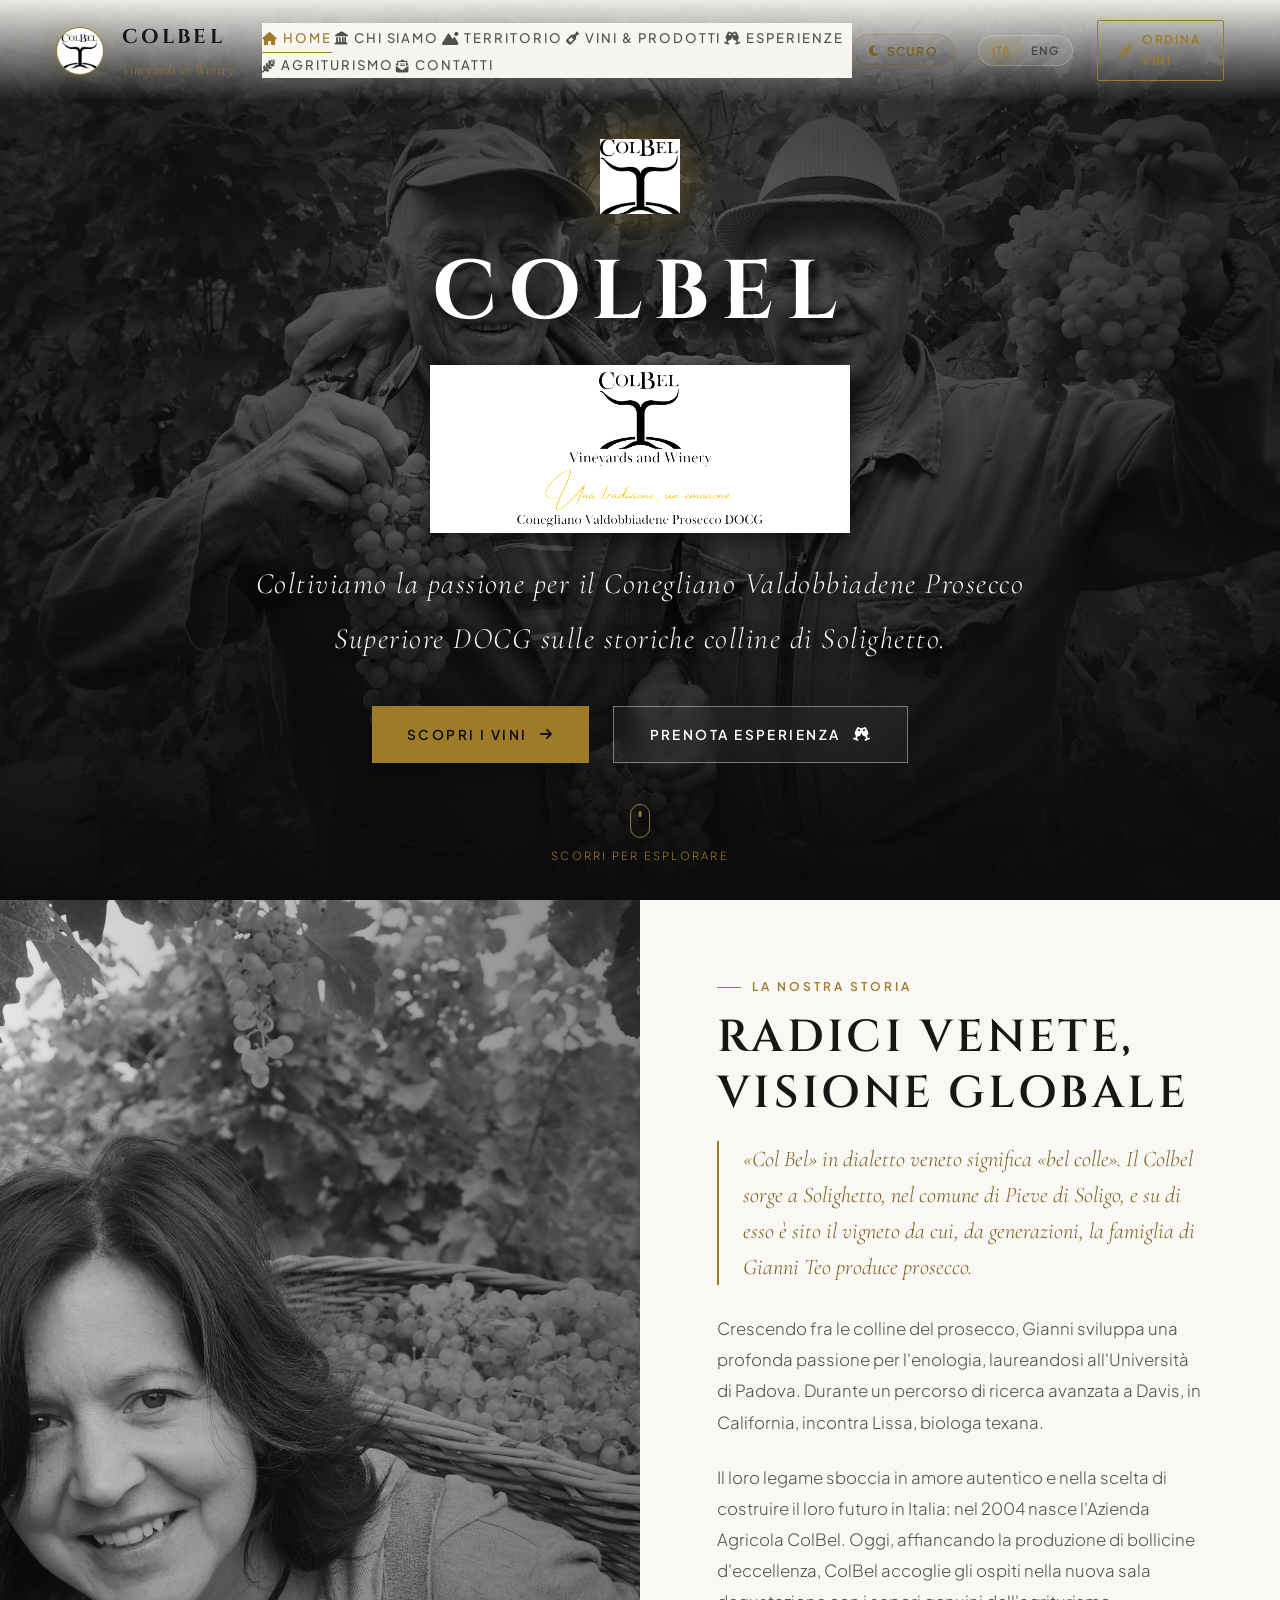
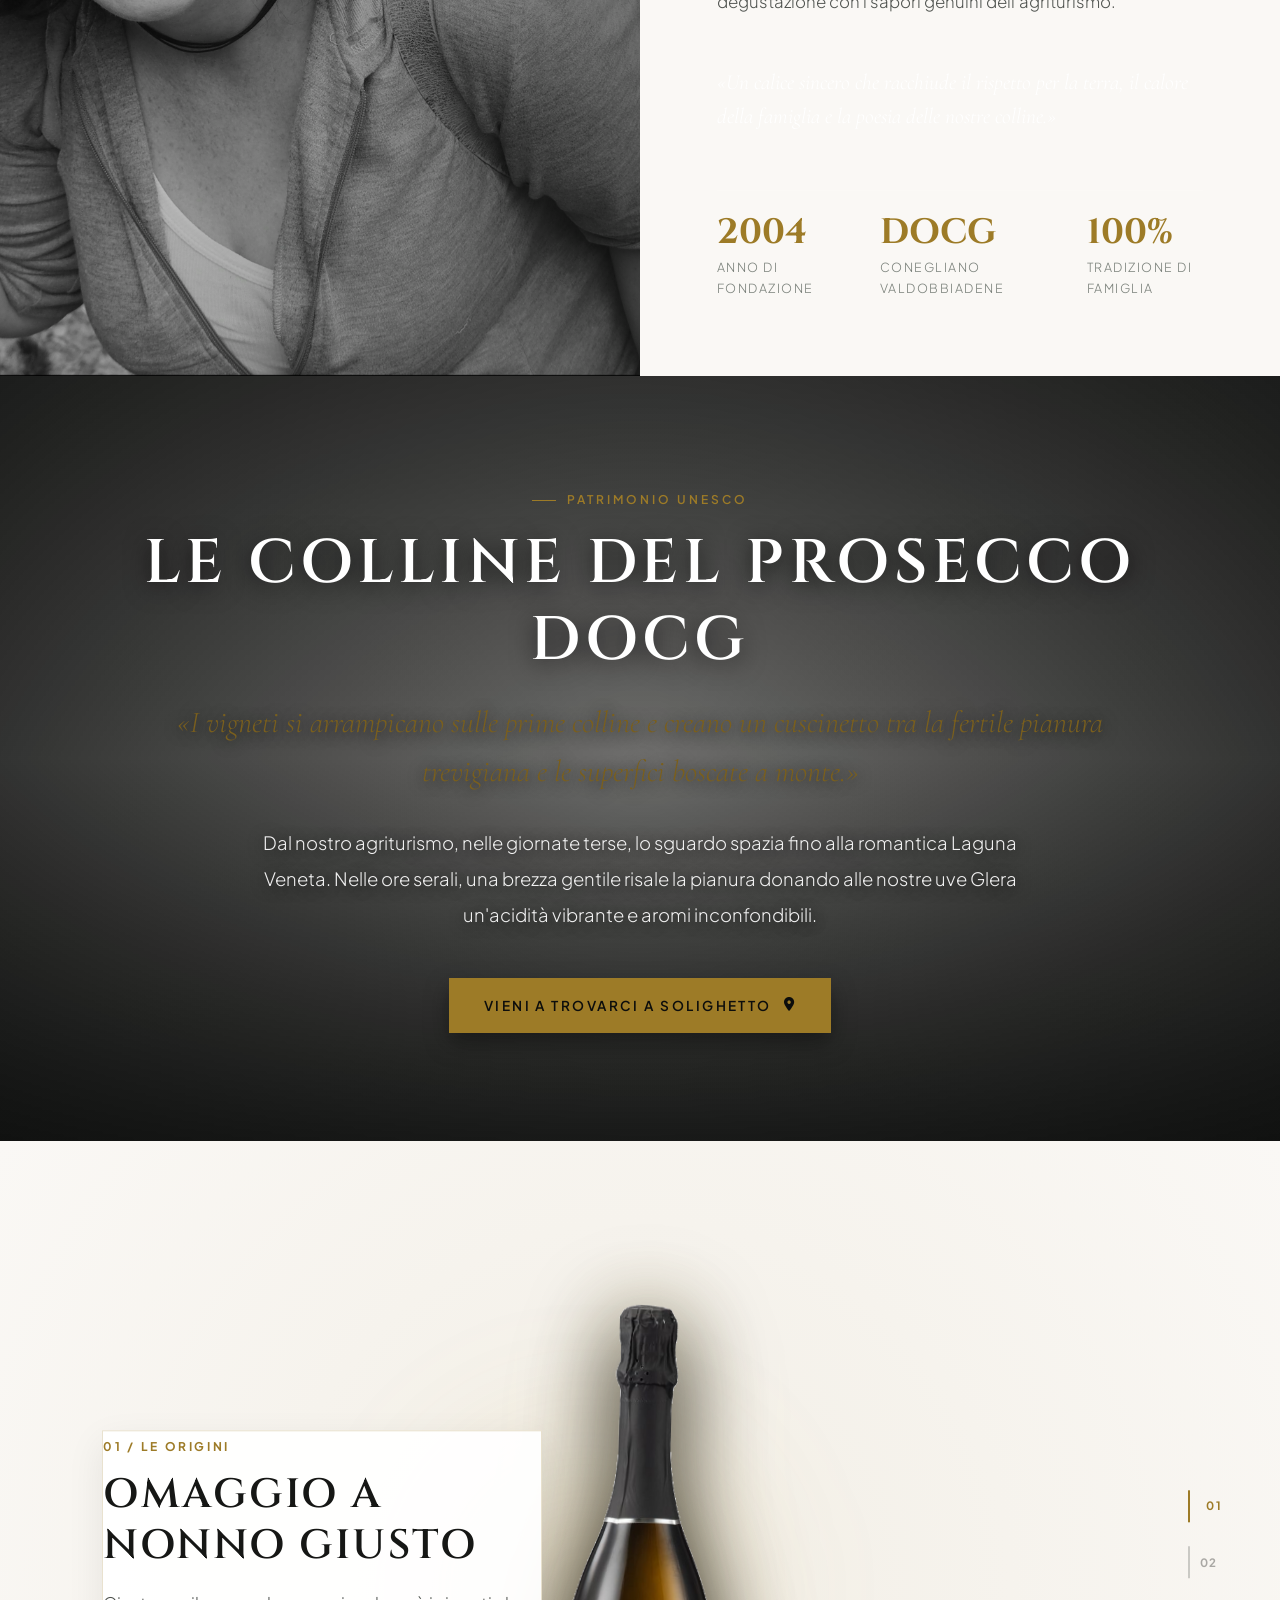
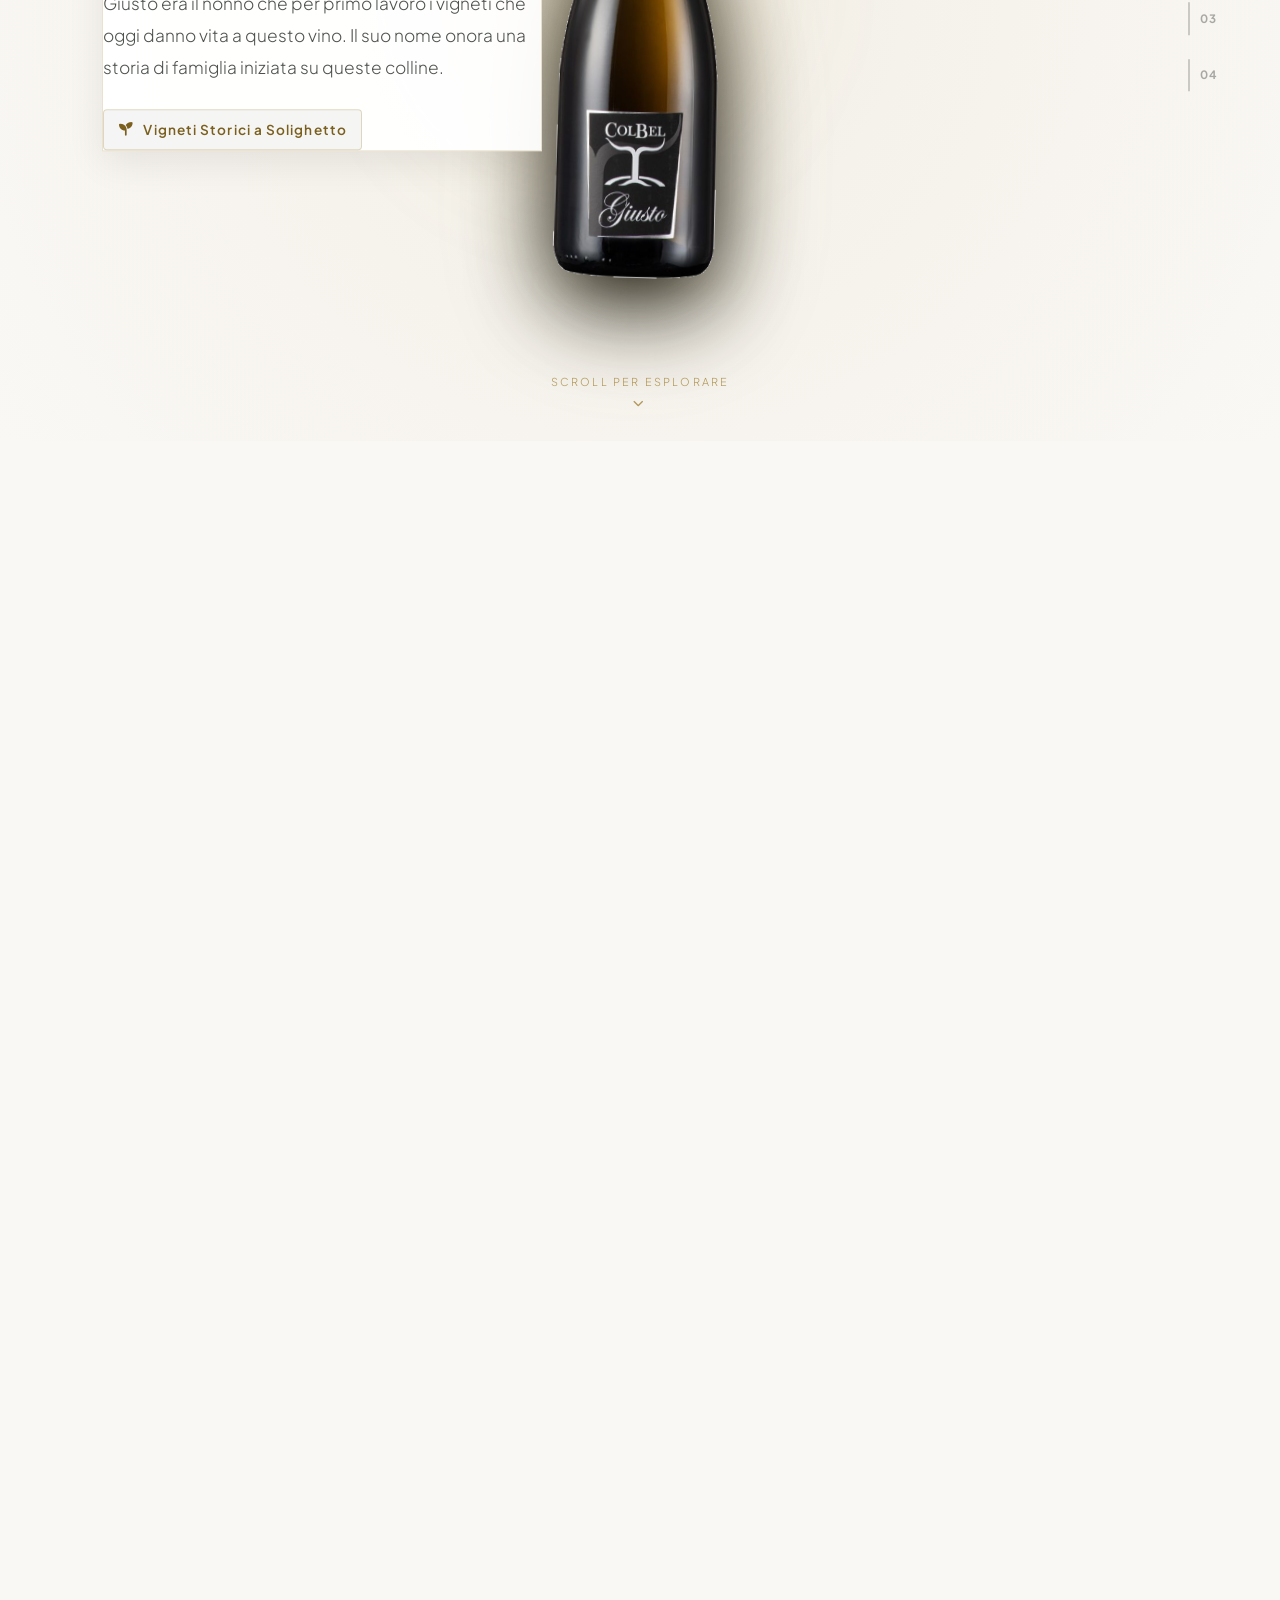
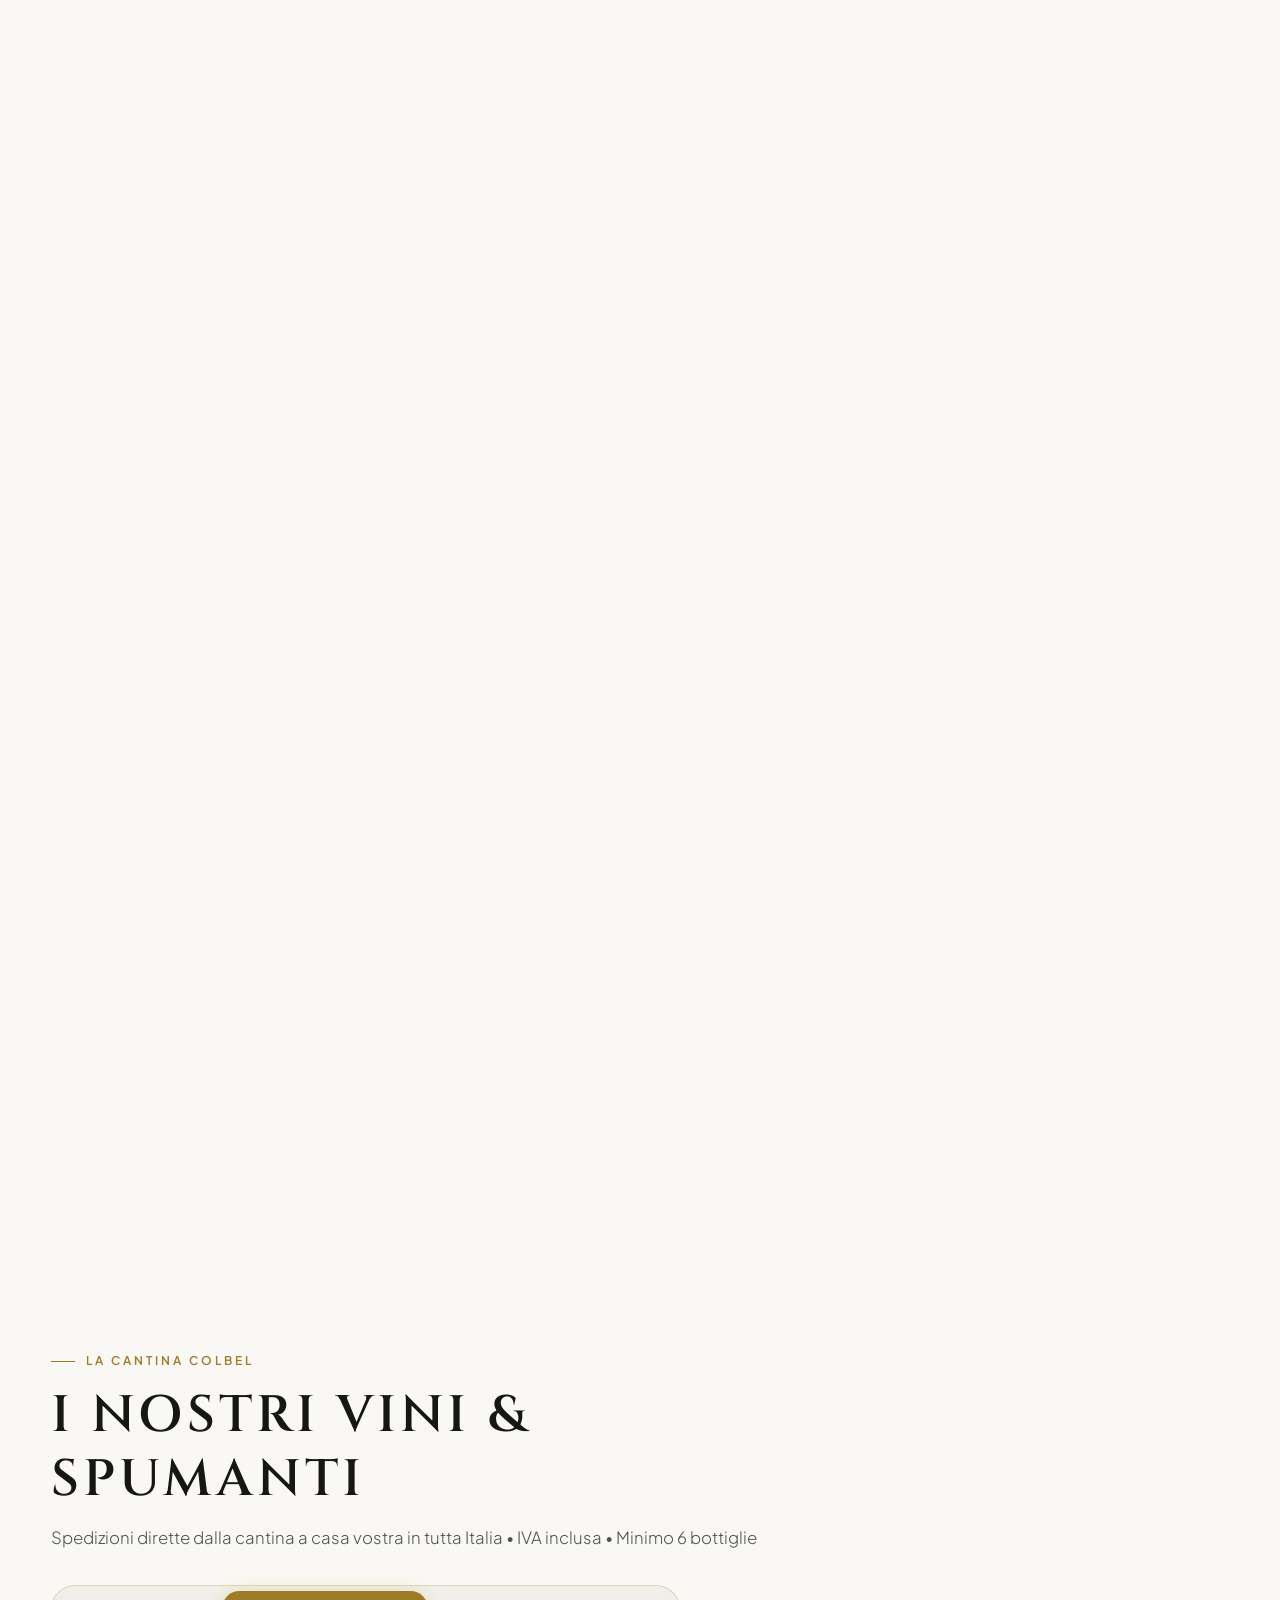
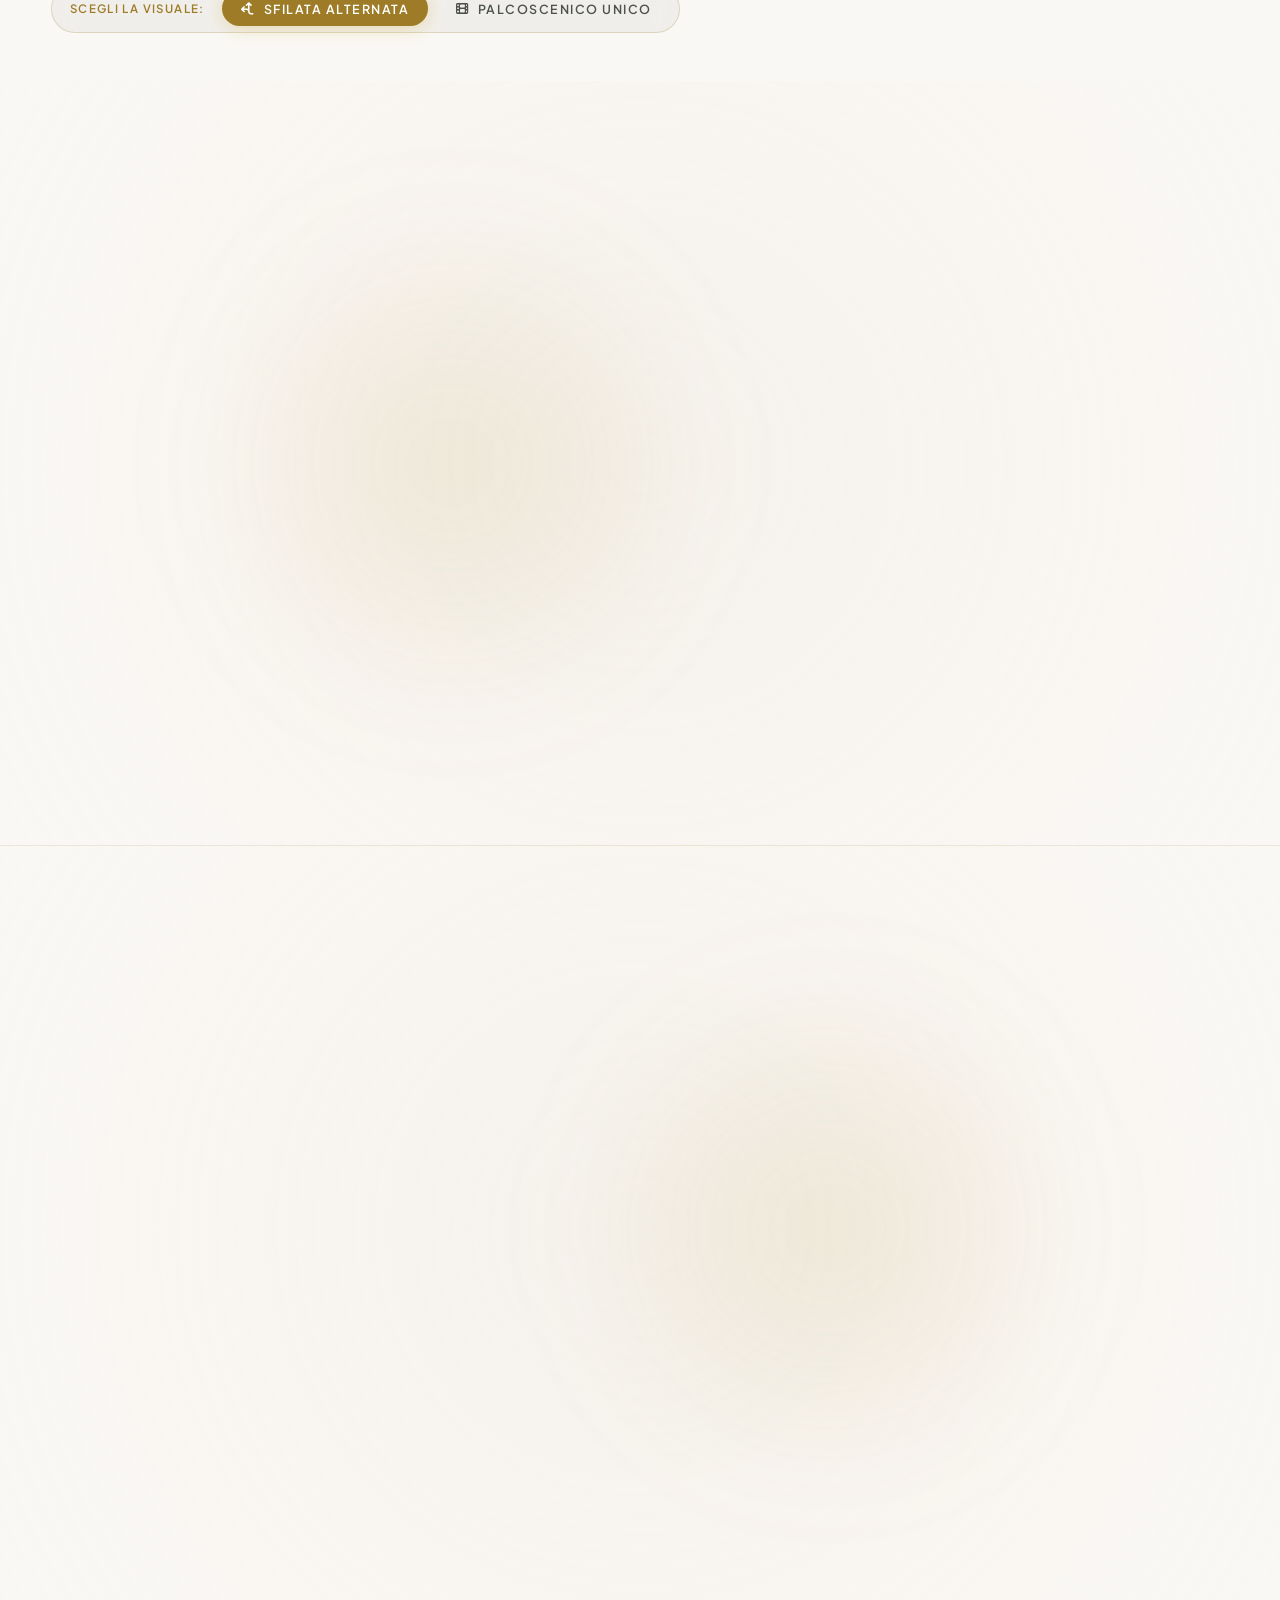
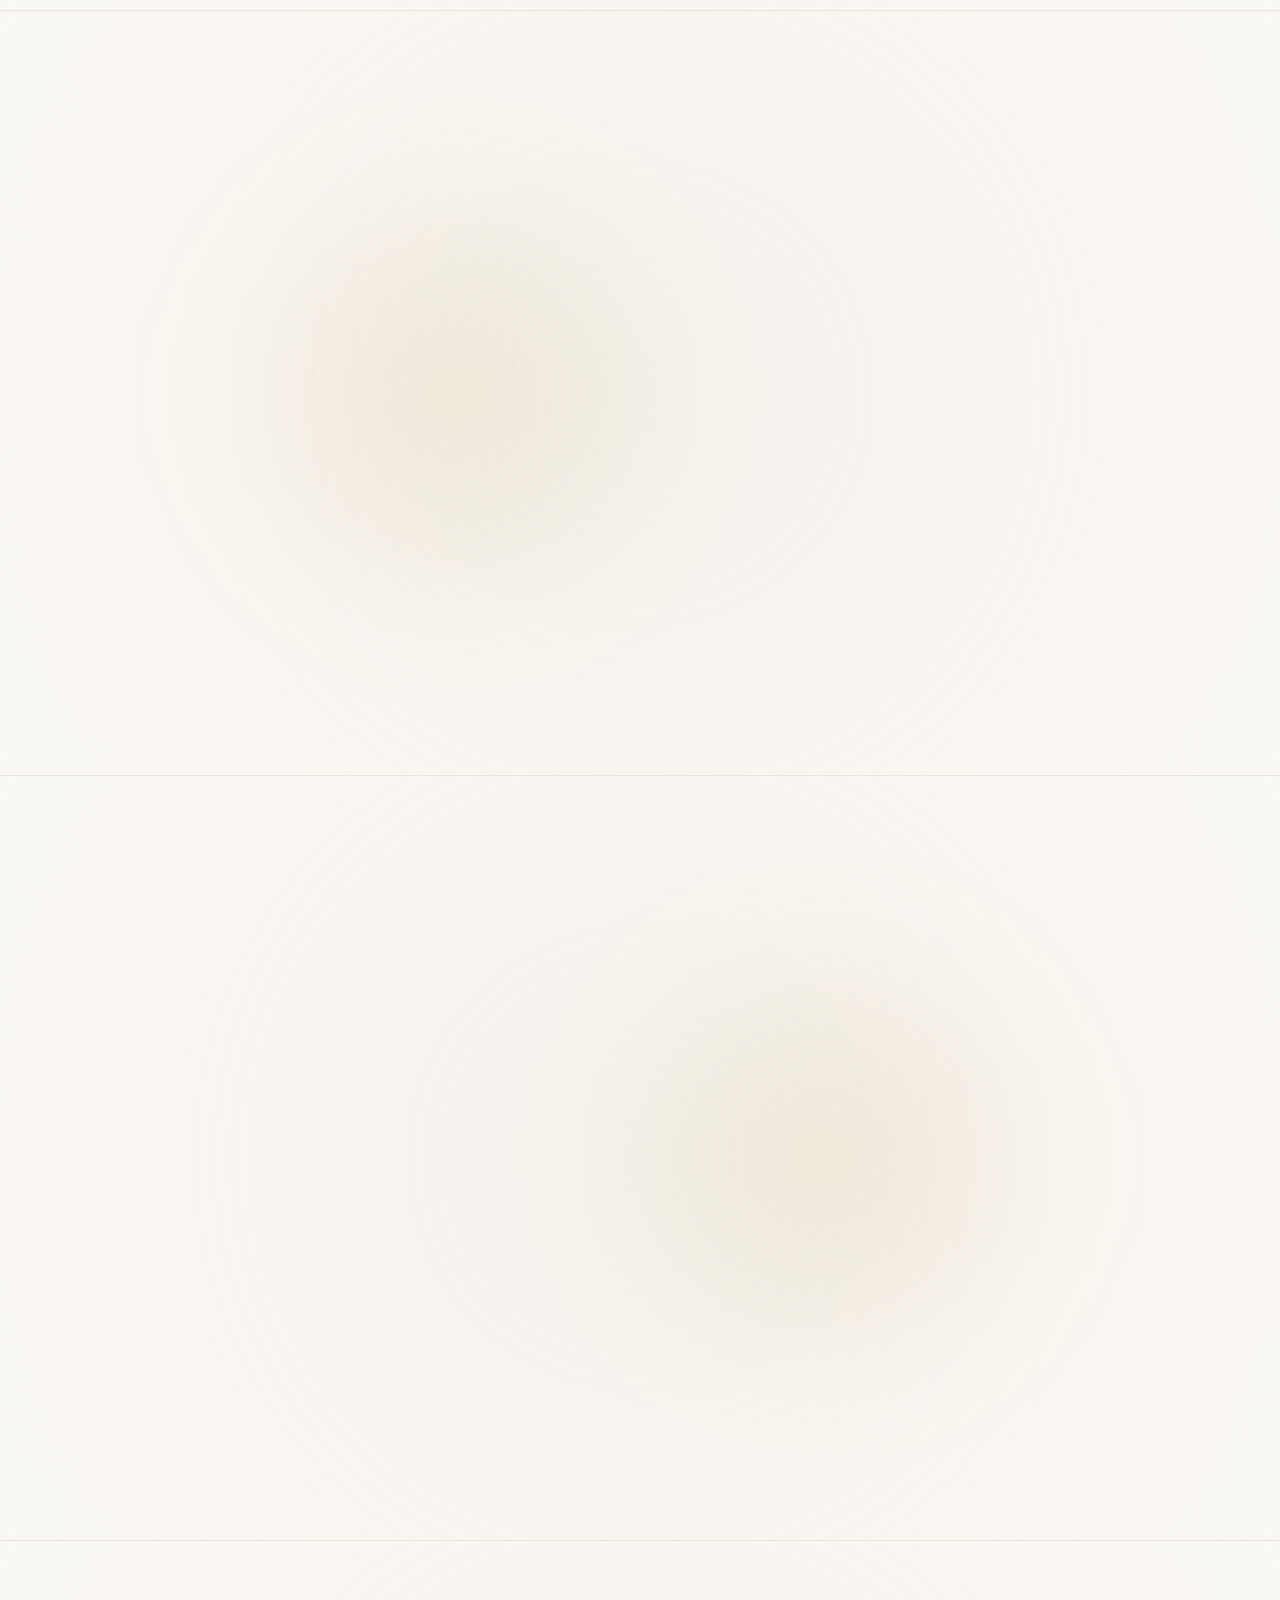
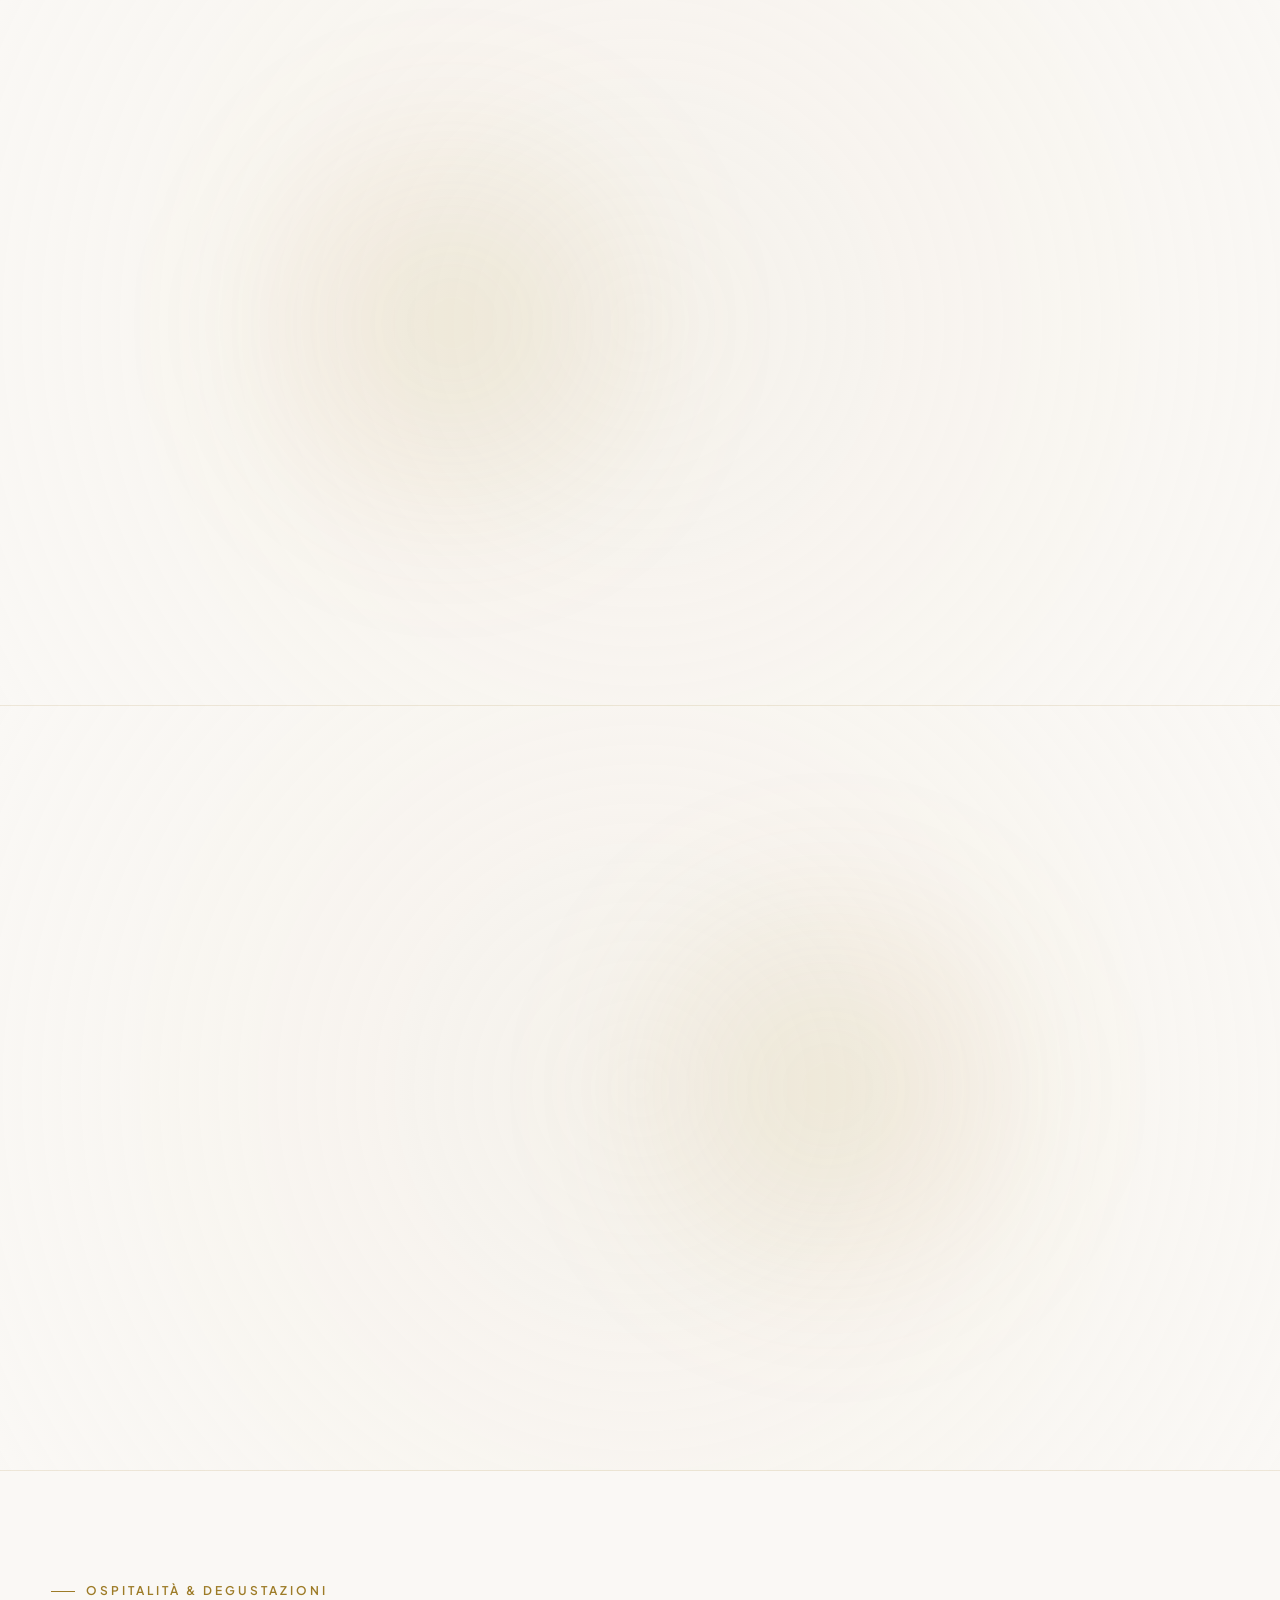
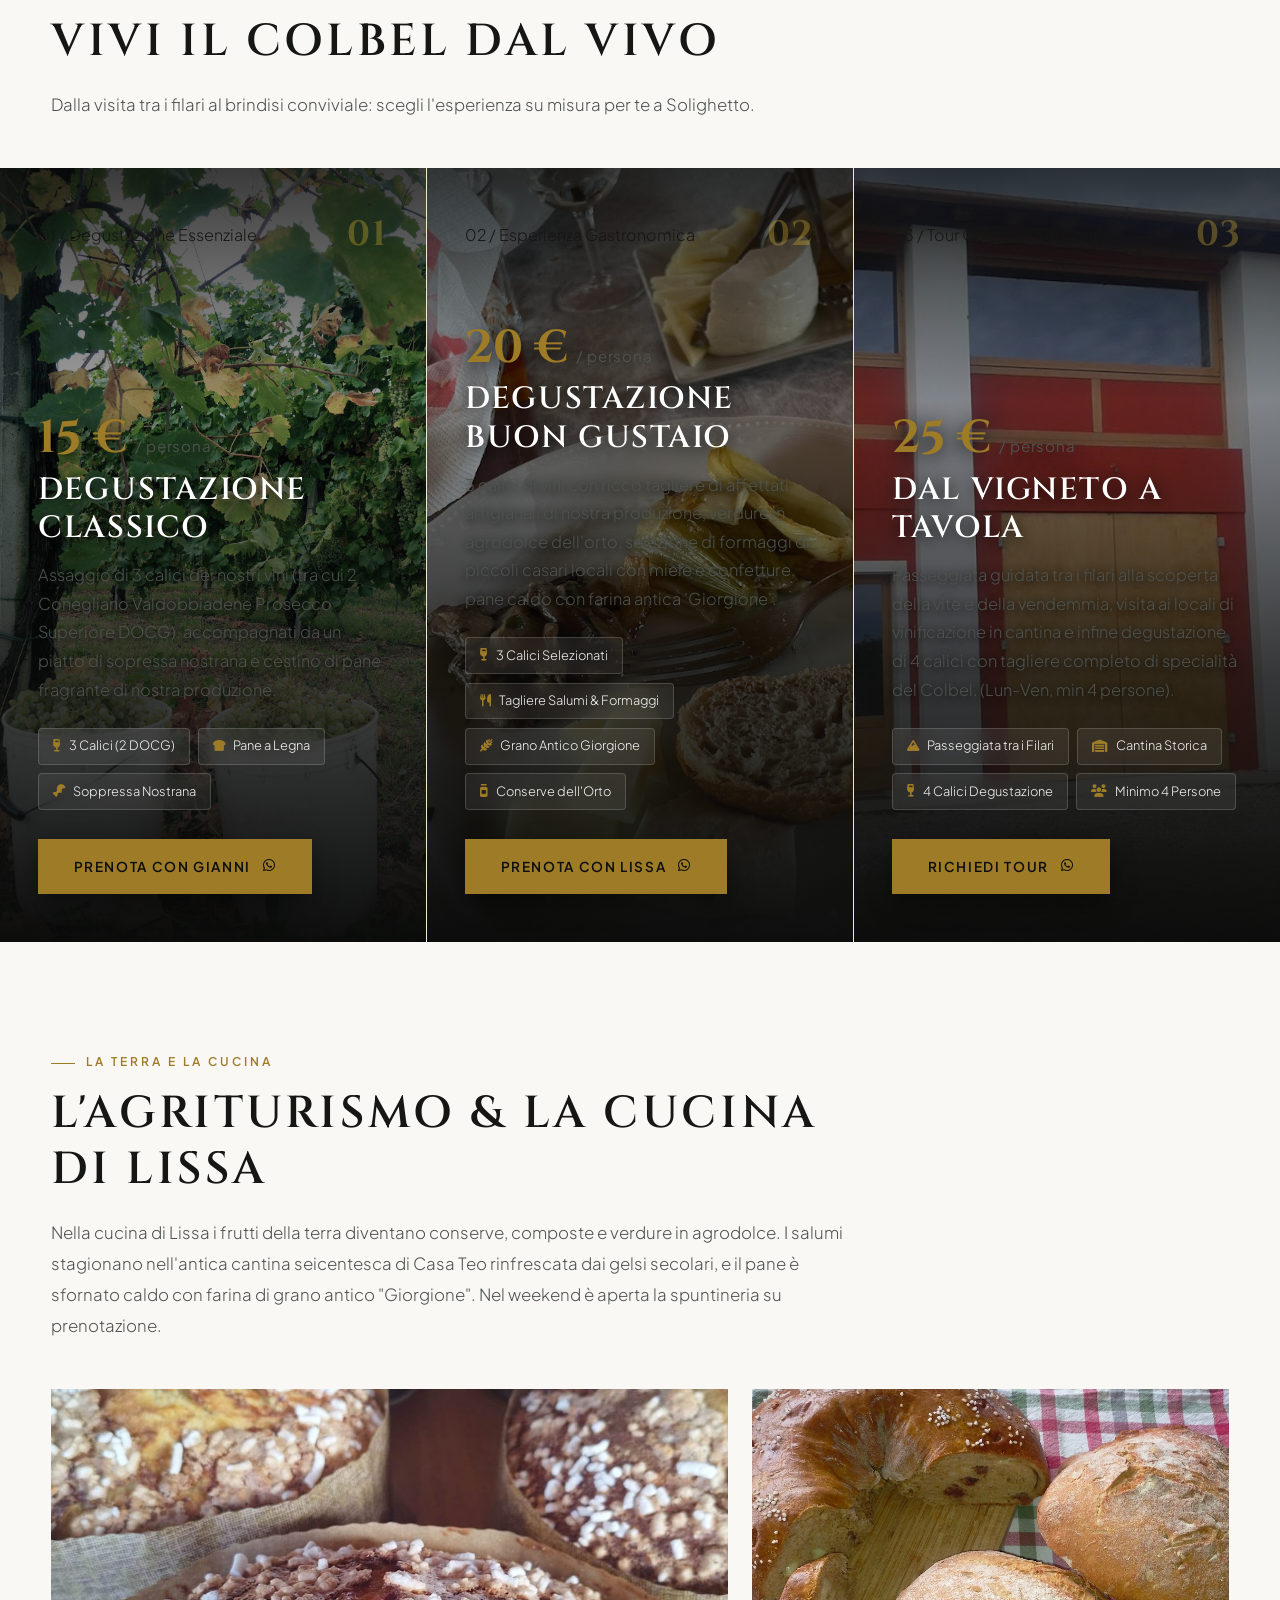
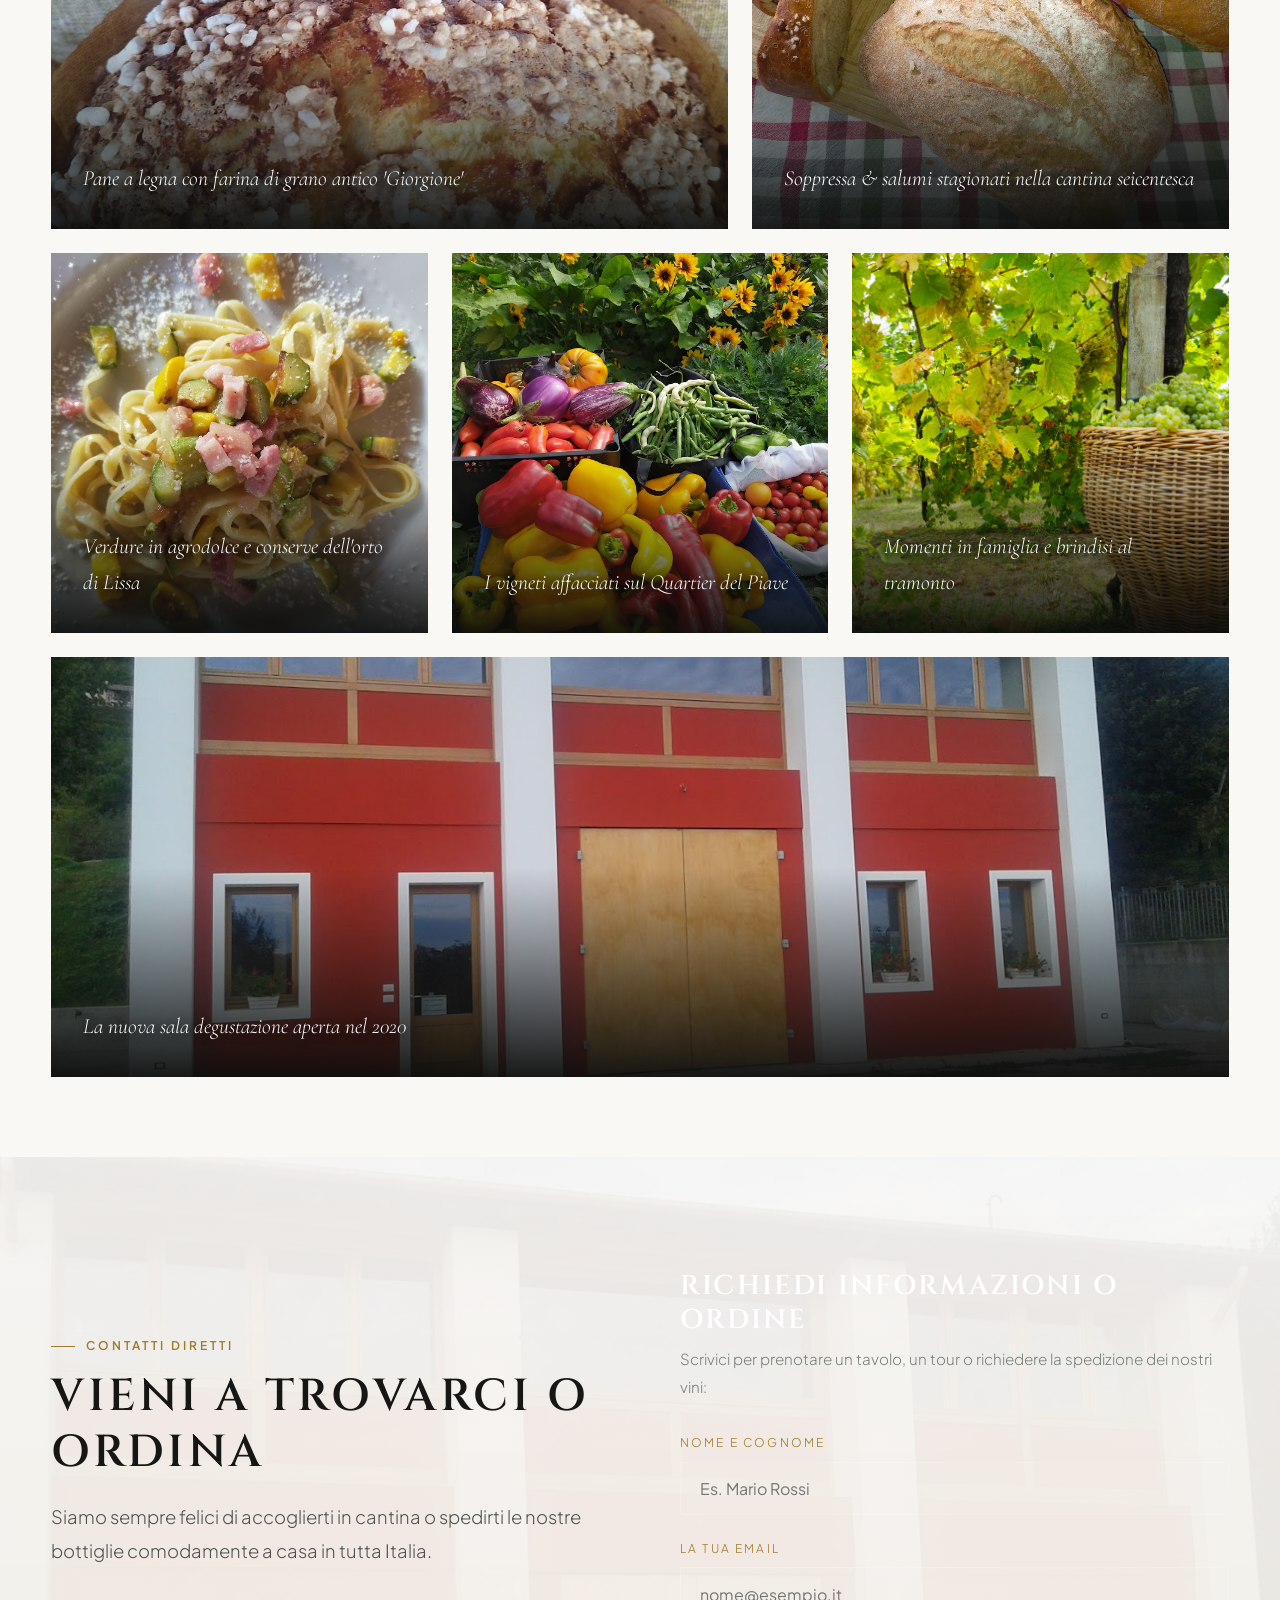
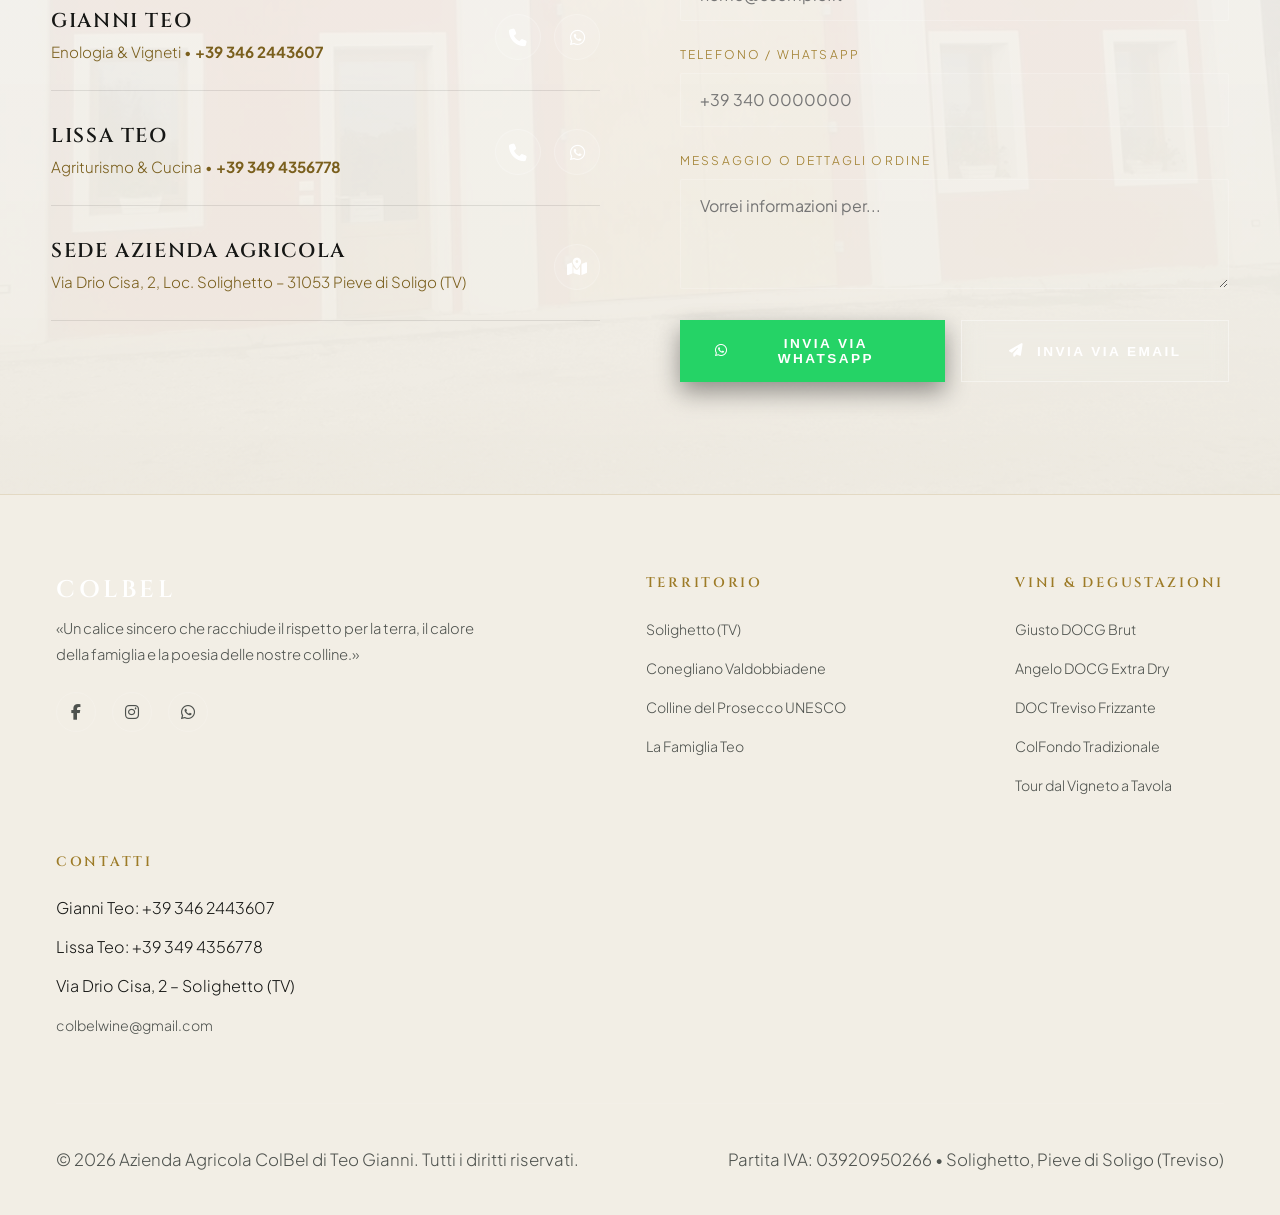
==== index.html @ 0c327b35 "feat: complete luxury redesign of ColBel Wine with scrollytelling, dual wine showcase, 3-pillar expe" ====
<!DOCTYPE html>
<html lang="it" data-theme="light">
<head>
  <meta charset="UTF-8" />
  <meta name="viewport" content="width=device-width, initial-scale=1.0" />
  <title>ColBel Vineyards and Winery – Una tradizione, un'emozione | Solighetto Conegliano Valdobbiadene</title>
  <meta name="description" content="Azienda Agricola e Agriturismo ColBel a Solighetto, Pieve di Soligo. Produzione artigianale di Conegliano Valdobbiadene Prosecco Superiore DOCG, ColFondo, degustazioni ed esperienze nei vigneti." />

  <!-- Favicon -->
  <link rel="icon" type="image/jpeg" href="assets/images/cropped-colbel_logo_smr_button_2021.jpg" />

  <!-- Stylesheet -->
  <link rel="stylesheet" href="assets/css/style.css" />

  <!-- Icons (FontAwesome CDN) -->
  <link rel="stylesheet" href="https://cdnjs.cloudflare.com/ajax/libs/font-awesome/6.5.1/css/all.min.css" />
</head>
<body>

  <!-- ==================== HEADER & TOP NAVIGATION ==================== -->
  <header class="site-header">
    <a href="#home" class="brand-wrapper">
      <img src="assets/images/cropped-colbel_logo_smr_button_2021.jpg" alt="Logo ColBel" class="brand-logo-img" />
      <div class="brand-title">
        <span class="brand-name">COLBEL</span>
        <span class="brand-tagline">Vineyards & Winery</span>
      </div>
    </a>

    <!-- Overlay backdrop for mobile drawer -->
    <div class="nav-overlay" id="navOverlay"></div>

    <nav class="main-nav" id="mainNav">
      <!-- Mobile Drawer Header -->
      <div class="mobile-drawer-header">
        <div class="brand-wrapper">
          <img src="assets/images/cropped-colbel_logo_smr_button_2021.jpg" alt="Logo ColBel" class="brand-logo-img" />
          <div class="brand-title">
            <span class="brand-name">COLBEL</span>
            <span class="brand-tagline">Vineyards & Winery</span>
          </div>
        </div>
        <button class="drawer-close-btn" id="drawerCloseBtn" aria-label="Chiudi menu">&times;</button>
      </div>

      <div class="nav-links-list">
        <a href="#home" class="nav-link active" data-i18n="nav_home"><i class="fa-solid fa-house nav-icon"></i> Home</a>
        <a href="#chi-siamo" class="nav-link" data-i18n="nav_about"><i class="fa-solid fa-landmark nav-icon"></i> Chi Siamo</a>
        <a href="#territorio" class="nav-link" data-i18n="nav_territory"><i class="fa-solid fa-mountain-sun nav-icon"></i> Territorio</a>
        <a href="#prodotti" class="nav-link" data-i18n="nav_wines"><i class="fa-solid fa-wine-bottle nav-icon"></i> Vini & Prodotti</a>
        <a href="#esperienze" class="nav-link" data-i18n="nav_experiences"><i class="fa-solid fa-glass-cheers nav-icon"></i> Esperienze</a>
        <a href="#agriturismo" class="nav-link" data-i18n="nav_agriturismo"><i class="fa-solid fa-wheat-awn nav-icon"></i> Agriturismo</a>
        <a href="#contatti" class="nav-link" data-i18n="nav_contacts"><i class="fa-solid fa-envelope-open-text nav-icon"></i> Contatti</a>
      </div>

      <!-- Mobile Drawer Footer with Quick Contacts & Language -->
      <div class="mobile-drawer-footer">
        <div class="drawer-toggles-row">
          <div class="drawer-lang-toggle">
            <span style="font-size: 0.72rem; letter-spacing: 0.15em; color: var(--color-gold); text-transform: uppercase;">Lingua:</span>
            <div class="lang-toggle">
              <button class="lang-btn active" data-lang="ita">ITA</button>
              <button class="lang-btn" data-lang="eng">ENG</button>
            </div>
          </div>
          <button class="theme-toggle-btn mobile-theme-btn" id="mobileThemeToggleBtn" aria-label="Cambia tema">
            <i class="fa-solid fa-moon"></i>
            <span class="theme-label">Tema Scuro</span>
          </button>
        </div>

        <div class="drawer-quick-actions">
          <a href="tel:+393462443607" class="drawer-action-btn">
            <i class="fa-solid fa-phone"></i> Chiama Gianni
          </a>
          <a href="https://wa.me/393462443607" target="_blank" class="drawer-action-btn wa">
            <i class="fa-brands fa-whatsapp"></i> WhatsApp Gianni
          </a>
          <a href="https://wa.me/393494356778" target="_blank" class="drawer-action-btn wa">
            <i class="fa-brands fa-whatsapp"></i> WhatsApp Lissa
          </a>
        </div>
      </div>
    </nav>

    <div class="nav-actions">
      <!-- Theme Switcher (Chiaro / Scuro) -->
      <button class="theme-toggle-btn desktop-only" id="themeToggleBtn" aria-label="Cambia tema chiaro/scuro" title="Passa tra Tema Chiaro e Scuro">
        <i class="fa-solid fa-moon"></i>
        <span class="theme-label">Scuro</span>
      </button>

      <!-- Language Switcher (Desktop) -->
      <div class="lang-toggle desktop-only" title="Seleziona lingua / Select language">
        <button class="lang-btn active" data-lang="ita">ITA</button>
        <button class="lang-btn" data-lang="eng">ENG</button>
      </div>

      <a href="#prodotti" class="btn-header-cta" data-i18n="nav_order_now">
        <i class="fa-solid fa-wine-bottle"></i> Ordina Vini
      </a>

      <!-- Mobile Hamburger Button -->
      <button class="mobile-nav-toggle" id="mobileNavToggle" aria-label="Toggle navigation">
        <span></span>
        <span></span>
        <span></span>
      </button>
    </div>
  </header>

  <main>
    <!-- ==================== 1. HERO SECTION (FULL SCREEN) ==================== -->
    <section id="home" class="hero-section">
      <div class="hero-bg-container">
        <img src="assets/images/p9201811-2.jpg" alt="Vigneti Colbel a Solighetto" class="hero-bg-image" />
      </div>
      <div class="hero-overlay"></div>

      <div class="hero-content">
        <img src="assets/images/logo.jpg" alt="Colbel Stemma" class="hero-crest" />
        <h1 class="hero-title">COLBEL</h1>
        <img src="assets/images/Una-tradizione-unemozione.png" alt="Una tradizione, un'emozione" class="hero-tagline-img" />
        <p class="hero-subtitle" data-i18n="hero_sub">
          Coltiviamo la passione per il Conegliano Valdobbiadene Prosecco Superiore DOCG sulle storiche colline di Solighetto.
        </p>

        <div class="hero-buttons">
          <a href="#prodotti" class="btn-primary">
            <span data-i18n="hero_btn_wines">Scopri i Vini</span>
            <i class="fa-solid fa-arrow-right"></i>
          </a>
          <a href="#esperienze" class="btn-outline">
            <span data-i18n="hero_btn_exp">Prenota Esperienza</span>
            <i class="fa-solid fa-glass-cheers"></i>
          </a>
        </div>
      </div>

      <div class="hero-scroll-indicator">
        <div class="mouse-scroll">
          <div class="mouse-wheel"></div>
        </div>
        <span data-i18n="hero_scroll">Scorri per esplorare</span>
      </div>
    </section>


    <!-- ==================== 2. CHI SIAMO (BORDERLESS EDITORIAL) ==================== -->
    <section id="chi-siamo" class="editorial-fullwidth">
      <div class="editorial-visual">
        <img src="assets/images/p9201869_2-e1655489963356.jpg" alt="Gianni e Lissa Teo nella sala degustazione" />
        <div class="editorial-visual-overlay"></div>
      </div>

      <div class="editorial-text">
        <span class="section-label" data-i18n="about_label">La Nostra Storia</span>
        <h2 class="editorial-heading" data-i18n="about_title">Radici Venete, Visione Globale</h2>
        
        <p class="editorial-lead" data-i18n="about_lead">
          «Col Bel» in dialetto veneto significa «bel colle». Il Colbel sorge a Solighetto, nel comune di Pieve di Soligo, e su di esso è sito il vigneto da cui, da generazioni, la famiglia di Gianni Teo produce prosecco.
        </p>

        <p class="editorial-body" data-i18n="about_p1">
          Crescendo fra le colline del prosecco, Gianni sviluppa una profonda passione per l'enologia, laureandosi all'Università di Padova. Durante un percorso di ricerca avanzata a Davis, in California, incontra Lissa, biologa texana.
        </p>

        <p class="editorial-body" data-i18n="about_p2">
          Il loro legame sboccia in amore autentico e nella scelta di costruire il loro futuro in Italia: nel 2004 nasce l'Azienda Agricola ColBel. Oggi, affiancando la produzione di bollicine d'eccellenza, ColBel accoglie gli ospiti nella nuova sala degustazione con i sapori genuini dell'agriturismo.
        </p>

        <div class="editorial-quote-freestyle" data-i18n="about_quote">
          «Un calice sincero che racchiude il rispetto per la terra, il calore della famiglia e la poesia delle nostre colline.»
        </div>

        <div class="editorial-stats">
          <div class="stat-item">
            <span class="stat-num">2004</span>
            <span class="stat-desc" data-i18n="stat_founded">Anno di fondazione</span>
          </div>
          <div class="stat-item">
            <span class="stat-num">DOCG</span>
            <span class="stat-desc" data-i18n="stat_altitude">Conegliano Valdobbiadene</span>
          </div>
          <div class="stat-item">
            <span class="stat-num">100%</span>
            <span class="stat-desc" data-i18n="stat_heritage">Tradizione di famiglia</span>
          </div>
        </div>
      </div>
    </section>


    <!-- ==================== 3. TERRITORIO (100% FULL-BLEED PANORAMIC, NO BOXES) ==================== -->
    <section id="territorio" class="panorama-banner" style="background-image: url('assets/images/IMG-20180409-WA0003.jpg');">
      <div class="panorama-banner-overlay"></div>
      
      <div class="panorama-content">
        <span class="section-label" style="margin-bottom: 1rem;" data-i18n="panorama_label">Patrimonio Unesco</span>
        <h2 class="panorama-title" data-i18n="panorama_title">Le Colline del Prosecco DOCG</h2>
        <div class="panorama-quote" data-i18n="panorama_quote">
          «I vigneti si arrampicano sulle prime colline e creano un cuscinetto tra la fertile pianura trevigiana e le superfici boscate a monte.»
        </div>
        <p class="panorama-desc" data-i18n="panorama_desc">
          Dal nostro agriturismo, nelle giornate terse, lo sguardo spazia fino alla romantica Laguna Veneta. Nelle ore serali, una brezza gentile risale la pianura donando alle nostre uve Glera un'acidità vibrante e aromi inconfondibili.
        </p>
        <a href="#contatti" class="btn-primary">
          <span>Vieni a Trovarci a Solighetto</span>
          <i class="fa-solid fa-location-dot"></i>
        </a>
      </div>
    </section>


    <!-- ==================== SCROLLYTELLING: ANATOMIA DI UN MILLESIMATO ==================== -->
    <section id="scrollytelling-showcase" class="scrolly-container">
      <div class="scrolly-sticky-stage">
        <!-- Background Ambient Lighting -->
        <div class="scrolly-ambient-bg">
          <div class="scrolly-glow-orb"></div>
        </div>

        <!-- Center Bottle Stage -->
        <div class="scrolly-bottle-core">
          <div class="scrolly-bottle-halo"></div>
          <img src="assets/images/ColBel_Giusto_transparent.png" alt="Bottiglia Giusto Millesimato ColBel" class="scrolly-bottle-img" id="scrollyBottle" />
          <div class="scrolly-bottle-reflection"></div>
        </div>

        <!-- Progress Indicator -->
        <div class="scrolly-indicators">
          <div class="scrolly-dot active" data-step="1"><span>01</span></div>
          <div class="scrolly-dot" data-step="2"><span>02</span></div>
          <div class="scrolly-dot" data-step="3"><span>03</span></div>
          <div class="scrolly-dot" data-step="4"><span>04</span></div>
        </div>

        <!-- Scroll Prompt Hint -->
        <div class="scrolly-scroll-hint">
          <span>Scroll per esplorare</span>
          <i class="fa-solid fa-chevron-down"></i>
        </div>

        <!-- Story Chapter Cards (Overlaying around the bottle) -->
        <div class="scrolly-chapters-layer">
          <!-- Step 1: Origini -->
          <article class="scrolly-chapter step-1 active" id="scrollyStep1">
            <span class="scrolly-badge" data-i18n="scrolly_step1_badge">01 / Le Origini</span>
            <h3 class="scrolly-title" data-i18n="scrolly_step1_title">Omaggio a Nonno Giusto</h3>
            <p class="scrolly-text" data-i18n="scrolly_step1_text">
              Giusto era il nonno che per primo lavorò i vigneti che oggi danno vita a questo vino. Il suo nome onora una storia di famiglia iniziata su queste colline.
            </p>
            <div class="scrolly-meta-tag">
              <i class="fa-solid fa-seedling"></i>
              <span>Vigneti Storici a Solighetto</span>
            </div>
          </article>

          <!-- Step 2: Terroir -->
          <article class="scrolly-chapter step-2" id="scrollyStep2">
            <span class="scrolly-badge" data-i18n="scrolly_step2_badge">02 / Il Terroir</span>
            <h3 class="scrolly-title" data-i18n="scrolly_step2_title">Colline Eroiche di Solighetto</h3>
            <p class="scrolly-text" data-i18n="scrolly_step2_text">
              Pendenze scoscese baciate dal sole e rinfrescate dalla brezza serale che sale dalla Laguna Veneta, donando alle uve Glera acidità e sapidità uniche.
            </p>
            <div class="scrolly-meta-tag">
              <i class="fa-solid fa-mountain"></i>
              <span>Conegliano Valdobbiadene DOCG</span>
            </div>
          </article>

          <!-- Step 3: Sentori & Perlage -->
          <article class="scrolly-chapter step-3" id="scrollyStep3">
            <span class="scrolly-badge" data-i18n="scrolly_step3_badge">03 / I Sentori</span>
            <h3 class="scrolly-title" data-i18n="scrolly_step3_title">Perlage Fine & Minerale</h3>
            <p class="scrolly-text" data-i18n="scrolly_step3_text">
              Bollicina sottile e persistente. Al naso profuma di mela cotogna, pera croccante e fiori di glicine. Asciutto, elegante e straordinariamente armonioso.
            </p>
            <div class="scrolly-meta-tag">
              <i class="fa-solid fa-wine-glass"></i>
              <span>Brut • Struttura Minerale</span>
            </div>
          </article>

          <!-- Step 4: Nel Bicchiere & Ordine -->
          <article class="scrolly-chapter step-4" id="scrollyStep4">
            <span class="scrolly-badge" data-i18n="scrolly_step4_badge">04 / Nel Bicchiere</span>
            <h3 class="scrolly-title" data-i18n="scrolly_step4_title">11,90 € / Bottiglia</h3>
            <p class="scrolly-text" data-i18n="scrolly_step4_text">
              Perfetto dall'aperitivo a tutto pasto, accompagnato dal nostro pane cotto a legna e dalla soppressa della cantina seicentesca.
            </p>
            <button class="btn-primary" onclick="openOrderModal('Giusto Prosecco Superiore DOCG Brut', 11.90)">
              <span data-i18n="scrolly_btn_order">Ordina questa Bottiglia</span>
              <i class="fa-brands fa-whatsapp"></i>
            </button>
          </article>
        </div>
      </div>
    </section>


    <!-- ==================== 4. PRODOTTI & VINI (SFILATA ALTERNATA & PALCOSCENICO) ==================== -->
    <section id="prodotti" class="wines-showcase-section">
      <div class="section-header-wide">
        <div class="header-text-group">
          <span class="section-label" data-i18n="wines_label">La Cantina ColBel</span>
          <h2 class="wines-title" data-i18n="wines_title">I Nostri Vini & Spumanti</h2>
          <p data-i18n="wines_sub">
            Spedizioni dirette dalla cantina a casa vostra in tutta Italia • IVA inclusa • Minimo 6 bottiglie
          </p>
        </div>

        <!-- VIEW SWITCHER: Permette di provare e scegliere tra le due modalità -->
        <div class="wines-view-switcher" role="radiogroup" aria-label="Modalità di visualizzazione vini">
          <span class="switcher-hint">Scegli la visuale:</span>
          <button class="view-switch-btn active" data-view="runway" id="viewRunwayBtn">
            <i class="fa-solid fa-arrows-split-up-and-left"></i>
            <span>Sfilata Alternata</span>
          </button>
          <button class="view-switch-btn" data-view="stage" id="viewStageBtn">
            <i class="fa-solid fa-film"></i>
            <span>Palcoscenico Unico</span>
          </button>
        </div>
      </div>

      <!-- ==========================================================================
           MODALITÀ 1: SFILATA MONOGRAFICA ALTERNATA A TUTTA LARGHEZZA (RUNWAY)
           Zero Schede, 100% Full-Bleed, Bottiglie entrano da Sinistra e Destra allo Scroll
           ========================================================================== -->
      <div class="wines-runway-container" id="winesRunwayView">

        <!-- VINO 1: GIUSTO DOCG BRUT (BOTTIGLIA DA SINISTRA) -->
        <article class="wine-runway-strip align-left" data-category="docg">
          <div class="runway-ambient-halo"></div>
          <div class="runway-inner">
            <div class="runway-bottle-stage">
              <div class="runway-bottle-aura"></div>
              <img src="assets/images/ColBel_Giusto_transparent.png" alt="Prosecco Superiore DOCG Millesimato Giusto Brut" class="runway-bottle-img" />
              <div class="runway-bottle-shadow"></div>
            </div>
            <div class="runway-info-col">
              <span class="runway-tag-pill">01 / Millesimato Brut</span>
              <span class="runway-appellation">Conegliano Valdobbiadene Prosecco Superiore DOCG</span>
              <h3 class="runway-wine-title">Giusto Millesimato</h3>
              <div class="runway-wine-type">Vino Spumante Brut</div>
              <p class="runway-wine-desc">
                Giusto era il nonno che per primo lavorò questi vigneti con passione instancabile. Riporta nel calice le tipicità più pure del vitigno e dell’annata: straordinariamente equilibrato ed elegante, con profumi delicati di mela cotogna, fiori di campo e crosta di pane.
              </p>
              <div class="runway-pricing-row">
                <div class="runway-price-group">
                  <span class="runway-price">11,90 €</span>
                  <span class="runway-price-note">IVA incl. (min. 6 bott.)</span>
                </div>
                <button class="btn-primary" onclick="openOrderModal('Giusto Prosecco Superiore DOCG Brut', 11.90)">
                  <span data-i18n="btn_order">Ordina Bottiglia</span>
                  <i class="fa-brands fa-whatsapp"></i>
                </button>
              </div>
            </div>
          </div>
        </article>

        <!-- VINO 2: ANGELO DOCG EXTRA DRY (BOTTIGLIA DA DESTRA) -->
        <article class="wine-runway-strip align-right" data-category="docg">
          <div class="runway-ambient-halo"></div>
          <div class="runway-inner">
            <div class="runway-info-col">
              <span class="runway-tag-pill">02 / Millesimato Extra Dry</span>
              <span class="runway-appellation">Conegliano Valdobbiadene Prosecco Superiore DOCG</span>
              <h3 class="runway-wine-title">Angelo Millesimato</h3>
              <div class="runway-wine-type">Vino Spumante Extra Dry</div>
              <p class="runway-wine-desc">
                Dedicato ad Angelo, custode delle tradizioni di famiglia. Combina l’aroma caratteristico della varietà Glera con una sapidità vellutata e un perlage finissimo. Al palato è fresco, morbido ed equilibrato, con profumi avvolgenti di pera Williams, mela Golden e fiori di glicine.
              </p>
              <div class="runway-pricing-row">
                <div class="runway-price-group">
                  <span class="runway-price">11,90 €</span>
                  <span class="runway-price-note">IVA incl. (min. 6 bott.)</span>
                </div>
                <button class="btn-primary" onclick="openOrderModal('Angelo Prosecco Superiore DOCG Extra Dry', 11.90)">
                  <span data-i18n="btn_order">Ordina Bottiglia</span>
                  <i class="fa-brands fa-whatsapp"></i>
                </button>
              </div>
            </div>
            <div class="runway-bottle-stage">
              <div class="runway-bottle-aura"></div>
              <img src="assets/images/ColBel_Angelo_transparent.png" alt="Prosecco Superiore DOCG Millesimato Angelo Extra Dry" class="runway-bottle-img" />
              <div class="runway-bottle-shadow"></div>
            </div>
          </div>
        </article>

        <!-- VINO 3: PROSECCO DOC TREVISO FRIZZANTE (BOTTIGLIA DA SINISTRA) -->
        <article class="wine-runway-strip align-left" data-category="frizzante">
          <div class="runway-ambient-halo"></div>
          <div class="runway-inner">
            <div class="runway-bottle-stage">
              <div class="runway-bottle-aura"></div>
              <img src="assets/images/doc-frizz_transparent.png" alt="Prosecco DOC Treviso Frizzante" class="runway-bottle-img" />
              <div class="runway-bottle-shadow"></div>
            </div>
            <div class="runway-info-col">
              <span class="runway-tag-pill">03 / Tradizione Veneta</span>
              <span class="runway-appellation">Prosecco DOC Treviso</span>
              <h3 class="runway-wine-title">DOC Treviso Frizzante</h3>
              <div class="runway-wine-type">Vino Frizzante Tradizionale</div>
              <p class="runway-wine-desc">
                Gradevole freschezza e vivacità immediata. Profumi fragranti di pera fresca e mela renetta accompagnati da sfumature floreali di acacia. Secco, beverino ma morbido grazie alla sua acidità bilanciata: il compagno ideale per aperitivi informali e convivialità.
              </p>
              <div class="runway-pricing-row">
                <div class="runway-price-group">
                  <span class="runway-price">8,90 €</span>
                  <span class="runway-price-note">IVA incl. (min. 6 bott.)</span>
                </div>
                <button class="btn-primary" onclick="openOrderModal('Prosecco DOC Treviso Frizzante', 8.90)">
                  <span data-i18n="btn_order">Ordina Bottiglia</span>
                  <i class="fa-brands fa-whatsapp"></i>
                </button>
              </div>
            </div>
          </div>
        </article>

        <!-- VINO 4: CASA NOVA BRUT (BOTTIGLIA DA DESTRA) -->
        <article class="wine-runway-strip align-right" data-category="frizzante">
          <div class="runway-ambient-halo"></div>
          <div class="runway-inner">
            <div class="runway-info-col">
              <span class="runway-tag-pill">04 / Casa Nova Spumante</span>
              <span class="runway-appellation">Vino Spumante di Qualità</span>
              <h3 class="runway-wine-title">Casa Nova Brut</h3>
              <div class="runway-wine-type">Vino Spumante Brut</div>
              <p class="runway-wine-desc">
                La versione spumantizzata dell'iconico Casa Nova. Fresco, vivace e contemporaneo: profumo floreale fragrante con accenti di mela verde e scorza di cedro. Ottimo sia per aperitivi di carattere sia per accompagnare risotti di terra, crostacei e piatti di mare.
              </p>
              <div class="runway-pricing-row">
                <div class="runway-price-group">
                  <span class="runway-price">8,40 €</span>
                  <span class="runway-price-note">IVA incl. (min. 6 bott.)</span>
                </div>
                <button class="btn-primary" onclick="openOrderModal('Casa Nova Spumante Brut', 8.40)">
                  <span data-i18n="btn_order">Ordina Bottiglia</span>
                  <i class="fa-brands fa-whatsapp"></i>
                </button>
              </div>
            </div>
            <div class="runway-bottle-stage">
              <div class="runway-bottle-aura"></div>
              <img src="assets/images/colbel-casanova_transparent.png" alt="Casa Nova Spumante Brut" class="runway-bottle-img" />
              <div class="runway-bottle-shadow"></div>
            </div>
          </div>
        </article>

        <!-- VINO 5: CASA NOVA BIANCO FRIZZANTE (BOTTIGLIA DA SINISTRA) -->
        <article class="wine-runway-strip align-left" data-category="frizzante">
          <div class="runway-ambient-halo"></div>
          <div class="runway-inner">
            <div class="runway-bottle-stage">
              <div class="runway-bottle-aura"></div>
              <img src="assets/images/colbel-casanova-corona_transparent.png" alt="Casa Nova Vino Bianco Frizzante" class="runway-bottle-img" />
              <div class="runway-bottle-shadow"></div>
            </div>
            <div class="runway-info-col">
              <span class="runway-tag-pill">05 / Spritz & Convivio</span>
              <span class="runway-appellation">Vino Bianco Frizzante (Tappo Corona)</span>
              <h3 class="runway-wine-title">Casa Nova Frizzante</h3>
              <div class="runway-wine-type">Chiusura Tradizionale con Tappo Corona</div>
              <p class="runway-wine-desc">
                Il più immediato, sincero e conviviale dei nostri vini. Rifermentato in autoclave per esaltare i profumi varietali dell'uva fresca. Base d'elezione per l'autentico spritz veneto o servito ben fresco in abbinamento ad antipasti rustici e focacce calde.
              </p>
              <div class="runway-pricing-row">
                <div class="runway-price-group">
                  <span class="runway-price">7,90 €</span>
                  <span class="runway-price-note">IVA incl. (min. 6 bott.)</span>
                </div>
                <button class="btn-primary" onclick="openOrderModal('Casa Nova Bianco Frizzante', 7.90)">
                  <span data-i18n="btn_order">Ordina Bottiglia</span>
                  <i class="fa-brands fa-whatsapp"></i>
                </button>
              </div>
            </div>
          </div>
        </article>

        <!-- VINO 6: COLBEL COLFONDO (BOTTIGLIA DA DESTRA) -->
        <article class="wine-runway-strip align-right" data-category="frizzante">
          <div class="runway-ambient-halo"></div>
          <div class="runway-inner">
            <div class="runway-info-col">
              <span class="runway-tag-pill">06 / Metodo Ancestrale</span>
              <span class="runway-appellation">Metodo Ancestrale Rifermentato sui Lieviti</span>
              <h3 class="runway-wine-title">ColBel ColFondo</h3>
              <div class="runway-wine-type">Rifermentato con Lieviti Naturali in Bottiglia</div>
              <p class="runway-wine-desc">
                L’autentico ambasciatore dei vecchi vignaioli trevigiani. Il vino riposa e matura sui propri lieviti indigeni direttamente in bottiglia, creando un profilo minerale, secco e straordinariamente gastronomico. Tradizionalmente scaraffato o servito velato con pane caldo e soppressa.
              </p>
              <div class="runway-pricing-row">
                <div class="runway-price-group">
                  <span class="runway-price">7,90 €</span>
                  <span class="runway-price-note">IVA incl. (min. 6 bott.)</span>
                </div>
                <button class="btn-primary" onclick="openOrderModal('ColBel ColFondo Metodo Ancestrale', 7.90)">
                  <span data-i18n="btn_order">Ordina Bottiglia</span>
                  <i class="fa-brands fa-whatsapp"></i>
                </button>
              </div>
            </div>
            <div class="runway-bottle-stage">
              <div class="runway-bottle-aura"></div>
              <img src="assets/images/colbel-colfondo_transparent.png" alt="ColBel ColFondo Metodo Ancestrale" class="runway-bottle-img" />
              <div class="runway-bottle-shadow"></div>
            </div>
          </div>
        </article>

      </div>


      <!-- ==========================================================================
           MODALITÀ 2: PALCOSCENICO UNICO INTERATTIVO A SCHERMO INTERO (STAGE)
           Zero Schede, 100% Full-Bleed, Selettore Vini, Cambio Dinamico con Bottiglie
           ========================================================================== -->
      <div class="wines-stage-container" id="winesStageView">
        
        <!-- Tab di selezione rapida del vino -->
        <nav class="stage-tabs-nav" aria-label="Seleziona vino sul palcoscenico">
          <button class="stage-tab-btn active" data-index="0">01 Giusto DOCG</button>
          <button class="stage-tab-btn" data-index="1">02 Angelo DOCG</button>
          <button class="stage-tab-btn" data-index="2">03 Treviso DOC</button>
          <button class="stage-tab-btn" data-index="3">04 Casa Nova Brut</button>
          <button class="stage-tab-btn" data-index="4">05 Casa Nova Frizz.</button>
          <button class="stage-tab-btn" data-index="5">06 ColFondo</button>
        </nav>

        <!-- Arena centrale del vino attivo -->
        <div class="stage-showcase-arena">
          <!-- Freccia precedente -->
          <button class="stage-nav-arrow prev" id="stagePrevBtn" aria-label="Vino precedente">
            <i class="fa-solid fa-chevron-left"></i>
          </button>

          <!-- Slide 1: Giusto -->
          <div class="stage-wine-slide active" data-index="0">
            <div class="stage-bottle-stage">
              <div class="stage-bottle-halo"></div>
              <img src="assets/images/ColBel_Giusto_transparent.png" alt="Giusto DOCG Brut" class="stage-bottle-img" />
            </div>
            <div class="stage-info-col">
              <span class="stage-badge">01 / Millesimato Brut DOCG</span>
              <h3 class="stage-title">Giusto Millesimato</h3>
              <div class="stage-appellation">Conegliano Valdobbiadene Prosecco Superiore DOCG</div>
              <p class="stage-desc">
                Omaggio a nonno Giusto. Esprime la quintessenza del terroir di Solighetto con perlage fine e persistente, profumi di mela cotogna e una sapidità fresca e asciutta.
              </p>
              <div class="stage-action-row">
                <span class="stage-price">11,90 € <small>IVA incl.</small></span>
                <button class="btn-primary" onclick="openOrderModal('Giusto Prosecco Superiore DOCG Brut', 11.90)">
                  <span>Ordina con WhatsApp</span>
                  <i class="fa-brands fa-whatsapp"></i>
                </button>
              </div>
            </div>
          </div>

          <!-- Slide 2: Angelo -->
          <div class="stage-wine-slide" data-index="1">
            <div class="stage-bottle-stage">
              <div class="stage-bottle-halo"></div>
              <img src="assets/images/ColBel_Angelo_transparent.png" alt="Angelo DOCG Extra Dry" class="stage-bottle-img" />
            </div>
            <div class="stage-info-col">
              <span class="stage-badge">02 / Millesimato Extra Dry DOCG</span>
              <h3 class="stage-title">Angelo Millesimato</h3>
              <div class="stage-appellation">Conegliano Valdobbiadene Prosecco Superiore DOCG</div>
              <p class="stage-desc">
                Dedicato ad Angelo. Morbido, aromatico ed elegante: profuma di pera matura, pesca bianca e fiori di glicine. Freschezza equilibrata dalla tipica nota morbida dell'Extra Dry.
              </p>
              <div class="stage-action-row">
                <span class="stage-price">11,90 € <small>IVA incl.</small></span>
                <button class="btn-primary" onclick="openOrderModal('Angelo Prosecco Superiore DOCG Extra Dry', 11.90)">
                  <span>Ordina con WhatsApp</span>
                  <i class="fa-brands fa-whatsapp"></i>
                </button>
              </div>
            </div>
          </div>

          <!-- Slide 3: DOC Treviso -->
          <div class="stage-wine-slide" data-index="2">
            <div class="stage-bottle-stage">
              <div class="stage-bottle-halo"></div>
              <img src="assets/images/doc-frizz_transparent.png" alt="DOC Treviso Frizzante" class="stage-bottle-img" />
            </div>
            <div class="stage-info-col">
              <span class="stage-badge">03 / Tradizione Veneta</span>
              <h3 class="stage-title">DOC Treviso Frizzante</h3>
              <div class="stage-appellation">Prosecco DOC Treviso Frizzante Tradizionale</div>
              <p class="stage-desc">
                Gradevole freschezza e beva disinvolta. Profumi di pera croccante e mela con tocchi di acacia. Secco ma morbido, l'anima autentica delle colline trevigiane.
              </p>
              <div class="stage-action-row">
                <span class="stage-price">8,90 € <small>IVA incl.</small></span>
                <button class="btn-primary" onclick="openOrderModal('Prosecco DOC Treviso Frizzante', 8.90)">
                  <span>Ordina con WhatsApp</span>
                  <i class="fa-brands fa-whatsapp"></i>
                </button>
              </div>
            </div>
          </div>

          <!-- Slide 4: Casa Nova Brut -->
          <div class="stage-wine-slide" data-index="3">
            <div class="stage-bottle-stage">
              <div class="stage-bottle-halo"></div>
              <img src="assets/images/colbel-casanova_transparent.png" alt="Casa Nova Spumante Brut" class="stage-bottle-img" />
            </div>
            <div class="stage-info-col">
              <span class="stage-badge">04 / Casa Nova Spumante</span>
              <h3 class="stage-title">Casa Nova Brut</h3>
              <div class="stage-appellation">Vino Spumante di Qualità Brut</div>
              <p class="stage-desc">
                Spumante vivace, moderno e profumato: note floreali di campo, mela verde e scorzetta di limone. Perfetto dall'aperitivo a risotti e secondi di mare.
              </p>
              <div class="stage-action-row">
                <span class="stage-price">8,40 € <small>IVA incl.</small></span>
                <button class="btn-primary" onclick="openOrderModal('Casa Nova Spumante Brut', 8.40)">
                  <span>Ordina con WhatsApp</span>
                  <i class="fa-brands fa-whatsapp"></i>
                </button>
              </div>
            </div>
          </div>

          <!-- Slide 5: Casa Nova Frizzante -->
          <div class="stage-wine-slide" data-index="4">
            <div class="stage-bottle-stage">
              <div class="stage-bottle-halo"></div>
              <img src="assets/images/colbel-casanova-corona_transparent.png" alt="Casa Nova Frizzante" class="stage-bottle-img" />
            </div>
            <div class="stage-info-col">
              <span class="stage-badge">05 / Tappo Corona Conviviale</span>
              <h3 class="stage-title">Casa Nova Frizzante</h3>
              <div class="stage-appellation">Vino Bianco Frizzante Tradizionale</div>
              <p class="stage-desc">
                Immediato, profumato ed esuberante. Rifermentato per preservare tutti gli aromi dell'uva. Ideale per lo spritz veneto o servito freddo con pane cotto a legna e soppressa.
              </p>
              <div class="stage-action-row">
                <span class="stage-price">7,90 € <small>IVA incl.</small></span>
                <button class="btn-primary" onclick="openOrderModal('Casa Nova Bianco Frizzante', 7.90)">
                  <span>Ordina con WhatsApp</span>
                  <i class="fa-brands fa-whatsapp"></i>
                </button>
              </div>
            </div>
          </div>

          <!-- Slide 6: ColBel ColFondo -->
          <div class="stage-wine-slide" data-index="5">
            <div class="stage-bottle-stage">
              <div class="stage-bottle-halo"></div>
              <img src="assets/images/colbel-colfondo_transparent.png" alt="ColBel ColFondo Metodo Ancestrale" class="stage-bottle-img" />
            </div>
            <div class="stage-info-col">
              <span class="stage-badge">06 / Metodo Ancestrale</span>
              <h3 class="stage-title">ColBel ColFondo</h3>
              <div class="stage-appellation">Rifermentato con Lieviti Naturali in Bottiglia</div>
              <p class="stage-desc">
                L’anima antica dei vignaioli trevigiani. Rifermentato sui propri lieviti in bottiglia: asciutto, minerale, autentico. Perfetto compagno del pane antico "Giorgione".
              </p>
              <div class="stage-action-row">
                <span class="stage-price">7,90 € <small>IVA incl.</small></span>
                <button class="btn-primary" onclick="openOrderModal('ColBel ColFondo Metodo Ancestrale', 7.90)">
                  <span>Ordina con WhatsApp</span>
                  <i class="fa-brands fa-whatsapp"></i>
                </button>
              </div>
            </div>
          </div>

          <!-- Freccia successiva -->
          <button class="stage-nav-arrow next" id="stageNextBtn" aria-label="Vino successivo">
            <i class="fa-solid fa-chevron-right"></i>
          </button>
        </div>
      </div>
    </section>
    </section>


    <!-- ==================== 5. ESPERIENZE (FULL-WIDTH CINEMATIC SLIDER) ==================== -->
    <!-- ==================== 5. ESPERIENZE & DEGUSTAZIONI (SEAMLESS 100% FULL-WIDTH MURAL) ==================== -->
    <section id="esperienze" class="experiences-mural-section">
      <div class="section-header-wide">
        <div class="header-text-group">
          <span class="section-label" data-i18n="exp_label">Ospitalità & Degustazioni</span>
          <h2 class="editorial-heading" data-i18n="exp_title">Vivi il ColBel dal Vivo</h2>
          <p data-i18n="exp_intro">
            Dalla visita tra i filari al brindisi conviviale: scegli l'esperienza su misura per te a Solighetto.
          </p>
        </div>

        <div class="slider-nav-arrows">
          <button class="slider-arrow-btn" id="expSliderPrev" aria-label="Esperienza precedente">
            <i class="fa-solid fa-chevron-left"></i>
          </button>
          <button class="slider-arrow-btn" id="expSliderNext" aria-label="Esperienza successiva">
            <i class="fa-solid fa-chevron-right"></i>
          </button>
        </div>
      </div>

      <!-- SEAMLESS 100% FULL-WIDTH ARCHITECTURAL MURAL (ZERO CARDS, EDGE-TO-EDGE) -->
      <div class="experiences-mural-stage" id="expViewport">
        <div class="experiences-mural-track" id="expTrack">
          <!-- PILASTRO 1: CLASSICO -->
          <article class="exp-mural-pillar" data-exp="1">
            <div class="exp-mural-bg" style="background-image: url('assets/images/p9201773.jpg');"></div>
            <div class="exp-mural-overlay"></div>
            
            <div class="exp-mural-top">
              <span class="exp-pill-badge" data-i18n="exp1_badge">01 / Degustazione Essenziale</span>
              <span class="exp-card-number">01</span>
            </div>

            <div class="exp-mural-content">
              <div class="exp-price-hero">
                15 €<span class="exp-price-unit" data-i18n="per_person">/ persona</span>
              </div>
              <h3 class="exp-slide-title" data-i18n="exp1_title">Degustazione Classico</h3>
              <p class="exp-slide-desc" data-i18n="exp1_desc">
                Assaggio di 3 calici dei nostri vini (tra cui 2 Conegliano Valdobbiadene Prosecco Superiore DOCG), accompagnati da un piatto di sopressa nostrana e cestino di pane fragrante di nostra produzione.
              </p>
              
              <div class="exp-features-tags">
                <span><i class="fa-solid fa-wine-glass"></i> 3 Calici (2 DOCG)</span>
                <span><i class="fa-solid fa-bread-slice"></i> Pane a Legna</span>
                <span><i class="fa-solid fa-drumstick-bite"></i> Soppressa Nostrana</span>
              </div>

              <div class="exp-mural-action">
                <a href="https://wa.me/393462443607?text=Buongiorno,%20vorrei%20prenotare%20la%20Degustazione%20Classico" class="btn-primary exp-btn" target="_blank" rel="noopener">
                  <span data-i18n="btn_book_gianni">Prenota con Gianni</span>
                  <i class="fa-brands fa-whatsapp"></i>
                </a>
              </div>
            </div>
          </article>

          <!-- PILASTRO 2: BUON GUSTAIO -->
          <article class="exp-mural-pillar" data-exp="2">
            <div class="exp-mural-bg" style="background-image: url('assets/images/2022-11-016.jpeg');"></div>
            <div class="exp-mural-overlay"></div>
            
            <div class="exp-mural-top">
              <span class="exp-pill-badge" data-i18n="exp2_badge">02 / Esperienza Gastronomica</span>
              <span class="exp-card-number">02</span>
            </div>

            <div class="exp-mural-content">
              <div class="exp-price-hero">
                20 €<span class="exp-price-unit" data-i18n="per_person">/ persona</span>
              </div>
              <h3 class="exp-slide-title" data-i18n="exp2_title">Degustazione Buon Gustaio</h3>
              <p class="exp-slide-desc" data-i18n="exp2_desc">
                3 calici di vini con ricco tagliere di affettati artigianali di nostra produzione, verdure in agrodolce dell'orto, selezione di formaggi di piccoli casari locali con miele e confetture, pane caldo con farina antica 'Giorgione'.
              </p>
              
              <div class="exp-features-tags">
                <span><i class="fa-solid fa-wine-glass"></i> 3 Calici Selezionati</span>
                <span><i class="fa-solid fa-utensils"></i> Tagliere Salumi & Formaggi</span>
                <span><i class="fa-solid fa-wheat-awn"></i> Grano Antico Giorgione</span>
                <span><i class="fa-solid fa-jar"></i> Conserve dell'Orto</span>
              </div>

              <div class="exp-mural-action">
                <a href="https://wa.me/393494356778?text=Buongiorno,%20vorrei%20prenotare%20la%20Degustazione%20Buon%20Gustaio" class="btn-primary exp-btn" target="_blank" rel="noopener">
                  <span data-i18n="btn_book_lissa">Prenota con Lissa</span>
                  <i class="fa-brands fa-whatsapp"></i>
                </a>
              </div>
            </div>
          </article>

          <!-- PILASTRO 3: DAL VIGNETO A TAVOLA -->
          <article class="exp-mural-pillar" data-exp="3">
            <div class="exp-mural-bg" style="background-image: url('assets/images/cantina-2.jpeg');"></div>
            <div class="exp-mural-overlay"></div>
            
            <div class="exp-mural-top">
              <span class="exp-pill-badge" data-i18n="exp3_badge">03 / Tour Completo in Cantina</span>
              <span class="exp-card-number">03</span>
            </div>

            <div class="exp-mural-content">
              <div class="exp-price-hero">
                25 €<span class="exp-price-unit" data-i18n="per_person">/ persona</span>
              </div>
              <h3 class="exp-slide-title" data-i18n="exp3_title">Dal Vigneto a Tavola</h3>
              <p class="exp-slide-desc" data-i18n="exp3_desc">
                Passeggiata guidata tra i filari alla scoperta della vite e della vendemmia, visita ai locali di vinificazione in cantina e infine degustazione di 4 calici con tagliere completo di specialità del Colbel. (Lun-Ven, min 4 persone).
              </p>
              
              <div class="exp-features-tags">
                <span><i class="fa-solid fa-mountain"></i> Passeggiata tra i Filari</span>
                <span><i class="fa-solid fa-warehouse"></i> Cantina Storica</span>
                <span><i class="fa-solid fa-wine-glass"></i> 4 Calici Degustazione</span>
                <span><i class="fa-solid fa-users"></i> Minimo 4 Persone</span>
              </div>

              <div class="exp-mural-action">
                <a href="https://wa.me/393462443607?text=Buongiorno,%20vorrei%20informazioni%20sul%20Tour%20Dal%20Vigneto%20a%20Tavola" class="btn-primary exp-btn" target="_blank" rel="noopener">
                  <span data-i18n="btn_book_tour">Richiedi Tour</span>
                  <i class="fa-brands fa-whatsapp"></i>
                </a>
              </div>
            </div>
          </article>
        </div>
      </div>
    </section>


    <!-- ==================== 6. AGRITURISMO (FULL-WIDTH PHOTO FILMSTRIP SLIDER) ==================== -->
    <section id="agriturismo" class="agriturismo-filmstrip-section">
      <div class="section-header-wide">
        <div class="header-text-group">
          <span class="section-label" data-i18n="agri_label">La Terra e la Cucina</span>
          <h2 class="editorial-heading" data-i18n="agri_title">L'Agriturismo & La Cucina di Lissa</h2>
          <p data-i18n="agri_desc" style="max-width: 900px;">
            Nella cucina di Lissa i frutti della terra diventano conserve, composte e verdure in agrodolce. I salumi stagionano nell'antica cantina seicentesca di Casa Teo rinfrescata dai gelsi secolari, e il pane è sfornato caldo con farina di grano antico "Giorgione". Nel weekend è aperta la spuntineria su prenotazione.
          </p>
        </div>

        <div class="slider-nav-arrows">
          <button class="slider-arrow-btn" id="gallerySliderPrev" aria-label="Foto precedente">
            <i class="fa-solid fa-chevron-left"></i>
          </button>
          <button class="slider-arrow-btn" id="gallerySliderNext" aria-label="Foto successiva">
            <i class="fa-solid fa-chevron-right"></i>
          </button>
        </div>
      </div>

      <!-- FULL-WIDTH PANORAMIC PHOTO FILMSTRIP -->
      <div class="filmstrip-viewport" id="galleryViewport">
        <div class="filmstrip-track" id="galleryTrack">
          <div class="filmstrip-item">
            <img src="assets/images/foccacce-e1785184768894.jpeg" alt="Focacce e pane cotto a legna" />
            <div class="filmstrip-overlay">
              <span class="filmstrip-caption" data-i18n="mosaic_1">Pane a legna con farina di grano antico 'Giorgione'</span>
            </div>
          </div>

          <div class="filmstrip-item">
            <img src="assets/images/IMG20220127145122.jpg" alt="Soppressa e salumi artigianali" />
            <div class="filmstrip-overlay">
              <span class="filmstrip-caption" data-i18n="mosaic_2">Soppressa & salumi stagionati nella cantina seicentesca</span>
            </div>
          </div>

          <div class="filmstrip-item">
            <img src="assets/images/IMG20200731193140.jpg" alt="Verdure in agrodolce e conserve" />
            <div class="filmstrip-overlay">
              <span class="filmstrip-caption" data-i18n="mosaic_3">Verdure in agrodolce e conserve dell'orto di Lissa</span>
            </div>
          </div>

          <div class="filmstrip-item">
            <img src="assets/images/IMG20200921114903.jpg" alt="Vendemmia sui colli" />
            <div class="filmstrip-overlay">
              <span class="filmstrip-caption" data-i18n="mosaic_4">I vigneti affacciati sul Quartier del Piave</span>
            </div>
          </div>

          <div class="filmstrip-item">
            <img src="assets/images/p9201850-2.jpg" alt="Brindisi in famiglia" />
            <div class="filmstrip-overlay">
              <span class="filmstrip-caption" data-i18n="mosaic_5">Momenti in famiglia e brindisi al tramonto</span>
            </div>
          </div>

          <div class="filmstrip-item">
            <img src="assets/images/cantina-2.jpeg" alt="Cantina ColBel" />
            <div class="filmstrip-overlay">
              <span class="filmstrip-caption">La nuova sala degustazione aperta nel 2020</span>
            </div>
          </div>
        </div>
      </div>
    </section>


    <!-- ==================== 7. CONTATTI & PRENOTAZIONI (BORDERLESS MINIMAL) ==================== -->
    <section id="contatti" class="contact-section">
      <div class="contact-container">
        <!-- Left: Direct contacts -->
        <div class="contact-info-col">
          <span class="section-label" data-i18n="contact_label">Contatti Diretti</span>
          <h2 class="editorial-heading" data-i18n="contact_title">Vieni a Trovarci o Ordina</h2>
          <p class="contact-lead-sub" data-i18n="contact_sub">
            Siamo sempre felici di accoglierti in cantina o spedirti le nostre bottiglie comodamente a casa in tutta Italia.
          </p>

          <div class="contact-freestyle-list">
            <!-- Gianni -->
            <div class="contact-freestyle-item">
              <div class="contact-freestyle-meta">
                <h4>Gianni Teo</h4>
                <p>Enologia & Vigneti • <strong>+39 346 2443607</strong></p>
              </div>
              <div class="contact-actions-pair">
                <a href="tel:+393462443607" class="btn-icon-action" title="Chiama Gianni">
                  <i class="fa-solid fa-phone"></i>
                </a>
                <a href="https://wa.me/393462443607" target="_blank" class="btn-icon-action wa" title="WhatsApp Gianni">
                  <i class="fa-brands fa-whatsapp"></i>
                </a>
              </div>
            </div>

            <!-- Lissa -->
            <div class="contact-freestyle-item">
              <div class="contact-freestyle-meta">
                <h4>Lissa Teo</h4>
                <p>Agriturismo & Cucina • <strong>+39 349 4356778</strong></p>
              </div>
              <div class="contact-actions-pair">
                <a href="tel:+393494356778" class="btn-icon-action" title="Chiama Lissa">
                  <i class="fa-solid fa-phone"></i>
                </a>
                <a href="https://wa.me/393494356778" target="_blank" class="btn-icon-action wa" title="WhatsApp Lissa">
                  <i class="fa-brands fa-whatsapp"></i>
                </a>
              </div>
            </div>

            <!-- Address -->
            <div class="contact-freestyle-item">
              <div class="contact-freestyle-meta">
                <h4 data-i18n="contact_address_label">Sede Azienda Agricola</h4>
                <p data-i18n="contact_address_val">Via Drio Cisa, 2, Loc. Solighetto – 31053 Pieve di Soligo (TV)</p>
              </div>
              <div class="contact-actions-pair">
                <a href="https://maps.google.com/?q=Via+Drio+Cisa+2+Pieve+di+Soligo" target="_blank" class="btn-icon-action" title="Google Maps">
                  <i class="fa-solid fa-map-location-dot"></i>
                </a>
              </div>
            </div>
          </div>
        </div>

        <!-- Right: Borderless Minimal Form -->
        <div class="contact-form-col">
          <h3 class="form-title" data-i18n="form_title">Richiedi Informazioni o Ordine</h3>
          <p class="form-subtitle" data-i18n="form_desc">
            Scrivici per prenotare un tavolo, un tour o richiedere la spedizione dei nostri vini:
          </p>

          <form id="quickContactForm">
            <div class="form-group">
              <label class="form-label" data-i18n="form_name">Nome e Cognome</label>
              <input type="text" id="c_name" class="form-control" placeholder="Es. Mario Rossi" required />
            </div>

            <div class="form-group">
              <label class="form-label" data-i18n="form_email">La tua Email</label>
              <input type="email" id="c_email" class="form-control" placeholder="nome@esempio.it" required />
            </div>

            <div class="form-group">
              <label class="form-label" data-i18n="form_phone">Telefono / WhatsApp</label>
              <input type="tel" id="c_phone" class="form-control" placeholder="+39 340 0000000" />
            </div>

            <div class="form-group">
              <label class="form-label" data-i18n="form_msg">Messaggio o Dettagli Ordine</label>
              <textarea id="c_msg" class="form-control" rows="3" placeholder="Vorrei informazioni per..."></textarea>
            </div>

            <div style="display: flex; gap: 1rem; flex-wrap: wrap; margin-top: 1.5rem;">
              <button type="button" id="sendFormWa" class="btn-primary btn-whatsapp" style="flex: 1;">
                <i class="fa-brands fa-whatsapp"></i>
                <span data-i18n="form_send_wa">Invia via WhatsApp</span>
              </button>
              <button type="button" id="sendFormMail" class="btn-outline" style="flex: 1;">
                <i class="fa-solid fa-paper-plane"></i>
                <span data-i18n="form_send_mail">Invia via Email</span>
              </button>
            </div>
          </form>
        </div>
      </div>
    </section>
  </main>


  <!-- ==================== FOOTER ==================== -->
  <footer class="site-footer">
    <div class="footer-top">
      <div class="footer-brand">
        <h3 class="footer-logo-title">COLBEL</h3>
        <p class="footer-desc" data-i18n="about_quote">
          «Un calice sincero che racchiude il rispetto per la terra, il calore della famiglia e la poesia delle nostre colline.»
        </p>
        <div class="footer-socials">
          <a href="https://www.facebook.com" target="_blank" class="social-link" title="Facebook">
            <i class="fa-brands fa-facebook-f"></i>
          </a>
          <a href="https://www.instagram.com" target="_blank" class="social-link" title="Instagram">
            <i class="fa-brands fa-instagram"></i>
          </a>
          <a href="https://wa.me/393462443607" target="_blank" class="social-link" title="WhatsApp Gianni">
            <i class="fa-brands fa-whatsapp"></i>
          </a>
        </div>
      </div>

      <div class="footer-links-col">
        <h4 data-i18n="nav_territory">TERRITORIO</h4>
        <ul class="footer-nav-list">
          <li><a href="#territorio">Solighetto (TV)</a></li>
          <li><a href="#territorio">Conegliano Valdobbiadene</a></li>
          <li><a href="#territorio">Colline del Prosecco UNESCO</a></li>
          <li><a href="#chi-siamo">La Famiglia Teo</a></li>
        </ul>
      </div>

      <div class="footer-links-col">
        <h4 data-i18n="nav_wines">VINI & DEGUSTAZIONI</h4>
        <ul class="footer-nav-list">
          <li><a href="#prodotti">Giusto DOCG Brut</a></li>
          <li><a href="#prodotti">Angelo DOCG Extra Dry</a></li>
          <li><a href="#prodotti">DOC Treviso Frizzante</a></li>
          <li><a href="#prodotti">ColFondo Tradizionale</a></li>
          <li><a href="#esperienze">Tour dal Vigneto a Tavola</a></li>
        </ul>
      </div>

      <div class="footer-links-col">
        <h4 data-i18n="nav_contacts">CONTATTI</h4>
        <ul class="footer-nav-list">
          <li><span>Gianni Teo: +39 346 2443607</span></li>
          <li><span>Lissa Teo: +39 349 4356778</span></li>
          <li><span>Via Drio Cisa, 2 – Solighetto (TV)</span></li>
          <li><a href="mailto:colbelwine@gmail.com">colbelwine@gmail.com</a></li>
        </ul>
      </div>
    </div>

    <div class="footer-bottom">
      <p data-i18n="footer_rights">© 2026 Azienda Agricola ColBel di Teo Gianni. Tutti i diritti riservati.</p>
      <p>Partita IVA: 03920950266 • Solighetto, Pieve di Soligo (Treviso)</p>
    </div>
  </footer>


  <!-- ==================== WINE ORDER MODAL (POPUP) ==================== -->
  <div id="orderModal" class="modal-backdrop">
    <div class="modal-content">
      <button class="modal-close-btn" aria-label="Chiudi finestra">&times;</button>
      <span class="section-label">Ordine Diretto Cantina</span>
      <h3 id="modalWineTitle" style="font-size: 1.6rem; color: #ffffff; margin-bottom: 0.3rem;">Prosecco Superiore</h3>
      <p id="modalWinePrice" style="color: var(--color-gold); font-size: 1.2rem; font-weight: 600; margin-bottom: 1.5rem;">11,90 € / bottiglia</p>

      <div class="form-group">
        <label class="form-label" style="color: #ffffff;">Quantità Bottiglie (minimo 6):</label>
        <div class="qty-stepper-wrap">
          <button type="button" class="qty-step-btn" id="qtyMinus" aria-label="Diminuisci 6 bottiglie">
            <i class="fa-solid fa-minus"></i>
          </button>
          <input type="number" id="bottleQty" class="form-control qty-input-field" value="6" min="6" step="6" readonly />
          <button type="button" class="qty-step-btn" id="qtyPlus" aria-label="Aumenta 6 bottiglie">
            <i class="fa-solid fa-plus"></i>
          </button>
        </div>
        <!-- Quick Preset Pills -->
        <div class="qty-presets">
          <button type="button" class="preset-pill active" data-qty="6">6 (1 Cassa)</button>
          <button type="button" class="preset-pill" data-qty="12">12 (2 Casse)</button>
          <button type="button" class="preset-pill" data-qty="24">24 (4 Casse)</button>
        </div>
      </div>

      <p id="modalTotalCalc" style="font-size: 1.1rem; color: #ffffff; margin: 1rem 0 1.5rem; padding: 0.8rem; background: rgba(255,255,255,0.06); border-left: 3px solid var(--color-gold);">
        Totale indicativo: 71,40 € (IVA incl.)
      </p>

      <p style="font-size: 0.85rem; color: var(--color-text-subtle); margin-bottom: 1.5rem;">
        Scegli come inviare la tua richiesta: ti risponderemo subito con le istruzioni di pagamento e spedizione!
      </p>

      <div style="display: flex; flex-direction: column; gap: 0.8rem;">
        <a id="btnWaGianni" href="#" target="_blank" class="btn-primary btn-whatsapp" style="width: 100%;">
          <i class="fa-brands fa-whatsapp"></i> Invia Ordine a Gianni (WhatsApp)
        </a>
        <a id="btnWaLissa" href="#" target="_blank" class="btn-primary btn-whatsapp" style="width: 100%; background: #128C7E;">
          <i class="fa-brands fa-whatsapp"></i> Invia Ordine a Lissa (WhatsApp)
        </a>
        <a id="btnEmailOrder" href="#" class="btn-outline" style="width: 100%;">
          <i class="fa-solid fa-envelope"></i> Invia Richiesta via Email
        </a>
      </div>
    </div>
  </div>

  <!-- ==================== MOBILE FLOATING BOTTOM DOCK ==================== -->
  <aside class="mobile-bottom-bar" aria-label="Azioni rapide mobile">
    <a href="tel:+393462443607" class="bottom-bar-action" title="Chiama la Cantina">
      <i class="fa-solid fa-phone"></i>
      <span data-i18n="mob_call">Chiama</span>
    </a>
    <a href="https://wa.me/393462443607?text=Buongiorno%20ColBel,%20vorrei%20informazioni" target="_blank" class="bottom-bar-action wa" title="Scrivi su WhatsApp">
      <i class="fa-brands fa-whatsapp"></i>
      <span>WhatsApp</span>
    </a>
    <button type="button" class="bottom-bar-action cta" onclick="openOrderModal('Giusto Prosecco Superiore DOCG Brut', 11.90)" title="Ordina subito">
      <i class="fa-solid fa-wine-bottle"></i>
      <span data-i18n="mob_order">Ordina Vini</span>
    </button>
  </aside>

  <!-- ==================== FLOATING BACK TO TOP BUTTON ==================== -->
  <button id="backToTop" class="back-to-top" aria-label="Torna all'inizio">
    <i class="fa-solid fa-arrow-up"></i>
  </button>

  <!-- GSAP & ScrollTrigger (Local vendor for instant offline/local file loading) -->
  <script src="assets/js/vendor/gsap.min.js"></script>
  <script src="assets/js/vendor/ScrollTrigger.min.js"></script>
  <!-- Scripts -->
  <script src="assets/js/main.js"></script>
</body>
</html>
---- assets/css/style.css ----
/* ==========================================================================
   COLBEL VINEYARDS & WINERY - MASTER RESPONSIVE STYLESHEET
   DESKTOP: Majestic full-width multi-column grid, editorial story strips, 
            and 12-column visual mosaic.
   MOBILE:  Borderless full-bleed horizontal sliders (Wines, Experiences, 
            Filmstrip), bottom thumb dock, full drawer menu.
   ========================================================================== */

@import url('https://fonts.googleapis.com/css2?family=Cinzel:wght@400;600;700;800&family=Cormorant+Garamond:ital,wght@0,300;0,400;0,600;1,400;1,600&family=Plus+Jakarta+Sans:wght@300;400;500;600;700&display=swap');

:root {
  --font-serif-title: 'Cinzel', serif;
  --font-serif-body: 'Cormorant Garamond', Georgia, serif;
  --font-sans: 'Plus Jakarta Sans', -apple-system, BlinkMacSystemFont, sans-serif;

  --color-bg-dark: #0a0b0a;
  --color-bg-warm: #111211;
  --color-text-light: #ffffff;
  --color-text-muted: rgba(255, 255, 255, 0.78);
  --color-text-subtle: rgba(255, 255, 255, 0.52);

  --color-gold: #d4af37;
  --color-gold-light: #e8c96c;
  --color-gold-glow: rgba(212, 175, 55, 0.25);

  --transition-smooth: all 0.5s cubic-bezier(0.16, 1, 0.3, 1);
  --transition-fast: all 0.25s ease;
}

/* ==========================================================================
   TEMA CHIARO LUXURY (Alabastro, Travertino & Oro Brunito)
   ========================================================================== */
html[data-theme="light"],
body.theme-light {
  --color-bg-dark: #faf8f5;             /* Ivory / alabastro caldo */
  --color-bg-warm: #f2eee5;             /* Travertino chiaro e roccia calcarea */
  --color-text-light: #161715;          /* Nero ebano profondo per i titoli */
  --color-text-muted: #4e524e;          /* Grafite per i testi editoriali */
  --color-text-subtle: #7a807a;         /* Grigio pietra per didascalie */

  --color-gold: #9d7b27;                /* Oro antico veneto / brunito ad alto contrasto */
  --color-gold-light: #7a5f1d;          /* Oro scuro per sottotitoli in corsivo */
  --color-gold-glow: rgba(157, 123, 39, 0.2);
}

*, *::before, *::after {
  box-sizing: border-box;
  margin: 0;
  padding: 0;
}

html {
  scroll-behavior: smooth;
  font-size: 16px;
  background-color: var(--color-bg-dark);
  color: var(--color-text-light);
  overflow-x: clip;
}

body {
  font-family: var(--font-sans);
  font-weight: 300;
  line-height: 1.7;
  color: var(--color-text-light);
  background-color: var(--color-bg-dark);
  overflow-x: clip;
  -webkit-font-smoothing: antialiased;
  -moz-osx-font-smoothing: grayscale;
  transition: background-color 0.4s ease, color 0.4s ease;
}

/* Typography */
h1, h2, h3, h4, .serif-title {
  font-family: var(--font-serif-title);
  letter-spacing: 0.08em;
  text-transform: uppercase;
  font-weight: 600;
  line-height: 1.25;
}

p {
  color: var(--color-text-muted);
  font-size: 1.05rem;
  font-weight: 300;
  line-height: 1.85;
}

a {
  color: inherit;
  text-decoration: none;
  transition: var(--transition-fast);
}

img {
  max-width: 100%;
  height: auto;
  display: block;
}

/* ==========================================================================
   NAVIGATION BAR
   ========================================================================== */
.site-header {
  position: fixed;
  top: 0;
  left: 0;
  width: 100%;
  z-index: 1000;
  padding: 1.25rem 3.5rem;
  display: flex;
  align-items: center;
  justify-content: space-between;
  transition: var(--transition-smooth);
  background: linear-gradient(180deg, rgba(10, 11, 10, 0.85) 0%, rgba(10, 11, 10, 0) 100%);
}

.site-header.scrolled {
  background: rgba(10, 11, 10, 0.95);
  backdrop-filter: blur(20px);
  -webkit-backdrop-filter: blur(20px);
  padding: 0.85rem 3.5rem;
  border-bottom: 1px solid rgba(212, 175, 55, 0.12);
  box-shadow: 0 10px 30px rgba(0, 0, 0, 0.6);
}

.brand-wrapper {
  display: flex;
  align-items: center;
  gap: 1.1rem;
}

.brand-logo-img {
  width: 48px;
  height: 48px;
  border-radius: 50%;
  object-fit: cover;
  border: 1px solid var(--color-gold);
  box-shadow: 0 0 15px var(--color-gold-glow);
}

.brand-name {
  font-family: var(--font-serif-title);
  font-size: 1.25rem;
  font-weight: 700;
  letter-spacing: 0.16em;
  color: #ffffff;
}

.brand-tagline {
  font-family: var(--font-serif-body);
  font-style: italic;
  font-size: 0.85rem;
  letter-spacing: 0.05em;
  color: var(--color-gold);
}

.main-nav {
  display: flex;
  align-items: center;
  gap: 2.2rem;
}

.nav-link {
  font-family: var(--font-sans);
  font-size: 0.82rem;
  font-weight: 500;
  letter-spacing: 0.15em;
  text-transform: uppercase;
  color: var(--color-text-muted);
  position: relative;
  padding: 0.4rem 0;
  transition: color 0.3s ease;
}

.nav-link::after {
  content: '';
  position: absolute;
  bottom: 0;
  left: 0;
  width: 0%;
  height: 1px;
  background-color: var(--color-gold);
  transition: width 0.35s ease;
}

.nav-link:hover, .nav-link.active {
  color: #ffffff;
}

.nav-link:hover::after, .nav-link.active::after {
  width: 100%;
}

.nav-actions {
  display: flex;
  align-items: center;
  gap: 1.5rem;
}

.lang-toggle {
  display: flex;
  align-items: center;
  background: rgba(255, 255, 255, 0.08);
  border: 1px solid rgba(255, 255, 255, 0.2);
  border-radius: 30px;
  padding: 3px;
}

.lang-btn {
  background: transparent;
  border: none;
  color: var(--color-text-subtle);
  font-family: var(--font-sans);
  font-size: 0.72rem;
  font-weight: 600;
  letter-spacing: 0.08em;
  padding: 4px 10px;
  border-radius: 20px;
  cursor: pointer;
  transition: all 0.3s ease;
}

.lang-btn.active {
  background: var(--color-gold);
  color: #111;
  box-shadow: 0 2px 8px var(--color-gold-glow);
}

.btn-header-cta {
  background: transparent;
  color: var(--color-gold);
  border: 1px solid var(--color-gold);
  padding: 0.55rem 1.4rem;
  font-size: 0.75rem;
  letter-spacing: 0.15em;
  text-transform: uppercase;
  font-weight: 600;
  border-radius: 2px;
  transition: all 0.35s ease;
  display: inline-flex;
  align-items: center;
  gap: 0.5rem;
}

.btn-header-cta:hover {
  background: var(--color-gold);
  color: #0e0f0e;
  box-shadow: 0 0 20px var(--color-gold-glow);
}

.mobile-nav-toggle {
  display: none;
  background: none;
  border: none;
  cursor: pointer;
  width: 32px;
  height: 24px;
  position: relative;
  z-index: 1001;
}

.mobile-nav-toggle span {
  display: block;
  width: 100%;
  height: 2px;
  background: #ffffff;
  position: absolute;
  left: 0;
  transition: all 0.3s ease;
}

.mobile-nav-toggle span:nth-child(1) { top: 2px; }
.mobile-nav-toggle span:nth-child(2) { top: 11px; }
.mobile-nav-toggle span:nth-child(3) { top: 20px; }

.mobile-nav-toggle.open span:nth-child(1) {
  top: 11px;
  transform: rotate(45deg);
}
.mobile-nav-toggle.open span:nth-child(2) {
  opacity: 0;
}
.mobile-nav-toggle.open span:nth-child(3) {
  top: 11px;
  transform: rotate(-45deg);
}

/* Buttons */
.btn-primary {
  display: inline-flex;
  align-items: center;
  justify-content: center;
  gap: 0.75rem;
  background: var(--color-gold);
  color: #0c0d0c;
  padding: 1rem 2.2rem;
  font-size: 0.85rem;
  font-weight: 600;
  letter-spacing: 0.18em;
  text-transform: uppercase;
  border: none;
  cursor: pointer;
  transition: all 0.4s ease;
  box-shadow: 0 10px 25px rgba(0,0,0,0.4);
}

.btn-primary:hover {
  background: var(--color-gold-light);
  transform: translateY(-2px);
  box-shadow: 0 15px 35px var(--color-gold-glow);
}

.btn-outline {
  display: inline-flex;
  align-items: center;
  justify-content: center;
  gap: 0.75rem;
  background: rgba(255, 255, 255, 0.05);
  color: #ffffff;
  border: 1px solid rgba(255, 255, 255, 0.4);
  padding: 1rem 2.2rem;
  font-size: 0.85rem;
  font-weight: 600;
  letter-spacing: 0.18em;
  text-transform: uppercase;
  backdrop-filter: blur(10px);
  -webkit-backdrop-filter: blur(10px);
  cursor: pointer;
  transition: all 0.4s ease;
}

.btn-outline:hover {
  background: rgba(255, 255, 255, 0.2);
  border-color: #ffffff;
  color: #ffffff;
  transform: translateY(-2px);
}

.section-label {
  display: inline-block;
  font-family: var(--font-sans);
  font-size: 0.75rem;
  letter-spacing: 0.25em;
  text-transform: uppercase;
  color: var(--color-gold);
  margin-bottom: 0.8rem;
  font-weight: 600;
  position: relative;
  padding-left: 2.2rem;
}

.section-label::before {
  content: '';
  position: absolute;
  left: 0;
  top: 50%;
  width: 1.5rem;
  height: 1px;
  background-color: var(--color-gold);
}

/* ==========================================================================
   1. HERO SECTION
   ========================================================================== */
.hero-section {
  position: relative;
  width: 100vw;
  height: 100vh;
  height: 100dvh;
  min-height: 700px;
  overflow: hidden;
  display: flex;
  align-items: center;
  justify-content: center;
}

.hero-bg-container {
  position: absolute;
  top: 0;
  left: 0;
  width: 100%;
  height: 100%;
  z-index: 1;
}

.hero-bg-image {
  width: 100%;
  height: 100%;
  object-fit: cover;
  object-position: center;
  transform: scale(1.05);
  animation: slowZoom 25s infinite alternate ease-in-out;
}

@keyframes slowZoom {
  0% { transform: scale(1.02); }
  100% { transform: scale(1.12); }
}

.hero-overlay {
  position: absolute;
  inset: 0;
  background: radial-gradient(circle at center, rgba(10, 11, 10, 0.35) 0%, rgba(10, 11, 10, 0.8) 100%),
              linear-gradient(180deg, rgba(0,0,0,0.5) 0%, rgba(0,0,0,0.2) 50%, rgba(10, 11, 10, 0.95) 100%);
  z-index: 2;
}

.hero-content {
  position: relative;
  z-index: 3;
  width: 100%;
  max-width: 1200px;
  padding: 0 2rem;
  text-align: center;
  display: flex;
  flex-direction: column;
  align-items: center;
}

.hero-crest {
  width: 80px;
  height: 80px;
  object-fit: contain;
  margin-bottom: 1.5rem;
  filter: drop-shadow(0 0 20px rgba(212, 175, 55, 0.4));
}

.hero-title {
  font-size: clamp(2.5rem, 6.5vw, 5.2rem);
  font-weight: 700;
  letter-spacing: 0.14em;
  color: #ffffff;
  text-shadow: 0 4px 30px rgba(0, 0, 0, 0.8);
  margin-bottom: 0.8rem;
}

.hero-tagline-img {
  max-width: 420px;
  width: 85%;
  height: auto;
  filter: brightness(1.2) drop-shadow(0 4px 15px rgba(0,0,0,0.8));
  margin: 0.5rem auto 1.5rem;
}

.hero-subtitle {
  font-family: var(--font-serif-body);
  font-size: clamp(1.25rem, 2.5vw, 1.85rem);
  font-style: italic;
  color: #f5f5f5;
  letter-spacing: 0.05em;
  max-width: 780px;
  margin-bottom: 2.5rem;
  text-shadow: 0 2px 15px rgba(0, 0, 0, 0.9);
}

.hero-buttons {
  display: flex;
  gap: 1.5rem;
  flex-wrap: wrap;
  justify-content: center;
}

.hero-scroll-indicator {
  position: absolute;
  bottom: 2.2rem;
  left: 50%;
  transform: translateX(-50%);
  z-index: 4;
  display: flex;
  flex-direction: column;
  align-items: center;
  gap: 0.5rem;
  color: var(--color-gold);
  font-size: 0.7rem;
  letter-spacing: 0.2em;
  text-transform: uppercase;
}

.mouse-scroll {
  width: 20px;
  height: 34px;
  border: 1.5px solid var(--color-gold);
  border-radius: 12px;
  position: relative;
}

.mouse-wheel {
  width: 3px;
  height: 6px;
  background-color: var(--color-gold);
  border-radius: 2px;
  position: absolute;
  top: 6px;
  left: 50%;
  transform: translateX(-50%);
  animation: wheelBounce 2s infinite;
}

@keyframes wheelBounce {
  0% { transform: translate(-50%, 0); opacity: 1; }
  100% { transform: translate(-50%, 12px); opacity: 0; }
}

/* ==========================================================================
   2. CHI SIAMO (BORDERLESS EDITORIAL)
   ========================================================================== */
.editorial-fullwidth {
  width: 100vw;
  min-height: 90vh;
  display: flex;
  position: relative;
  background-color: var(--color-bg-dark);
}

.editorial-visual {
  flex: 1 1 50%;
  position: relative;
  min-height: 550px;
  overflow: hidden;
}

.editorial-visual img {
  width: 100%;
  height: 100%;
  object-fit: cover;
  transition: transform 1.2s cubic-bezier(0.16, 1, 0.3, 1);
}

.editorial-fullwidth:hover .editorial-visual img {
  transform: scale(1.04);
}

.editorial-visual-overlay {
  position: absolute;
  inset: 0;
  background: linear-gradient(90deg, rgba(10,11,10,0.1) 0%, rgba(10,11,10,0.5) 100%);
}

.editorial-text {
  flex: 1 1 50%;
  padding: clamp(3rem, 6vw, 6rem) clamp(2.5rem, 6vw, 7rem);
  display: flex;
  flex-direction: column;
  justify-content: center;
  background: transparent;
}

.editorial-heading {
  font-size: clamp(2rem, 3.5vw, 3.2rem);
  color: #ffffff;
  margin-bottom: 1.2rem;
  letter-spacing: 0.08em;
}

.editorial-lead {
  font-family: var(--font-serif-body);
  font-size: 1.4rem;
  font-style: italic;
  color: var(--color-gold-light);
  line-height: 1.6;
  margin-bottom: 1.8rem;
  border-left: 2px solid var(--color-gold);
  padding-left: 1.5rem;
}

.editorial-body {
  font-size: 1.05rem;
  color: var(--color-text-muted);
  line-height: 1.85;
  margin-bottom: 1.5rem;
}

.editorial-quote-freestyle {
  font-family: var(--font-serif-body);
  font-size: 1.35rem;
  color: #ffffff;
  font-style: italic;
  margin: 1.5rem 0 2rem;
  line-height: 1.6;
}

.editorial-stats {
  display: flex;
  gap: 3.5rem;
  margin-top: 1.5rem;
  padding-top: 1.5rem;
  border-top: 1px solid rgba(255, 255, 255, 0.1);
}

.stat-item {
  display: flex;
  flex-direction: column;
}

.stat-num {
  font-family: var(--font-serif-title);
  font-size: 2.2rem;
  font-weight: 700;
  color: var(--color-gold);
  line-height: 1;
}

.stat-desc {
  font-size: 0.78rem;
  letter-spacing: 0.12em;
  text-transform: uppercase;
  color: var(--color-text-subtle);
  margin-top: 0.4rem;
}

/* ==========================================================================
   3. TERRITORIO (FULL-BLEED PANORAMIC)
   ========================================================================== */
.panorama-banner {
  position: relative;
  width: 100vw;
  min-height: 85vh;
  display: flex;
  align-items: center;
  justify-content: center;
  background-attachment: fixed;
  background-position: center;
  background-repeat: no-repeat;
  background-size: cover;
  overflow: hidden;
}

.panorama-banner-overlay {
  position: absolute;
  inset: 0;
  background: radial-gradient(circle at center, rgba(10, 11, 10, 0.4) 0%, rgba(10, 11, 10, 0.82) 100%),
              linear-gradient(180deg, rgba(10,11,10,0.6) 0%, rgba(10,11,10,0.3) 50%, rgba(10,11,10,0.85) 100%);
  z-index: 1;
}

.panorama-content {
  position: relative;
  z-index: 2;
  max-width: 1050px;
  width: 90%;
  text-align: center;
  padding: 5rem 1rem;
}

.panorama-title {
  font-size: clamp(2.4rem, 4.8vw, 4rem);
  color: #ffffff;
  margin-bottom: 1.2rem;
  text-shadow: 0 4px 25px rgba(0,0,0,0.8);
}

.panorama-quote {
  font-family: var(--font-serif-body);
  font-style: italic;
  font-size: clamp(1.25rem, 2.4vw, 1.9rem);
  color: var(--color-gold-light);
  line-height: 1.6;
  margin-bottom: 1.8rem;
  text-shadow: 0 2px 15px rgba(0,0,0,0.9);
}

.panorama-desc {
  max-width: 820px;
  margin: 0 auto 2.8rem;
  font-size: 1.15rem;
  color: #f0f0f0;
  line-height: 1.95;
  text-shadow: 0 2px 15px rgba(0,0,0,0.9);
}

/* ==========================================================================
   SCROLLYTELLING: ANATOMIA DI UN MILLESIMATO (Interactive Bottle Experience)
   ========================================================================== */
.scrolly-container {
  position: relative;
  width: 100%;
  background-color: var(--color-bg-dark);
}

.scrolly-sticky-stage {
  position: relative;
  width: 100%;
  height: 100vh;
  height: 100dvh;
  overflow: hidden;
  display: flex;
  align-items: center;
  justify-content: center;
  perspective: 1200px;
}

.scrolly-ambient-bg {
  position: absolute;
  inset: 0;
  background: radial-gradient(circle at center, rgba(20, 22, 20, 0.9) 0%, rgba(10, 11, 10, 1) 100%);
  z-index: 1;
}

.scrolly-glow-orb {
  position: absolute;
  top: 50%;
  left: 50%;
  transform: translate(-50%, -50%);
  width: 480px;
  height: 480px;
  background: radial-gradient(circle, rgba(212, 175, 55, 0.16) 0%, rgba(212, 175, 55, 0) 70%);
  filter: blur(50px);
  pointer-events: none;
  transition: transform 0.6s ease;
}

/* Center Bottle Stage */
.scrolly-bottle-core {
  position: relative;
  z-index: 10;
  height: clamp(380px, 68vh, 660px);
  display: flex;
  align-items: center;
  justify-content: center;
  will-change: transform;
  transform-origin: center center;
}

.scrolly-bottle-img {
  height: 100%;
  width: auto;
  object-fit: contain;
  filter: drop-shadow(0 25px 45px rgba(0, 0, 0, 0.95)) drop-shadow(0 0 35px rgba(212, 175, 55, 0.2));
  transition: transform 0.3s ease-out;
}

.scrolly-bottle-halo {
  position: absolute;
  bottom: 0;
  left: 50%;
  transform: translateX(-50%);
  width: 220px;
  height: 30px;
  background: radial-gradient(ellipse at center, rgba(212, 175, 55, 0.35) 0%, transparent 70%);
  filter: blur(10px);
  z-index: -1;
}

/* Indicators */
.scrolly-indicators {
  position: absolute;
  right: 3rem;
  top: 50%;
  transform: translateY(-50%);
  z-index: 25;
  display: flex;
  flex-direction: column;
  gap: 1.5rem;
}

.scrolly-dot {
  font-family: var(--font-sans);
  font-size: 0.72rem;
  font-weight: 700;
  letter-spacing: 0.15em;
  color: rgba(255, 255, 255, 0.3);
  padding: 0.4rem 0.6rem;
  border-left: 2px solid rgba(255, 255, 255, 0.15);
  transition: all 0.4s ease;
  cursor: pointer;
}

.scrolly-dot.active {
  color: var(--color-gold);
  border-left-color: var(--color-gold);
  padding-left: 1rem;
}

.scrolly-scroll-hint {
  position: absolute;
  bottom: 2rem;
  left: 50%;
  transform: translateX(-50%);
  z-index: 20;
  display: flex;
  flex-direction: column;
  align-items: center;
  gap: 0.4rem;
  color: var(--color-gold);
  font-size: 0.68rem;
  letter-spacing: 0.2em;
  text-transform: uppercase;
  opacity: 0.75;
  animation: pulseHint 2.5s infinite;
}

@keyframes pulseHint {
  0%, 100% { opacity: 0.4; transform: translate(-50%, 0); }
  50% { opacity: 0.9; transform: translate(-50%, 6px); }
}

/* Chapters Layer */
.scrolly-chapters-layer {
  position: absolute;
  inset: 0;
  z-index: 20;
  pointer-events: none;
  max-width: 1600px;
  margin: 0 auto;
  padding: 0 clamp(1.5rem, 5vw, 4rem);
  display: flex;
  align-items: center;
}

.scrolly-chapter {
  position: absolute;
  max-width: 440px;
  opacity: 0;
  visibility: hidden;
  transform: translateY(35px);
  transition: opacity 0.6s cubic-bezier(0.16, 1, 0.3, 1), transform 0.6s cubic-bezier(0.16, 1, 0.3, 1), visibility 0.6s;
  pointer-events: none;
}

.scrolly-chapter.active {
  opacity: 1;
  visibility: visible;
  transform: translateY(0);
  pointer-events: auto;
}

/* Positioning steps around bottle */
.scrolly-chapter.step-1 {
  left: clamp(2rem, 8vw, 8rem);
  top: 50%;
  transform: translateY(-50%) translateY(35px);
}
.scrolly-chapter.step-1.active {
  transform: translateY(-50%) translateY(0);
}

.scrolly-chapter.step-2 {
  right: clamp(2rem, 8vw, 8rem);
  top: 50%;
  transform: translateY(-50%) translateY(35px);
}
.scrolly-chapter.step-2.active {
  transform: translateY(-50%) translateY(0);
}

.scrolly-chapter.step-3 {
  left: clamp(2rem, 8vw, 8rem);
  top: 50%;
  transform: translateY(-50%) translateY(35px);
}
.scrolly-chapter.step-3.active {
  transform: translateY(-50%) translateY(0);
}

.scrolly-chapter.step-4 {
  right: clamp(2rem, 8vw, 8rem);
  top: 50%;
  transform: translateY(-50%) translateY(35px);
}
.scrolly-chapter.step-4.active {
  transform: translateY(-50%) translateY(0);
}

.scrolly-badge {
  display: inline-block;
  font-family: var(--font-sans);
  font-size: 0.75rem;
  letter-spacing: 0.22em;
  text-transform: uppercase;
  color: var(--color-gold);
  font-weight: 700;
  margin-bottom: 0.75rem;
}

.scrolly-title {
  font-size: clamp(2rem, 3.2vw, 2.8rem);
  color: #ffffff;
  margin-bottom: 1rem;
  letter-spacing: 0.06em;
  text-shadow: 0 4px 20px rgba(0,0,0,0.8);
}

.scrolly-text {
  font-size: 1.08rem;
  color: var(--color-text-muted);
  line-height: 1.85;
  margin-bottom: 1.6rem;
}

.scrolly-meta-tag {
  display: inline-flex;
  align-items: center;
  gap: 0.6rem;
  color: var(--color-gold-light);
  font-size: 0.85rem;
  font-weight: 600;
  letter-spacing: 0.08em;
  padding: 0.5rem 0.9rem;
  background: rgba(255, 255, 255, 0.05);
  border: 1px solid rgba(212, 175, 55, 0.25);
  border-radius: 4px;
}

/* ==========================================================================
   4. VINI & PRODOTTI (DESKTOP GRID / MOBILE SLIDER)
   ========================================================================== */
/* ==========================================================================
   4. VINI & PRODOTTI (SFILATA ALTERNATA & PALCOSCENICO - NO CARDS)
   ========================================================================== */
.wines-showcase-section {
  width: 100%;
  padding: 6.5rem 0 0 0;
  background-color: var(--color-bg-dark);
  position: relative;
  overflow: hidden;
}

.section-header-wide {
  width: 100%;
  max-width: 1700px;
  margin: 0 auto 3rem;
  padding: 0 clamp(1.5rem, 4vw, 4rem);
  display: flex;
  justify-content: space-between;
  align-items: flex-end;
  flex-wrap: wrap;
  gap: 2rem;
}

.header-text-group {
  max-width: 800px;
}

.wines-title {
  font-size: clamp(2.2rem, 4vw, 3.4rem);
  color: #ffffff;
  margin-bottom: 0.6rem;
}

/* Luxury View Switcher */
.wines-view-switcher {
  display: inline-flex;
  align-items: center;
  gap: 0.5rem;
  background: rgba(255, 255, 255, 0.04);
  border: 1px solid rgba(212, 175, 55, 0.28);
  padding: 0.35rem 0.5rem;
  border-radius: 40px;
  backdrop-filter: blur(12px);
  -webkit-backdrop-filter: blur(12px);
}

.switcher-hint {
  font-size: 0.72rem;
  letter-spacing: 0.12em;
  text-transform: uppercase;
  color: var(--color-gold);
  padding: 0 0.6rem;
  font-weight: 600;
}

.view-switch-btn {
  background: transparent;
  border: none;
  color: rgba(255, 255, 255, 0.65);
  font-family: var(--font-sans);
  font-size: 0.78rem;
  font-weight: 600;
  letter-spacing: 0.12em;
  text-transform: uppercase;
  padding: 0.6rem 1.2rem;
  border-radius: 30px;
  cursor: pointer;
  display: inline-flex;
  align-items: center;
  gap: 0.55rem;
  transition: all 0.35s cubic-bezier(0.16, 1, 0.3, 1);
}

.view-switch-btn:hover {
  color: #ffffff;
}

.view-switch-btn.active {
  background: var(--color-gold);
  color: #0a0b0a;
  box-shadow: 0 2px 18px rgba(212, 175, 55, 0.35);
}

/* --------------------------------------------------------------------------
   MODALITÀ 1: SFILATA MONOGRAFICA ALTERNATA (RUNWAY 100% FULL-WIDTH)
   -------------------------------------------------------------------------- */
.wines-runway-container {
  width: 100%;
  display: flex;
  flex-direction: column;
}

.wine-runway-strip {
  width: 100%;
  min-height: clamp(620px, 80vh, 850px);
  position: relative;
  overflow: hidden;
  display: flex;
  align-items: center;
  border-bottom: 1px solid rgba(212, 175, 55, 0.12);
  background: radial-gradient(circle at center, rgba(20, 22, 20, 0.8) 0%, rgba(10, 11, 10, 1) 100%);
}

.runway-ambient-halo {
  position: absolute;
  width: 520px;
  height: 520px;
  background: radial-gradient(circle, rgba(212, 175, 55, 0.14) 0%, transparent 70%);
  filter: blur(60px);
  pointer-events: none;
  z-index: 1;
}

.wine-runway-strip.align-left .runway-ambient-halo {
  left: 15%;
  top: 50%;
  transform: translateY(-50%);
}

.wine-runway-strip.align-right .runway-ambient-halo {
  right: 15%;
  top: 50%;
  transform: translateY(-50%);
}

.runway-inner {
  width: 100%;
  max-width: 1650px;
  margin: 0 auto;
  padding: 0 clamp(1.5rem, 5vw, 5rem);
  display: flex;
  align-items: center;
  justify-content: space-between;
  position: relative;
  z-index: 2;
  gap: 3.5rem;
}

.runway-bottle-stage {
  flex: 1;
  height: clamp(480px, 70vh, 680px);
  position: relative;
  display: flex;
  align-items: center;
  justify-content: center;
  will-change: transform, opacity;
}

.runway-bottle-img {
  height: 100%;
  width: auto;
  object-fit: contain;
  filter: drop-shadow(0 25px 45px rgba(0, 0, 0, 0.95)) drop-shadow(0 0 35px rgba(212, 175, 55, 0.22));
  transition: transform 0.5s ease;
}

.runway-bottle-stage:hover .runway-bottle-img {
  transform: scale(1.04) rotateY(6deg);
}

.runway-info-col {
  flex: 1;
  max-width: 620px;
  display: flex;
  flex-direction: column;
  will-change: transform, opacity;
}

.runway-tag-pill {
  display: inline-block;
  font-family: var(--font-sans);
  font-size: 0.72rem;
  letter-spacing: 0.22em;
  text-transform: uppercase;
  color: var(--color-gold);
  font-weight: 700;
  margin-bottom: 0.75rem;
}

.runway-appellation {
  font-size: 0.8rem;
  letter-spacing: 0.16em;
  text-transform: uppercase;
  color: rgba(255, 255, 255, 0.6);
  margin-bottom: 0.4rem;
}

.runway-wine-title {
  font-size: clamp(2.2rem, 3.5vw, 3.4rem);
  color: #ffffff;
  letter-spacing: 0.06em;
  line-height: 1.15;
  margin-bottom: 0.4rem;
  text-shadow: 0 4px 20px rgba(0, 0, 0, 0.9);
}

.runway-wine-type {
  font-family: var(--font-serif-body);
  font-style: italic;
  font-size: 1.25rem;
  color: var(--color-gold-light);
  margin-bottom: 1.2rem;
}

.runway-wine-desc {
  font-size: 1.05rem;
  color: var(--color-text-muted);
  line-height: 1.85;
  margin-bottom: 2rem;
}

.runway-pricing-row {
  display: flex;
  align-items: center;
  gap: 2.5rem;
}

.runway-price-group {
  display: flex;
  flex-direction: column;
}

.runway-price {
  font-family: var(--font-serif-title);
  font-size: 2.2rem;
  font-weight: 700;
  color: var(--color-gold);
  line-height: 1;
}

.runway-price-note {
  font-size: 0.75rem;
  color: var(--color-text-subtle);
  margin-top: 0.25rem;
}

/* --------------------------------------------------------------------------
   MODALITÀ 2: PALCOSCENICO UNICO INTERATTIVO (STAGE)
   -------------------------------------------------------------------------- */
.wines-stage-container {
  width: 100%;
  height: clamp(680px, 85vh, 880px);
  position: relative;
  overflow: hidden;
  display: none;
  flex-direction: column;
  justify-content: space-between;
  background: radial-gradient(circle at center, rgba(22, 24, 22, 0.9) 0%, rgba(10, 11, 10, 1) 100%);
  border-bottom: 1px solid rgba(212, 175, 55, 0.15);
}

.stage-tabs-nav {
  display: flex;
  justify-content: center;
  gap: 0.75rem;
  padding: 2rem 1.5rem 0;
  flex-wrap: wrap;
  z-index: 10;
  position: relative;
}

.stage-tab-btn {
  background: rgba(255, 255, 255, 0.05);
  border: 1px solid rgba(212, 175, 55, 0.2);
  color: rgba(255, 255, 255, 0.65);
  padding: 0.55rem 1.15rem;
  border-radius: 30px;
  font-family: var(--font-sans);
  font-size: 0.76rem;
  letter-spacing: 0.1em;
  text-transform: uppercase;
  font-weight: 600;
  cursor: pointer;
  transition: all 0.3s ease;
}

.stage-tab-btn:hover {
  color: #ffffff;
  border-color: rgba(212, 175, 55, 0.5);
}

.stage-tab-btn.active {
  background: var(--color-gold);
  color: #0a0b0a;
  border-color: var(--color-gold);
  box-shadow: 0 0 15px var(--color-gold-glow);
}

.stage-showcase-arena {
  flex: 1;
  width: 100%;
  max-width: 1650px;
  margin: 0 auto;
  padding: 0 clamp(1.5rem, 5vw, 5rem);
  display: flex;
  align-items: center;
  justify-content: space-between;
  position: relative;
}

.stage-nav-arrow {
  position: absolute;
  top: 50%;
  transform: translateY(-50%);
  z-index: 20;
  width: 52px;
  height: 52px;
  border-radius: 50%;
  background: rgba(10, 11, 10, 0.6);
  border: 1px solid rgba(212, 175, 55, 0.3);
  color: var(--color-gold);
  display: flex;
  align-items: center;
  justify-content: center;
  font-size: 1.2rem;
  cursor: pointer;
  transition: all 0.3s ease;
}

.stage-nav-arrow.prev { left: 1.5rem; }
.stage-nav-arrow.next { right: 1.5rem; }

.stage-nav-arrow:hover {
  background: var(--color-gold);
  color: #0a0b0a;
  box-shadow: 0 0 20px var(--color-gold-glow);
}

.stage-wine-slide {
  width: 100%;
  display: none;
  align-items: center;
  justify-content: space-between;
  gap: 3.5rem;
}

.stage-wine-slide.active {
  display: flex;
}

.stage-bottle-stage {
  flex: 1;
  height: clamp(450px, 64vh, 640px);
  display: flex;
  align-items: center;
  justify-content: center;
  position: relative;
  will-change: transform, opacity;
}

.stage-bottle-img {
  height: 100%;
  width: auto;
  object-fit: contain;
  filter: drop-shadow(0 25px 45px rgba(0, 0, 0, 0.95)) drop-shadow(0 0 35px rgba(212, 175, 55, 0.25));
}

.stage-info-col {
  flex: 1;
  max-width: 600px;
  display: flex;
  flex-direction: column;
}

.stage-badge {
  font-size: 0.72rem;
  letter-spacing: 0.2em;
  text-transform: uppercase;
  color: var(--color-gold);
  font-weight: 700;
  margin-bottom: 0.6rem;
}

.stage-title {
  font-size: clamp(2rem, 3.2vw, 3rem);
  color: #ffffff;
  margin-bottom: 0.4rem;
  line-height: 1.2;
}

.stage-appellation {
  font-family: var(--font-serif-body);
  font-style: italic;
  font-size: 1.2rem;
  color: var(--color-gold-light);
  margin-bottom: 1.2rem;
}

.stage-desc {
  font-size: 1.02rem;
  color: var(--color-text-muted);
  line-height: 1.8;
  margin-bottom: 1.8rem;
}

.stage-action-row {
  display: flex;
  align-items: center;
  gap: 2rem;
}

.stage-price {
  font-family: var(--font-serif-title);
  font-size: 2rem;
  font-weight: 700;
  color: var(--color-gold);
}

.stage-price small {
  font-size: 0.8rem;
  font-family: var(--font-sans);
  font-weight: 400;
  color: var(--color-text-subtle);
}

/* ==========================================================================
   5. ESPERIENZE & DEGUSTAZIONI (SEAMLESS 100% FULL-WIDTH MURAL - NO CARDS)
   ========================================================================== */
.experiences-mural-section {
  width: 100%;
  padding: 6.5rem 0 0 0;
  background-color: var(--color-bg-dark);
  position: relative;
  overflow: hidden;
}

.experiences-mural-stage {
  width: 100%;
  padding: 0;
  margin: 0;
  overflow: hidden;
}

.experiences-mural-track {
  display: flex;
  width: 100%;
  height: clamp(720px, 86vh, 920px);
  margin: 0;
  padding: 0;
  gap: 0;
}

/* 3 Pillars Architectural Split Screen: ZERO Cards, ZERO rounded corners, ZERO gaps */
.exp-mural-pillar {
  position: relative;
  flex: 1;
  min-width: 0;
  height: 100%;
  border-radius: 0 !important;
  border: none !important;
  border-right: 1px solid rgba(212, 175, 55, 0.22) !important;
  overflow: hidden;
  display: flex;
  flex-direction: column;
  justify-content: space-between;
  padding: clamp(2.4rem, 3.8vw, 4.2rem) clamp(2rem, 3vw, 3.6rem);
  box-shadow: none !important;
  cursor: pointer;
  transition: flex 0.75s cubic-bezier(0.16, 1, 0.3, 1);
}

.exp-mural-pillar:last-child {
  border-right: none !important;
}

/* Hover: The selected pillar expands across the screen */
.exp-mural-pillar:hover {
  flex: 2.2;
}

/* Full-bleed background photo */
.exp-mural-bg {
  position: absolute;
  inset: 0;
  width: 100%;
  height: 100%;
  background-size: cover;
  background-position: center;
  transition: transform 1s cubic-bezier(0.16, 1, 0.3, 1), filter 0.8s ease;
  filter: brightness(0.78) saturate(1.05);
  z-index: 1;
}

.exp-mural-pillar:hover .exp-mural-bg {
  transform: scale(1.06);
  filter: brightness(0.92) saturate(1.15);
}

/* Atmospheric vignette: text protection directly on photo */
.exp-mural-overlay {
  position: absolute;
  inset: 0;
  background: linear-gradient(
    180deg, 
    rgba(10, 11, 10, 0.75) 0%, 
    rgba(10, 11, 10, 0.2) 30%, 
    rgba(10, 11, 10, 0.7) 65%, 
    rgba(10, 11, 10, 0.98) 100%
  );
  z-index: 2;
  transition: background 0.6s ease;
}

.exp-mural-pillar:hover .exp-mural-overlay {
  background: linear-gradient(
    180deg, 
    rgba(10, 11, 10, 0.55) 0%, 
    rgba(10, 11, 10, 0.1) 30%, 
    rgba(10, 11, 10, 0.62) 60%, 
    rgba(10, 11, 10, 0.96) 100%
  );
}

/* Top bar: pill badge & subtle numeral */
.exp-mural-top {
  position: relative;
  z-index: 3;
  display: flex;
  justify-content: space-between;
  align-items: center;
}

.exp-card-number {
  font-family: var(--font-serif-title);
  font-size: 2.2rem;
  font-weight: 700;
  color: rgba(212, 175, 55, 0.35);
  letter-spacing: 0.05em;
  line-height: 1;
}

/* Content floating at bottom */
.exp-mural-content {
  position: relative;
  z-index: 3;
  display: flex;
  flex-direction: column;
}

.exp-price-hero {
  font-family: var(--font-serif-title);
  font-size: clamp(2.4rem, 3.6vw, 3.4rem);
  font-weight: 700;
  color: var(--color-gold);
  line-height: 1;
  margin-bottom: 0.6rem;
  text-shadow: 0 4px 20px rgba(0, 0, 0, 0.95);
}

.exp-price-unit {
  font-family: var(--font-sans);
  font-size: 0.95rem;
  font-weight: 400;
  letter-spacing: 0.05em;
  color: var(--color-text-muted);
  margin-left: 0.45rem;
}

.exp-slide-title {
  font-size: clamp(1.8rem, 2.4vw, 2.4rem);
  color: #ffffff;
  margin-bottom: 0.85rem;
  letter-spacing: 0.05em;
  text-shadow: 0 3px 15px rgba(0, 0, 0, 0.9);
}

.exp-slide-desc {
  font-size: 1.02rem;
  color: var(--color-text-muted);
  line-height: 1.75;
  margin-bottom: 1.5rem;
  text-shadow: 0 2px 10px rgba(0, 0, 0, 0.95);
  max-width: 620px;
}

/* Features */
.exp-features-tags {
  display: flex;
  flex-wrap: wrap;
  gap: 0.55rem;
  margin-bottom: 1.8rem;
}

.exp-features-tags span {
  font-size: 0.8rem;
  color: rgba(255, 255, 255, 0.95);
  background: rgba(255, 255, 255, 0.07);
  backdrop-filter: blur(10px);
  -webkit-backdrop-filter: blur(10px);
  border: 1px solid rgba(255, 255, 255, 0.16);
  padding: 0.4rem 0.85rem;
  border-radius: 4px;
  display: inline-flex;
  align-items: center;
  gap: 0.5rem;
}

.exp-features-tags span i {
  color: var(--color-gold);
  font-size: 0.78rem;
}

.exp-mural-action {
  display: flex;
  align-items: center;
}

.exp-btn {
  padding: 1rem 2.2rem;
  letter-spacing: 0.12em;
}

/* ==========================================================================
   6. AGRITURISMO & CUCINA DI LISSA
   ========================================================================== */
.agriturismo-filmstrip-section {
  width: 100vw;
  padding: 6.5rem 0 5rem;
  background-color: var(--color-bg-dark);
  position: relative;
}

.filmstrip-item {
  position: relative;
  overflow: hidden;
}

.filmstrip-item img {
  width: 100%;
  height: 100%;
  object-fit: cover;
  transition: transform 0.8s ease;
}

.filmstrip-item:hover img {
  transform: scale(1.08);
}

.filmstrip-overlay {
  position: absolute;
  inset: 0;
  background: linear-gradient(180deg, rgba(0,0,0,0) 50%, rgba(10,11,10,0.92) 100%);
  display: flex;
  align-items: flex-end;
  padding: 2rem;
  z-index: 2;
}

.filmstrip-caption {
  font-family: var(--font-serif-body);
  font-size: 1.35rem;
  font-style: italic;
  color: #ffffff;
  text-shadow: 0 2px 10px rgba(0,0,0,0.9);
}

/* ==========================================================================
   7. CONTATTI & PRENOTAZIONI
   ========================================================================== */
.contact-section {
  position: relative;
  width: 100vw;
  min-height: 85vh;
  display: flex;
  align-items: center;
  background: linear-gradient(rgba(10, 11, 10, 0.88), rgba(10, 11, 10, 0.94)),
              url('../images/cantina-2.jpeg') center/cover no-repeat;
  padding: 7rem 0;
}

.contact-container {
  width: 100%;
  max-width: 1600px;
  margin: 0 auto;
  padding: 0 clamp(1.5rem, 4vw, 3.5rem);
  display: grid;
  grid-template-columns: 1fr 1fr;
  gap: 5rem;
  align-items: center;
}

.contact-lead-sub {
  font-size: 1.15rem;
  margin-top: 1rem;
  margin-bottom: 2.5rem;
}

.contact-freestyle-list {
  display: flex;
  flex-direction: column;
  gap: 2rem;
}

.contact-freestyle-item {
  display: flex;
  align-items: center;
  justify-content: space-between;
  padding-bottom: 1.5rem;
  border-bottom: 1px solid rgba(255, 255, 255, 0.1);
}

.contact-freestyle-meta h4 {
  font-size: 1.25rem;
  color: #ffffff;
  margin-bottom: 0.3rem;
}

.contact-freestyle-meta p {
  color: var(--color-gold-light);
  font-size: 0.95rem;
}

.contact-actions-pair {
  display: flex;
  gap: 0.8rem;
}

.btn-icon-action {
  width: 46px;
  height: 46px;
  border-radius: 50%;
  display: flex;
  align-items: center;
  justify-content: center;
  background: rgba(255, 255, 255, 0.08);
  border: 1px solid rgba(255, 255, 255, 0.2);
  color: #ffffff;
  font-size: 1.1rem;
  transition: all 0.3s ease;
}

.btn-icon-action:hover {
  background: var(--color-gold);
  color: #0a0b0a;
  border-color: var(--color-gold);
  transform: scale(1.08);
}

.btn-icon-action.wa:hover {
  background: #25D366;
  border-color: #25D366;
  color: #ffffff;
}

.contact-form-col {
  background: transparent;
  padding: 0;
}

.form-title {
  font-size: 1.7rem;
  color: #ffffff;
  margin-bottom: 0.5rem;
}

.form-subtitle {
  font-size: 0.95rem;
  color: var(--color-text-subtle);
  margin-bottom: 2rem;
}

.form-group {
  margin-bottom: 1.5rem;
}

.form-label {
  display: block;
  font-size: 0.75rem;
  letter-spacing: 0.18em;
  text-transform: uppercase;
  color: var(--color-gold);
  margin-bottom: 0.5rem;
}

.form-control {
  width: 100%;
  background: rgba(255, 255, 255, 0.06);
  border: 1px solid rgba(255, 255, 255, 0.18);
  padding: 0.95rem 1.2rem;
  color: #ffffff;
  font-family: var(--font-sans);
  font-size: 16px;
  border-radius: 2px;
  transition: all 0.3s ease;
}

.form-control:focus {
  outline: none;
  border-color: var(--color-gold);
  background: rgba(255, 255, 255, 0.1);
  box-shadow: 0 0 15px var(--color-gold-glow);
}

textarea.form-control {
  resize: vertical;
  min-height: 110px;
}

/* ==========================================================================
   8. FOOTER & MODAL
   ========================================================================== */
.site-footer {
  width: 100vw;
  background-color: #050605;
  border-top: 1px solid rgba(255, 255, 255, 0.08);
  padding: 5rem 3.5rem 2.5rem;
  position: relative;
}

.footer-top {
  display: flex;
  justify-content: space-between;
  align-items: flex-start;
  flex-wrap: wrap;
  gap: 3.5rem;
  padding-bottom: 4rem;
  border-bottom: 1px solid rgba(255, 255, 255, 0.08);
}

.footer-brand {
  max-width: 420px;
}

.footer-logo-title {
  font-family: var(--font-serif-title);
  font-size: 1.5rem;
  color: #ffffff;
  letter-spacing: 0.15em;
  margin-bottom: 0.6rem;
}

.footer-desc {
  font-size: 0.92rem;
  color: var(--color-text-subtle);
  line-height: 1.8;
  margin-bottom: 1.5rem;
}

.footer-socials {
  display: flex;
  gap: 1rem;
}

.social-link {
  width: 40px;
  height: 40px;
  border-radius: 50%;
  border: 1px solid rgba(255, 255, 255, 0.15);
  display: flex;
  align-items: center;
  justify-content: center;
  color: var(--color-text-muted);
  transition: all 0.3s ease;
}

.social-link:hover {
  border-color: var(--color-gold);
  color: var(--color-gold);
  transform: translateY(-3px);
}

.footer-links-col h4 {
  font-size: 0.85rem;
  letter-spacing: 0.2em;
  color: var(--color-gold);
  margin-bottom: 1.4rem;
}

.footer-nav-list {
  list-style: none;
  display: flex;
  flex-direction: column;
  gap: 0.75rem;
}

.footer-nav-list a {
  font-size: 0.88rem;
  color: var(--color-text-muted);
  transition: color 0.3s ease;
}

.footer-nav-list a:hover {
  color: #ffffff;
}

.footer-bottom {
  display: flex;
  justify-content: space-between;
  align-items: center;
  flex-wrap: wrap;
  gap: 1.5rem;
  padding-top: 2.5rem;
  font-size: 0.8rem;
  color: var(--color-text-subtle);
}

.modal-backdrop {
  position: fixed;
  inset: 0;
  background: rgba(0, 0, 0, 0.85);
  backdrop-filter: blur(12px);
  -webkit-backdrop-filter: blur(12px);
  z-index: 2000;
  display: flex;
  align-items: center;
  justify-content: center;
  padding: 1.5rem;
  opacity: 0;
  visibility: hidden;
  transition: all 0.4s ease;
}

.modal-backdrop.active {
  opacity: 1;
  visibility: visible;
}

.modal-content {
  background: #111210;
  border: 1px solid rgba(212, 175, 55, 0.35);
  width: 100%;
  max-width: 580px;
  padding: 2.5rem;
  position: relative;
  box-shadow: 0 30px 60px rgba(0,0,0,0.9);
  transform: translateY(20px);
  transition: transform 0.4s ease;
}

.modal-backdrop.active .modal-content {
  transform: translateY(0);
}

.modal-close-btn {
  position: absolute;
  top: 1.25rem;
  right: 1.25rem;
  background: transparent;
  border: none;
  color: rgba(255, 255, 255, 0.6);
  font-size: 1.8rem;
  cursor: pointer;
  transition: color 0.3s ease;
}

.modal-close-btn:hover {
  color: #ffffff;
}

.qty-stepper-wrap {
  display: flex;
  align-items: center;
  gap: 0.6rem;
  margin-top: 0.4rem;
}

.qty-step-btn {
  width: 44px;
  height: 44px;
  background: rgba(255, 255, 255, 0.1);
  border: 1px solid rgba(255, 255, 255, 0.2);
  color: #ffffff;
  border-radius: 4px;
  font-size: 1.1rem;
  cursor: pointer;
  display: flex;
  align-items: center;
  justify-content: center;
  transition: all 0.2s ease;
}

.qty-step-btn:hover {
  background: var(--color-gold);
  color: #0a0b0a;
}

.qty-input-field {
  width: 90px !important;
  text-align: center;
  font-size: 1.25rem !important;
  font-weight: 700 !important;
  color: var(--color-gold) !important;
}

.qty-presets {
  display: flex;
  gap: 0.5rem;
  margin-top: 0.8rem;
  flex-wrap: wrap;
}

.preset-pill {
  background: rgba(255, 255, 255, 0.05);
  border: 1px solid rgba(255, 255, 255, 0.15);
  color: var(--color-text-subtle);
  font-size: 0.75rem;
  font-weight: 600;
  padding: 0.4rem 0.8rem;
  border-radius: 20px;
  cursor: pointer;
  transition: all 0.25s ease;
}

.preset-pill:hover, .preset-pill.active {
  background: rgba(212, 175, 55, 0.2);
  border-color: var(--color-gold);
  color: var(--color-gold-light);
}

.btn-whatsapp {
  background: #25D366;
  color: #ffffff;
}
.btn-whatsapp:hover {
  background: #20bd5a;
  color: #ffffff;
}

.mobile-bottom-bar,
.nav-overlay,
.mobile-drawer-header,
.mobile-drawer-footer,
.back-to-top {
  display: none;
}


/* ==========================================================================
   DESKTOP VIEWPORT (min-width: 1025px)
   Multi-column luxury showcase, generous spacing, NO slider arrows.
   ========================================================================== */
@media (min-width: 1025px) {
  /* Hide slider arrows on desktop */
  .slider-nav-arrows {
    display: none !important;
  }

  /* 1. VINI & PRODOTTI (RUNWAY & STAGE) */
  .wines-runway-container {
    width: 100%;
  }

  .wine-runway-strip {
    min-height: 85vh;
  }

  /* 2. ESPERIENZE: Seamless 100% Full-Width Architectural Mural */
  .experiences-mural-stage {
    width: 100%;
    padding: 0;
    margin: 0;
  }

  .experiences-mural-track {
    display: flex;
    flex-direction: row;
    width: 100%;
    margin: 0;
    padding: 0;
    gap: 0;
  }

  /* 3. AGRITURISMO: Full 12-Column Visual Photo Mosaic */
  .filmstrip-viewport {
    overflow: visible;
    width: 100%;
    padding: 0;
    cursor: default;
  }

  .filmstrip-track {
    display: grid;
    grid-template-columns: repeat(12, 1fr);
    gap: 1.5rem;
    width: 100%;
    max-width: 1650px;
    margin: 0 auto;
    padding: 0 clamp(1.5rem, 4vw, 3.5rem);
  }

  .filmstrip-item:nth-child(1) { grid-column: span 7; height: 440px; width: 100%; }
  .filmstrip-item:nth-child(2) { grid-column: span 5; height: 440px; width: 100%; }
  .filmstrip-item:nth-child(3) { grid-column: span 4; height: 380px; width: 100%; }
  .filmstrip-item:nth-child(4) { grid-column: span 4; height: 380px; width: 100%; }
  .filmstrip-item:nth-child(5) { grid-column: span 4; height: 380px; width: 100%; }
  .filmstrip-item:nth-child(6) { grid-column: span 12; height: 420px; width: 100%; }
}


/* ==========================================================================
   MOBILE & TABLET VIEWPORT (max-width: 1024px)
   Full-Bleed Horizontal Sliders (Wines, Experiences, Photo Filmstrip),
   Mobile Bottom Dock, Full Drawer Menu, No Constricting Boxes!
   ========================================================================== */
@media (max-width: 1024px) {
  body {
    padding-bottom: 74px; /* Space for mobile floating dock */
  }

  .site-header {
    padding: 0.85rem 1.25rem;
  }
  .site-header.scrolled {
    padding: 0.7rem 1.25rem;
  }

  .desktop-only {
    display: none !important;
  }

  /* Full Screen Mobile Navigation Drawer */
  .main-nav {
    position: fixed;
    top: 0;
    right: -100%;
    width: 86%;
    max-width: 380px;
    height: 100vh;
    height: 100dvh;
    background: #0e0f0e;
    flex-direction: column;
    justify-content: flex-start;
    align-items: stretch;
    gap: 0;
    transition: right 0.4s cubic-bezier(0.16, 1, 0.3, 1);
    box-shadow: -15px 0 40px rgba(0,0,0,0.9);
    z-index: 1000;
    overflow-y: auto;
    -webkit-overflow-scrolling: touch;
  }

  .main-nav.open {
    right: 0;
  }

  .nav-overlay {
    position: fixed;
    inset: 0;
    background: rgba(0, 0, 0, 0.75);
    backdrop-filter: blur(6px);
    -webkit-backdrop-filter: blur(6px);
    z-index: 995;
    opacity: 0;
    transition: opacity 0.4s ease;
  }

  .nav-overlay.active {
    display: block;
    opacity: 1;
  }

  .mobile-drawer-header {
    display: flex;
    width: 100%;
    padding: 1.5rem 1.8rem;
    border-bottom: 1px solid rgba(255, 255, 255, 0.08);
    align-items: center;
    justify-content: space-between;
  }

  .drawer-close-btn {
    background: transparent;
    border: none;
    color: #ffffff;
    font-size: 2rem;
    line-height: 1;
    cursor: pointer;
  }

  .nav-links-list {
    display: flex;
    flex-direction: column;
    padding: 1rem 1.5rem;
    flex-grow: 1;
    gap: 0.4rem;
  }

  .nav-icon {
    margin-right: 0.6rem;
    width: 20px;
    text-align: center;
    color: var(--color-gold);
    font-size: 0.9rem;
  }

  .nav-link {
    font-size: 0.95rem;
    padding: 0.85rem 0.5rem;
    border-bottom: 1px solid rgba(255, 255, 255, 0.05);
    display: flex;
    align-items: center;
  }

  .mobile-drawer-footer {
    display: flex;
    width: 100%;
    padding: 1.5rem 1.8rem;
    border-top: 1px solid rgba(255, 255, 255, 0.08);
    flex-direction: column;
    gap: 1.2rem;
  }

  .drawer-lang-toggle {
    display: flex;
    align-items: center;
    justify-content: space-between;
  }

  .drawer-quick-actions {
    display: flex;
    flex-direction: column;
    gap: 0.6rem;
  }

  .drawer-action-btn {
    display: flex;
    align-items: center;
    gap: 0.6rem;
    background: rgba(255, 255, 255, 0.06);
    border: 1px solid rgba(255, 255, 255, 0.12);
    padding: 0.75rem 1rem;
    font-size: 0.82rem;
    font-weight: 600;
    color: #ffffff;
    border-radius: 4px;
  }

  .drawer-action-btn.wa {
    color: #25D366;
    border-color: rgba(37, 211, 102, 0.3);
  }

  .mobile-nav-toggle {
    display: block;
  }

  .btn-header-cta {
    display: none;
  }

  /* Mobile Floating Bottom Dock */
  .mobile-bottom-bar {
    display: flex;
    position: fixed;
    bottom: 0;
    left: 0;
    width: 100%;
    height: 64px;
    background: rgba(10, 11, 10, 0.95);
    backdrop-filter: blur(20px);
    -webkit-backdrop-filter: blur(20px);
    border-top: 1px solid rgba(212, 175, 55, 0.2);
    z-index: 990;
    padding: 0 1rem;
    align-items: center;
    justify-content: space-around;
    box-shadow: 0 -10px 25px rgba(0, 0, 0, 0.6);
    padding-bottom: env(safe-area-inset-bottom, 0px);
  }

  .bottom-bar-action {
    flex: 1;
    display: flex;
    flex-direction: column;
    align-items: center;
    justify-content: center;
    gap: 3px;
    color: var(--color-text-muted);
    font-size: 0.68rem;
    letter-spacing: 0.08em;
    text-transform: uppercase;
    font-weight: 600;
    padding: 0.4rem 0.2rem;
    background: transparent;
    border: none;
    cursor: pointer;
  }

  .bottom-bar-action i {
    font-size: 1.15rem;
  }
  .bottom-bar-action.wa {
    color: #25D366;
  }
  .bottom-bar-action.cta {
    background: var(--color-gold);
    color: #0a0b0a;
    border-radius: 6px;
    flex: 1.4;
    padding: 0.5rem 0.6rem;
    font-weight: 700;
  }

  .back-to-top {
    position: fixed;
    bottom: 78px;
    right: 1.25rem;
    width: 44px;
    height: 44px;
    border-radius: 50%;
    background: rgba(18, 19, 17, 0.9);
    border: 1px solid var(--color-gold);
    color: var(--color-gold);
    display: flex;
    align-items: center;
    justify-content: center;
    font-size: 1rem;
    cursor: pointer;
    z-index: 890;
    opacity: 0;
    visibility: hidden;
    transform: translateY(15px);
    transition: all 0.35s ease;
  }

  .back-to-top.visible {
    opacity: 1;
    visibility: visible;
    transform: translateY(0);
  }

  .hero-section {
    min-height: 100svh;
    height: 100dvh;
    padding-top: 60px;
  }

  .hero-crest {
    width: 60px;
    height: 60px;
    margin-bottom: 1rem;
  }

  .hero-title {
    font-size: 2.8rem;
  }

  .hero-subtitle {
    font-size: 1.15rem;
    margin-bottom: 2rem;
  }

  .hero-buttons {
    width: 100%;
    flex-direction: column;
    gap: 0.9rem;
  }

  .hero-buttons .btn-primary,
  .hero-buttons .btn-outline {
    width: 100%;
    padding: 0.9rem 1.5rem;
  }

  .hero-scroll-indicator {
    display: none;
  }

  .editorial-fullwidth {
    flex-direction: column !important;
  }

  .editorial-visual {
    min-height: 380px;
  }

  .editorial-text {
    padding: 3rem 1.25rem;
  }

  .panorama-banner {
    background-attachment: scroll !important;
    min-height: 70vh;
    padding: 3rem 1.25rem;
  }

  .panorama-title {
    font-size: 2rem;
  }

  .section-header-wide {
    padding: 0 1.25rem;
    margin-bottom: 2rem;
  }

  .slider-nav-arrows {
    display: flex !important;
  }

  /* SCROLLYTELLING ON MOBILE / TABLET */
  .scrolly-container {
    height: auto;
  }

  .scrolly-indicators {
    right: 0.75rem;
    gap: 0.75rem;
  }

  .scrolly-bottle-core {
    height: 42vh;
    transform: translateY(-8vh) !important;
  }

  .scrolly-chapter {
    left: 1.25rem !important;
    right: 1.25rem !important;
    top: auto !important;
    bottom: 5.2rem !important;
    transform: translateY(20px) !important;
    max-width: 100% !important;
    text-align: center;
    background: rgba(10, 11, 10, 0.72);
    backdrop-filter: blur(12px);
    -webkit-backdrop-filter: blur(12px);
    padding: 1.25rem 1.4rem;
    border-radius: 12px;
    border: 1px solid rgba(212, 175, 55, 0.22);
    box-shadow: 0 10px 30px rgba(0, 0, 0, 0.6);
  }

  .scrolly-chapter.active {
    transform: translateY(0) !important;
  }

  .scrolly-title {
    font-size: 1.6rem;
    margin-bottom: 0.5rem;
  }

  .scrolly-text {
    font-size: 0.95rem;
    line-height: 1.65;
    margin-bottom: 1.2rem;
  }

  .scrolly-scroll-hint {
    display: none;
  }

  /* 1. VINI & PRODOTTI: RUNWAY & STAGE RESPONSIVE ON MOBILE */
  .wine-runway-strip {
    min-height: auto;
    padding: 3.5rem 0 4rem;
  }

  .runway-inner {
    flex-direction: column !important;
    gap: 2rem;
    padding: 0 1.5rem;
    text-align: center;
  }

  /* In mobile runway, bottle always comes first, text below */
  .wine-runway-strip.align-right .runway-inner {
    flex-direction: column !important;
  }

  .runway-bottle-stage {
    height: 48vh;
    width: 100%;
  }

  .runway-info-col {
    max-width: 100%;
    align-items: center;
  }

  .runway-pricing-row {
    flex-direction: column;
    gap: 1.25rem;
    width: 100%;
  }

  .runway-pricing-row .btn-primary {
    width: 100%;
    justify-content: center;
  }

  /* Stage Mobile */
  .wines-stage-container {
    height: auto;
    min-height: 85vh;
    padding-bottom: 3rem;
  }

  .stage-wine-slide {
    flex-direction: column;
    gap: 2rem;
    text-align: center;
  }

  .stage-bottle-stage {
    height: 44vh;
    width: 100%;
  }

  .stage-info-col {
    max-width: 100%;
    align-items: center;
  }

  .stage-action-row {
    flex-direction: column;
    width: 100%;
    gap: 1rem;
  }

  .stage-action-row .btn-primary {
    width: 100%;
    justify-content: center;
  }

  .stage-nav-arrow.prev { left: 0.5rem; }
  .stage-nav-arrow.next { right: 0.5rem; }

  /* 2. HORIZONTAL EXPERIENCES FULL-BLEED SLIDER ON MOBILE (EDGE TO EDGE - NO CARDS) */
  .experiences-mural-stage {
    width: 100vw;
    overflow-x: auto;
    scroll-behavior: smooth;
    scroll-snap-type: x mandatory;
    -webkit-overflow-scrolling: touch;
    padding: 0;
    margin: 0;
    cursor: grab;
  }

  .experiences-mural-track {
    display: flex;
    flex-direction: row;
    gap: 0;
    padding: 0;
    margin: 0;
    width: max-content;
    height: 82vh;
  }

  .exp-mural-pillar {
    scroll-snap-align: start;
    width: 100vw;
    min-width: 100vw;
    height: 100%;
    flex: none !important;
    border-radius: 0 !important;
    border: none !important;
    border-right: none !important;
    padding: 2.2rem 1.4rem 3.5rem;
  }

  .exp-slide-title {
    font-size: 1.6rem;
    margin-bottom: 0.5rem;
  }

  .exp-price-hero {
    font-size: 2.3rem;
  }

  .exp-slide-desc {
    font-size: 0.92rem;
    line-height: 1.6;
    margin-bottom: 1rem;
    display: -webkit-box;
    -webkit-line-clamp: 4;
    -webkit-box-orient: vertical;
    overflow: hidden;
  }

  .exp-features-tags {
    margin-bottom: 1.2rem;
    gap: 0.4rem;
  }

  .exp-features-tags span {
    font-size: 0.72rem;
    padding: 0.25rem 0.6rem;
  }

  .exp-mural-action {
    width: 100%;
  }

  .exp-mural-action .btn-primary {
    width: 100%;
    padding: 0.85rem 1.2rem;
  }

  /* 3. HORIZONTAL PHOTO FILMSTRIP ON MOBILE */
  .filmstrip-viewport {
    width: 100vw;
    overflow-x: auto;
    scroll-behavior: smooth;
    scroll-snap-type: x mandatory;
    -webkit-overflow-scrolling: touch;
    padding: 1rem 0 2.5rem;
    cursor: grab;
  }

  .filmstrip-track {
    display: flex;
    gap: 1rem;
    padding: 0 1.25rem;
    width: max-content;
  }

  .filmstrip-item {
    scroll-snap-align: start;
    width: 82vw;
    max-width: 380px;
    height: 360px;
    flex-shrink: 0;
  }

  /* Contact section on mobile */
  .contact-section {
    padding: 4rem 0;
    background-attachment: scroll !important;
  }

  .contact-container {
    grid-template-columns: 1fr;
    padding: 0 1.25rem;
    gap: 3.5rem;
  }

  .modal-content {
    padding: 2rem 1.25rem;
    max-height: 90vh;
    overflow-y: auto;
  }

  .site-footer {
    padding: 3.5rem 1.25rem 2rem;
  }

  .footer-top {
    flex-direction: column;
    gap: 2.5rem;
  }
}

/* ==========================================================================
   LUXURY LIGHT THEME COMPREHENSIVE OVERRIDES
   ========================================================================== */
.theme-toggle-btn {
  background: rgba(255, 255, 255, 0.08);
  border: 1px solid rgba(212, 175, 55, 0.35);
  color: var(--color-gold);
  border-radius: 30px;
  padding: 0.45rem 0.95rem;
  font-family: var(--font-sans);
  font-size: 0.76rem;
  font-weight: 600;
  letter-spacing: 0.1em;
  text-transform: uppercase;
  cursor: pointer;
  display: inline-flex;
  align-items: center;
  gap: 0.5rem;
  transition: all 0.3s ease;
}

.theme-toggle-btn:hover {
  background: var(--color-gold);
  color: #0a0b0a;
  box-shadow: 0 0 15px var(--color-gold-glow);
}

.drawer-toggles-row {
  display: flex;
  align-items: center;
  justify-content: space-between;
  gap: 1rem;
  width: 100%;
}

.mobile-theme-btn {
  padding: 0.5rem 1rem;
}

/* Light Theme Styling */
html[data-theme="light"] .site-header {
  background: linear-gradient(180deg, rgba(250, 248, 245, 0.94) 0%, rgba(250, 248, 245, 0) 100%);
}

html[data-theme="light"] .site-header.scrolled {
  background: rgba(250, 248, 245, 0.97);
  border-bottom: 1px solid rgba(157, 123, 39, 0.18);
  box-shadow: 0 10px 30px rgba(0, 0, 0, 0.06);
}

html[data-theme="light"] .brand-name {
  color: #161715;
}

html[data-theme="light"] .nav-link {
  color: #4e524e;
}

html[data-theme="light"] .nav-link:hover,
html[data-theme="light"] .nav-link.active {
  color: var(--color-gold);
}

html[data-theme="light"] .theme-toggle-btn {
  background: rgba(0, 0, 0, 0.05);
  border: 1px solid rgba(157, 123, 39, 0.35);
  color: #7a5f1d;
}

html[data-theme="light"] .theme-toggle-btn:hover {
  background: var(--color-gold);
  color: #ffffff;
}

html[data-theme="light"] .lang-btn {
  color: rgba(22, 23, 21, 0.6);
}

html[data-theme="light"] .lang-btn.active {
  color: var(--color-gold);
  background: rgba(157, 123, 39, 0.12);
}

html[data-theme="light"] .mobile-nav-toggle span {
  background-color: #161715;
}

html[data-theme="light"] .main-nav {
  background: rgba(250, 248, 245, 0.98);
}

html[data-theme="light"] .mobile-drawer-header {
  border-bottom: 1px solid rgba(157, 123, 39, 0.18);
}

html[data-theme="light"] .drawer-close-btn {
  color: #161715;
}

/* Floating story panels */
html[data-theme="light"] .story-floating-panel {
  background: rgba(255, 255, 255, 0.92);
  border: 1px solid rgba(157, 123, 39, 0.22);
  box-shadow: 0 25px 50px rgba(0, 0, 0, 0.08);
}

html[data-theme="light"] .editorial-heading,
html[data-theme="light"] .panel-main-title,
html[data-theme="light"] .wines-title {
  color: #161715;
  text-shadow: none;
}

/* Scrollytelling Light */
html[data-theme="light"] .scrolly-ambient-bg {
  background: radial-gradient(circle at center, rgba(242, 238, 229, 0.95) 0%, rgba(250, 248, 245, 1) 100%);
}

html[data-theme="light"] .scrolly-glow-orb {
  background: radial-gradient(circle, rgba(180, 145, 50, 0.16) 0%, transparent 70%);
}

html[data-theme="light"] .scrolly-bottle-halo {
  background: radial-gradient(ellipse at center, rgba(180, 145, 50, 0.22) 0%, transparent 70%);
}

html[data-theme="light"] .scrolly-title {
  color: #161715;
  text-shadow: none;
}

html[data-theme="light"] .scrolly-text {
  color: #4e524e;
}

html[data-theme="light"] .scrolly-dot {
  color: rgba(22, 23, 21, 0.35);
  border-left-color: rgba(22, 23, 21, 0.2);
}

html[data-theme="light"] .scrolly-dot.active {
  color: var(--color-gold);
  border-left-color: var(--color-gold);
}

html[data-theme="light"] .scrolly-chapter {
  background: rgba(255, 255, 255, 0.94);
  border: 1px solid rgba(157, 123, 39, 0.22);
  box-shadow: 0 12px 35px rgba(0, 0, 0, 0.08);
}

html[data-theme="light"] .scrolly-meta-tag {
  background: rgba(0, 0, 0, 0.04);
  border-color: rgba(157, 123, 39, 0.25);
  color: #7a5f1d;
}

/* Wines Section Light */
html[data-theme="light"] .wine-runway-strip {
  background: radial-gradient(circle at center, rgba(245, 241, 234, 0.85) 0%, rgba(250, 248, 245, 1) 100%);
  border-bottom: 1px solid rgba(157, 123, 39, 0.14);
}

html[data-theme="light"] .runway-ambient-halo {
  background: radial-gradient(circle, rgba(180, 145, 50, 0.14) 0%, transparent 70%);
}

html[data-theme="light"] .runway-wine-title {
  color: #161715;
  text-shadow: none;
}

html[data-theme="light"] .runway-wine-desc {
  color: #4e524e;
}

html[data-theme="light"] .runway-appellation {
  color: #767a76;
}

html[data-theme="light"] .runway-price {
  color: #161715;
}

html[data-theme="light"] .wines-view-switcher {
  background: rgba(0, 0, 0, 0.04);
  border: 1px solid rgba(157, 123, 39, 0.22);
}

html[data-theme="light"] .view-switch-btn {
  color: #4e524e;
}

html[data-theme="light"] .view-switch-btn.active {
  background: var(--color-gold);
  color: #ffffff;
}

html[data-theme="light"] .wines-stage-container {
  background: radial-gradient(circle at center, rgba(245, 241, 234, 0.95) 0%, rgba(250, 248, 245, 1) 100%);
  border-bottom: 1px solid rgba(157, 123, 39, 0.16);
}

html[data-theme="light"] .stage-tab-btn {
  background: rgba(0, 0, 0, 0.04);
  border: 1px solid rgba(157, 123, 39, 0.22);
  color: #4e524e;
}

html[data-theme="light"] .stage-tab-btn.active {
  background: var(--color-gold);
  color: #ffffff;
}

html[data-theme="light"] .stage-title {
  color: #161715;
}

html[data-theme="light"] .stage-desc {
  color: #4e524e;
}

html[data-theme="light"] .stage-price {
  color: #161715;
}

html[data-theme="light"] .stage-nav-arrow {
  background: rgba(255, 255, 255, 0.92);
  border-color: rgba(157, 123, 39, 0.25);
  color: var(--color-gold);
  box-shadow: 0 4px 18px rgba(0, 0, 0, 0.08);
}

/* Contact Section Light */
html[data-theme="light"] .contact-section {
  background: linear-gradient(rgba(250, 248, 245, 0.93), rgba(242, 238, 229, 0.96)),
              url('../images/cantina-2.jpeg') center/cover no-repeat;
}

html[data-theme="light"] .contact-freestyle-meta h4 {
  color: #161715;
}

html[data-theme="light"] .contact-freestyle-meta p {
  color: #7a5f1d;
}

html[data-theme="light"] .contact-freestyle-item {
  border-bottom-color: rgba(22, 23, 21, 0.1);
}

/* Footer & Modale Light */
html[data-theme="light"] .site-footer {
  background-color: #f2eee5;
  border-top: 1px solid rgba(157, 123, 39, 0.18);
}

html[data-theme="light"] .footer-logo-name {
  color: #161715;
}

html[data-theme="light"] .footer-desc {
  color: #4e524e;
}

html[data-theme="light"] .footer-nav-list a {
  color: #4e524e;
}

html[data-theme="light"] .footer-nav-list a:hover {
  color: var(--color-gold);
}

html[data-theme="light"] .footer-bottom {
  color: #7a807a;
  border-top-color: rgba(22, 23, 21, 0.1);
}

html[data-theme="light"] .modal-content {
  background: #ffffff;
  border: 1px solid rgba(157, 123, 39, 0.3);
  box-shadow: 0 30px 70px rgba(0, 0, 0, 0.15);
}

html[data-theme="light"] .modal-close-btn {
  color: #7a807a;
}

html[data-theme="light"] .modal-close-btn:hover {
  color: #161715;
}

html[data-theme="light"] .form-input,
html[data-theme="light"] .form-textarea {
  background: #f7f5f0;
  border: 1px solid rgba(22, 23, 21, 0.15);
  color: #161715;
}

html[data-theme="light"] .qty-step-btn {
  background: #f2eee5;
  border-color: rgba(22, 23, 21, 0.15);
  color: #161715;
}

html[data-theme="light"] .mobile-bottom-bar {
  background: rgba(250, 248, 245, 0.98);
  border-top: 1px solid rgba(157, 123, 39, 0.2);
}

html[data-theme="light"] .bottom-bar-action {
  color: #4e524e;
}

html[data-theme="light"] .bottom-bar-action:hover,
html[data-theme="light"] .bottom-bar-action.active {
  color: var(--color-gold);
}
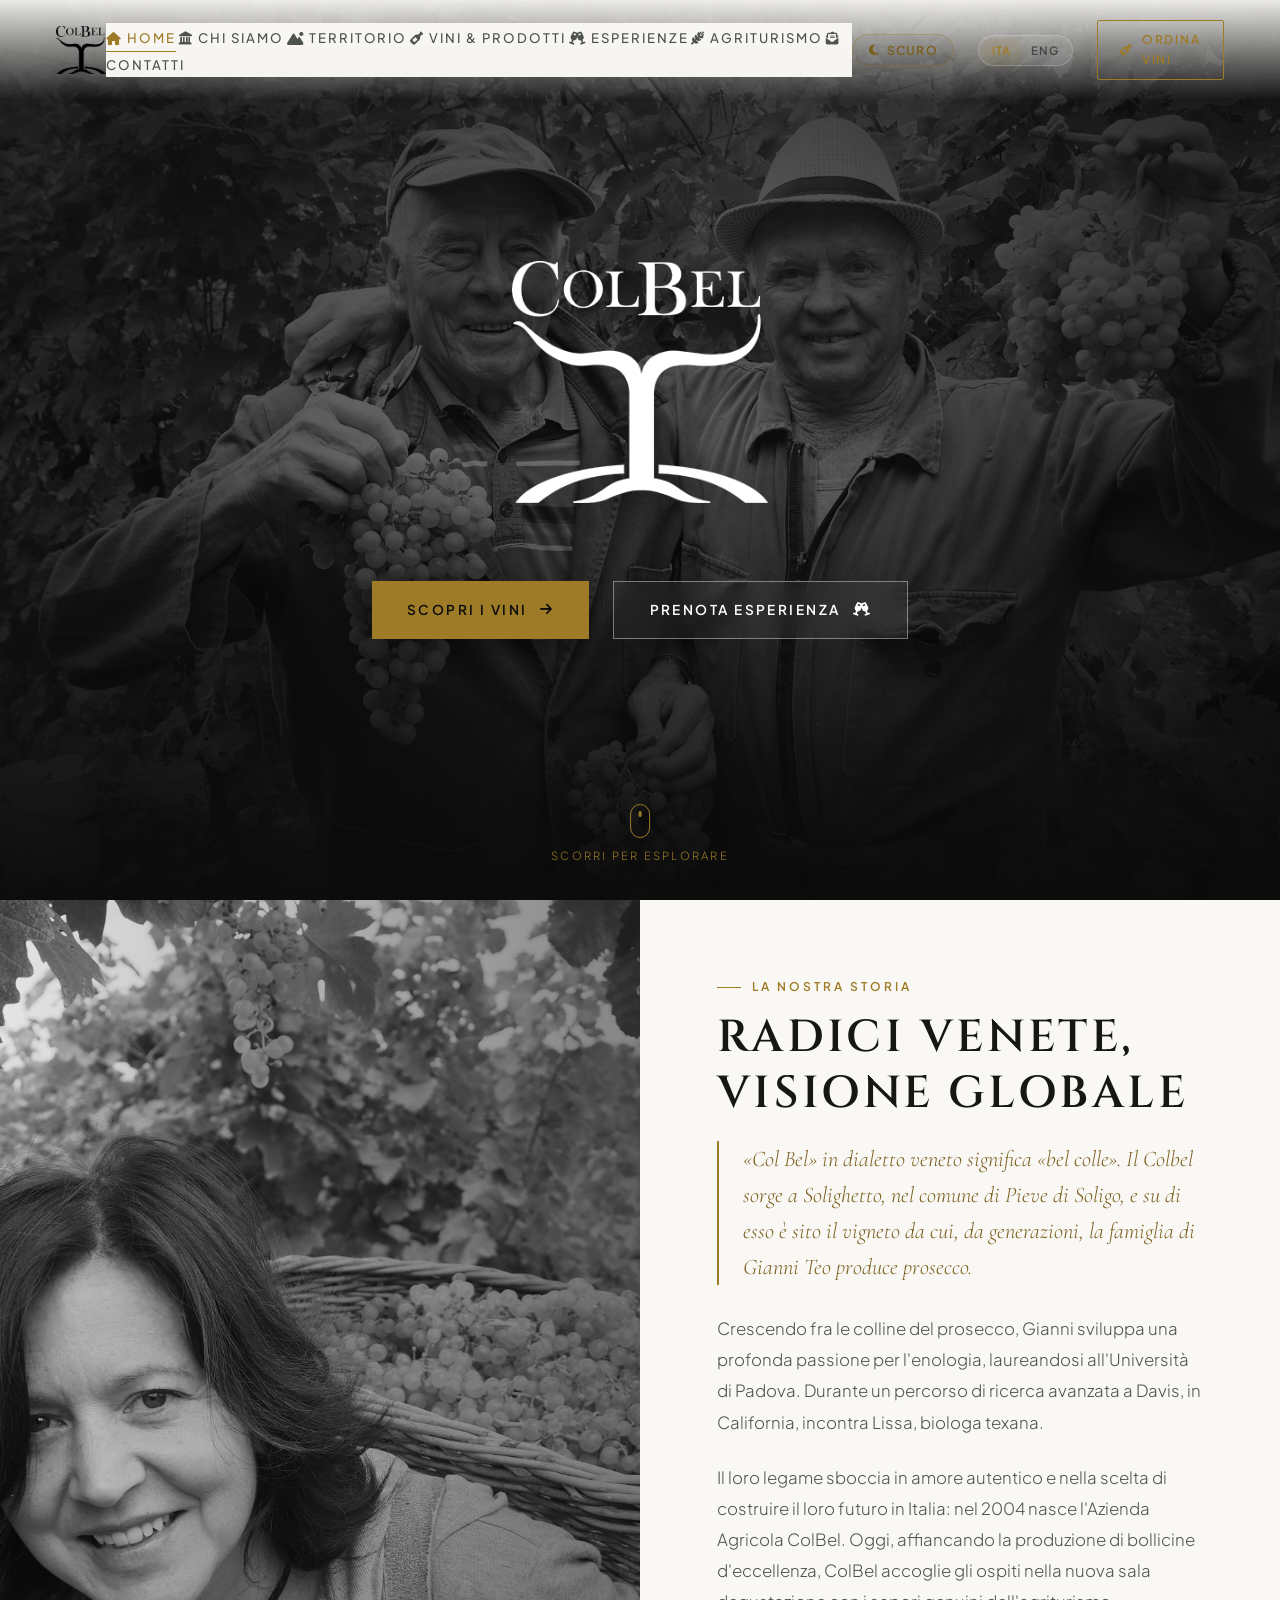
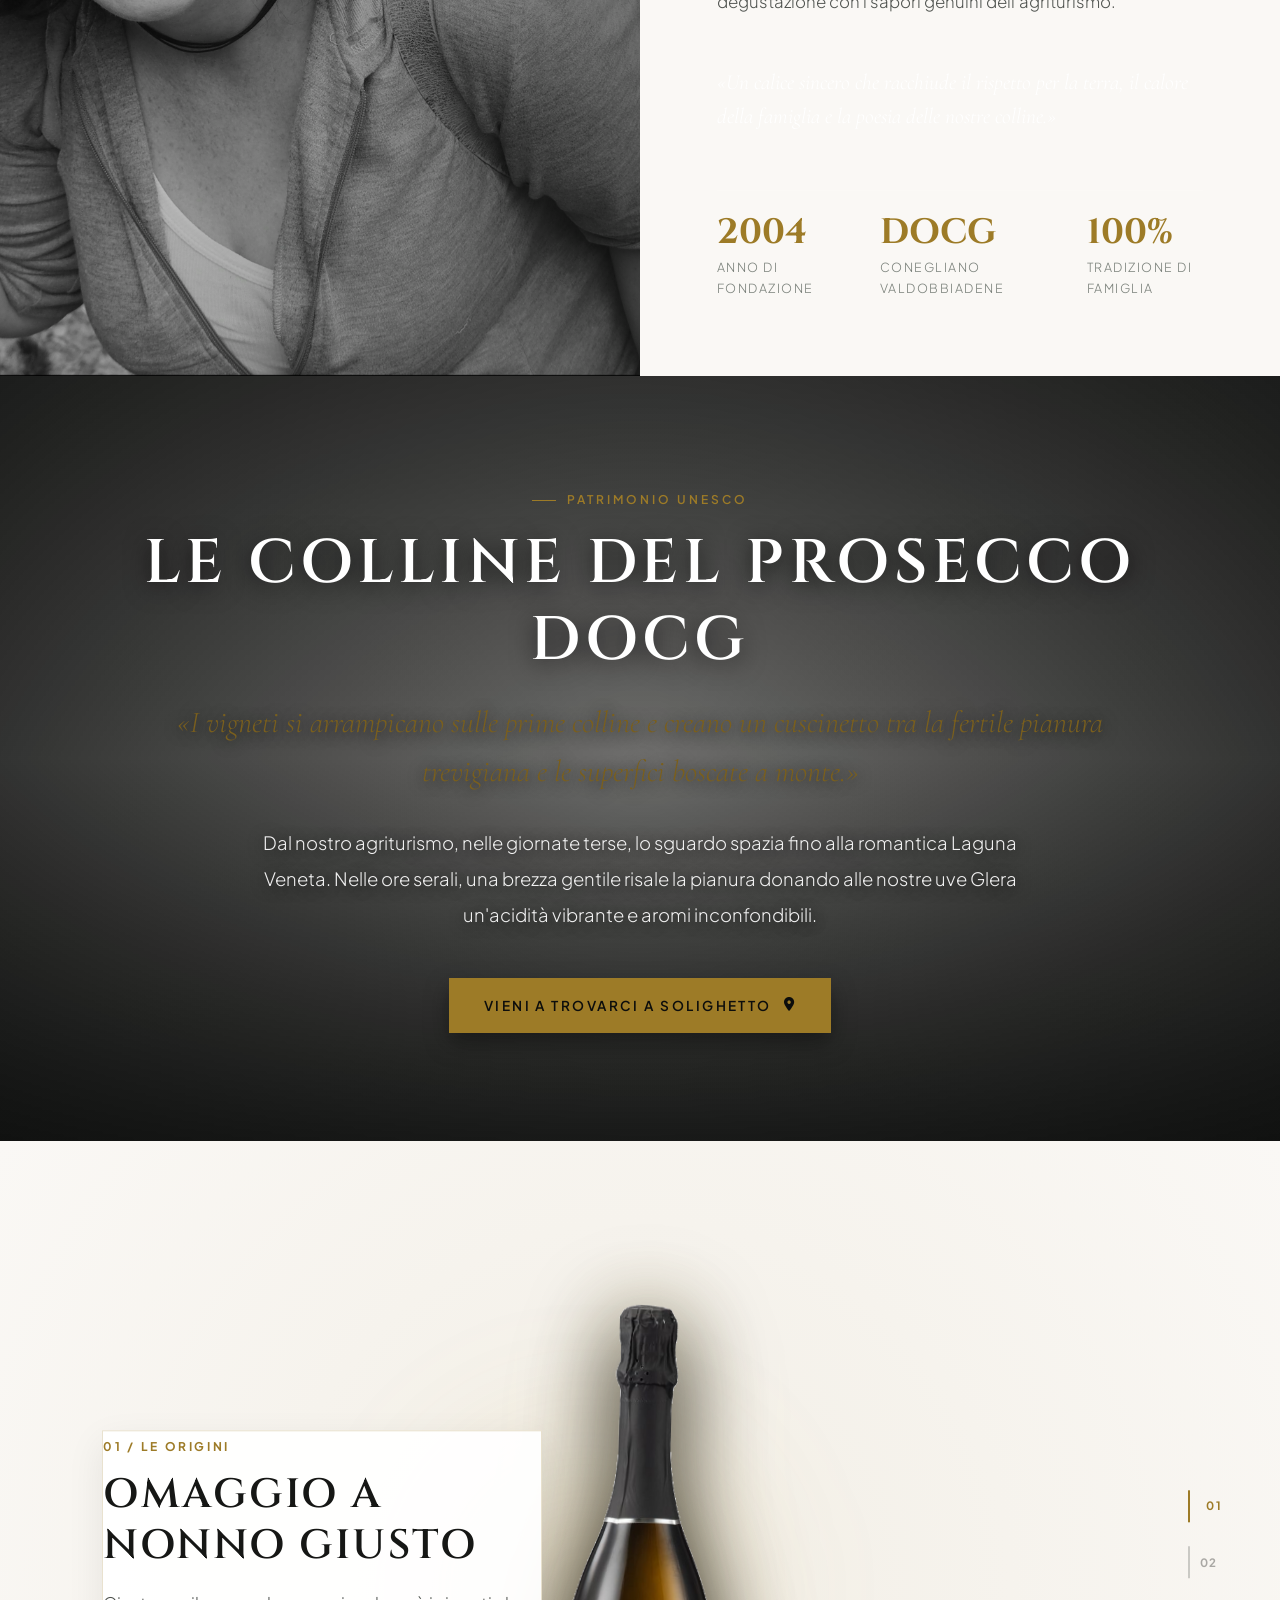
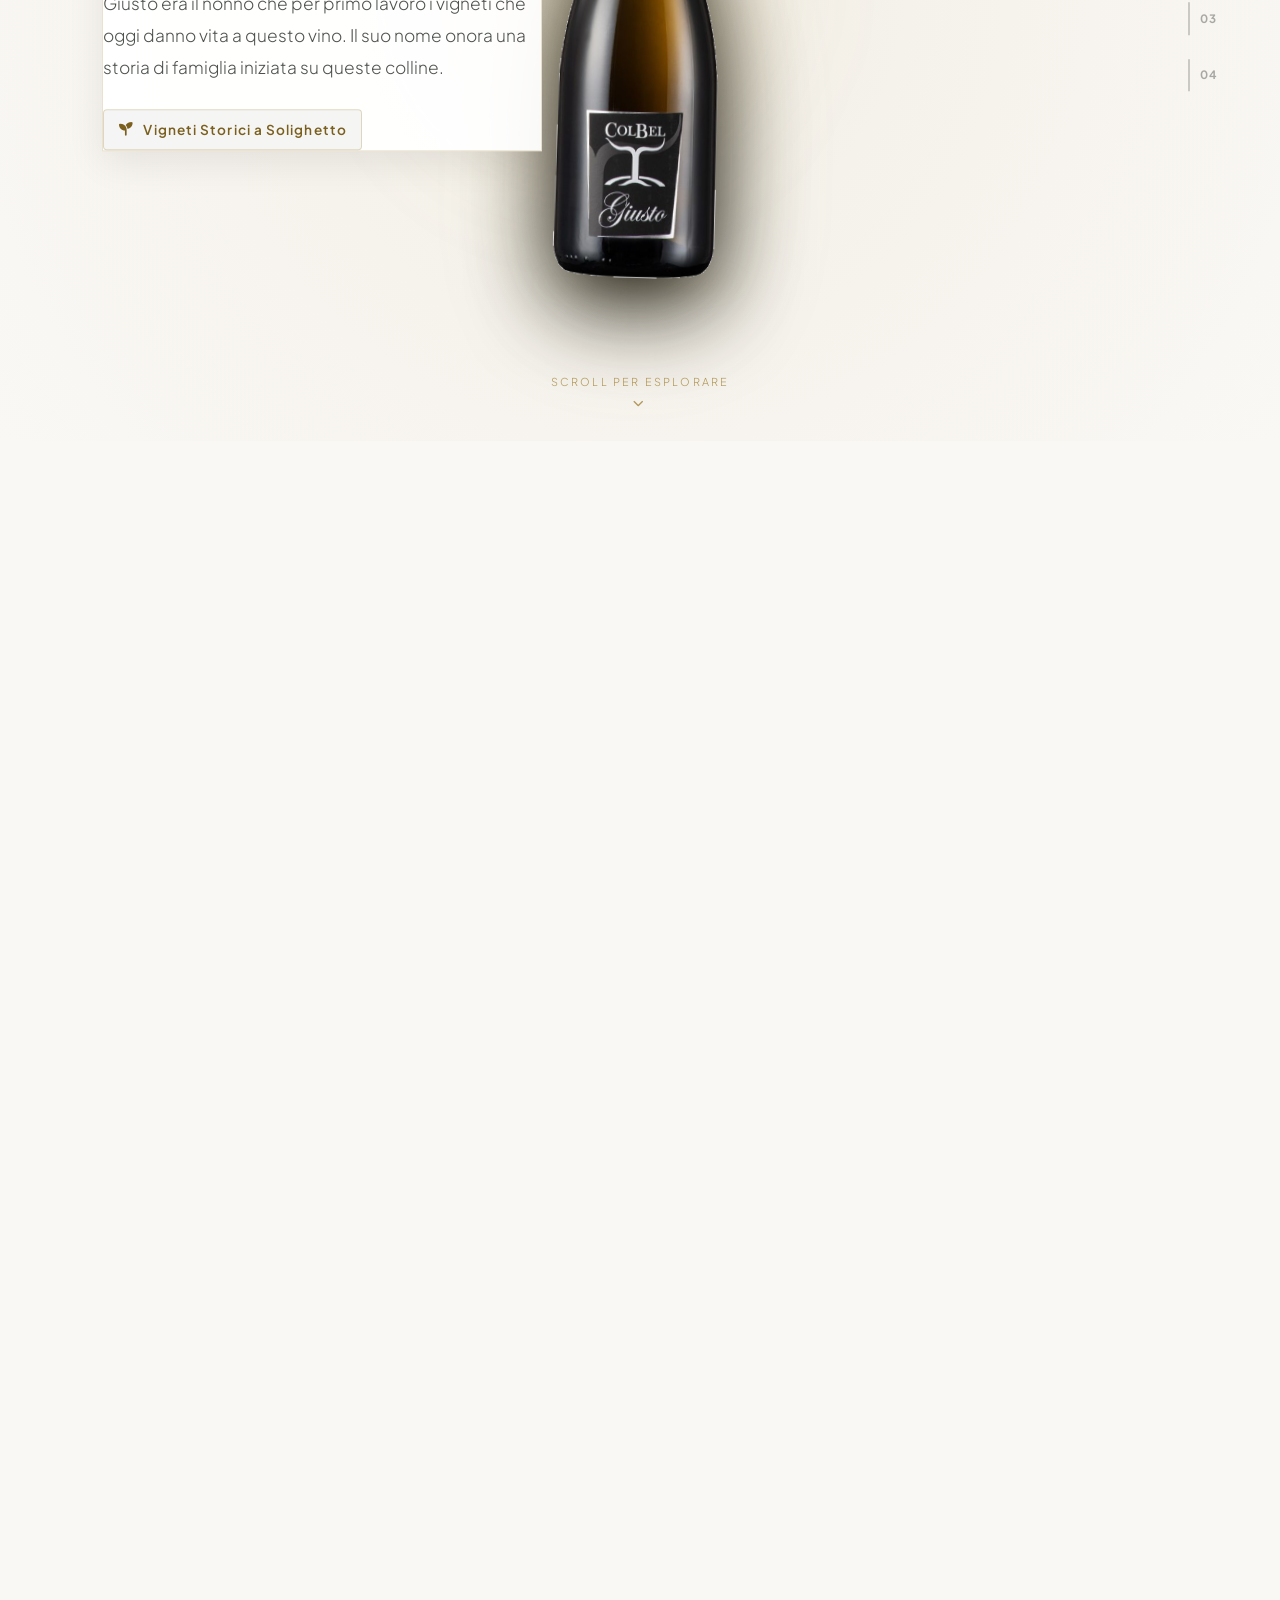
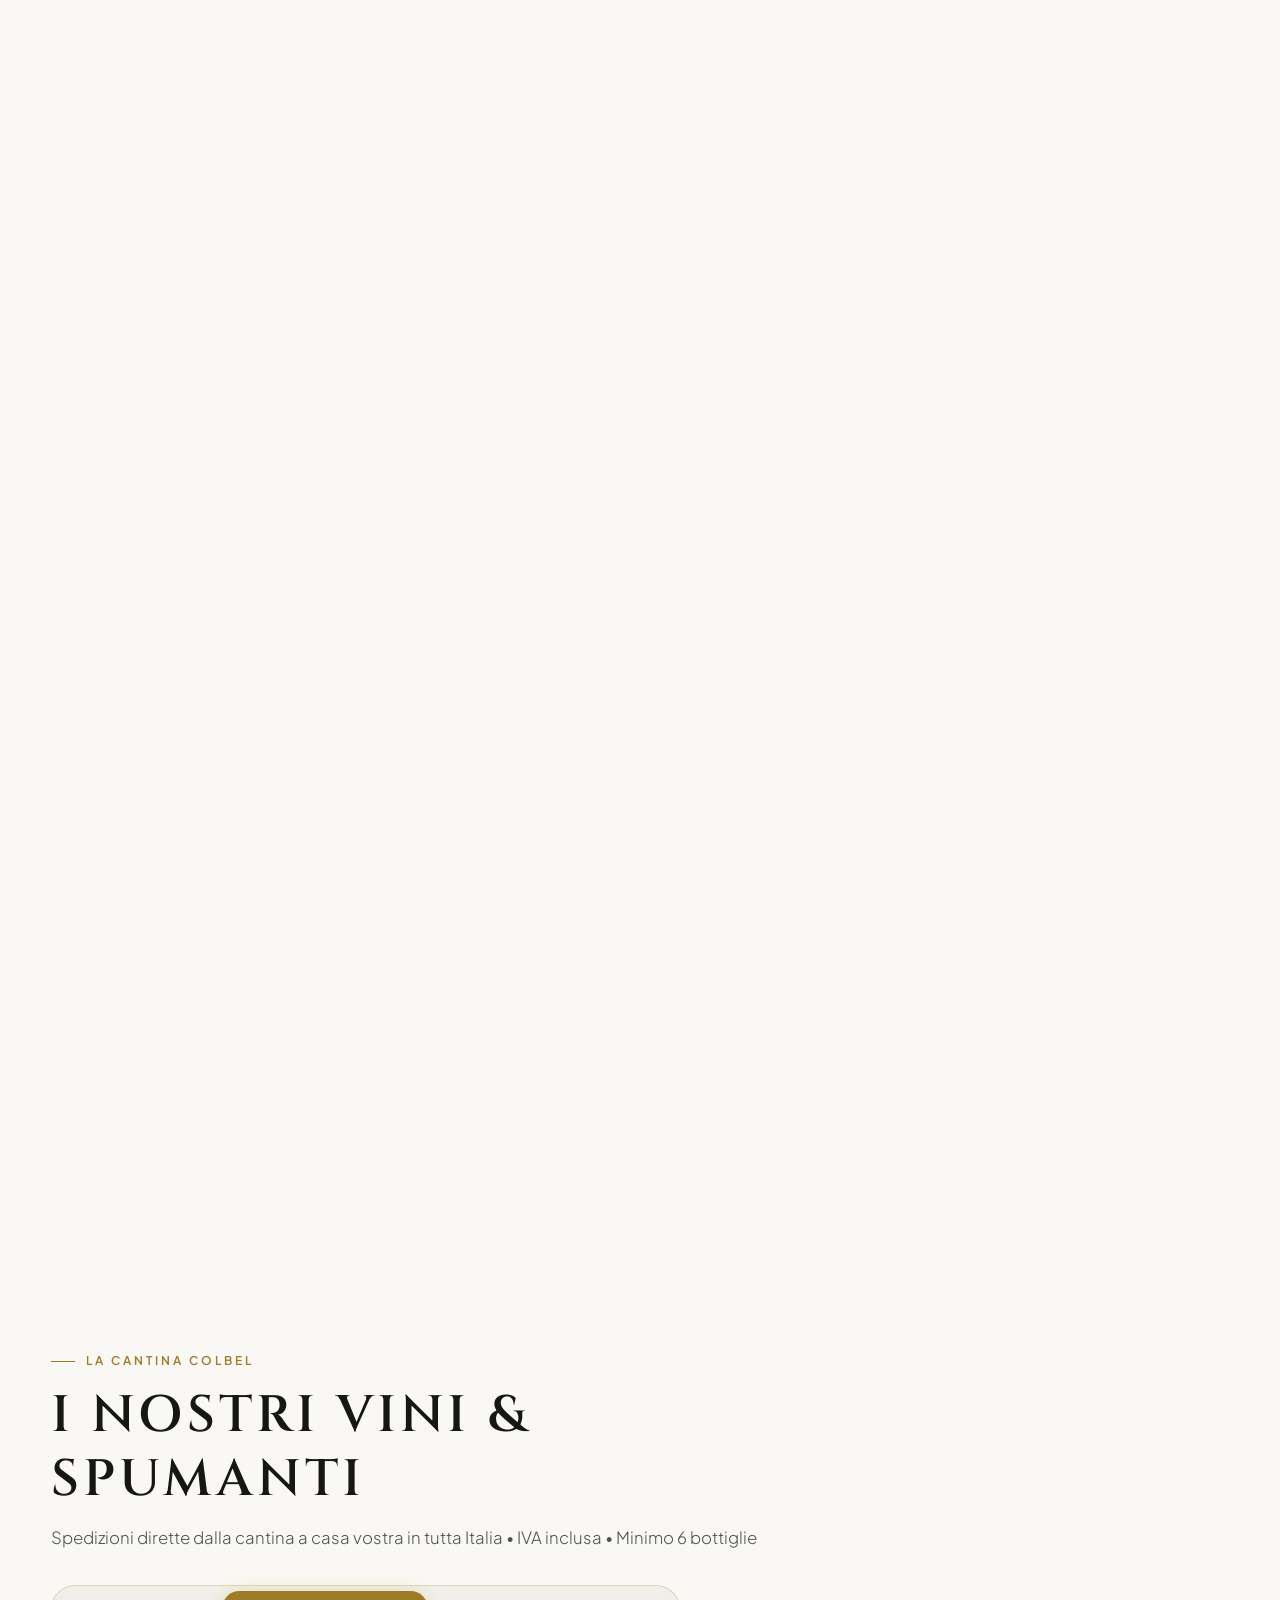
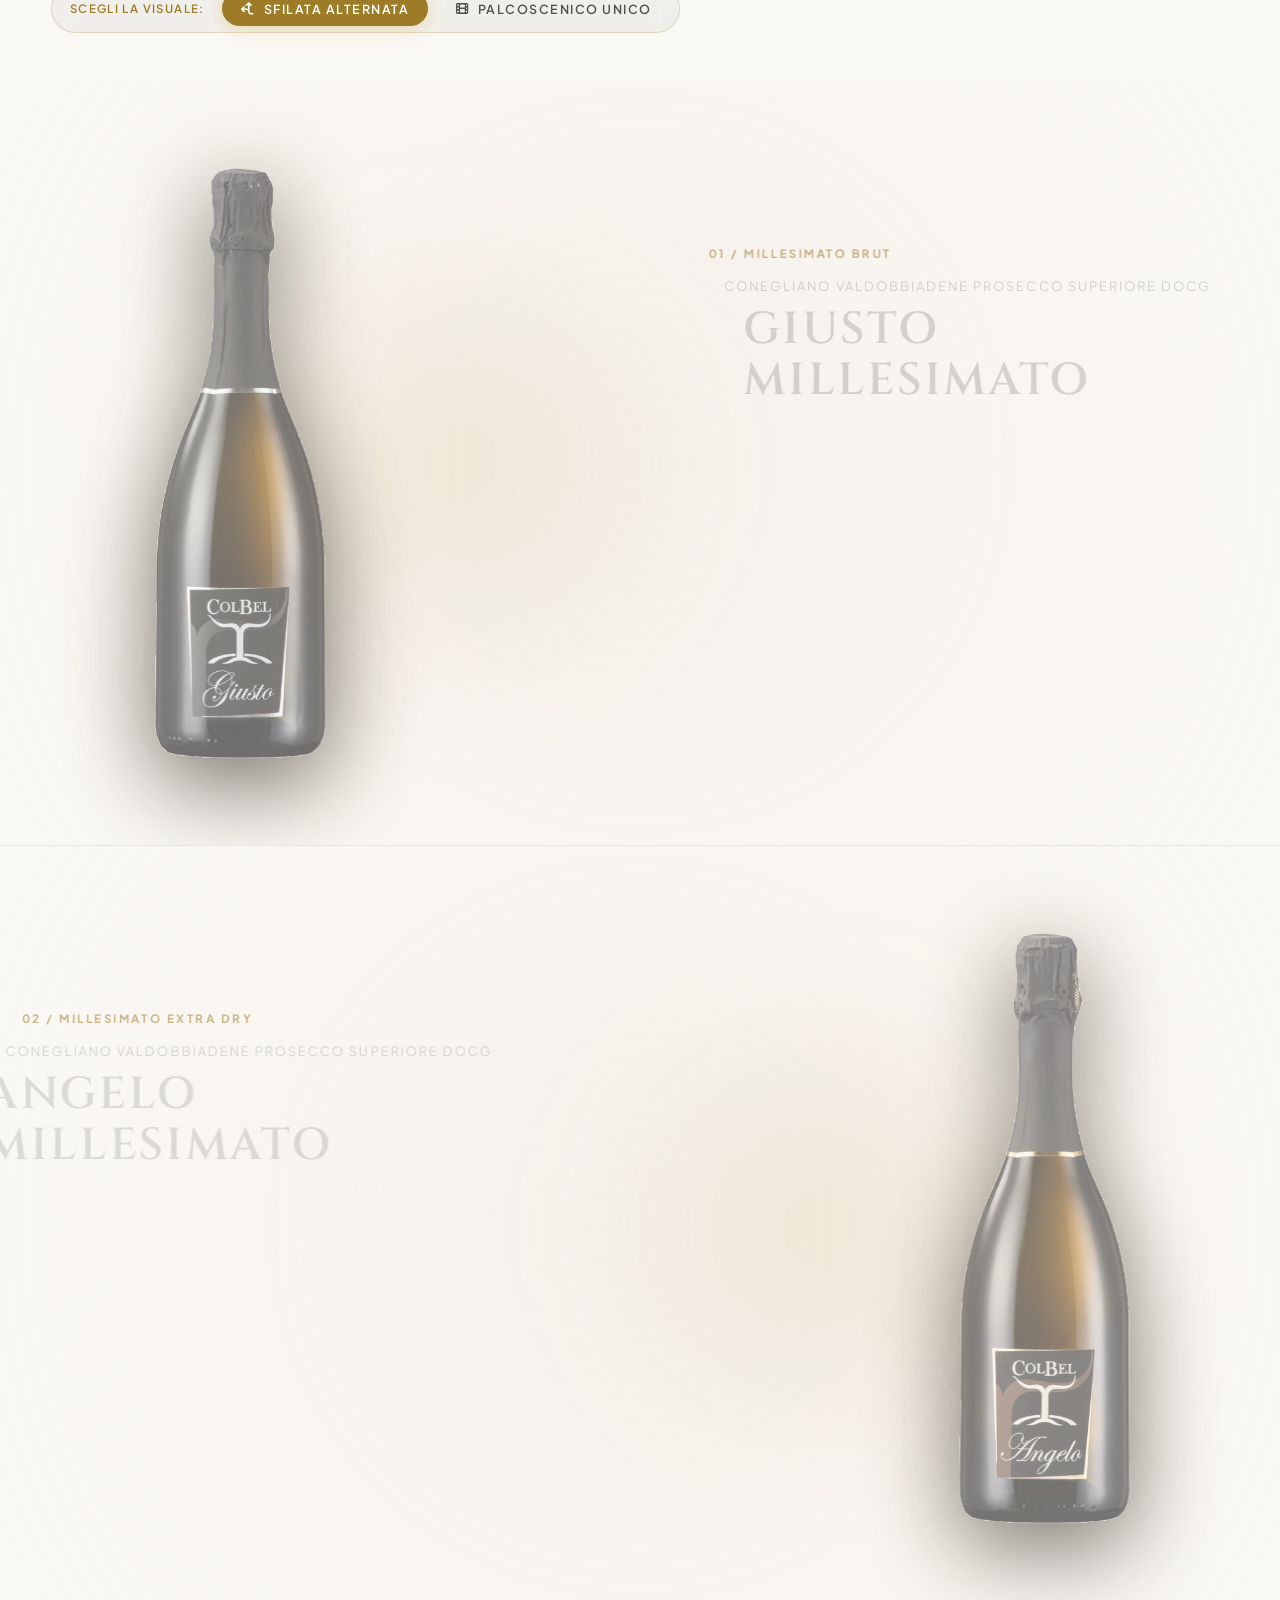
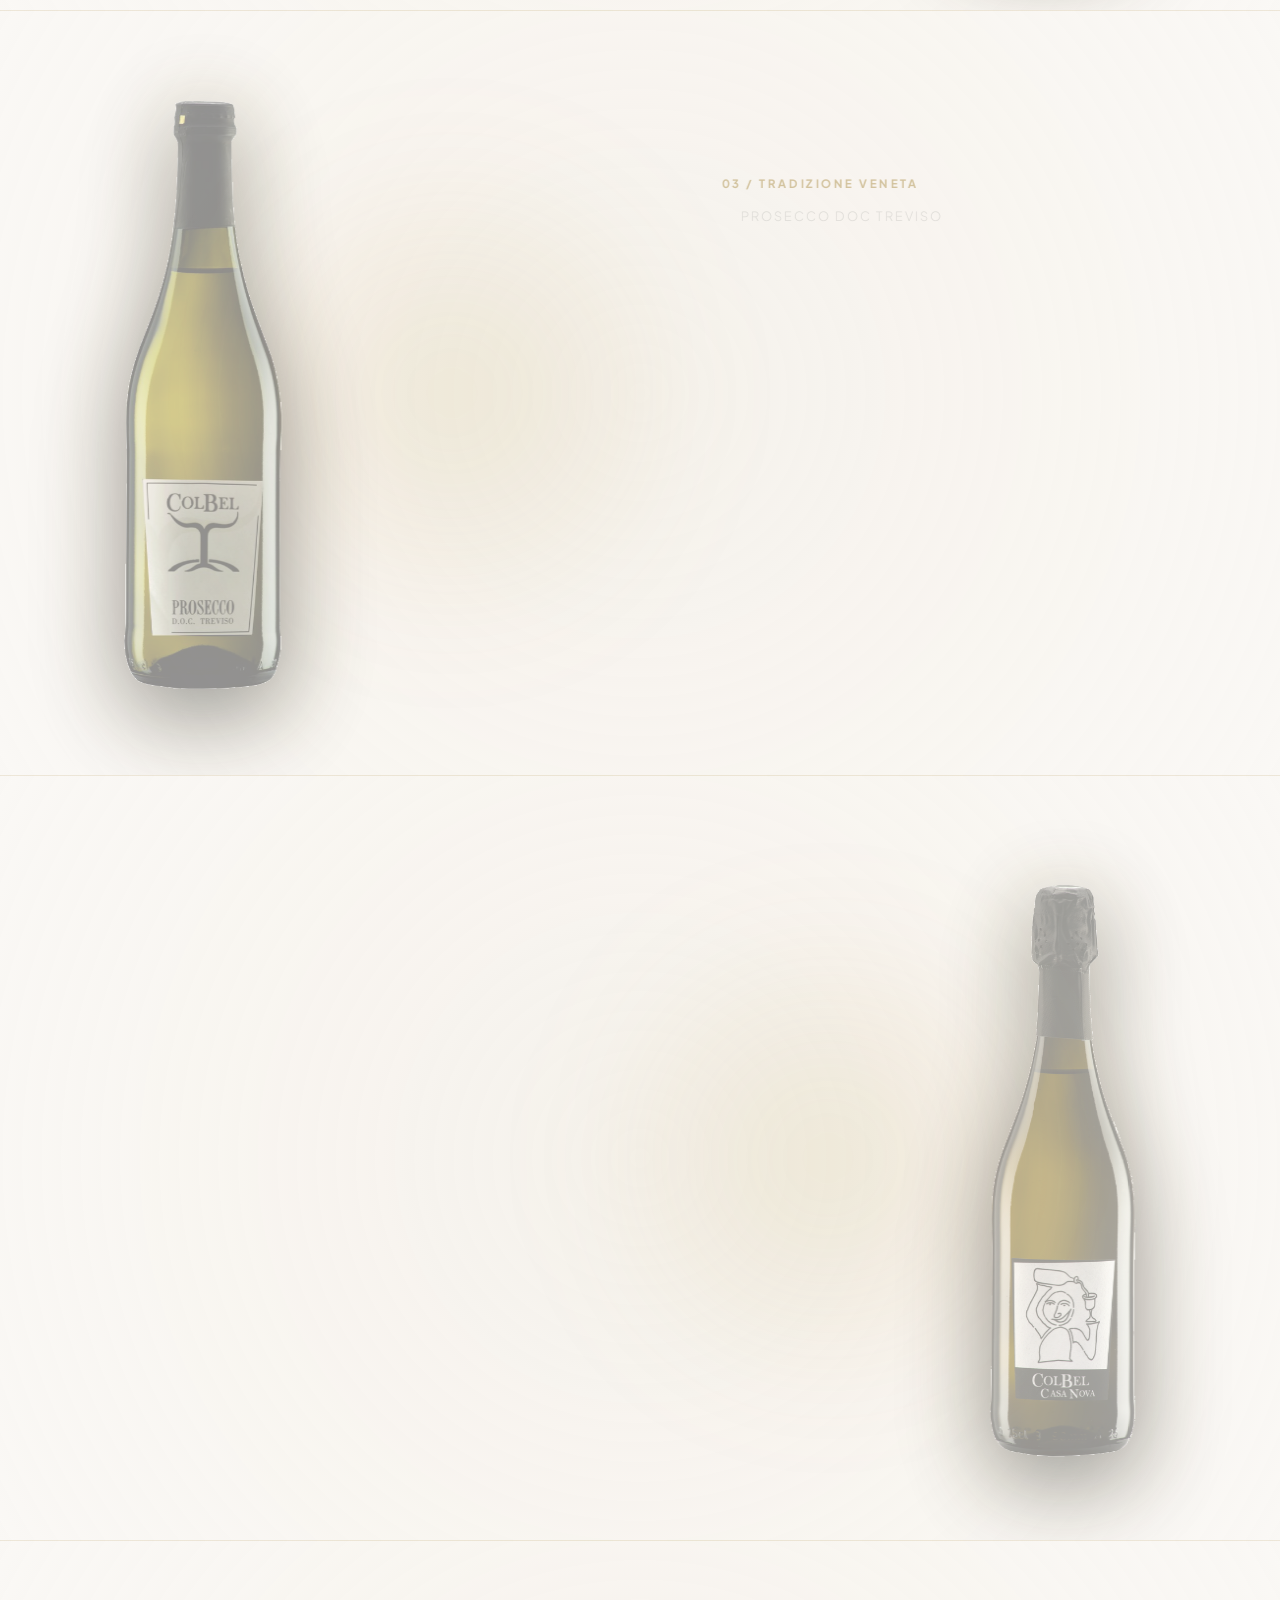
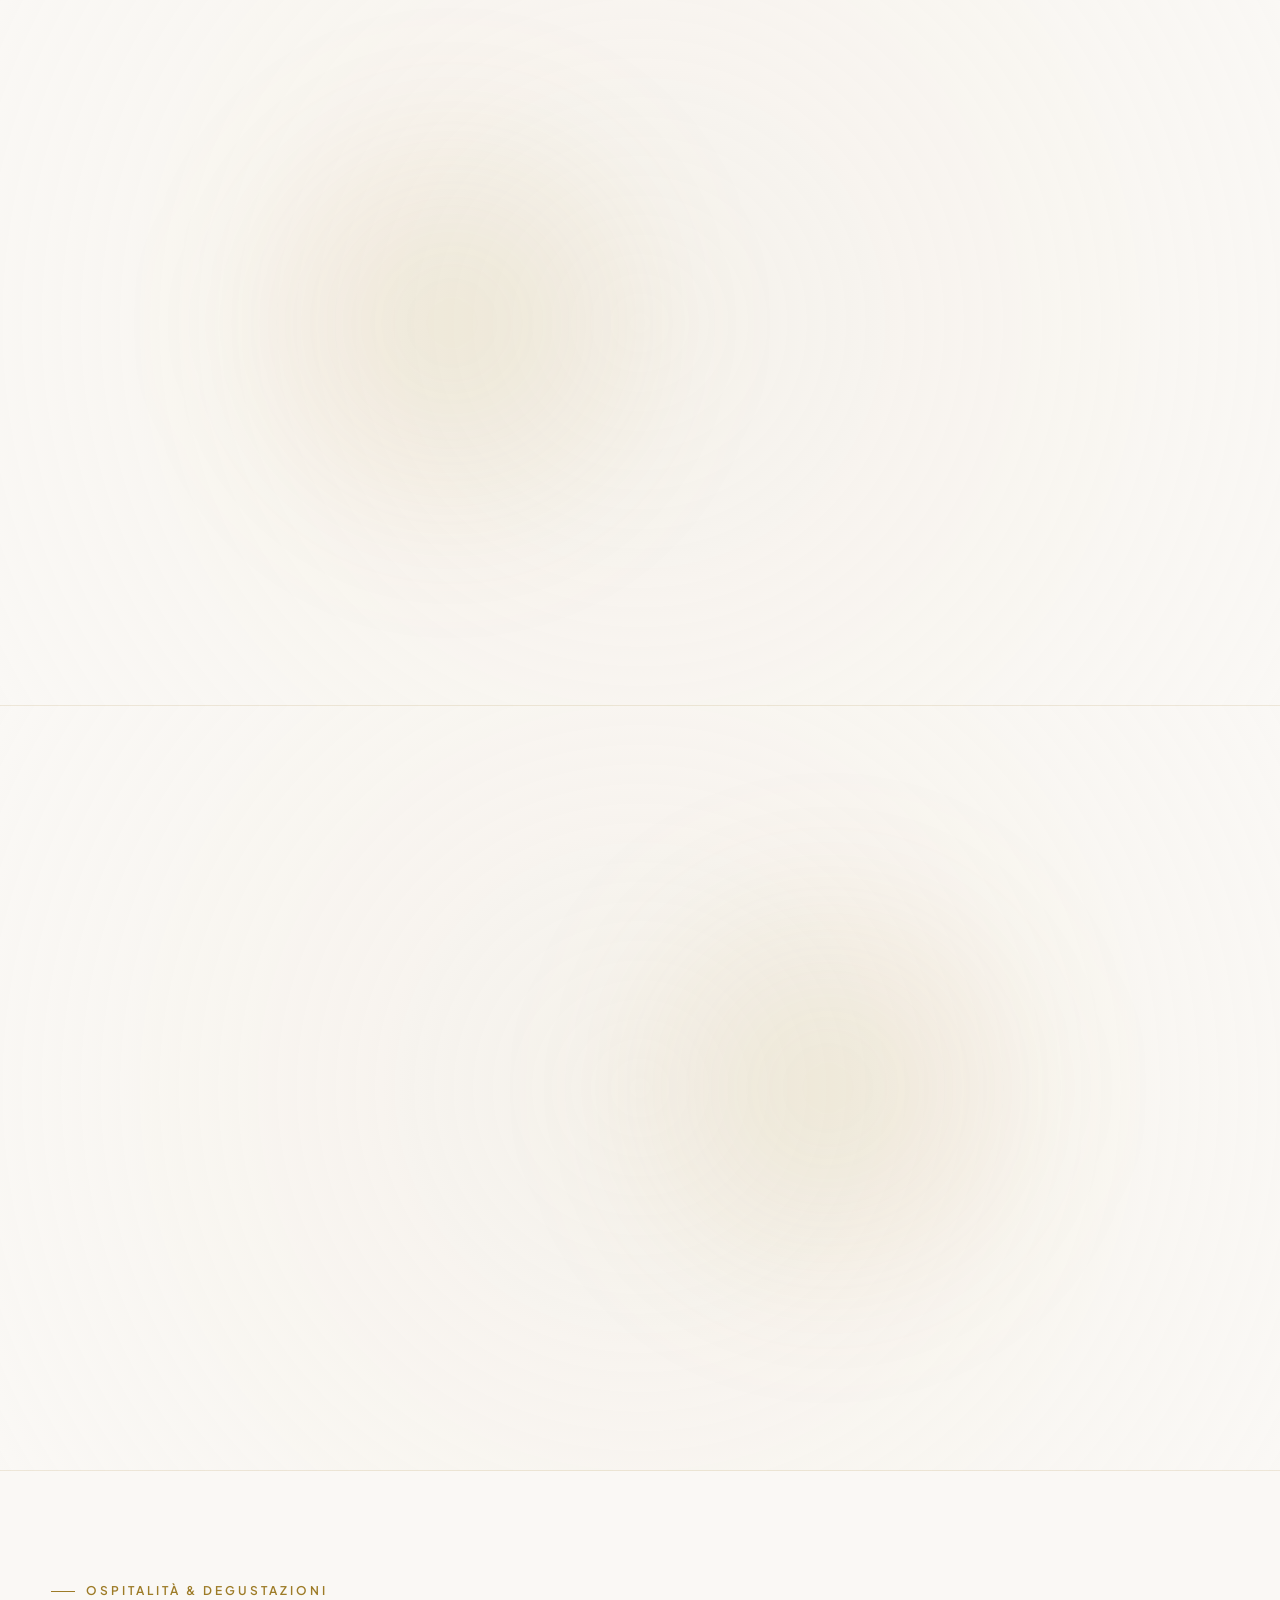
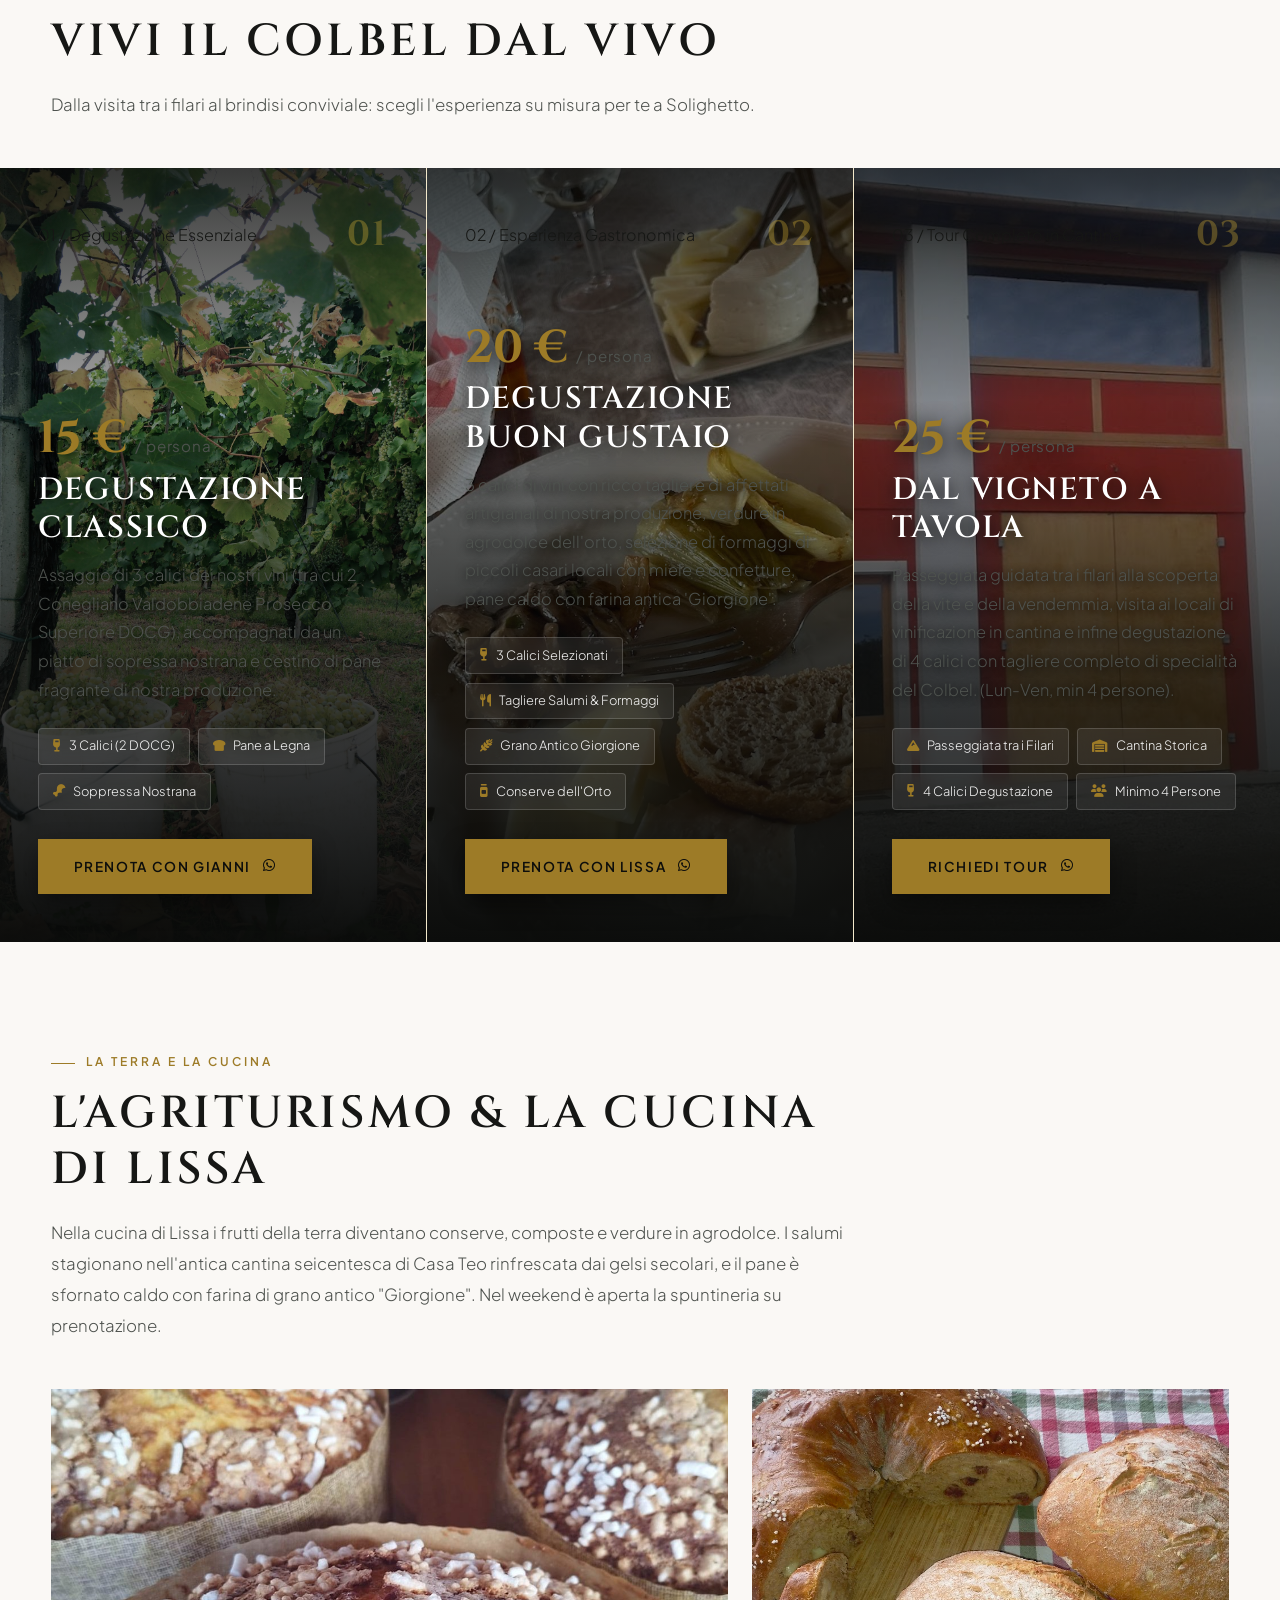
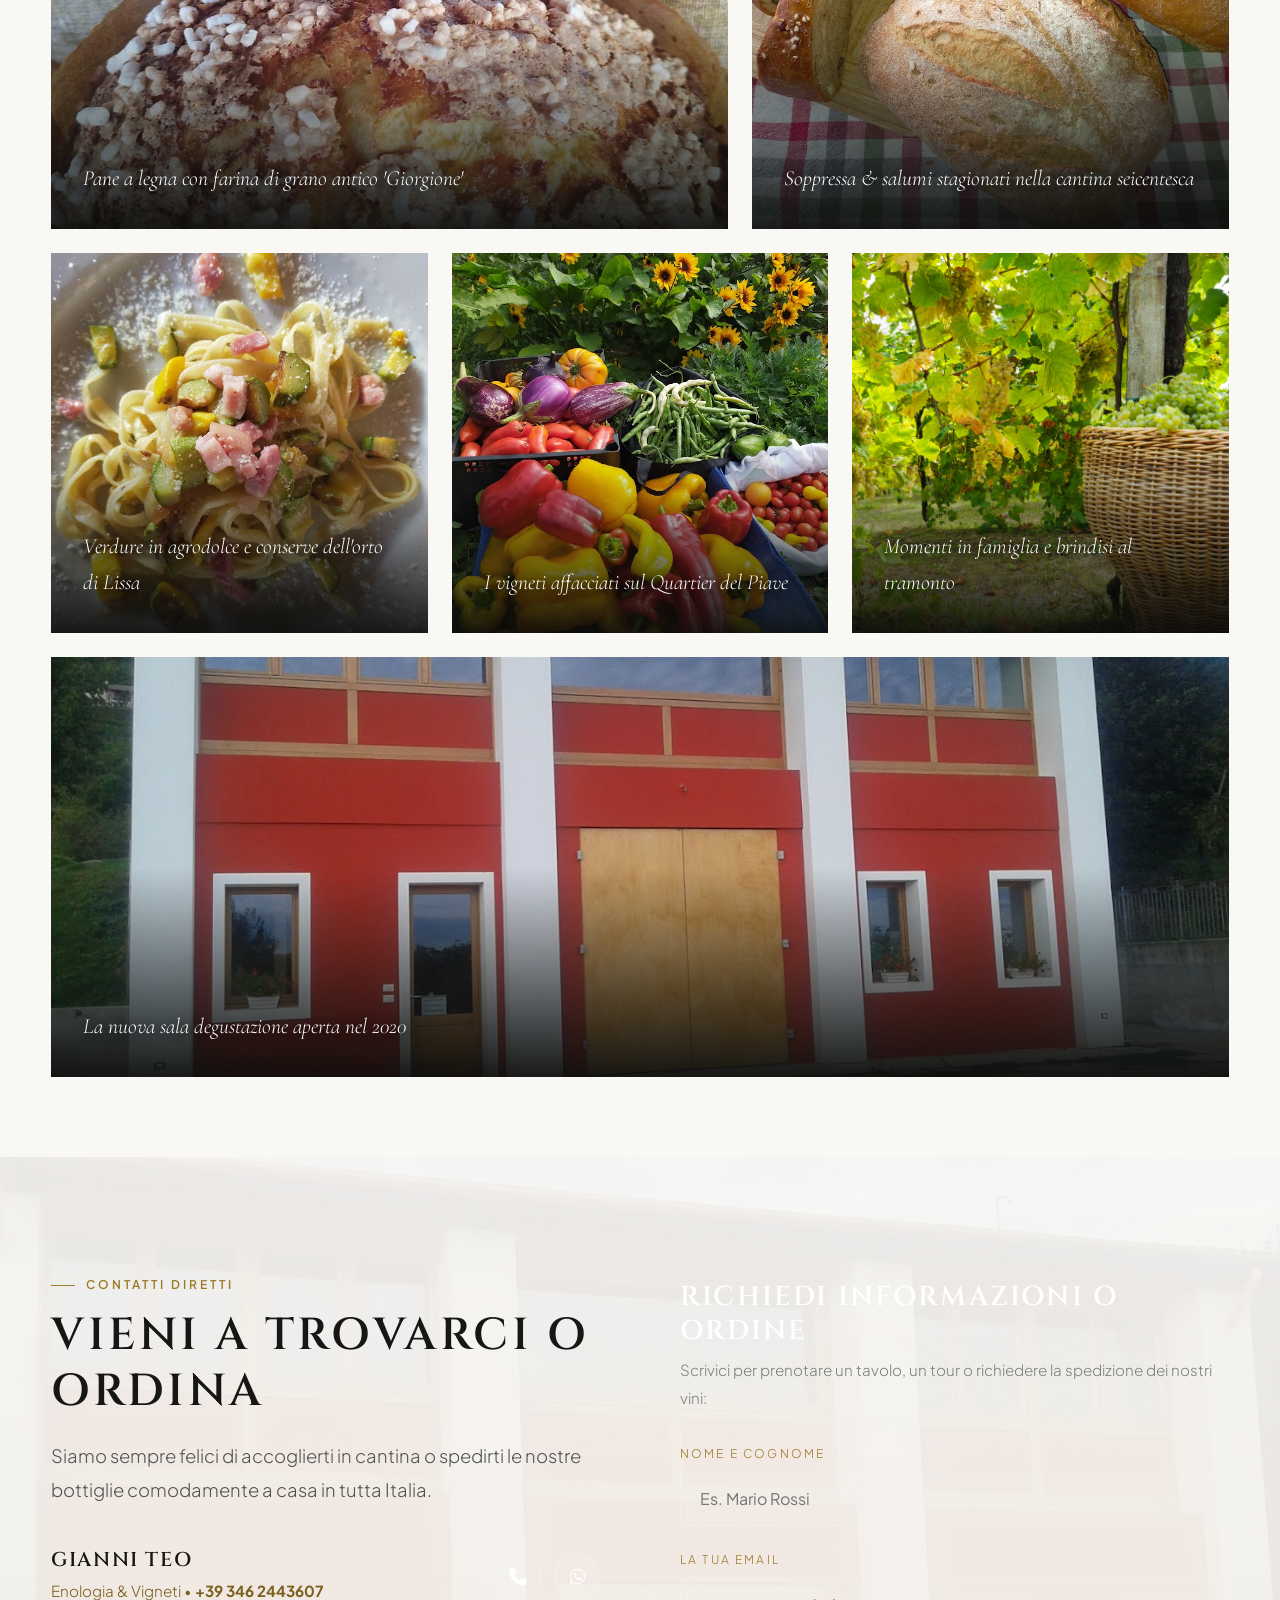
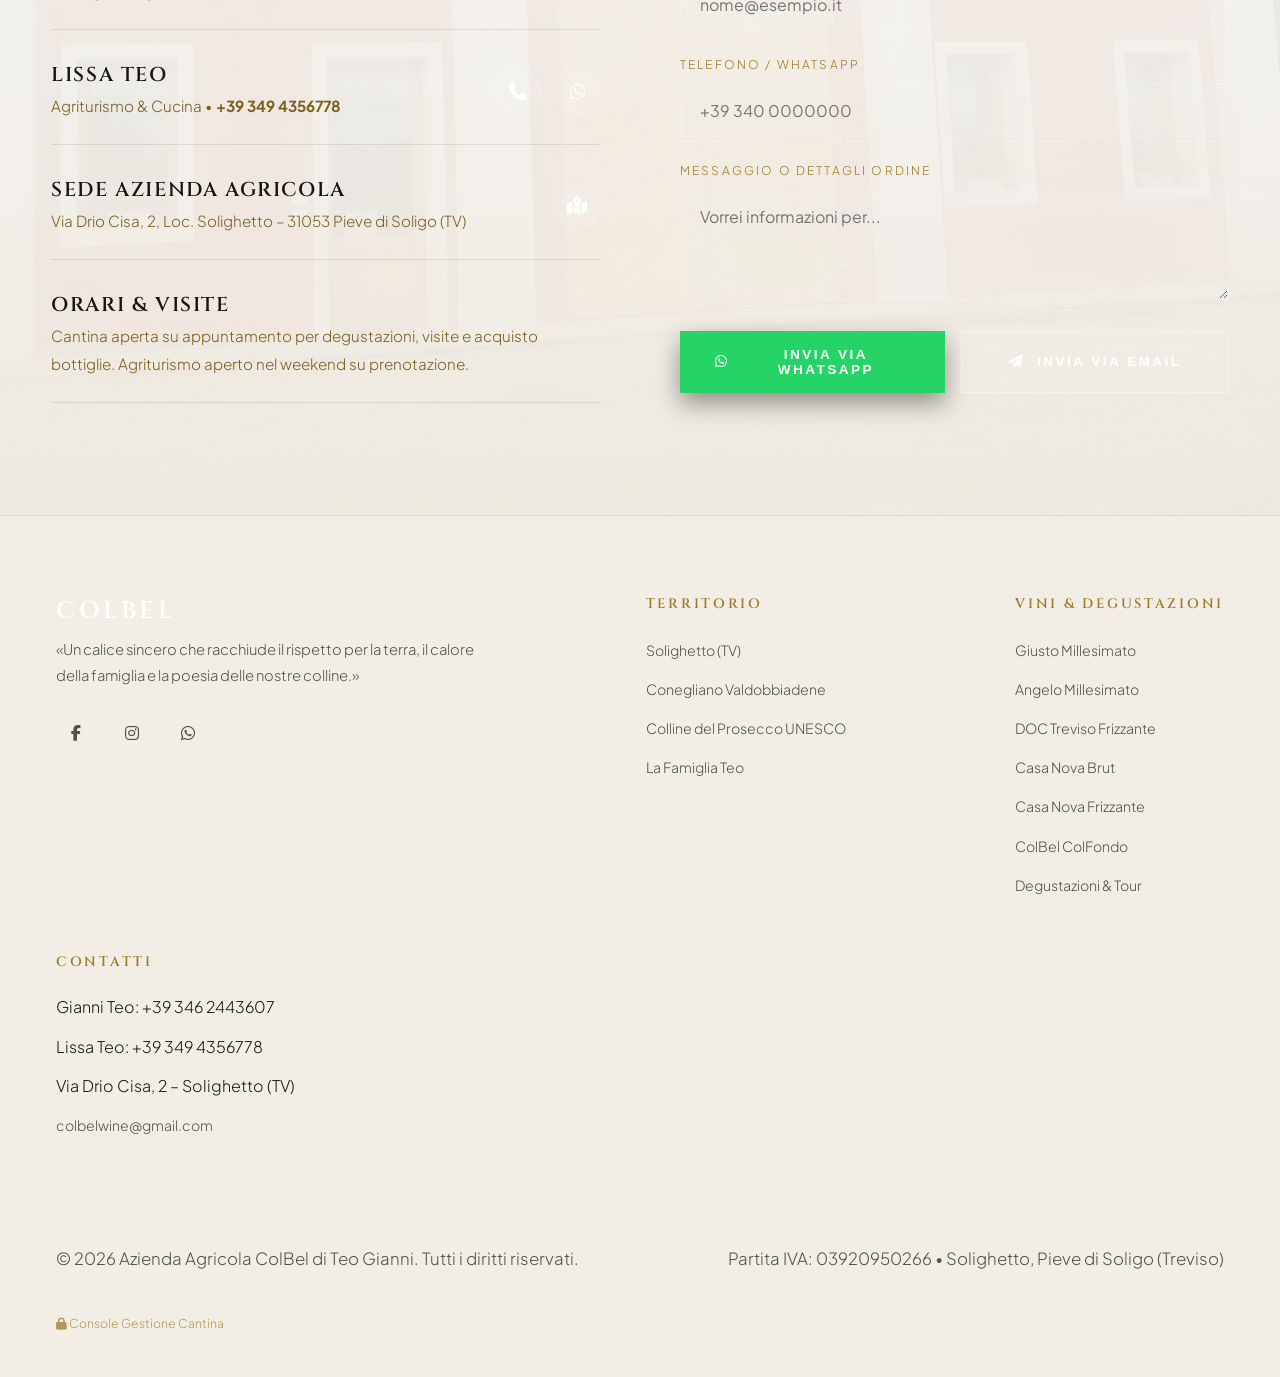
==== commit e9efe16f: "Aggiunta dashboard di gestione contenuti e server locale" ====
--- a/index.html
+++ b/index.html
@@ -7,7 +7,7 @@
   <meta name="description" content="Azienda Agricola e Agriturismo ColBel a Solighetto, Pieve di Soligo. Produzione artigianale di Conegliano Valdobbiadene Prosecco Superiore DOCG, ColFondo, degustazioni ed esperienze nei vigneti." />
 
   <!-- Favicon -->
-  <link rel="icon" type="image/jpeg" href="assets/images/cropped-colbel_logo_smr_button_2021.jpg" />
+  <link rel="icon" type="image/png" href="assets/images/logo.png" />
 
   <!-- Stylesheet -->
   <link rel="stylesheet" href="assets/css/style.css" />
@@ -19,12 +19,8 @@
 
   <!-- ==================== HEADER & TOP NAVIGATION ==================== -->
   <header class="site-header">
-    <a href="#home" class="brand-wrapper">
-      <img src="assets/images/cropped-colbel_logo_smr_button_2021.jpg" alt="Logo ColBel" class="brand-logo-img" />
-      <div class="brand-title">
-        <span class="brand-name">COLBEL</span>
-        <span class="brand-tagline">Vineyards & Winery</span>
-      </div>
+    <a href="#home" class="brand-wrapper" aria-label="ColBel – Torna all'inizio">
+      <img src="assets/images/logo.png" alt="Logo ColBel" class="brand-logo-img" />
     </a>
 
     <!-- Overlay backdrop for mobile drawer -->
@@ -33,13 +29,6 @@
     <nav class="main-nav" id="mainNav">
       <!-- Mobile Drawer Header -->
       <div class="mobile-drawer-header">
-        <div class="brand-wrapper">
-          <img src="assets/images/cropped-colbel_logo_smr_button_2021.jpg" alt="Logo ColBel" class="brand-logo-img" />
-          <div class="brand-title">
-            <span class="brand-name">COLBEL</span>
-            <span class="brand-tagline">Vineyards & Winery</span>
-          </div>
-        </div>
         <button class="drawer-close-btn" id="drawerCloseBtn" aria-label="Chiudi menu">&times;</button>
       </div>
 
@@ -70,14 +59,17 @@
         </div>
 
         <div class="drawer-quick-actions">
-          <a href="tel:+393462443607" class="drawer-action-btn">
+          <a href="tel:+393462443607" class="drawer-action-btn" data-cb-tel="gianni">
             <i class="fa-solid fa-phone"></i> Chiama Gianni
           </a>
-          <a href="https://wa.me/393462443607" target="_blank" class="drawer-action-btn wa">
+          <a href="https://wa.me/393462443607" target="_blank" class="drawer-action-btn wa" data-cb-wa="gianni">
             <i class="fa-brands fa-whatsapp"></i> WhatsApp Gianni
           </a>
-          <a href="https://wa.me/393494356778" target="_blank" class="drawer-action-btn wa">
+          <a href="https://wa.me/393494356778" target="_blank" class="drawer-action-btn wa" data-cb-wa="lissa">
             <i class="fa-brands fa-whatsapp"></i> WhatsApp Lissa
+          </a>
+          <a href="admin/" class="drawer-action-btn" style="border-color: rgba(212,175,55,0.4); color: var(--color-gold);">
+            <i class="fa-solid fa-sliders"></i> Console Cantina
           </a>
         </div>
       </div>
@@ -113,15 +105,16 @@
     <!-- ==================== 1. HERO SECTION (FULL SCREEN) ==================== -->
     <section id="home" class="hero-section">
       <div class="hero-bg-container">
-        <img src="assets/images/p9201811-2.jpg" alt="Vigneti Colbel a Solighetto" class="hero-bg-image" />
+        <img src="assets/images/p9201811-2.jpg" alt="Vigneti Colbel a Solighetto" class="hero-bg-image" data-cb-src="impostazioni.hero_immagine" data-cb-label="Foto di apertura" />
       </div>
       <div class="hero-overlay"></div>
 
       <div class="hero-content">
-        <img src="assets/images/logo.jpg" alt="Colbel Stemma" class="hero-crest" />
-        <h1 class="hero-title">COLBEL</h1>
-        <img src="assets/images/Una-tradizione-unemozione.png" alt="Una tradizione, un'emozione" class="hero-tagline-img" />
-        <p class="hero-subtitle" data-i18n="hero_sub">
+        <h1 class="hero-title">
+          <img src="assets/images/logoesteso.png" alt="ColBel Vineyards and Winery" class="hero-logo" />
+        </h1>
+        <p class="hero-claim" data-cb="impostazioni.claim">Una tradizione, un'emozione</p>
+        <p class="hero-subtitle" data-cb="impostazioni.hero_sottotitolo">
           Coltiviamo la passione per il Conegliano Valdobbiadene Prosecco Superiore DOCG sulle storiche colline di Solighetto.
         </p>
 
@@ -149,31 +142,31 @@
     <!-- ==================== 2. CHI SIAMO (BORDERLESS EDITORIAL) ==================== -->
     <section id="chi-siamo" class="editorial-fullwidth">
       <div class="editorial-visual">
-        <img src="assets/images/p9201869_2-e1655489963356.jpg" alt="Gianni e Lissa Teo nella sala degustazione" />
+        <img src="assets/images/p9201869_2-e1655489963356.jpg" alt="Gianni e Lissa Teo nella sala degustazione" data-cb-src="chiSiamo.immagine" />
         <div class="editorial-visual-overlay"></div>
       </div>
 
       <div class="editorial-text">
-        <span class="section-label" data-i18n="about_label">La Nostra Storia</span>
-        <h2 class="editorial-heading" data-i18n="about_title">Radici Venete, Visione Globale</h2>
+        <span class="section-label" data-cb="chiSiamo.etichetta">La Nostra Storia</span>
+        <h2 class="editorial-heading" data-cb="chiSiamo.titolo">Radici Venete, Visione Globale</h2>
         
-        <p class="editorial-lead" data-i18n="about_lead">
+        <p class="editorial-lead" data-cb="chiSiamo.introduzione">
           «Col Bel» in dialetto veneto significa «bel colle». Il Colbel sorge a Solighetto, nel comune di Pieve di Soligo, e su di esso è sito il vigneto da cui, da generazioni, la famiglia di Gianni Teo produce prosecco.
         </p>
 
-        <p class="editorial-body" data-i18n="about_p1">
+        <p class="editorial-body" data-cb="chiSiamo.paragrafo_1">
           Crescendo fra le colline del prosecco, Gianni sviluppa una profonda passione per l'enologia, laureandosi all'Università di Padova. Durante un percorso di ricerca avanzata a Davis, in California, incontra Lissa, biologa texana.
         </p>
 
-        <p class="editorial-body" data-i18n="about_p2">
+        <p class="editorial-body" data-cb="chiSiamo.paragrafo_2">
           Il loro legame sboccia in amore autentico e nella scelta di costruire il loro futuro in Italia: nel 2004 nasce l'Azienda Agricola ColBel. Oggi, affiancando la produzione di bollicine d'eccellenza, ColBel accoglie gli ospiti nella nuova sala degustazione con i sapori genuini dell'agriturismo.
         </p>
 
-        <div class="editorial-quote-freestyle" data-i18n="about_quote">
+        <div class="editorial-quote-freestyle" data-cb="chiSiamo.citazione">
           «Un calice sincero che racchiude il rispetto per la terra, il calore della famiglia e la poesia delle nostre colline.»
         </div>
 
-        <div class="editorial-stats">
+        <div class="editorial-stats" id="csStats">
           <div class="stat-item">
             <span class="stat-num">2004</span>
             <span class="stat-desc" data-i18n="stat_founded">Anno di fondazione</span>
@@ -192,20 +185,20 @@
 
 
     <!-- ==================== 3. TERRITORIO (100% FULL-BLEED PANORAMIC, NO BOXES) ==================== -->
-    <section id="territorio" class="panorama-banner" style="background-image: url('assets/images/IMG-20180409-WA0003.jpg');">
+    <section id="territorio" class="panorama-banner" style="background-image: url('assets/images/IMG-20180409-WA0003.jpg');" data-cb-bg="territorio.immagine_sfondo">
       <div class="panorama-banner-overlay"></div>
       
       <div class="panorama-content">
-        <span class="section-label" style="margin-bottom: 1rem;" data-i18n="panorama_label">Patrimonio Unesco</span>
-        <h2 class="panorama-title" data-i18n="panorama_title">Le Colline del Prosecco DOCG</h2>
-        <div class="panorama-quote" data-i18n="panorama_quote">
+        <span class="section-label" style="margin-bottom: 1rem;" data-cb="territorio.etichetta">Patrimonio Unesco</span>
+        <h2 class="panorama-title" data-cb="territorio.titolo">Le Colline del Prosecco DOCG</h2>
+        <div class="panorama-quote" data-cb="territorio.citazione">
           «I vigneti si arrampicano sulle prime colline e creano un cuscinetto tra la fertile pianura trevigiana e le superfici boscate a monte.»
         </div>
-        <p class="panorama-desc" data-i18n="panorama_desc">
+        <p class="panorama-desc" data-cb="territorio.descrizione">
           Dal nostro agriturismo, nelle giornate terse, lo sguardo spazia fino alla romantica Laguna Veneta. Nelle ore serali, una brezza gentile risale la pianura donando alle nostre uve Glera un'acidità vibrante e aromi inconfondibili.
         </p>
         <a href="#contatti" class="btn-primary">
-          <span>Vieni a Trovarci a Solighetto</span>
+          <span data-cb="territorio.testo_pulsante">Vieni a Trovarci a Solighetto</span>
           <i class="fa-solid fa-location-dot"></i>
         </a>
       </div>
@@ -223,7 +216,7 @@
         <!-- Center Bottle Stage -->
         <div class="scrolly-bottle-core">
           <div class="scrolly-bottle-halo"></div>
-          <img src="assets/images/ColBel_Giusto_transparent.png" alt="Bottiglia Giusto Millesimato ColBel" class="scrolly-bottle-img" id="scrollyBottle" />
+          <img src="assets/images/ColBel_Giusto_transparent.png" alt="Bottiglia Giusto Millesimato ColBel" class="scrolly-bottle-img" id="scrollyBottle" data-cb-src="scrollytelling.immagine_bottiglia" />
           <div class="scrolly-bottle-reflection"></div>
         </div>
 
@@ -245,52 +238,52 @@
         <div class="scrolly-chapters-layer">
           <!-- Step 1: Origini -->
           <article class="scrolly-chapter step-1 active" id="scrollyStep1">
-            <span class="scrolly-badge" data-i18n="scrolly_step1_badge">01 / Le Origini</span>
-            <h3 class="scrolly-title" data-i18n="scrolly_step1_title">Omaggio a Nonno Giusto</h3>
-            <p class="scrolly-text" data-i18n="scrolly_step1_text">
+            <span class="scrolly-badge" data-cb="scrollytelling.step.0.badge">01 / Le Origini</span>
+            <h3 class="scrolly-title" data-cb="scrollytelling.step.0.titolo">Omaggio a Nonno Giusto</h3>
+            <p class="scrolly-text" data-cb="scrollytelling.step.0.testo">
               Giusto era il nonno che per primo lavorò i vigneti che oggi danno vita a questo vino. Il suo nome onora una storia di famiglia iniziata su queste colline.
             </p>
             <div class="scrolly-meta-tag">
               <i class="fa-solid fa-seedling"></i>
-              <span>Vigneti Storici a Solighetto</span>
+              <span data-cb="scrollytelling.step.0.meta_testo">Vigneti Storici a Solighetto</span>
             </div>
           </article>
 
           <!-- Step 2: Terroir -->
           <article class="scrolly-chapter step-2" id="scrollyStep2">
-            <span class="scrolly-badge" data-i18n="scrolly_step2_badge">02 / Il Terroir</span>
-            <h3 class="scrolly-title" data-i18n="scrolly_step2_title">Colline Eroiche di Solighetto</h3>
-            <p class="scrolly-text" data-i18n="scrolly_step2_text">
+            <span class="scrolly-badge" data-cb="scrollytelling.step.1.badge">02 / Il Terroir</span>
+            <h3 class="scrolly-title" data-cb="scrollytelling.step.1.titolo">Colline Eroiche di Solighetto</h3>
+            <p class="scrolly-text" data-cb="scrollytelling.step.1.testo">
               Pendenze scoscese baciate dal sole e rinfrescate dalla brezza serale che sale dalla Laguna Veneta, donando alle uve Glera acidità e sapidità uniche.
             </p>
             <div class="scrolly-meta-tag">
               <i class="fa-solid fa-mountain"></i>
-              <span>Conegliano Valdobbiadene DOCG</span>
+              <span data-cb="scrollytelling.step.1.meta_testo">Conegliano Valdobbiadene DOCG</span>
             </div>
           </article>
 
           <!-- Step 3: Sentori & Perlage -->
           <article class="scrolly-chapter step-3" id="scrollyStep3">
-            <span class="scrolly-badge" data-i18n="scrolly_step3_badge">03 / I Sentori</span>
-            <h3 class="scrolly-title" data-i18n="scrolly_step3_title">Perlage Fine & Minerale</h3>
-            <p class="scrolly-text" data-i18n="scrolly_step3_text">
+            <span class="scrolly-badge" data-cb="scrollytelling.step.2.badge">03 / I Sentori</span>
+            <h3 class="scrolly-title" data-cb="scrollytelling.step.2.titolo">Perlage Fine & Minerale</h3>
+            <p class="scrolly-text" data-cb="scrollytelling.step.2.testo">
               Bollicina sottile e persistente. Al naso profuma di mela cotogna, pera croccante e fiori di glicine. Asciutto, elegante e straordinariamente armonioso.
             </p>
             <div class="scrolly-meta-tag">
               <i class="fa-solid fa-wine-glass"></i>
-              <span>Brut • Struttura Minerale</span>
+              <span data-cb="scrollytelling.step.2.meta_testo">Brut • Struttura Minerale</span>
             </div>
           </article>
 
           <!-- Step 4: Nel Bicchiere & Ordine -->
-          <article class="scrolly-chapter step-4" id="scrollyStep4">
-            <span class="scrolly-badge" data-i18n="scrolly_step4_badge">04 / Nel Bicchiere</span>
-            <h3 class="scrolly-title" data-i18n="scrolly_step4_title">11,90 € / Bottiglia</h3>
-            <p class="scrolly-text" data-i18n="scrolly_step4_text">
+          <article class="scrolly-chapter step-4" id="scrollyStep4" data-cb-item="scrollytelling.ordine" data-cb-kind="ordine">
+            <span class="scrolly-badge" data-cb="scrollytelling.step.3.badge">04 / Nel Bicchiere</span>
+            <h3 class="scrolly-title" data-cb="scrollytelling.step.3.titolo">11,90 € / Bottiglia</h3>
+            <p class="scrolly-text" data-cb="scrollytelling.step.3.testo">
               Perfetto dall'aperitivo a tutto pasto, accompagnato dal nostro pane cotto a legna e dalla soppressa della cantina seicentesca.
             </p>
-            <button class="btn-primary" onclick="openOrderModal('Giusto Prosecco Superiore DOCG Brut', 11.90)">
-              <span data-i18n="scrolly_btn_order">Ordina questa Bottiglia</span>
+            <button class="btn-primary" id="scrollyOrderBtn" onclick="openOrderModal('Giusto Prosecco Superiore DOCG Brut', 11.90)">
+              <span data-cb="scrollytelling.ordine.testo_pulsante">Ordina questa Bottiglia</span>
               <i class="fa-brands fa-whatsapp"></i>
             </button>
           </article>
@@ -303,9 +296,9 @@
     <section id="prodotti" class="wines-showcase-section">
       <div class="section-header-wide">
         <div class="header-text-group">
-          <span class="section-label" data-i18n="wines_label">La Cantina ColBel</span>
-          <h2 class="wines-title" data-i18n="wines_title">I Nostri Vini & Spumanti</h2>
-          <p data-i18n="wines_sub">
+          <span class="section-label" data-cb="impostazioni.testi_sezioni.vini_etichetta">La Cantina ColBel</span>
+          <h2 class="wines-title" data-cb="impostazioni.testi_sezioni.vini_titolo">I Nostri Vini & Spumanti</h2>
+          <p data-cb="impostazioni.testi_sezioni.vini_sottotitolo">
             Spedizioni dirette dalla cantina a casa vostra in tutta Italia • IVA inclusa • Minimo 6 bottiglie
           </p>
         </div>
@@ -687,7 +680,6 @@
         </div>
       </div>
     </section>
-    </section>
 
 
     <!-- ==================== 5. ESPERIENZE (FULL-WIDTH CINEMATIC SLIDER) ==================== -->
@@ -695,9 +687,9 @@
     <section id="esperienze" class="experiences-mural-section">
       <div class="section-header-wide">
         <div class="header-text-group">
-          <span class="section-label" data-i18n="exp_label">Ospitalità & Degustazioni</span>
-          <h2 class="editorial-heading" data-i18n="exp_title">Vivi il ColBel dal Vivo</h2>
-          <p data-i18n="exp_intro">
+          <span class="section-label" data-cb="impostazioni.testi_sezioni.esperienze_etichetta">Ospitalità & Degustazioni</span>
+          <h2 class="editorial-heading" data-cb="impostazioni.testi_sezioni.esperienze_titolo">Vivi il ColBel dal Vivo</h2>
+          <p data-cb="impostazioni.testi_sezioni.esperienze_intro">
             Dalla visita tra i filari al brindisi conviviale: scegli l'esperienza su misura per te a Solighetto.
           </p>
         </div>
@@ -827,9 +819,9 @@
     <section id="agriturismo" class="agriturismo-filmstrip-section">
       <div class="section-header-wide">
         <div class="header-text-group">
-          <span class="section-label" data-i18n="agri_label">La Terra e la Cucina</span>
-          <h2 class="editorial-heading" data-i18n="agri_title">L'Agriturismo & La Cucina di Lissa</h2>
-          <p data-i18n="agri_desc" style="max-width: 900px;">
+          <span class="section-label" data-cb="agriturismo.etichetta">La Terra e la Cucina</span>
+          <h2 class="editorial-heading" data-cb="agriturismo.titolo">L'Agriturismo & La Cucina di Lissa</h2>
+          <p data-cb="agriturismo.descrizione" style="max-width: 900px;">
             Nella cucina di Lissa i frutti della terra diventano conserve, composte e verdure in agrodolce. I salumi stagionano nell'antica cantina seicentesca di Casa Teo rinfrescata dai gelsi secolari, e il pane è sfornato caldo con farina di grano antico "Giorgione". Nel weekend è aperta la spuntineria su prenotazione.
           </p>
         </div>
@@ -898,13 +890,13 @@
       <div class="contact-container">
         <!-- Left: Direct contacts -->
         <div class="contact-info-col">
-          <span class="section-label" data-i18n="contact_label">Contatti Diretti</span>
-          <h2 class="editorial-heading" data-i18n="contact_title">Vieni a Trovarci o Ordina</h2>
-          <p class="contact-lead-sub" data-i18n="contact_sub">
+          <span class="section-label" data-cb="contatti.etichetta">Contatti Diretti</span>
+          <h2 class="editorial-heading" data-cb="contatti.titolo">Vieni a Trovarci o Ordina</h2>
+          <p class="contact-lead-sub" data-cb="contatti.sottotitolo">
             Siamo sempre felici di accoglierti in cantina o spedirti le nostre bottiglie comodamente a casa in tutta Italia.
           </p>
 
-          <div class="contact-freestyle-list">
+          <div class="contact-freestyle-list" id="contactList">
             <!-- Gianni -->
             <div class="contact-freestyle-item">
               <div class="contact-freestyle-meta">
@@ -1002,17 +994,17 @@
     <div class="footer-top">
       <div class="footer-brand">
         <h3 class="footer-logo-title">COLBEL</h3>
-        <p class="footer-desc" data-i18n="about_quote">
+        <p class="footer-desc" data-cb="chiSiamo.citazione">
           «Un calice sincero che racchiude il rispetto per la terra, il calore della famiglia e la poesia delle nostre colline.»
         </p>
         <div class="footer-socials">
-          <a href="https://www.facebook.com" target="_blank" class="social-link" title="Facebook">
+          <a href="https://www.facebook.com" target="_blank" class="social-link" title="Facebook" data-cb-social="facebook">
             <i class="fa-brands fa-facebook-f"></i>
           </a>
-          <a href="https://www.instagram.com" target="_blank" class="social-link" title="Instagram">
+          <a href="https://www.instagram.com" target="_blank" class="social-link" title="Instagram" data-cb-social="instagram">
             <i class="fa-brands fa-instagram"></i>
           </a>
-          <a href="https://wa.me/393462443607" target="_blank" class="social-link" title="WhatsApp Gianni">
+          <a href="https://wa.me/393462443607" target="_blank" class="social-link" title="WhatsApp Gianni" data-cb-wa="gianni">
             <i class="fa-brands fa-whatsapp"></i>
           </a>
         </div>
@@ -1030,7 +1022,7 @@
 
       <div class="footer-links-col">
         <h4 data-i18n="nav_wines">VINI & DEGUSTAZIONI</h4>
-        <ul class="footer-nav-list">
+        <ul class="footer-nav-list" id="footerWineList">
           <li><a href="#prodotti">Giusto DOCG Brut</a></li>
           <li><a href="#prodotti">Angelo DOCG Extra Dry</a></li>
           <li><a href="#prodotti">DOC Treviso Frizzante</a></li>
@@ -1041,7 +1033,7 @@
 
       <div class="footer-links-col">
         <h4 data-i18n="nav_contacts">CONTATTI</h4>
-        <ul class="footer-nav-list">
+        <ul class="footer-nav-list" id="footerContactList">
           <li><span>Gianni Teo: +39 346 2443607</span></li>
           <li><span>Lissa Teo: +39 349 4356778</span></li>
           <li><span>Via Drio Cisa, 2 – Solighetto (TV)</span></li>
@@ -1051,8 +1043,9 @@
     </div>
 
     <div class="footer-bottom">
-      <p data-i18n="footer_rights">© 2026 Azienda Agricola ColBel di Teo Gianni. Tutti i diritti riservati.</p>
-      <p>Partita IVA: 03920950266 • Solighetto, Pieve di Soligo (Treviso)</p>
+      <p data-cb="impostazioni.testo_footer">© 2026 Azienda Agricola ColBel di Teo Gianni. Tutti i diritti riservati.</p>
+      <p>Partita IVA: <span data-cb="impostazioni.partita_iva" data-cb-label="Partita IVA">03920950266</span> • Solighetto, Pieve di Soligo (Treviso)</p>
+      <p style="margin-top: 0.5rem;"><a href="admin/" style="color: var(--color-gold); font-size: 0.76rem; text-decoration: none; opacity: 0.75;"><i class="fa-solid fa-lock"></i> Console Gestione Cantina</a></p>
     </div>
   </footer>
 
@@ -1108,15 +1101,15 @@
 
   <!-- ==================== MOBILE FLOATING BOTTOM DOCK ==================== -->
   <aside class="mobile-bottom-bar" aria-label="Azioni rapide mobile">
-    <a href="tel:+393462443607" class="bottom-bar-action" title="Chiama la Cantina">
+    <a href="tel:+393462443607" class="bottom-bar-action" title="Chiama la Cantina" data-cb-tel="gianni">
       <i class="fa-solid fa-phone"></i>
       <span data-i18n="mob_call">Chiama</span>
     </a>
-    <a href="https://wa.me/393462443607?text=Buongiorno%20ColBel,%20vorrei%20informazioni" target="_blank" class="bottom-bar-action wa" title="Scrivi su WhatsApp">
+    <a href="https://wa.me/393462443607?text=Buongiorno%20ColBel,%20vorrei%20informazioni" target="_blank" class="bottom-bar-action wa" title="Scrivi su WhatsApp" data-cb-wa="gianni" data-cb-wa-msg="Buongiorno ColBel, vorrei informazioni">
       <i class="fa-brands fa-whatsapp"></i>
       <span>WhatsApp</span>
     </a>
-    <button type="button" class="bottom-bar-action cta" onclick="openOrderModal('Giusto Prosecco Superiore DOCG Brut', 11.90)" title="Ordina subito">
+    <button type="button" class="bottom-bar-action cta" id="dockOrderBtn" onclick="openOrderModal('Giusto Prosecco Superiore DOCG Brut', 11.90)" title="Ordina subito">
       <i class="fa-solid fa-wine-bottle"></i>
       <span data-i18n="mob_order">Ordina Vini</span>
     </button>
@@ -1131,6 +1124,7 @@
   <script src="assets/js/vendor/gsap.min.js"></script>
   <script src="assets/js/vendor/ScrollTrigger.min.js"></script>
   <!-- Scripts -->
+  <script src="assets/js/content.js"></script>
   <script src="assets/js/main.js"></script>
 </body>
 </html>
--- a/assets/css/style.css
+++ b/assets/css/style.css
@@ -130,12 +130,16 @@
 }
 
 .brand-logo-img {
-  width: 48px;
-  height: 48px;
-  border-radius: 50%;
-  object-fit: cover;
-  border: 1px solid var(--color-gold);
-  box-shadow: 0 0 15px var(--color-gold-glow);
+  width: auto;
+  height: 52px;
+  object-fit: contain;
+  /* Logo nero su sfondo trasparente: reso bianco sull'header scuro */
+  filter: brightness(0) invert(1) drop-shadow(0 0 10px rgba(0, 0, 0, 0.35));
+  transition: var(--transition-smooth);
+}
+
+.site-header.scrolled .brand-logo-img {
+  height: 42px;
 }
 
 .brand-name {
@@ -417,29 +421,27 @@
   align-items: center;
 }
 
-.hero-crest {
-  width: 80px;
-  height: 80px;
-  object-fit: contain;
-  margin-bottom: 1.5rem;
-  filter: drop-shadow(0 0 20px rgba(212, 175, 55, 0.4));
-}
-
 .hero-title {
-  font-size: clamp(2.5rem, 6.5vw, 5.2rem);
-  font-weight: 700;
-  letter-spacing: 0.14em;
-  color: #ffffff;
-  text-shadow: 0 4px 30px rgba(0, 0, 0, 0.8);
-  margin-bottom: 0.8rem;
-}
-
-.hero-tagline-img {
-  max-width: 420px;
-  width: 85%;
+  margin: 0 0 1.4rem;
+  line-height: 0;
+}
+
+.hero-logo {
+  width: clamp(170px, 20vw, 270px);
   height: auto;
-  filter: brightness(1.2) drop-shadow(0 4px 15px rgba(0,0,0,0.8));
-  margin: 0.5rem auto 1.5rem;
+  margin: 0 auto;
+  /* Logo nero su trasparente: reso bianco sopra la fotografia */
+  filter: brightness(0) invert(1) drop-shadow(0 4px 24px rgba(0, 0, 0, 0.65));
+}
+
+.hero-claim {
+  font-family: var(--font-serif-body);
+  font-style: italic;
+  font-size: clamp(1.5rem, 3vw, 2.3rem);
+  color: var(--color-gold);
+  letter-spacing: 0.04em;
+  text-shadow: 0 2px 18px rgba(0, 0, 0, 0.7);
+  margin-bottom: 1rem;
 }
 
 .hero-subtitle {
@@ -2058,10 +2060,10 @@
   .mobile-drawer-header {
     display: flex;
     width: 100%;
-    padding: 1.5rem 1.8rem;
+    padding: 1.1rem 1.8rem;
     border-bottom: 1px solid rgba(255, 255, 255, 0.08);
     align-items: center;
-    justify-content: space-between;
+    justify-content: flex-end;
   }
 
   .drawer-close-btn {
@@ -2231,14 +2233,16 @@
     padding-top: 60px;
   }
 
-  .hero-crest {
-    width: 60px;
-    height: 60px;
+  .hero-title {
     margin-bottom: 1rem;
   }
 
-  .hero-title {
-    font-size: 2.8rem;
+  .hero-logo {
+    width: 150px;
+  }
+
+  .brand-logo-img {
+    height: 40px;
   }
 
   .hero-subtitle {
@@ -2596,8 +2600,9 @@
   box-shadow: 0 10px 30px rgba(0, 0, 0, 0.06);
 }
 
-html[data-theme="light"] .brand-name {
-  color: #161715;
+html[data-theme="light"] .brand-logo-img {
+  /* Tema chiaro: header chiaro, logo nel suo nero originale */
+  filter: none;
 }
 
 html[data-theme="light"] .nav-link {
@@ -2864,3 +2869,31 @@
 html[data-theme="light"] .bottom-bar-action.active {
   color: var(--color-gold);
 }
+
+/* ==========================================================================
+   BANNER AVVISO (gestito da dashboard → impostazioni.banner_annuncio)
+   ========================================================================== */
+.colbel-top-banner {
+  position: fixed;
+  top: 0;
+  left: 0;
+  width: 100%;
+  z-index: 1001;
+  background: #8b1e2e;
+  color: #ffffff;
+  text-align: center;
+  padding: 0.5rem 1rem;
+  font-size: 0.82rem;
+  font-weight: 600;
+  letter-spacing: 0.04em;
+  display: flex;
+  align-items: center;
+  justify-content: center;
+  gap: 0.6rem;
+  border-bottom: 1px solid rgba(212, 175, 55, 0.4);
+}
+.colbel-top-banner i,
+.colbel-top-banner a { color: #d4af37; }
+.colbel-top-banner a { text-decoration: underline; }
+body.has-top-banner .site-header { top: var(--banner-h, 36px); }
+.exp-features-tags .cb-tag-text { font-weight: inherit; }
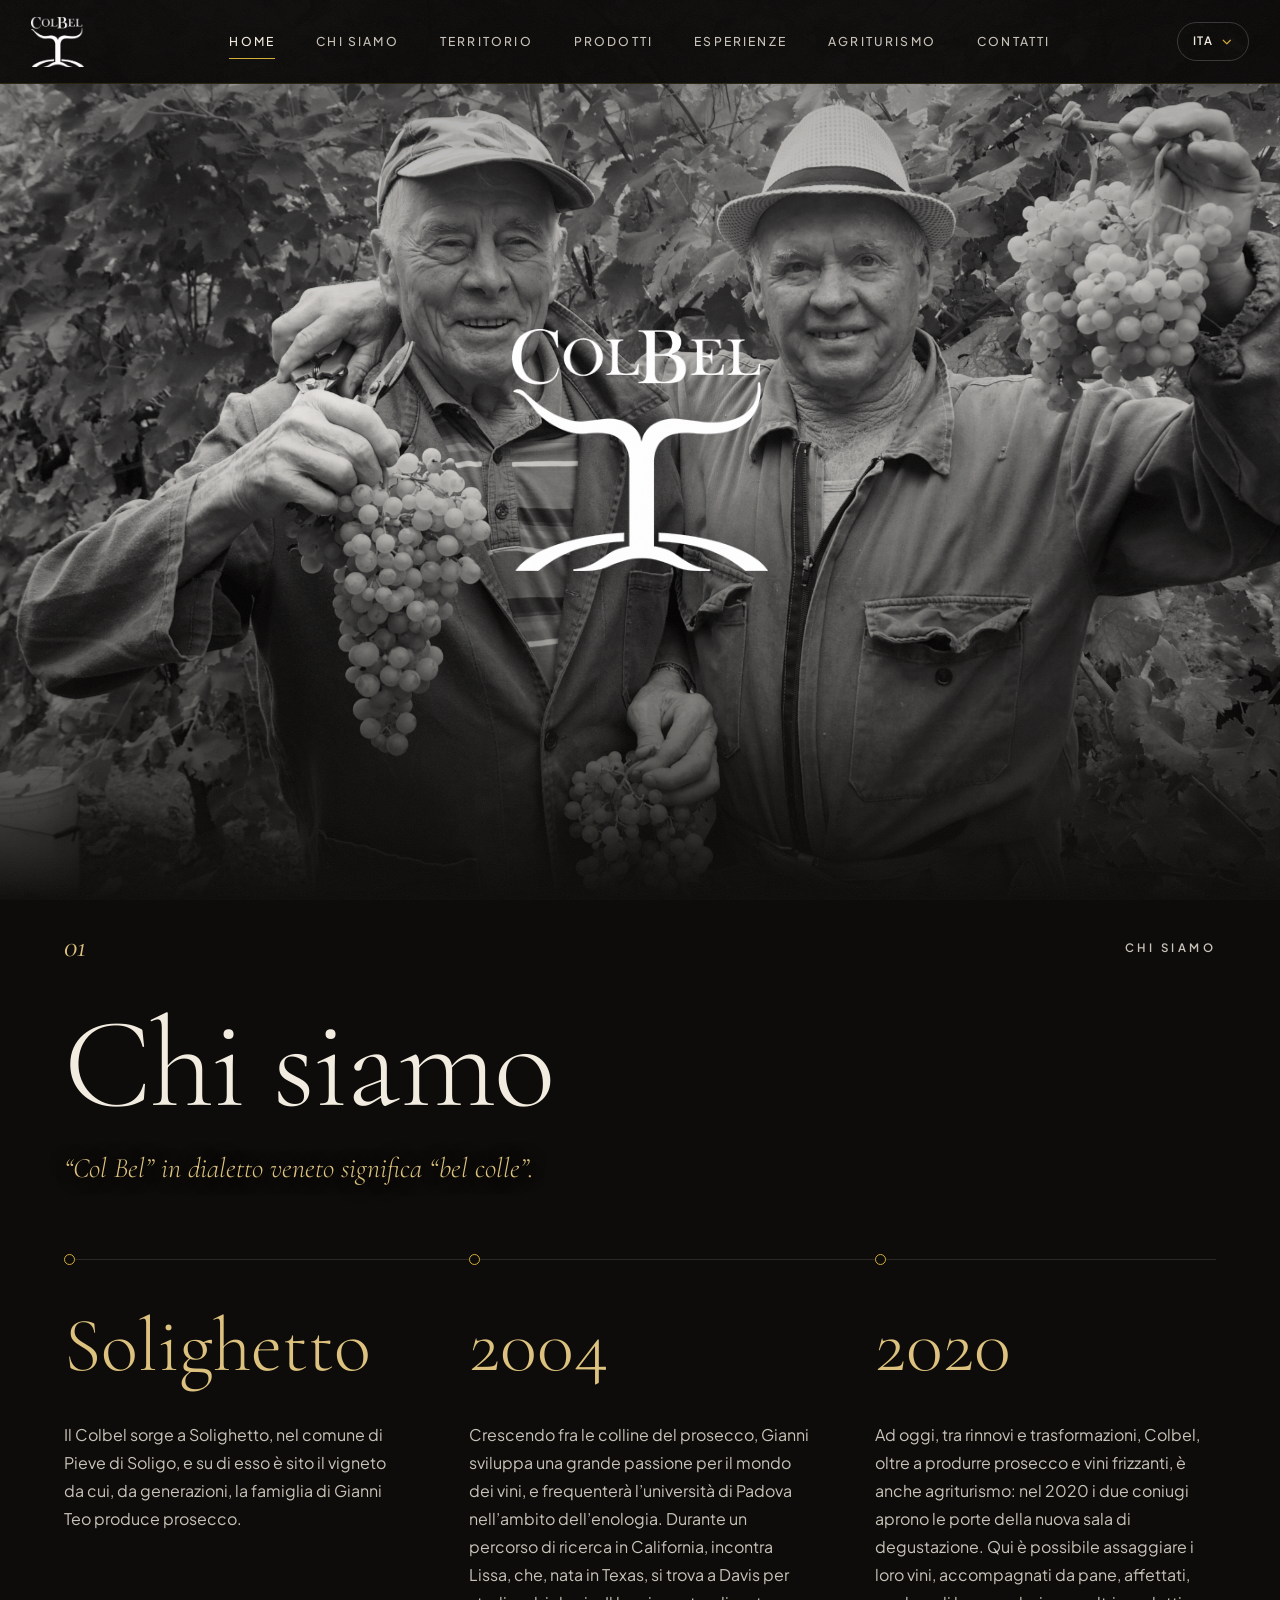
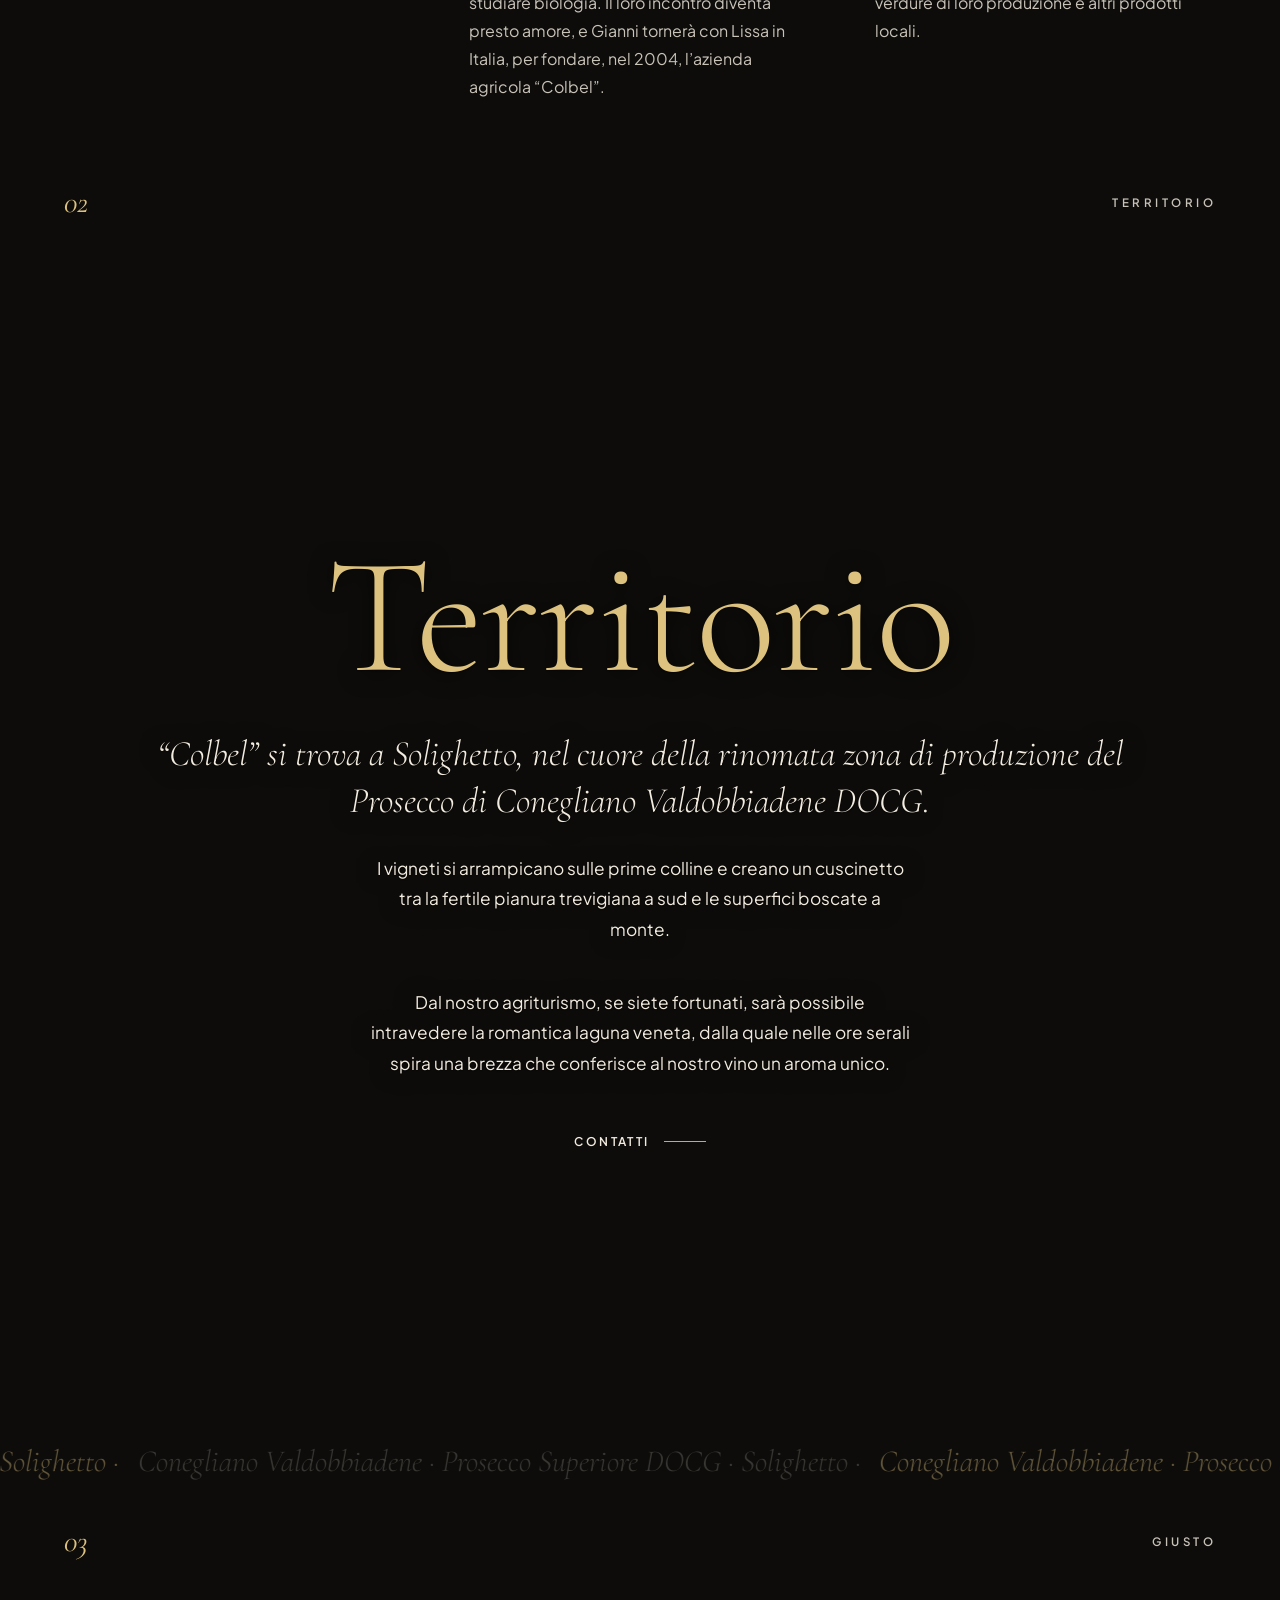
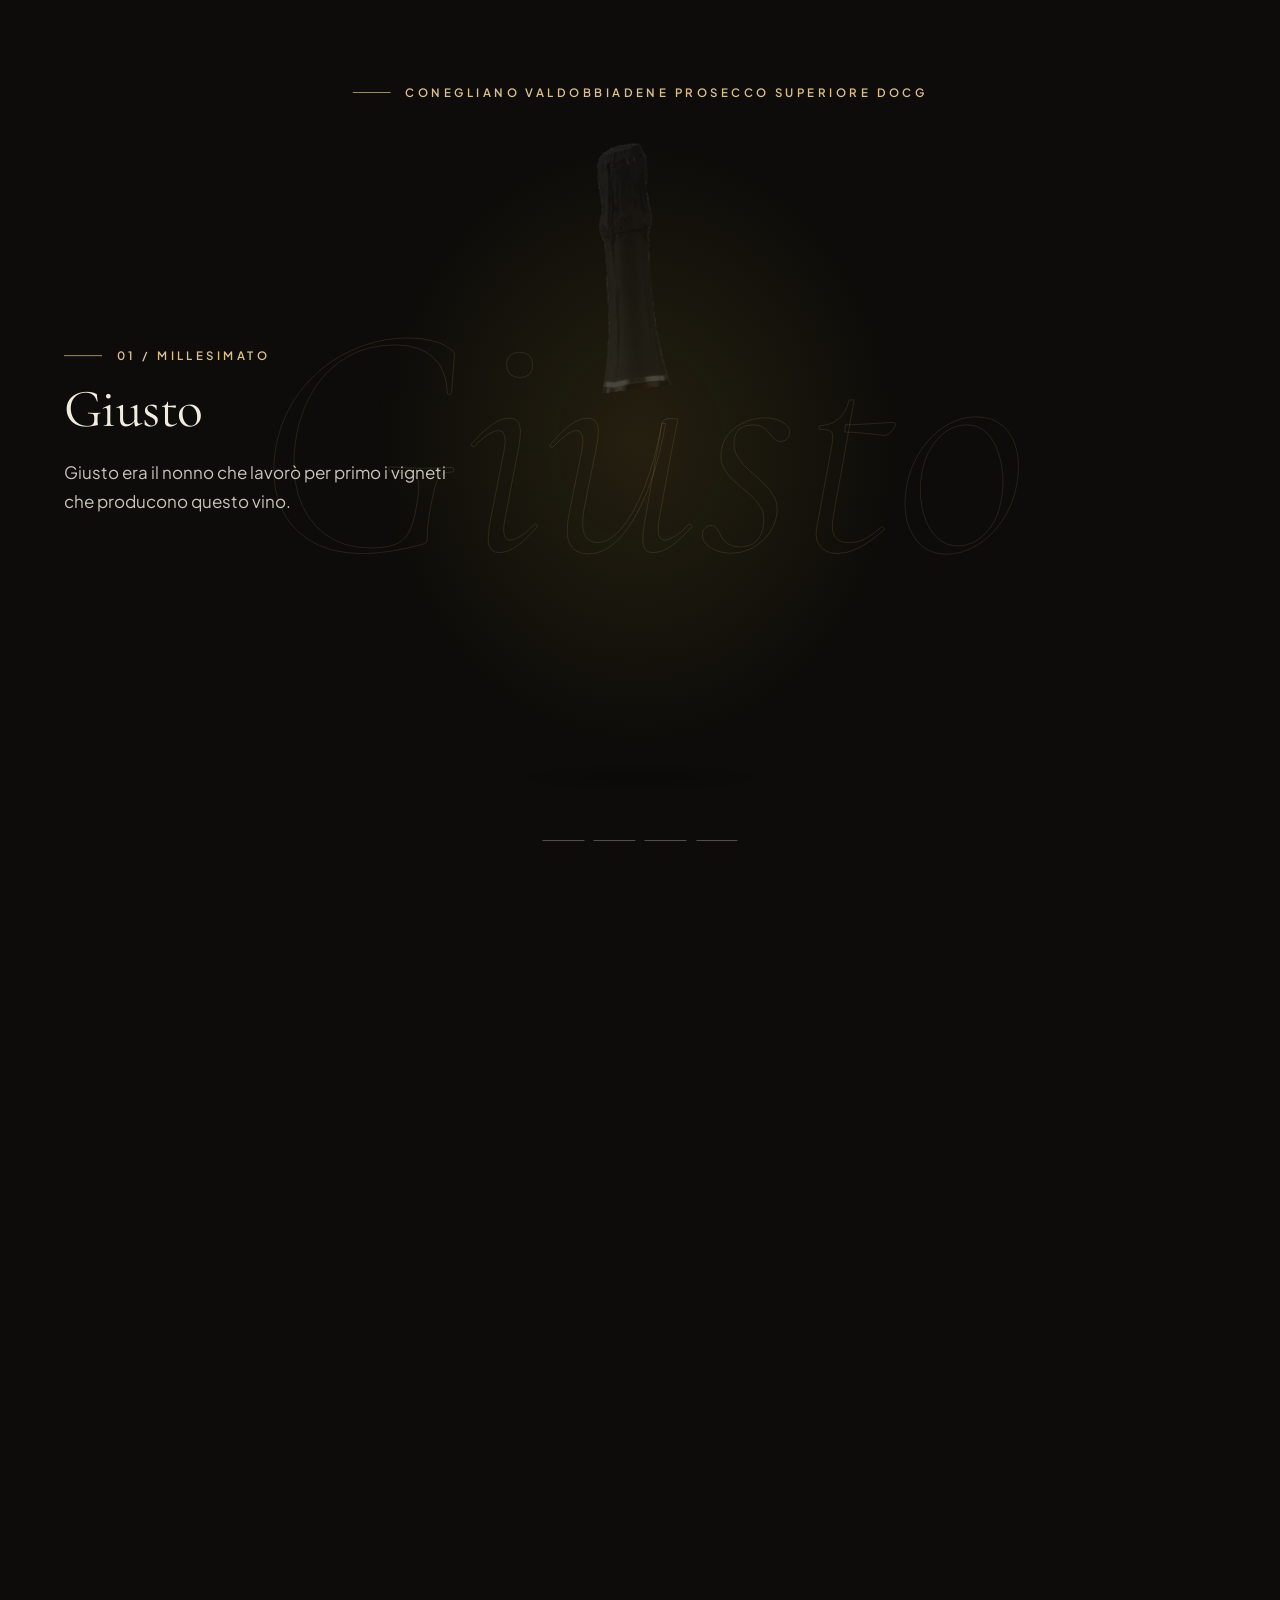
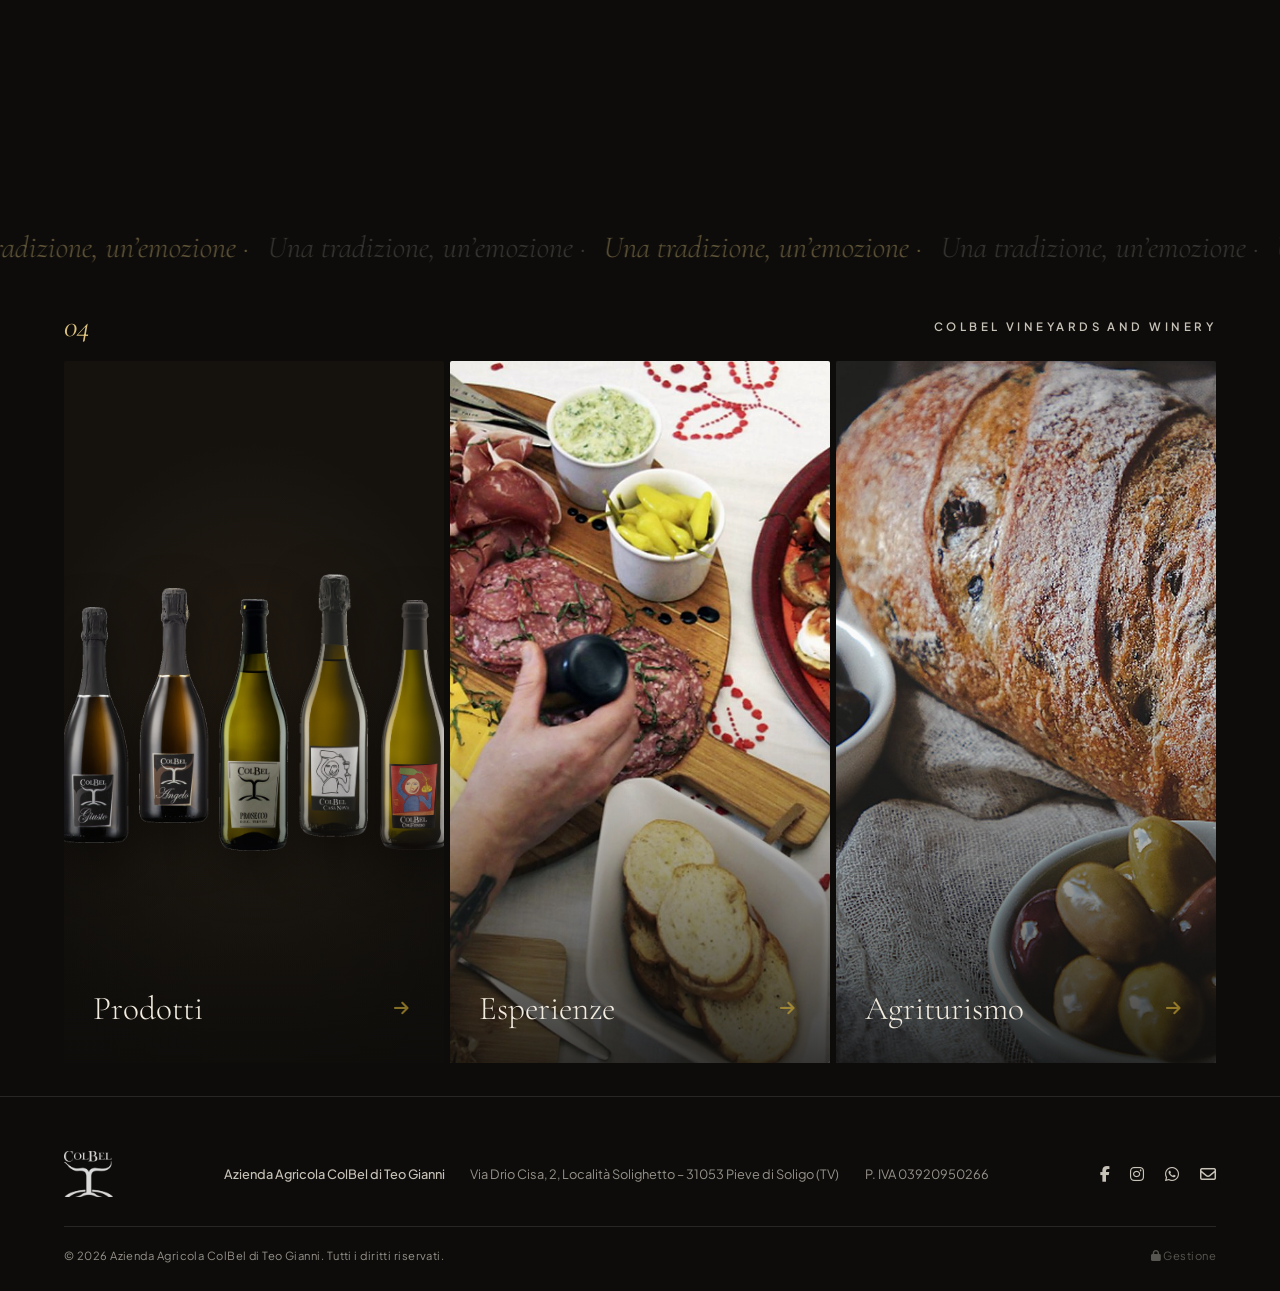
==== commit 2aa8213f: "feat: multi-page website architecture, updated assets, smooth scroll and Windows launcher" ====
--- a/index.html
+++ b/index.html
@@ -1,1130 +1,285 @@
 <!DOCTYPE html>
-<html lang="it" data-theme="light">
+<html lang="it">
 <head>
   <meta charset="UTF-8" />
   <meta name="viewport" content="width=device-width, initial-scale=1.0" />
-  <title>ColBel Vineyards and Winery – Una tradizione, un'emozione | Solighetto Conegliano Valdobbiadene</title>
-  <meta name="description" content="Azienda Agricola e Agriturismo ColBel a Solighetto, Pieve di Soligo. Produzione artigianale di Conegliano Valdobbiadene Prosecco Superiore DOCG, ColFondo, degustazioni ed esperienze nei vigneti." />
-
-  <!-- Favicon -->
+  <title>ColBel Vineyards and Winery – Una tradizione, un’emozione</title>
+  <meta name="description" content="ColBel Vineyards and Winery – Una tradizione, un’emozione. Via Drio Cisa, 2 – Loc. Solighetto, 31053 Pieve di Soligo (TV)." />
+  <meta property="og:type" content="website" />
+  <meta property="og:site_name" content="ColBel Vineyards and Winery" />
+  <meta property="og:title" content="ColBel Vineyards and Winery – Una tradizione, un’emozione" />
+  <meta property="og:description" content="ColBel Vineyards and Winery – Una tradizione, un’emozione. Via Drio Cisa, 2 – Loc. Solighetto, 31053 Pieve di Soligo (TV)." />
+  <meta property="og:locale" content="it_IT" />
+  <meta name="theme-color" content="#0a0908" />
   <link rel="icon" type="image/png" href="assets/images/logo.png" />
-
-  <!-- Stylesheet -->
-  <link rel="stylesheet" href="assets/css/style.css" />
-
-  <!-- Icons (FontAwesome CDN) -->
+  <link rel="preconnect" href="https://fonts.googleapis.com" />
+  <link rel="preconnect" href="https://fonts.gstatic.com" crossorigin />
+  <link rel="stylesheet" href="https://fonts.googleapis.com/css2?family=Cormorant+Garamond:ital,wght@0,300;0,400;0,500;1,300;1,400&family=Plus+Jakarta+Sans:wght@400;500;600;700&display=swap" />
   <link rel="stylesheet" href="https://cdnjs.cloudflare.com/ajax/libs/font-awesome/6.5.1/css/all.min.css" />
+  <link rel="stylesheet" href="assets/css/style.css?v=25" />
+  <script type="application/ld+json">{"@context":"https://schema.org","@type":"Winery","name":"ColBel Vineyards and Winery","legalName":"Azienda Agricola ColBel di Teo Gianni","slogan":"Una tradizione, un’emozione","url":"https://colbelwine.com/","logo":"https://colbelwine.com/assets/images/logo.png","email":"lissa@colbelwine.com","telephone":["+39 346 2443607","+39 349 4356778"],"vatID":"IT03920950266","address":{"@type":"PostalAddress","streetAddress":"Via Drio Cisa, 2, Località Solighetto","postalCode":"31053","addressLocality":"Pieve di Soligo","addressRegion":"TV","addressCountry":"IT"},"sameAs":["https://www.facebook.com/people/AA-Colbel-C-V-Prosecco-DOCG/100054377224427/","https://www.instagram.com/colbel_wine/"]}</script>
+  <script>document.documentElement.classList.add('js');</script>
 </head>
 <body>
 
-  <!-- ==================== HEADER & TOP NAVIGATION ==================== -->
+  <!-- ==================== HEADER ==================== -->
   <header class="site-header">
-    <a href="#home" class="brand-wrapper" aria-label="ColBel – Torna all'inizio">
-      <img src="assets/images/logo.png" alt="Logo ColBel" class="brand-logo-img" />
+    <a href="index.html" class="brand" aria-label="ColBel – Home">
+      <img src="assets/images/logo.png" alt="ColBel" />
     </a>
-
-    <!-- Overlay backdrop for mobile drawer -->
-    <div class="nav-overlay" id="navOverlay"></div>
-
-    <nav class="main-nav" id="mainNav">
-      <!-- Mobile Drawer Header -->
-      <div class="mobile-drawer-header">
-        <button class="drawer-close-btn" id="drawerCloseBtn" aria-label="Chiudi menu">&times;</button>
-      </div>
-
-      <div class="nav-links-list">
-        <a href="#home" class="nav-link active" data-i18n="nav_home"><i class="fa-solid fa-house nav-icon"></i> Home</a>
-        <a href="#chi-siamo" class="nav-link" data-i18n="nav_about"><i class="fa-solid fa-landmark nav-icon"></i> Chi Siamo</a>
-        <a href="#territorio" class="nav-link" data-i18n="nav_territory"><i class="fa-solid fa-mountain-sun nav-icon"></i> Territorio</a>
-        <a href="#prodotti" class="nav-link" data-i18n="nav_wines"><i class="fa-solid fa-wine-bottle nav-icon"></i> Vini & Prodotti</a>
-        <a href="#esperienze" class="nav-link" data-i18n="nav_experiences"><i class="fa-solid fa-glass-cheers nav-icon"></i> Esperienze</a>
-        <a href="#agriturismo" class="nav-link" data-i18n="nav_agriturismo"><i class="fa-solid fa-wheat-awn nav-icon"></i> Agriturismo</a>
-        <a href="#contatti" class="nav-link" data-i18n="nav_contacts"><i class="fa-solid fa-envelope-open-text nav-icon"></i> Contatti</a>
-      </div>
-
-      <!-- Mobile Drawer Footer with Quick Contacts & Language -->
-      <div class="mobile-drawer-footer">
-        <div class="drawer-toggles-row">
-          <div class="drawer-lang-toggle">
-            <span style="font-size: 0.72rem; letter-spacing: 0.15em; color: var(--color-gold); text-transform: uppercase;">Lingua:</span>
-            <div class="lang-toggle">
-              <button class="lang-btn active" data-lang="ita">ITA</button>
-              <button class="lang-btn" data-lang="eng">ENG</button>
-            </div>
-          </div>
-          <button class="theme-toggle-btn mobile-theme-btn" id="mobileThemeToggleBtn" aria-label="Cambia tema">
-            <i class="fa-solid fa-moon"></i>
-            <span class="theme-label">Tema Scuro</span>
-          </button>
-        </div>
-
-        <div class="drawer-quick-actions">
-          <a href="tel:+393462443607" class="drawer-action-btn" data-cb-tel="gianni">
-            <i class="fa-solid fa-phone"></i> Chiama Gianni
-          </a>
-          <a href="https://wa.me/393462443607" target="_blank" class="drawer-action-btn wa" data-cb-wa="gianni">
-            <i class="fa-brands fa-whatsapp"></i> WhatsApp Gianni
-          </a>
-          <a href="https://wa.me/393494356778" target="_blank" class="drawer-action-btn wa" data-cb-wa="lissa">
-            <i class="fa-brands fa-whatsapp"></i> WhatsApp Lissa
-          </a>
-          <a href="admin/" class="drawer-action-btn" style="border-color: rgba(212,175,55,0.4); color: var(--color-gold);">
-            <i class="fa-solid fa-sliders"></i> Console Cantina
-          </a>
-        </div>
-      </div>
+    <nav class="main-nav" id="mainNav" aria-label="Menu principale">
+      <a href="index.html" class="nav-link active"><span data-i18n="nav_home">Home</span></a>
+      <a href="index.html#chi-siamo" class="nav-link"><span data-i18n="nav_about">Chi siamo</span></a>
+      <a href="index.html#territorio" class="nav-link"><span data-i18n="nav_territory">Territorio</span></a>
+      <a href="vini.html" class="nav-link"><span data-i18n="nav_wines">Prodotti</span></a>
+      <a href="esperienze.html" class="nav-link"><span data-i18n="nav_experiences">Esperienze</span></a>
+      <a href="agriturismo.html" class="nav-link"><span data-i18n="nav_agriturismo">Agriturismo</span></a>
+      <a href="contatti.html" class="nav-link"><span data-i18n="nav_contacts">Contatti</span></a>
     </nav>
-
-    <div class="nav-actions">
-      <!-- Theme Switcher (Chiaro / Scuro) -->
-      <button class="theme-toggle-btn desktop-only" id="themeToggleBtn" aria-label="Cambia tema chiaro/scuro" title="Passa tra Tema Chiaro e Scuro">
-        <i class="fa-solid fa-moon"></i>
-        <span class="theme-label">Scuro</span>
-      </button>
-
-      <!-- Language Switcher (Desktop) -->
-      <div class="lang-toggle desktop-only" title="Seleziona lingua / Select language">
+    <div class="header-tools">
+      <div class="lang-menu" id="langMenu">
+        <button type="button" class="lang-current" id="langCurrent" aria-haspopup="true" aria-expanded="false"><span id="langCurrentLabel">ITA</span> <i class="fa-solid fa-chevron-down"></i></button>
+        <div class="lang-list" role="menu">
+          <button class="lang-btn active" data-lang="ita" role="menuitem">Italiano</button>
+          <button class="lang-btn" data-lang="eng" role="menuitem">English</button>
+        </div>
+      </div>
+      <button class="menu-toggle" id="mobileNavToggle" aria-label="Apri il menu"><span></span><span></span></button>
+    </div>
+  </header>
+
+  <div class="menu-overlay" id="menuOverlay" aria-hidden="true">
+    <nav aria-label="Menu">
+        <a href="index.html" class="active" data-i18n="nav_home">Home</a>
+        <a href="index.html#chi-siamo" data-i18n="nav_about">Chi siamo</a>
+        <a href="index.html#territorio" data-i18n="nav_territory">Territorio</a>
+        <a href="vini.html" data-i18n="nav_wines">Prodotti</a>
+        <a href="esperienze.html" data-i18n="nav_experiences">Esperienze</a>
+        <a href="agriturismo.html" data-i18n="nav_agriturismo">Agriturismo</a>
+        <a href="contatti.html" data-i18n="nav_contacts">Contatti</a>
+    </nav>
+    <div class="menu-foot">
+      <div class="lang-toggle drawer-lang-toggle">
         <button class="lang-btn active" data-lang="ita">ITA</button>
         <button class="lang-btn" data-lang="eng">ENG</button>
       </div>
-
-      <a href="#prodotti" class="btn-header-cta" data-i18n="nav_order_now">
-        <i class="fa-solid fa-wine-bottle"></i> Ordina Vini
-      </a>
-
-      <!-- Mobile Hamburger Button -->
-      <button class="mobile-nav-toggle" id="mobileNavToggle" aria-label="Toggle navigation">
-        <span></span>
-        <span></span>
-        <span></span>
-      </button>
-    </div>
-  </header>
-
-  <main>
-    <!-- ==================== 1. HERO SECTION (FULL SCREEN) ==================== -->
-    <section id="home" class="hero-section">
-      <div class="hero-bg-container">
-        <img src="assets/images/p9201811-2.jpg" alt="Vigneti Colbel a Solighetto" class="hero-bg-image" data-cb-src="impostazioni.hero_immagine" data-cb-label="Foto di apertura" />
-      </div>
-      <div class="hero-overlay"></div>
-
-      <div class="hero-content">
-        <h1 class="hero-title">
-          <img src="assets/images/logoesteso.png" alt="ColBel Vineyards and Winery" class="hero-logo" />
-        </h1>
-        <p class="hero-claim" data-cb="impostazioni.claim">Una tradizione, un'emozione</p>
-        <p class="hero-subtitle" data-cb="impostazioni.hero_sottotitolo">
-          Coltiviamo la passione per il Conegliano Valdobbiadene Prosecco Superiore DOCG sulle storiche colline di Solighetto.
-        </p>
-
-        <div class="hero-buttons">
-          <a href="#prodotti" class="btn-primary">
-            <span data-i18n="hero_btn_wines">Scopri i Vini</span>
-            <i class="fa-solid fa-arrow-right"></i>
-          </a>
-          <a href="#esperienze" class="btn-outline">
-            <span data-i18n="hero_btn_exp">Prenota Esperienza</span>
-            <i class="fa-solid fa-glass-cheers"></i>
-          </a>
-        </div>
-      </div>
-
-      <div class="hero-scroll-indicator">
-        <div class="mouse-scroll">
-          <div class="mouse-wheel"></div>
-        </div>
-        <span data-i18n="hero_scroll">Scorri per esplorare</span>
-      </div>
-    </section>
-
-
-    <!-- ==================== 2. CHI SIAMO (BORDERLESS EDITORIAL) ==================== -->
-    <section id="chi-siamo" class="editorial-fullwidth">
-      <div class="editorial-visual">
-        <img src="assets/images/p9201869_2-e1655489963356.jpg" alt="Gianni e Lissa Teo nella sala degustazione" data-cb-src="chiSiamo.immagine" />
-        <div class="editorial-visual-overlay"></div>
-      </div>
-
-      <div class="editorial-text">
-        <span class="section-label" data-cb="chiSiamo.etichetta">La Nostra Storia</span>
-        <h2 class="editorial-heading" data-cb="chiSiamo.titolo">Radici Venete, Visione Globale</h2>
-        
-        <p class="editorial-lead" data-cb="chiSiamo.introduzione">
-          «Col Bel» in dialetto veneto significa «bel colle». Il Colbel sorge a Solighetto, nel comune di Pieve di Soligo, e su di esso è sito il vigneto da cui, da generazioni, la famiglia di Gianni Teo produce prosecco.
-        </p>
-
-        <p class="editorial-body" data-cb="chiSiamo.paragrafo_1">
-          Crescendo fra le colline del prosecco, Gianni sviluppa una profonda passione per l'enologia, laureandosi all'Università di Padova. Durante un percorso di ricerca avanzata a Davis, in California, incontra Lissa, biologa texana.
-        </p>
-
-        <p class="editorial-body" data-cb="chiSiamo.paragrafo_2">
-          Il loro legame sboccia in amore autentico e nella scelta di costruire il loro futuro in Italia: nel 2004 nasce l'Azienda Agricola ColBel. Oggi, affiancando la produzione di bollicine d'eccellenza, ColBel accoglie gli ospiti nella nuova sala degustazione con i sapori genuini dell'agriturismo.
-        </p>
-
-        <div class="editorial-quote-freestyle" data-cb="chiSiamo.citazione">
-          «Un calice sincero che racchiude il rispetto per la terra, il calore della famiglia e la poesia delle nostre colline.»
-        </div>
-
-        <div class="editorial-stats" id="csStats">
-          <div class="stat-item">
-            <span class="stat-num">2004</span>
-            <span class="stat-desc" data-i18n="stat_founded">Anno di fondazione</span>
+      <a href="https://wa.me/393462443607" class="link" target="_blank" rel="noopener" data-cb-wa="gianni"><i class="fa-brands fa-whatsapp"></i> WhatsApp</a>
+    </div>
+  </div>
+
+  <main id="top" data-page="index">
+
+    <!-- 1. Apertura: foto a tutto schermo che respira lentamente, logo al centro -->
+    <section class="hero-full" id="home">
+      <div class="hero-full__bg"><img src="assets/images/p9201811-2.jpg" alt="Vendemmia sulle colline di ColBel" data-cb-src="impostazioni.hero_immagine" data-cb-label="Foto di apertura" fetchpriority="high" /></div>
+      <div class="hero-full__shade"></div>
+      <div class="hero-full__content">
+        <h1 class="hero-full__title"><img src="assets/images/logoesteso.png" alt="ColBel Vineyards and Winery" class="hero-logo" /></h1>
+      </div>
+    </section>
+
+    
+    <div class="chapter-mark grid" data-mark><div class="cm-inner"><span class="cm-num">01</span><span class="cm-line"></span><span class="cm-label" data-i18n="nav_about">Chi siamo</span></div></div>
+    
+    <section class="about-head" id="chi-siamo">
+      <div class="grid">
+        <div class="about-head__copy" data-reveal>
+          <h2 class="wide-title about-title" data-cb="chiSiamo.titolo">Chi siamo</h2>
+          <p class="lead about-lead" data-cb="chiSiamo.introduzione">“Col Bel” in dialetto veneto significa “bel colle”.</p>
+        </div>
+      </div>
+    </section>
+    <section class="section about" data-about>
+      <div class="grid">
+        <div class="about-moments">
+          <div class="about-line" aria-hidden="true"><span></span></div>
+          <article class="about-moment">
+            <span class="about-dot" aria-hidden="true"></span>
+            <span class="about-big">Solighetto</span>
+            <p class="text" data-cb="chiSiamo.paragrafo_0">Il Colbel sorge a Solighetto, nel comune di Pieve di Soligo, e su di esso è sito il vigneto da cui, da generazioni, la famiglia di Gianni Teo produce prosecco.</p>
+          </article>
+          <article class="about-moment">
+            <span class="about-dot" aria-hidden="true"></span>
+            <span class="about-big">2004</span>
+            <p class="text" data-cb="chiSiamo.paragrafo_1">Crescendo fra le colline del prosecco, Gianni sviluppa una grande passione per il mondo dei vini, e frequenterà l’università di Padova nell’ambito dell’enologia. Durante un percorso di ricerca in California, incontra Lissa, che, nata in Texas, si trova a Davis per studiare biologia. Il loro incontro diventa presto amore, e Gianni tornerà con Lissa in Italia, per fondare, nel 2004, l’azienda agricola “Colbel”.</p>
+          </article>
+          <article class="about-moment">
+            <span class="about-dot" aria-hidden="true"></span>
+            <span class="about-big">2020</span>
+            <p class="text" data-cb="chiSiamo.paragrafo_2">Ad oggi, tra rinnovi e trasformazioni, Colbel, oltre a produrre prosecco e vini frizzanti, è anche agriturismo: nel 2020 i due coniugi aprono le porte della nuova sala di degustazione. Qui è possibile assaggiare i loro vini, accompagnati da pane, affettati, verdure di loro produzione e altri prodotti locali.</p>
+          </article>
+        </div>
+      </div>
+    </section>
+
+    
+    <div class="chapter-mark grid" data-mark><div class="cm-inner"><span class="cm-num">02</span><span class="cm-line"></span><span class="cm-label" data-i18n="nav_territory">Territorio</span></div></div>
+    
+    <section class="land" id="territorio">
+      <div class="land-bg" aria-hidden="true"><img src="assets/images/IMG-20180409-WA0003.jpg" alt="" data-cb-src="territorio.immagine_sfondo" data-cb-label="Foto del territorio" /></div>
+      <div class="land-copy">
+        <h2 class="wide-title" data-cb="territorio.titolo">Territorio</h2>
+        <div class="land-cols">
+          <p class="lead" data-cb="territorio.citazione">“Colbel” si trova a Solighetto, nel cuore della rinomata zona di produzione del Prosecco di Conegliano Valdobbiadene DOCG.</p>
+          <div class="stack">
+            <p class="text" data-cb="territorio.descrizione">I vigneti si arrampicano sulle prime colline e creano un cuscinetto tra la fertile pianura trevigiana a sud e le superfici boscate a monte.</p>
+            <p class="text" data-cb="territorio.descrizione_2">Dal nostro agriturismo, se siete fortunati, sarà possibile intravedere la romantica laguna veneta, dalla quale nelle ore serali spira una brezza che conferisce al nostro vino un aroma unico.</p>
+            <div class="actions"><a href="contatti.html" class="link"><span data-i18n="nav_contacts">Contatti</span></a></div>
           </div>
-          <div class="stat-item">
-            <span class="stat-num">DOCG</span>
-            <span class="stat-desc" data-i18n="stat_altitude">Conegliano Valdobbiadene</span>
+        </div>
+      </div>
+    </section>
+
+    <div class="marquee" data-dir="left" aria-hidden="true"><div class="marquee-track"><span>Conegliano Valdobbiadene · Prosecco Superiore DOCG · Solighetto ·</span><span>Conegliano Valdobbiadene · Prosecco Superiore DOCG · Solighetto ·</span><span>Conegliano Valdobbiadene · Prosecco Superiore DOCG · Solighetto ·</span><span>Conegliano Valdobbiadene · Prosecco Superiore DOCG · Solighetto ·</span><span>Conegliano Valdobbiadene · Prosecco Superiore DOCG · Solighetto ·</span><span>Conegliano Valdobbiadene · Prosecco Superiore DOCG · Solighetto ·</span><span>Conegliano Valdobbiadene · Prosecco Superiore DOCG · Solighetto ·</span><span>Conegliano Valdobbiadene · Prosecco Superiore DOCG · Solighetto ·</span><span>Conegliano Valdobbiadene · Prosecco Superiore DOCG · Solighetto ·</span><span>Conegliano Valdobbiadene · Prosecco Superiore DOCG · Solighetto ·</span><span>Conegliano Valdobbiadene · Prosecco Superiore DOCG · Solighetto ·</span><span>Conegliano Valdobbiadene · Prosecco Superiore DOCG · Solighetto ·</span></div></div>
+    
+    <div class="chapter-mark grid" data-mark><div class="cm-inner"><span class="cm-num">03</span><span class="cm-line"></span><span class="cm-label" data-i18n="mark_bottle">Giusto</span></div></div>
+
+    <!-- 4. Momento fermo: la bottiglia che ruota -->
+    <section class="bottle-scroll" id="bottiglia" aria-label="Giusto">
+     <div class="bottle-story">
+      <span class="eyebrow story-title" data-cb="scrollytelling.titolo_sezione" data-cb-label="Titolo della sezione">Conegliano Valdobbiadene Prosecco Superiore DOCG</span>
+      <span class="story-word" aria-hidden="true">Giusto</span>
+      <!--
+        BOTTIGLIA — oggi PNG trasparente con rotazione simulata.
+        Con il video senza sfondo: esporta i fotogrammi in assets/bottiglia/giusto-0001.webp, giusto-0002.webp, …
+        e imposta data-frames con il loro numero (es. data-frames="120"). Vedi README → "Video della bottiglia".
+      -->
+      <div class="bottle-stage" id="bottleStage" data-frames="0" data-frames-src="assets/bottiglia/giusto-{n}.webp" data-frames-pad="4">
+        <img class="bottle-img" src="assets/images/bottiglie/giusto.png" alt="Giusto Millesimato Prosecco Superiore DOCG" data-cb-src="scrollytelling.immagine_bottiglia" data-cb-label="Bottiglia (PNG trasparente)" />
+        <div class="bottle-sheen"></div>
+        <div class="bottle-shadow"></div>
+      </div>
+      <div class="story-steps">
+        <article class="story-step is-first" data-step="0">
+          <span class="eyebrow" data-cb="scrollytelling.step.0.badge" data-cb-label="Etichetta">01 / Millesimato</span>
+          <h3 class="h2" data-cb="scrollytelling.step.0.titolo" data-cb-label="Titolo">Giusto</h3>
+          <p class="text" data-cb="scrollytelling.step.0.testo" data-cb-label="Testo">Giusto era il nonno che lavorò per primo i vigneti che producono questo vino.</p>
+          
+        </article>
+        <article class="story-step" data-step="1">
+          <span class="eyebrow" data-cb="scrollytelling.step.1.badge" data-cb-label="Etichetta">02 / Millesimato</span>
+          <h3 class="h2" data-cb="scrollytelling.step.1.titolo" data-cb-label="Titolo">Il nostro primo “Millesimato”</h3>
+          <p class="text" data-cb="scrollytelling.step.1.testo" data-cb-label="Testo">Il suo nome ci sembrava adatto per il nostro primo “Millesimato”, il Prosecco che più di ogni altro riporta nel bicchiere quelle caratteristiche che sono tipiche del vitigno e dell’annata.</p>
+          
+        </article>
+        <article class="story-step" data-step="2">
+          <span class="eyebrow" data-cb="scrollytelling.step.2.badge" data-cb-label="Etichetta">03 / Vino Spumante Brut</span>
+          <h3 class="h2" data-cb="scrollytelling.step.2.titolo" data-cb-label="Titolo">Vino Spumante Brut</h3>
+          <p class="text" data-cb="scrollytelling.step.2.testo" data-cb-label="Testo">Equilibrato ed elegante con una struttura molto definita e profumi delicati e fruttati, può accompagnare l’intero pasto o essere servito come aperitivo o per un brindisi.</p>
+          
+        </article>
+        <article class="story-step" data-step="3">
+          <span class="eyebrow" data-cb="scrollytelling.step.3.badge" data-cb-label="Etichetta">04 / Vino Spumante Brut</span>
+          <h3 class="h2" data-cb="scrollytelling.step.3.titolo" data-cb-label="Titolo">11, 90 Euro/bottiglia</h3>
+          <p class="text" data-cb="scrollytelling.step.3.testo" data-cb-label="Testo">(ordine minimo di 6 bottiglie) I prezzi sono IVA inclusa con spedizione a casa qui in Italia.</p>
+          
+          <div class="actions">
+            <a href="vini.html" class="btn"><span data-i18n="scrolly_all_wines">Scopri i nostri vini</span> <i class="fa-solid fa-arrow-right"></i></a>
+            <button class="link" id="scrollyOrderBtn" onclick="openOrderModal('Giusto – Prosecco Superiore DOCG Millesimato Brut', 11.90)">
+              <span data-cb="scrollytelling.ordine.testo_pulsante" data-cb-label="Testo del pulsante">Ordina questa bottiglia</span>
+            </button>
           </div>
-          <div class="stat-item">
-            <span class="stat-num">100%</span>
-            <span class="stat-desc" data-i18n="stat_heritage">Tradizione di famiglia</span>
-          </div>
-        </div>
-      </div>
-    </section>
-
-
-    <!-- ==================== 3. TERRITORIO (100% FULL-BLEED PANORAMIC, NO BOXES) ==================== -->
-    <section id="territorio" class="panorama-banner" style="background-image: url('assets/images/IMG-20180409-WA0003.jpg');" data-cb-bg="territorio.immagine_sfondo">
-      <div class="panorama-banner-overlay"></div>
+        </article>
+      </div>
+      <div class="story-progress" aria-hidden="true"><span><i></i></span><span><i></i></span><span><i></i></span><span><i></i></span></div>
+    </div>
+    </section>
+
+    <div class="marquee" data-dir="right" aria-hidden="true"><div class="marquee-track"><span>Una tradizione, un’emozione ·</span><span>Una tradizione, un’emozione ·</span><span>Una tradizione, un’emozione ·</span><span>Una tradizione, un’emozione ·</span><span>Una tradizione, un’emozione ·</span><span>Una tradizione, un’emozione ·</span><span>Una tradizione, un’emozione ·</span><span>Una tradizione, un’emozione ·</span><span>Una tradizione, un’emozione ·</span><span>Una tradizione, un’emozione ·</span><span>Una tradizione, un’emozione ·</span><span>Una tradizione, un’emozione ·</span></div></div>
+    
+    <div class="chapter-mark grid" data-mark><div class="cm-inner"><span class="cm-num">04</span><span class="cm-line"></span><span class="cm-label" data-i18n="mark_discover">ColBel Vineyards and Winery</span></div></div>
+
+    <!-- 5. Indice: i titoli delle pagine, la foto cambia passando sopra -->
+    
+    <section class="doors" id="scopri">
       
-      <div class="panorama-content">
-        <span class="section-label" style="margin-bottom: 1rem;" data-cb="territorio.etichetta">Patrimonio Unesco</span>
-        <h2 class="panorama-title" data-cb="territorio.titolo">Le Colline del Prosecco DOCG</h2>
-        <div class="panorama-quote" data-cb="territorio.citazione">
-          «I vigneti si arrampicano sulle prime colline e creano un cuscinetto tra la fertile pianura trevigiana e le superfici boscate a monte.»
-        </div>
-        <p class="panorama-desc" data-cb="territorio.descrizione">
-          Dal nostro agriturismo, nelle giornate terse, lo sguardo spazia fino alla romantica Laguna Veneta. Nelle ore serali, una brezza gentile risale la pianura donando alle nostre uve Glera un'acidità vibrante e aromi inconfondibili.
-        </p>
-        <a href="#contatti" class="btn-primary">
-          <span data-cb="territorio.testo_pulsante">Vieni a Trovarci a Solighetto</span>
-          <i class="fa-solid fa-location-dot"></i>
+        <a href="vini.html" class="door door--wines">
+          <span class="door-bottles"><img src="assets/images/bottiglie/giusto.png" alt="" loading="lazy" /><img src="assets/images/bottiglie/angelo.png" alt="" loading="lazy" /><img src="assets/images/bottiglie/treviso-doc.png" alt="" loading="lazy" /><img src="assets/images/bottiglie/casanova-brut.png" alt="" loading="lazy" /><img src="assets/images/bottiglie/colfondo.png" alt="" loading="lazy" /></span>
+          <span class="door-shade"></span>
+          <span class="door-title"><span data-i18n="nav_wines">Prodotti</span> <i class="fa-solid fa-arrow-right"></i></span>
         </a>
-      </div>
-    </section>
-
-
-    <!-- ==================== SCROLLYTELLING: ANATOMIA DI UN MILLESIMATO ==================== -->
-    <section id="scrollytelling-showcase" class="scrolly-container">
-      <div class="scrolly-sticky-stage">
-        <!-- Background Ambient Lighting -->
-        <div class="scrolly-ambient-bg">
-          <div class="scrolly-glow-orb"></div>
-        </div>
-
-        <!-- Center Bottle Stage -->
-        <div class="scrolly-bottle-core">
-          <div class="scrolly-bottle-halo"></div>
-          <img src="assets/images/ColBel_Giusto_transparent.png" alt="Bottiglia Giusto Millesimato ColBel" class="scrolly-bottle-img" id="scrollyBottle" data-cb-src="scrollytelling.immagine_bottiglia" />
-          <div class="scrolly-bottle-reflection"></div>
-        </div>
-
-        <!-- Progress Indicator -->
-        <div class="scrolly-indicators">
-          <div class="scrolly-dot active" data-step="1"><span>01</span></div>
-          <div class="scrolly-dot" data-step="2"><span>02</span></div>
-          <div class="scrolly-dot" data-step="3"><span>03</span></div>
-          <div class="scrolly-dot" data-step="4"><span>04</span></div>
-        </div>
-
-        <!-- Scroll Prompt Hint -->
-        <div class="scrolly-scroll-hint">
-          <span>Scroll per esplorare</span>
-          <i class="fa-solid fa-chevron-down"></i>
-        </div>
-
-        <!-- Story Chapter Cards (Overlaying around the bottle) -->
-        <div class="scrolly-chapters-layer">
-          <!-- Step 1: Origini -->
-          <article class="scrolly-chapter step-1 active" id="scrollyStep1">
-            <span class="scrolly-badge" data-cb="scrollytelling.step.0.badge">01 / Le Origini</span>
-            <h3 class="scrolly-title" data-cb="scrollytelling.step.0.titolo">Omaggio a Nonno Giusto</h3>
-            <p class="scrolly-text" data-cb="scrollytelling.step.0.testo">
-              Giusto era il nonno che per primo lavorò i vigneti che oggi danno vita a questo vino. Il suo nome onora una storia di famiglia iniziata su queste colline.
-            </p>
-            <div class="scrolly-meta-tag">
-              <i class="fa-solid fa-seedling"></i>
-              <span data-cb="scrollytelling.step.0.meta_testo">Vigneti Storici a Solighetto</span>
-            </div>
-          </article>
-
-          <!-- Step 2: Terroir -->
-          <article class="scrolly-chapter step-2" id="scrollyStep2">
-            <span class="scrolly-badge" data-cb="scrollytelling.step.1.badge">02 / Il Terroir</span>
-            <h3 class="scrolly-title" data-cb="scrollytelling.step.1.titolo">Colline Eroiche di Solighetto</h3>
-            <p class="scrolly-text" data-cb="scrollytelling.step.1.testo">
-              Pendenze scoscese baciate dal sole e rinfrescate dalla brezza serale che sale dalla Laguna Veneta, donando alle uve Glera acidità e sapidità uniche.
-            </p>
-            <div class="scrolly-meta-tag">
-              <i class="fa-solid fa-mountain"></i>
-              <span data-cb="scrollytelling.step.1.meta_testo">Conegliano Valdobbiadene DOCG</span>
-            </div>
-          </article>
-
-          <!-- Step 3: Sentori & Perlage -->
-          <article class="scrolly-chapter step-3" id="scrollyStep3">
-            <span class="scrolly-badge" data-cb="scrollytelling.step.2.badge">03 / I Sentori</span>
-            <h3 class="scrolly-title" data-cb="scrollytelling.step.2.titolo">Perlage Fine & Minerale</h3>
-            <p class="scrolly-text" data-cb="scrollytelling.step.2.testo">
-              Bollicina sottile e persistente. Al naso profuma di mela cotogna, pera croccante e fiori di glicine. Asciutto, elegante e straordinariamente armonioso.
-            </p>
-            <div class="scrolly-meta-tag">
-              <i class="fa-solid fa-wine-glass"></i>
-              <span data-cb="scrollytelling.step.2.meta_testo">Brut • Struttura Minerale</span>
-            </div>
-          </article>
-
-          <!-- Step 4: Nel Bicchiere & Ordine -->
-          <article class="scrolly-chapter step-4" id="scrollyStep4" data-cb-item="scrollytelling.ordine" data-cb-kind="ordine">
-            <span class="scrolly-badge" data-cb="scrollytelling.step.3.badge">04 / Nel Bicchiere</span>
-            <h3 class="scrolly-title" data-cb="scrollytelling.step.3.titolo">11,90 € / Bottiglia</h3>
-            <p class="scrolly-text" data-cb="scrollytelling.step.3.testo">
-              Perfetto dall'aperitivo a tutto pasto, accompagnato dal nostro pane cotto a legna e dalla soppressa della cantina seicentesca.
-            </p>
-            <button class="btn-primary" id="scrollyOrderBtn" onclick="openOrderModal('Giusto Prosecco Superiore DOCG Brut', 11.90)">
-              <span data-cb="scrollytelling.ordine.testo_pulsante">Ordina questa Bottiglia</span>
-              <i class="fa-brands fa-whatsapp"></i>
-            </button>
-          </article>
-        </div>
-      </div>
-    </section>
-
-
-    <!-- ==================== 4. PRODOTTI & VINI (SFILATA ALTERNATA & PALCOSCENICO) ==================== -->
-    <section id="prodotti" class="wines-showcase-section">
-      <div class="section-header-wide">
-        <div class="header-text-group">
-          <span class="section-label" data-cb="impostazioni.testi_sezioni.vini_etichetta">La Cantina ColBel</span>
-          <h2 class="wines-title" data-cb="impostazioni.testi_sezioni.vini_titolo">I Nostri Vini & Spumanti</h2>
-          <p data-cb="impostazioni.testi_sezioni.vini_sottotitolo">
-            Spedizioni dirette dalla cantina a casa vostra in tutta Italia • IVA inclusa • Minimo 6 bottiglie
-          </p>
-        </div>
-
-        <!-- VIEW SWITCHER: Permette di provare e scegliere tra le due modalità -->
-        <div class="wines-view-switcher" role="radiogroup" aria-label="Modalità di visualizzazione vini">
-          <span class="switcher-hint">Scegli la visuale:</span>
-          <button class="view-switch-btn active" data-view="runway" id="viewRunwayBtn">
-            <i class="fa-solid fa-arrows-split-up-and-left"></i>
-            <span>Sfilata Alternata</span>
-          </button>
-          <button class="view-switch-btn" data-view="stage" id="viewStageBtn">
-            <i class="fa-solid fa-film"></i>
-            <span>Palcoscenico Unico</span>
-          </button>
-        </div>
-      </div>
-
-      <!-- ==========================================================================
-           MODALITÀ 1: SFILATA MONOGRAFICA ALTERNATA A TUTTA LARGHEZZA (RUNWAY)
-           Zero Schede, 100% Full-Bleed, Bottiglie entrano da Sinistra e Destra allo Scroll
-           ========================================================================== -->
-      <div class="wines-runway-container" id="winesRunwayView">
-
-        <!-- VINO 1: GIUSTO DOCG BRUT (BOTTIGLIA DA SINISTRA) -->
-        <article class="wine-runway-strip align-left" data-category="docg">
-          <div class="runway-ambient-halo"></div>
-          <div class="runway-inner">
-            <div class="runway-bottle-stage">
-              <div class="runway-bottle-aura"></div>
-              <img src="assets/images/ColBel_Giusto_transparent.png" alt="Prosecco Superiore DOCG Millesimato Giusto Brut" class="runway-bottle-img" />
-              <div class="runway-bottle-shadow"></div>
-            </div>
-            <div class="runway-info-col">
-              <span class="runway-tag-pill">01 / Millesimato Brut</span>
-              <span class="runway-appellation">Conegliano Valdobbiadene Prosecco Superiore DOCG</span>
-              <h3 class="runway-wine-title">Giusto Millesimato</h3>
-              <div class="runway-wine-type">Vino Spumante Brut</div>
-              <p class="runway-wine-desc">
-                Giusto era il nonno che per primo lavorò questi vigneti con passione instancabile. Riporta nel calice le tipicità più pure del vitigno e dell’annata: straordinariamente equilibrato ed elegante, con profumi delicati di mela cotogna, fiori di campo e crosta di pane.
-              </p>
-              <div class="runway-pricing-row">
-                <div class="runway-price-group">
-                  <span class="runway-price">11,90 €</span>
-                  <span class="runway-price-note">IVA incl. (min. 6 bott.)</span>
-                </div>
-                <button class="btn-primary" onclick="openOrderModal('Giusto Prosecco Superiore DOCG Brut', 11.90)">
-                  <span data-i18n="btn_order">Ordina Bottiglia</span>
-                  <i class="fa-brands fa-whatsapp"></i>
-                </button>
-              </div>
-            </div>
-          </div>
-        </article>
-
-        <!-- VINO 2: ANGELO DOCG EXTRA DRY (BOTTIGLIA DA DESTRA) -->
-        <article class="wine-runway-strip align-right" data-category="docg">
-          <div class="runway-ambient-halo"></div>
-          <div class="runway-inner">
-            <div class="runway-info-col">
-              <span class="runway-tag-pill">02 / Millesimato Extra Dry</span>
-              <span class="runway-appellation">Conegliano Valdobbiadene Prosecco Superiore DOCG</span>
-              <h3 class="runway-wine-title">Angelo Millesimato</h3>
-              <div class="runway-wine-type">Vino Spumante Extra Dry</div>
-              <p class="runway-wine-desc">
-                Dedicato ad Angelo, custode delle tradizioni di famiglia. Combina l’aroma caratteristico della varietà Glera con una sapidità vellutata e un perlage finissimo. Al palato è fresco, morbido ed equilibrato, con profumi avvolgenti di pera Williams, mela Golden e fiori di glicine.
-              </p>
-              <div class="runway-pricing-row">
-                <div class="runway-price-group">
-                  <span class="runway-price">11,90 €</span>
-                  <span class="runway-price-note">IVA incl. (min. 6 bott.)</span>
-                </div>
-                <button class="btn-primary" onclick="openOrderModal('Angelo Prosecco Superiore DOCG Extra Dry', 11.90)">
-                  <span data-i18n="btn_order">Ordina Bottiglia</span>
-                  <i class="fa-brands fa-whatsapp"></i>
-                </button>
-              </div>
-            </div>
-            <div class="runway-bottle-stage">
-              <div class="runway-bottle-aura"></div>
-              <img src="assets/images/ColBel_Angelo_transparent.png" alt="Prosecco Superiore DOCG Millesimato Angelo Extra Dry" class="runway-bottle-img" />
-              <div class="runway-bottle-shadow"></div>
-            </div>
-          </div>
-        </article>
-
-        <!-- VINO 3: PROSECCO DOC TREVISO FRIZZANTE (BOTTIGLIA DA SINISTRA) -->
-        <article class="wine-runway-strip align-left" data-category="frizzante">
-          <div class="runway-ambient-halo"></div>
-          <div class="runway-inner">
-            <div class="runway-bottle-stage">
-              <div class="runway-bottle-aura"></div>
-              <img src="assets/images/doc-frizz_transparent.png" alt="Prosecco DOC Treviso Frizzante" class="runway-bottle-img" />
-              <div class="runway-bottle-shadow"></div>
-            </div>
-            <div class="runway-info-col">
-              <span class="runway-tag-pill">03 / Tradizione Veneta</span>
-              <span class="runway-appellation">Prosecco DOC Treviso</span>
-              <h3 class="runway-wine-title">DOC Treviso Frizzante</h3>
-              <div class="runway-wine-type">Vino Frizzante Tradizionale</div>
-              <p class="runway-wine-desc">
-                Gradevole freschezza e vivacità immediata. Profumi fragranti di pera fresca e mela renetta accompagnati da sfumature floreali di acacia. Secco, beverino ma morbido grazie alla sua acidità bilanciata: il compagno ideale per aperitivi informali e convivialità.
-              </p>
-              <div class="runway-pricing-row">
-                <div class="runway-price-group">
-                  <span class="runway-price">8,90 €</span>
-                  <span class="runway-price-note">IVA incl. (min. 6 bott.)</span>
-                </div>
-                <button class="btn-primary" onclick="openOrderModal('Prosecco DOC Treviso Frizzante', 8.90)">
-                  <span data-i18n="btn_order">Ordina Bottiglia</span>
-                  <i class="fa-brands fa-whatsapp"></i>
-                </button>
-              </div>
-            </div>
-          </div>
-        </article>
-
-        <!-- VINO 4: CASA NOVA BRUT (BOTTIGLIA DA DESTRA) -->
-        <article class="wine-runway-strip align-right" data-category="frizzante">
-          <div class="runway-ambient-halo"></div>
-          <div class="runway-inner">
-            <div class="runway-info-col">
-              <span class="runway-tag-pill">04 / Casa Nova Spumante</span>
-              <span class="runway-appellation">Vino Spumante di Qualità</span>
-              <h3 class="runway-wine-title">Casa Nova Brut</h3>
-              <div class="runway-wine-type">Vino Spumante Brut</div>
-              <p class="runway-wine-desc">
-                La versione spumantizzata dell'iconico Casa Nova. Fresco, vivace e contemporaneo: profumo floreale fragrante con accenti di mela verde e scorza di cedro. Ottimo sia per aperitivi di carattere sia per accompagnare risotti di terra, crostacei e piatti di mare.
-              </p>
-              <div class="runway-pricing-row">
-                <div class="runway-price-group">
-                  <span class="runway-price">8,40 €</span>
-                  <span class="runway-price-note">IVA incl. (min. 6 bott.)</span>
-                </div>
-                <button class="btn-primary" onclick="openOrderModal('Casa Nova Spumante Brut', 8.40)">
-                  <span data-i18n="btn_order">Ordina Bottiglia</span>
-                  <i class="fa-brands fa-whatsapp"></i>
-                </button>
-              </div>
-            </div>
-            <div class="runway-bottle-stage">
-              <div class="runway-bottle-aura"></div>
-              <img src="assets/images/colbel-casanova_transparent.png" alt="Casa Nova Spumante Brut" class="runway-bottle-img" />
-              <div class="runway-bottle-shadow"></div>
-            </div>
-          </div>
-        </article>
-
-        <!-- VINO 5: CASA NOVA BIANCO FRIZZANTE (BOTTIGLIA DA SINISTRA) -->
-        <article class="wine-runway-strip align-left" data-category="frizzante">
-          <div class="runway-ambient-halo"></div>
-          <div class="runway-inner">
-            <div class="runway-bottle-stage">
-              <div class="runway-bottle-aura"></div>
-              <img src="assets/images/colbel-casanova-corona_transparent.png" alt="Casa Nova Vino Bianco Frizzante" class="runway-bottle-img" />
-              <div class="runway-bottle-shadow"></div>
-            </div>
-            <div class="runway-info-col">
-              <span class="runway-tag-pill">05 / Spritz & Convivio</span>
-              <span class="runway-appellation">Vino Bianco Frizzante (Tappo Corona)</span>
-              <h3 class="runway-wine-title">Casa Nova Frizzante</h3>
-              <div class="runway-wine-type">Chiusura Tradizionale con Tappo Corona</div>
-              <p class="runway-wine-desc">
-                Il più immediato, sincero e conviviale dei nostri vini. Rifermentato in autoclave per esaltare i profumi varietali dell'uva fresca. Base d'elezione per l'autentico spritz veneto o servito ben fresco in abbinamento ad antipasti rustici e focacce calde.
-              </p>
-              <div class="runway-pricing-row">
-                <div class="runway-price-group">
-                  <span class="runway-price">7,90 €</span>
-                  <span class="runway-price-note">IVA incl. (min. 6 bott.)</span>
-                </div>
-                <button class="btn-primary" onclick="openOrderModal('Casa Nova Bianco Frizzante', 7.90)">
-                  <span data-i18n="btn_order">Ordina Bottiglia</span>
-                  <i class="fa-brands fa-whatsapp"></i>
-                </button>
-              </div>
-            </div>
-          </div>
-        </article>
-
-        <!-- VINO 6: COLBEL COLFONDO (BOTTIGLIA DA DESTRA) -->
-        <article class="wine-runway-strip align-right" data-category="frizzante">
-          <div class="runway-ambient-halo"></div>
-          <div class="runway-inner">
-            <div class="runway-info-col">
-              <span class="runway-tag-pill">06 / Metodo Ancestrale</span>
-              <span class="runway-appellation">Metodo Ancestrale Rifermentato sui Lieviti</span>
-              <h3 class="runway-wine-title">ColBel ColFondo</h3>
-              <div class="runway-wine-type">Rifermentato con Lieviti Naturali in Bottiglia</div>
-              <p class="runway-wine-desc">
-                L’autentico ambasciatore dei vecchi vignaioli trevigiani. Il vino riposa e matura sui propri lieviti indigeni direttamente in bottiglia, creando un profilo minerale, secco e straordinariamente gastronomico. Tradizionalmente scaraffato o servito velato con pane caldo e soppressa.
-              </p>
-              <div class="runway-pricing-row">
-                <div class="runway-price-group">
-                  <span class="runway-price">7,90 €</span>
-                  <span class="runway-price-note">IVA incl. (min. 6 bott.)</span>
-                </div>
-                <button class="btn-primary" onclick="openOrderModal('ColBel ColFondo Metodo Ancestrale', 7.90)">
-                  <span data-i18n="btn_order">Ordina Bottiglia</span>
-                  <i class="fa-brands fa-whatsapp"></i>
-                </button>
-              </div>
-            </div>
-            <div class="runway-bottle-stage">
-              <div class="runway-bottle-aura"></div>
-              <img src="assets/images/colbel-colfondo_transparent.png" alt="ColBel ColFondo Metodo Ancestrale" class="runway-bottle-img" />
-              <div class="runway-bottle-shadow"></div>
-            </div>
-          </div>
-        </article>
-
-      </div>
-
-
-      <!-- ==========================================================================
-           MODALITÀ 2: PALCOSCENICO UNICO INTERATTIVO A SCHERMO INTERO (STAGE)
-           Zero Schede, 100% Full-Bleed, Selettore Vini, Cambio Dinamico con Bottiglie
-           ========================================================================== -->
-      <div class="wines-stage-container" id="winesStageView">
-        
-        <!-- Tab di selezione rapida del vino -->
-        <nav class="stage-tabs-nav" aria-label="Seleziona vino sul palcoscenico">
-          <button class="stage-tab-btn active" data-index="0">01 Giusto DOCG</button>
-          <button class="stage-tab-btn" data-index="1">02 Angelo DOCG</button>
-          <button class="stage-tab-btn" data-index="2">03 Treviso DOC</button>
-          <button class="stage-tab-btn" data-index="3">04 Casa Nova Brut</button>
-          <button class="stage-tab-btn" data-index="4">05 Casa Nova Frizz.</button>
-          <button class="stage-tab-btn" data-index="5">06 ColFondo</button>
-        </nav>
-
-        <!-- Arena centrale del vino attivo -->
-        <div class="stage-showcase-arena">
-          <!-- Freccia precedente -->
-          <button class="stage-nav-arrow prev" id="stagePrevBtn" aria-label="Vino precedente">
-            <i class="fa-solid fa-chevron-left"></i>
-          </button>
-
-          <!-- Slide 1: Giusto -->
-          <div class="stage-wine-slide active" data-index="0">
-            <div class="stage-bottle-stage">
-              <div class="stage-bottle-halo"></div>
-              <img src="assets/images/ColBel_Giusto_transparent.png" alt="Giusto DOCG Brut" class="stage-bottle-img" />
-            </div>
-            <div class="stage-info-col">
-              <span class="stage-badge">01 / Millesimato Brut DOCG</span>
-              <h3 class="stage-title">Giusto Millesimato</h3>
-              <div class="stage-appellation">Conegliano Valdobbiadene Prosecco Superiore DOCG</div>
-              <p class="stage-desc">
-                Omaggio a nonno Giusto. Esprime la quintessenza del terroir di Solighetto con perlage fine e persistente, profumi di mela cotogna e una sapidità fresca e asciutta.
-              </p>
-              <div class="stage-action-row">
-                <span class="stage-price">11,90 € <small>IVA incl.</small></span>
-                <button class="btn-primary" onclick="openOrderModal('Giusto Prosecco Superiore DOCG Brut', 11.90)">
-                  <span>Ordina con WhatsApp</span>
-                  <i class="fa-brands fa-whatsapp"></i>
-                </button>
-              </div>
-            </div>
-          </div>
-
-          <!-- Slide 2: Angelo -->
-          <div class="stage-wine-slide" data-index="1">
-            <div class="stage-bottle-stage">
-              <div class="stage-bottle-halo"></div>
-              <img src="assets/images/ColBel_Angelo_transparent.png" alt="Angelo DOCG Extra Dry" class="stage-bottle-img" />
-            </div>
-            <div class="stage-info-col">
-              <span class="stage-badge">02 / Millesimato Extra Dry DOCG</span>
-              <h3 class="stage-title">Angelo Millesimato</h3>
-              <div class="stage-appellation">Conegliano Valdobbiadene Prosecco Superiore DOCG</div>
-              <p class="stage-desc">
-                Dedicato ad Angelo. Morbido, aromatico ed elegante: profuma di pera matura, pesca bianca e fiori di glicine. Freschezza equilibrata dalla tipica nota morbida dell'Extra Dry.
-              </p>
-              <div class="stage-action-row">
-                <span class="stage-price">11,90 € <small>IVA incl.</small></span>
-                <button class="btn-primary" onclick="openOrderModal('Angelo Prosecco Superiore DOCG Extra Dry', 11.90)">
-                  <span>Ordina con WhatsApp</span>
-                  <i class="fa-brands fa-whatsapp"></i>
-                </button>
-              </div>
-            </div>
-          </div>
-
-          <!-- Slide 3: DOC Treviso -->
-          <div class="stage-wine-slide" data-index="2">
-            <div class="stage-bottle-stage">
-              <div class="stage-bottle-halo"></div>
-              <img src="assets/images/doc-frizz_transparent.png" alt="DOC Treviso Frizzante" class="stage-bottle-img" />
-            </div>
-            <div class="stage-info-col">
-              <span class="stage-badge">03 / Tradizione Veneta</span>
-              <h3 class="stage-title">DOC Treviso Frizzante</h3>
-              <div class="stage-appellation">Prosecco DOC Treviso Frizzante Tradizionale</div>
-              <p class="stage-desc">
-                Gradevole freschezza e beva disinvolta. Profumi di pera croccante e mela con tocchi di acacia. Secco ma morbido, l'anima autentica delle colline trevigiane.
-              </p>
-              <div class="stage-action-row">
-                <span class="stage-price">8,90 € <small>IVA incl.</small></span>
-                <button class="btn-primary" onclick="openOrderModal('Prosecco DOC Treviso Frizzante', 8.90)">
-                  <span>Ordina con WhatsApp</span>
-                  <i class="fa-brands fa-whatsapp"></i>
-                </button>
-              </div>
-            </div>
-          </div>
-
-          <!-- Slide 4: Casa Nova Brut -->
-          <div class="stage-wine-slide" data-index="3">
-            <div class="stage-bottle-stage">
-              <div class="stage-bottle-halo"></div>
-              <img src="assets/images/colbel-casanova_transparent.png" alt="Casa Nova Spumante Brut" class="stage-bottle-img" />
-            </div>
-            <div class="stage-info-col">
-              <span class="stage-badge">04 / Casa Nova Spumante</span>
-              <h3 class="stage-title">Casa Nova Brut</h3>
-              <div class="stage-appellation">Vino Spumante di Qualità Brut</div>
-              <p class="stage-desc">
-                Spumante vivace, moderno e profumato: note floreali di campo, mela verde e scorzetta di limone. Perfetto dall'aperitivo a risotti e secondi di mare.
-              </p>
-              <div class="stage-action-row">
-                <span class="stage-price">8,40 € <small>IVA incl.</small></span>
-                <button class="btn-primary" onclick="openOrderModal('Casa Nova Spumante Brut', 8.40)">
-                  <span>Ordina con WhatsApp</span>
-                  <i class="fa-brands fa-whatsapp"></i>
-                </button>
-              </div>
-            </div>
-          </div>
-
-          <!-- Slide 5: Casa Nova Frizzante -->
-          <div class="stage-wine-slide" data-index="4">
-            <div class="stage-bottle-stage">
-              <div class="stage-bottle-halo"></div>
-              <img src="assets/images/colbel-casanova-corona_transparent.png" alt="Casa Nova Frizzante" class="stage-bottle-img" />
-            </div>
-            <div class="stage-info-col">
-              <span class="stage-badge">05 / Tappo Corona Conviviale</span>
-              <h3 class="stage-title">Casa Nova Frizzante</h3>
-              <div class="stage-appellation">Vino Bianco Frizzante Tradizionale</div>
-              <p class="stage-desc">
-                Immediato, profumato ed esuberante. Rifermentato per preservare tutti gli aromi dell'uva. Ideale per lo spritz veneto o servito freddo con pane cotto a legna e soppressa.
-              </p>
-              <div class="stage-action-row">
-                <span class="stage-price">7,90 € <small>IVA incl.</small></span>
-                <button class="btn-primary" onclick="openOrderModal('Casa Nova Bianco Frizzante', 7.90)">
-                  <span>Ordina con WhatsApp</span>
-                  <i class="fa-brands fa-whatsapp"></i>
-                </button>
-              </div>
-            </div>
-          </div>
-
-          <!-- Slide 6: ColBel ColFondo -->
-          <div class="stage-wine-slide" data-index="5">
-            <div class="stage-bottle-stage">
-              <div class="stage-bottle-halo"></div>
-              <img src="assets/images/colbel-colfondo_transparent.png" alt="ColBel ColFondo Metodo Ancestrale" class="stage-bottle-img" />
-            </div>
-            <div class="stage-info-col">
-              <span class="stage-badge">06 / Metodo Ancestrale</span>
-              <h3 class="stage-title">ColBel ColFondo</h3>
-              <div class="stage-appellation">Rifermentato con Lieviti Naturali in Bottiglia</div>
-              <p class="stage-desc">
-                L’anima antica dei vignaioli trevigiani. Rifermentato sui propri lieviti in bottiglia: asciutto, minerale, autentico. Perfetto compagno del pane antico "Giorgione".
-              </p>
-              <div class="stage-action-row">
-                <span class="stage-price">7,90 € <small>IVA incl.</small></span>
-                <button class="btn-primary" onclick="openOrderModal('ColBel ColFondo Metodo Ancestrale', 7.90)">
-                  <span>Ordina con WhatsApp</span>
-                  <i class="fa-brands fa-whatsapp"></i>
-                </button>
-              </div>
-            </div>
-          </div>
-
-          <!-- Freccia successiva -->
-          <button class="stage-nav-arrow next" id="stageNextBtn" aria-label="Vino successivo">
-            <i class="fa-solid fa-chevron-right"></i>
-          </button>
-        </div>
-      </div>
-    </section>
-
-
-    <!-- ==================== 5. ESPERIENZE (FULL-WIDTH CINEMATIC SLIDER) ==================== -->
-    <!-- ==================== 5. ESPERIENZE & DEGUSTAZIONI (SEAMLESS 100% FULL-WIDTH MURAL) ==================== -->
-    <section id="esperienze" class="experiences-mural-section">
-      <div class="section-header-wide">
-        <div class="header-text-group">
-          <span class="section-label" data-cb="impostazioni.testi_sezioni.esperienze_etichetta">Ospitalità & Degustazioni</span>
-          <h2 class="editorial-heading" data-cb="impostazioni.testi_sezioni.esperienze_titolo">Vivi il ColBel dal Vivo</h2>
-          <p data-cb="impostazioni.testi_sezioni.esperienze_intro">
-            Dalla visita tra i filari al brindisi conviviale: scegli l'esperienza su misura per te a Solighetto.
-          </p>
-        </div>
-
-        <div class="slider-nav-arrows">
-          <button class="slider-arrow-btn" id="expSliderPrev" aria-label="Esperienza precedente">
-            <i class="fa-solid fa-chevron-left"></i>
-          </button>
-          <button class="slider-arrow-btn" id="expSliderNext" aria-label="Esperienza successiva">
-            <i class="fa-solid fa-chevron-right"></i>
-          </button>
-        </div>
-      </div>
-
-      <!-- SEAMLESS 100% FULL-WIDTH ARCHITECTURAL MURAL (ZERO CARDS, EDGE-TO-EDGE) -->
-      <div class="experiences-mural-stage" id="expViewport">
-        <div class="experiences-mural-track" id="expTrack">
-          <!-- PILASTRO 1: CLASSICO -->
-          <article class="exp-mural-pillar" data-exp="1">
-            <div class="exp-mural-bg" style="background-image: url('assets/images/p9201773.jpg');"></div>
-            <div class="exp-mural-overlay"></div>
-            
-            <div class="exp-mural-top">
-              <span class="exp-pill-badge" data-i18n="exp1_badge">01 / Degustazione Essenziale</span>
-              <span class="exp-card-number">01</span>
-            </div>
-
-            <div class="exp-mural-content">
-              <div class="exp-price-hero">
-                15 €<span class="exp-price-unit" data-i18n="per_person">/ persona</span>
-              </div>
-              <h3 class="exp-slide-title" data-i18n="exp1_title">Degustazione Classico</h3>
-              <p class="exp-slide-desc" data-i18n="exp1_desc">
-                Assaggio di 3 calici dei nostri vini (tra cui 2 Conegliano Valdobbiadene Prosecco Superiore DOCG), accompagnati da un piatto di sopressa nostrana e cestino di pane fragrante di nostra produzione.
-              </p>
-              
-              <div class="exp-features-tags">
-                <span><i class="fa-solid fa-wine-glass"></i> 3 Calici (2 DOCG)</span>
-                <span><i class="fa-solid fa-bread-slice"></i> Pane a Legna</span>
-                <span><i class="fa-solid fa-drumstick-bite"></i> Soppressa Nostrana</span>
-              </div>
-
-              <div class="exp-mural-action">
-                <a href="https://wa.me/393462443607?text=Buongiorno,%20vorrei%20prenotare%20la%20Degustazione%20Classico" class="btn-primary exp-btn" target="_blank" rel="noopener">
-                  <span data-i18n="btn_book_gianni">Prenota con Gianni</span>
-                  <i class="fa-brands fa-whatsapp"></i>
-                </a>
-              </div>
-            </div>
-          </article>
-
-          <!-- PILASTRO 2: BUON GUSTAIO -->
-          <article class="exp-mural-pillar" data-exp="2">
-            <div class="exp-mural-bg" style="background-image: url('assets/images/2022-11-016.jpeg');"></div>
-            <div class="exp-mural-overlay"></div>
-            
-            <div class="exp-mural-top">
-              <span class="exp-pill-badge" data-i18n="exp2_badge">02 / Esperienza Gastronomica</span>
-              <span class="exp-card-number">02</span>
-            </div>
-
-            <div class="exp-mural-content">
-              <div class="exp-price-hero">
-                20 €<span class="exp-price-unit" data-i18n="per_person">/ persona</span>
-              </div>
-              <h3 class="exp-slide-title" data-i18n="exp2_title">Degustazione Buon Gustaio</h3>
-              <p class="exp-slide-desc" data-i18n="exp2_desc">
-                3 calici di vini con ricco tagliere di affettati artigianali di nostra produzione, verdure in agrodolce dell'orto, selezione di formaggi di piccoli casari locali con miele e confetture, pane caldo con farina antica 'Giorgione'.
-              </p>
-              
-              <div class="exp-features-tags">
-                <span><i class="fa-solid fa-wine-glass"></i> 3 Calici Selezionati</span>
-                <span><i class="fa-solid fa-utensils"></i> Tagliere Salumi & Formaggi</span>
-                <span><i class="fa-solid fa-wheat-awn"></i> Grano Antico Giorgione</span>
-                <span><i class="fa-solid fa-jar"></i> Conserve dell'Orto</span>
-              </div>
-
-              <div class="exp-mural-action">
-                <a href="https://wa.me/393494356778?text=Buongiorno,%20vorrei%20prenotare%20la%20Degustazione%20Buon%20Gustaio" class="btn-primary exp-btn" target="_blank" rel="noopener">
-                  <span data-i18n="btn_book_lissa">Prenota con Lissa</span>
-                  <i class="fa-brands fa-whatsapp"></i>
-                </a>
-              </div>
-            </div>
-          </article>
-
-          <!-- PILASTRO 3: DAL VIGNETO A TAVOLA -->
-          <article class="exp-mural-pillar" data-exp="3">
-            <div class="exp-mural-bg" style="background-image: url('assets/images/cantina-2.jpeg');"></div>
-            <div class="exp-mural-overlay"></div>
-            
-            <div class="exp-mural-top">
-              <span class="exp-pill-badge" data-i18n="exp3_badge">03 / Tour Completo in Cantina</span>
-              <span class="exp-card-number">03</span>
-            </div>
-
-            <div class="exp-mural-content">
-              <div class="exp-price-hero">
-                25 €<span class="exp-price-unit" data-i18n="per_person">/ persona</span>
-              </div>
-              <h3 class="exp-slide-title" data-i18n="exp3_title">Dal Vigneto a Tavola</h3>
-              <p class="exp-slide-desc" data-i18n="exp3_desc">
-                Passeggiata guidata tra i filari alla scoperta della vite e della vendemmia, visita ai locali di vinificazione in cantina e infine degustazione di 4 calici con tagliere completo di specialità del Colbel. (Lun-Ven, min 4 persone).
-              </p>
-              
-              <div class="exp-features-tags">
-                <span><i class="fa-solid fa-mountain"></i> Passeggiata tra i Filari</span>
-                <span><i class="fa-solid fa-warehouse"></i> Cantina Storica</span>
-                <span><i class="fa-solid fa-wine-glass"></i> 4 Calici Degustazione</span>
-                <span><i class="fa-solid fa-users"></i> Minimo 4 Persone</span>
-              </div>
-
-              <div class="exp-mural-action">
-                <a href="https://wa.me/393462443607?text=Buongiorno,%20vorrei%20informazioni%20sul%20Tour%20Dal%20Vigneto%20a%20Tavola" class="btn-primary exp-btn" target="_blank" rel="noopener">
-                  <span data-i18n="btn_book_tour">Richiedi Tour</span>
-                  <i class="fa-brands fa-whatsapp"></i>
-                </a>
-              </div>
-            </div>
-          </article>
-        </div>
-      </div>
-    </section>
-
-
-    <!-- ==================== 6. AGRITURISMO (FULL-WIDTH PHOTO FILMSTRIP SLIDER) ==================== -->
-    <section id="agriturismo" class="agriturismo-filmstrip-section">
-      <div class="section-header-wide">
-        <div class="header-text-group">
-          <span class="section-label" data-cb="agriturismo.etichetta">La Terra e la Cucina</span>
-          <h2 class="editorial-heading" data-cb="agriturismo.titolo">L'Agriturismo & La Cucina di Lissa</h2>
-          <p data-cb="agriturismo.descrizione" style="max-width: 900px;">
-            Nella cucina di Lissa i frutti della terra diventano conserve, composte e verdure in agrodolce. I salumi stagionano nell'antica cantina seicentesca di Casa Teo rinfrescata dai gelsi secolari, e il pane è sfornato caldo con farina di grano antico "Giorgione". Nel weekend è aperta la spuntineria su prenotazione.
-          </p>
-        </div>
-
-        <div class="slider-nav-arrows">
-          <button class="slider-arrow-btn" id="gallerySliderPrev" aria-label="Foto precedente">
-            <i class="fa-solid fa-chevron-left"></i>
-          </button>
-          <button class="slider-arrow-btn" id="gallerySliderNext" aria-label="Foto successiva">
-            <i class="fa-solid fa-chevron-right"></i>
-          </button>
-        </div>
-      </div>
-
-      <!-- FULL-WIDTH PANORAMIC PHOTO FILMSTRIP -->
-      <div class="filmstrip-viewport" id="galleryViewport">
-        <div class="filmstrip-track" id="galleryTrack">
-          <div class="filmstrip-item">
-            <img src="assets/images/foccacce-e1785184768894.jpeg" alt="Focacce e pane cotto a legna" />
-            <div class="filmstrip-overlay">
-              <span class="filmstrip-caption" data-i18n="mosaic_1">Pane a legna con farina di grano antico 'Giorgione'</span>
-            </div>
-          </div>
-
-          <div class="filmstrip-item">
-            <img src="assets/images/IMG20220127145122.jpg" alt="Soppressa e salumi artigianali" />
-            <div class="filmstrip-overlay">
-              <span class="filmstrip-caption" data-i18n="mosaic_2">Soppressa & salumi stagionati nella cantina seicentesca</span>
-            </div>
-          </div>
-
-          <div class="filmstrip-item">
-            <img src="assets/images/IMG20200731193140.jpg" alt="Verdure in agrodolce e conserve" />
-            <div class="filmstrip-overlay">
-              <span class="filmstrip-caption" data-i18n="mosaic_3">Verdure in agrodolce e conserve dell'orto di Lissa</span>
-            </div>
-          </div>
-
-          <div class="filmstrip-item">
-            <img src="assets/images/IMG20200921114903.jpg" alt="Vendemmia sui colli" />
-            <div class="filmstrip-overlay">
-              <span class="filmstrip-caption" data-i18n="mosaic_4">I vigneti affacciati sul Quartier del Piave</span>
-            </div>
-          </div>
-
-          <div class="filmstrip-item">
-            <img src="assets/images/p9201850-2.jpg" alt="Brindisi in famiglia" />
-            <div class="filmstrip-overlay">
-              <span class="filmstrip-caption" data-i18n="mosaic_5">Momenti in famiglia e brindisi al tramonto</span>
-            </div>
-          </div>
-
-          <div class="filmstrip-item">
-            <img src="assets/images/cantina-2.jpeg" alt="Cantina ColBel" />
-            <div class="filmstrip-overlay">
-              <span class="filmstrip-caption">La nuova sala degustazione aperta nel 2020</span>
-            </div>
-          </div>
-        </div>
-      </div>
-    </section>
-
-
-    <!-- ==================== 7. CONTATTI & PRENOTAZIONI (BORDERLESS MINIMAL) ==================== -->
-    <section id="contatti" class="contact-section">
-      <div class="contact-container">
-        <!-- Left: Direct contacts -->
-        <div class="contact-info-col">
-          <span class="section-label" data-cb="contatti.etichetta">Contatti Diretti</span>
-          <h2 class="editorial-heading" data-cb="contatti.titolo">Vieni a Trovarci o Ordina</h2>
-          <p class="contact-lead-sub" data-cb="contatti.sottotitolo">
-            Siamo sempre felici di accoglierti in cantina o spedirti le nostre bottiglie comodamente a casa in tutta Italia.
-          </p>
-
-          <div class="contact-freestyle-list" id="contactList">
-            <!-- Gianni -->
-            <div class="contact-freestyle-item">
-              <div class="contact-freestyle-meta">
-                <h4>Gianni Teo</h4>
-                <p>Enologia & Vigneti • <strong>+39 346 2443607</strong></p>
-              </div>
-              <div class="contact-actions-pair">
-                <a href="tel:+393462443607" class="btn-icon-action" title="Chiama Gianni">
-                  <i class="fa-solid fa-phone"></i>
-                </a>
-                <a href="https://wa.me/393462443607" target="_blank" class="btn-icon-action wa" title="WhatsApp Gianni">
-                  <i class="fa-brands fa-whatsapp"></i>
-                </a>
-              </div>
-            </div>
-
-            <!-- Lissa -->
-            <div class="contact-freestyle-item">
-              <div class="contact-freestyle-meta">
-                <h4>Lissa Teo</h4>
-                <p>Agriturismo & Cucina • <strong>+39 349 4356778</strong></p>
-              </div>
-              <div class="contact-actions-pair">
-                <a href="tel:+393494356778" class="btn-icon-action" title="Chiama Lissa">
-                  <i class="fa-solid fa-phone"></i>
-                </a>
-                <a href="https://wa.me/393494356778" target="_blank" class="btn-icon-action wa" title="WhatsApp Lissa">
-                  <i class="fa-brands fa-whatsapp"></i>
-                </a>
-              </div>
-            </div>
-
-            <!-- Address -->
-            <div class="contact-freestyle-item">
-              <div class="contact-freestyle-meta">
-                <h4 data-i18n="contact_address_label">Sede Azienda Agricola</h4>
-                <p data-i18n="contact_address_val">Via Drio Cisa, 2, Loc. Solighetto – 31053 Pieve di Soligo (TV)</p>
-              </div>
-              <div class="contact-actions-pair">
-                <a href="https://maps.google.com/?q=Via+Drio+Cisa+2+Pieve+di+Soligo" target="_blank" class="btn-icon-action" title="Google Maps">
-                  <i class="fa-solid fa-map-location-dot"></i>
-                </a>
-              </div>
-            </div>
-          </div>
-        </div>
-
-        <!-- Right: Borderless Minimal Form -->
-        <div class="contact-form-col">
-          <h3 class="form-title" data-i18n="form_title">Richiedi Informazioni o Ordine</h3>
-          <p class="form-subtitle" data-i18n="form_desc">
-            Scrivici per prenotare un tavolo, un tour o richiedere la spedizione dei nostri vini:
-          </p>
-
-          <form id="quickContactForm">
-            <div class="form-group">
-              <label class="form-label" data-i18n="form_name">Nome e Cognome</label>
-              <input type="text" id="c_name" class="form-control" placeholder="Es. Mario Rossi" required />
-            </div>
-
-            <div class="form-group">
-              <label class="form-label" data-i18n="form_email">La tua Email</label>
-              <input type="email" id="c_email" class="form-control" placeholder="nome@esempio.it" required />
-            </div>
-
-            <div class="form-group">
-              <label class="form-label" data-i18n="form_phone">Telefono / WhatsApp</label>
-              <input type="tel" id="c_phone" class="form-control" placeholder="+39 340 0000000" />
-            </div>
-
-            <div class="form-group">
-              <label class="form-label" data-i18n="form_msg">Messaggio o Dettagli Ordine</label>
-              <textarea id="c_msg" class="form-control" rows="3" placeholder="Vorrei informazioni per..."></textarea>
-            </div>
-
-            <div style="display: flex; gap: 1rem; flex-wrap: wrap; margin-top: 1.5rem;">
-              <button type="button" id="sendFormWa" class="btn-primary btn-whatsapp" style="flex: 1;">
-                <i class="fa-brands fa-whatsapp"></i>
-                <span data-i18n="form_send_wa">Invia via WhatsApp</span>
-              </button>
-              <button type="button" id="sendFormMail" class="btn-outline" style="flex: 1;">
-                <i class="fa-solid fa-paper-plane"></i>
-                <span data-i18n="form_send_mail">Invia via Email</span>
-              </button>
-            </div>
-          </form>
-        </div>
-      </div>
-    </section>
+      
+        <a href="esperienze.html" class="door ">
+          <img class="door-img" src="assets/images/stock/tagliere-salumi.jpg" alt="" loading="lazy" />
+          <span class="door-shade"></span>
+          <span class="door-title"><span data-i18n="nav_experiences">Esperienze</span> <i class="fa-solid fa-arrow-right"></i></span>
+        </a>
+      
+        <a href="agriturismo.html" class="door ">
+          <img class="door-img" src="assets/images/stock/pane-olive.jpg" alt="" loading="lazy" />
+          <span class="door-shade"></span>
+          <span class="door-title"><span data-i18n="nav_agriturismo">Agriturismo</span> <i class="fa-solid fa-arrow-right"></i></span>
+        </a>
+    </section>
+
   </main>
 
-
-  <!-- ==================== FOOTER ==================== -->
-  <footer class="site-footer">
-    <div class="footer-top">
-      <div class="footer-brand">
-        <h3 class="footer-logo-title">COLBEL</h3>
-        <p class="footer-desc" data-cb="chiSiamo.citazione">
-          «Un calice sincero che racchiude il rispetto per la terra, il calore della famiglia e la poesia delle nostre colline.»
-        </p>
-        <div class="footer-socials">
-          <a href="https://www.facebook.com" target="_blank" class="social-link" title="Facebook" data-cb-social="facebook">
-            <i class="fa-brands fa-facebook-f"></i>
-          </a>
-          <a href="https://www.instagram.com" target="_blank" class="social-link" title="Instagram" data-cb-social="instagram">
-            <i class="fa-brands fa-instagram"></i>
-          </a>
-          <a href="https://wa.me/393462443607" target="_blank" class="social-link" title="WhatsApp Gianni" data-cb-wa="gianni">
-            <i class="fa-brands fa-whatsapp"></i>
-          </a>
-        </div>
-      </div>
-
-      <div class="footer-links-col">
-        <h4 data-i18n="nav_territory">TERRITORIO</h4>
-        <ul class="footer-nav-list">
-          <li><a href="#territorio">Solighetto (TV)</a></li>
-          <li><a href="#territorio">Conegliano Valdobbiadene</a></li>
-          <li><a href="#territorio">Colline del Prosecco UNESCO</a></li>
-          <li><a href="#chi-siamo">La Famiglia Teo</a></li>
-        </ul>
-      </div>
-
-      <div class="footer-links-col">
-        <h4 data-i18n="nav_wines">VINI & DEGUSTAZIONI</h4>
-        <ul class="footer-nav-list" id="footerWineList">
-          <li><a href="#prodotti">Giusto DOCG Brut</a></li>
-          <li><a href="#prodotti">Angelo DOCG Extra Dry</a></li>
-          <li><a href="#prodotti">DOC Treviso Frizzante</a></li>
-          <li><a href="#prodotti">ColFondo Tradizionale</a></li>
-          <li><a href="#esperienze">Tour dal Vigneto a Tavola</a></li>
-        </ul>
-      </div>
-
-      <div class="footer-links-col">
-        <h4 data-i18n="nav_contacts">CONTATTI</h4>
-        <ul class="footer-nav-list" id="footerContactList">
-          <li><span>Gianni Teo: +39 346 2443607</span></li>
-          <li><span>Lissa Teo: +39 349 4356778</span></li>
-          <li><span>Via Drio Cisa, 2 – Solighetto (TV)</span></li>
-          <li><a href="mailto:colbelwine@gmail.com">colbelwine@gmail.com</a></li>
-        </ul>
-      </div>
-    </div>
-
-    <div class="footer-bottom">
-      <p data-cb="impostazioni.testo_footer">© 2026 Azienda Agricola ColBel di Teo Gianni. Tutti i diritti riservati.</p>
-      <p>Partita IVA: <span data-cb="impostazioni.partita_iva" data-cb-label="Partita IVA">03920950266</span> • Solighetto, Pieve di Soligo (Treviso)</p>
-      <p style="margin-top: 0.5rem;"><a href="admin/" style="color: var(--color-gold); font-size: 0.76rem; text-decoration: none; opacity: 0.75;"><i class="fa-solid fa-lock"></i> Console Gestione Cantina</a></p>
+  <!-- ==================== FOOTER (minimal: dati legali + social) ==================== -->
+  <footer class="site-footer site-footer--min" id="footer">
+    <div class="fm-main">
+      <a href="index.html" class="fm-logo" aria-label="ColBel – Home"><img src="assets/images/logo.png" alt="ColBel Vineyards and Winery" loading="lazy" /></a>
+      <address class="fm-legal">
+        <span><strong>Azienda Agricola ColBel di Teo Gianni</strong></span>
+        <span>Via Drio Cisa, 2, Località Solighetto – 31053 Pieve di Soligo (TV)</span>
+        <span>P. IVA <span data-cb="impostazioni.partita_iva" data-cb-label="Partita IVA">03920950266</span></span>
+      </address>
+      <div class="fm-social">
+        <a href="https://www.facebook.com/people/AA-Colbel-C-V-Prosecco-DOCG/100054377224427/" target="_blank" rel="noopener" aria-label="Facebook" data-cb-social="facebook"><i class="fa-brands fa-facebook-f"></i></a>
+        <a href="https://www.instagram.com/colbel_wine/?hl=it" target="_blank" rel="noopener" aria-label="Instagram" data-cb-social="instagram"><i class="fa-brands fa-instagram"></i></a>
+        <a href="https://wa.me/393462443607" target="_blank" rel="noopener" aria-label="WhatsApp" data-cb-wa="gianni"><i class="fa-brands fa-whatsapp"></i></a>
+        <a href="mailto:lissa@colbelwine.com" aria-label="Email"><i class="fa-regular fa-envelope"></i></a>
+      </div>
+    </div>
+    <div class="fm-bottom">
+      <span data-cb="impostazioni.testo_footer">© 2026 Azienda Agricola ColBel di Teo Gianni. Tutti i diritti riservati.</span>
+      <a href="admin/" class="fm-admin"><i class="fa-solid fa-lock"></i> Gestione</a>
     </div>
   </footer>
 
-
-  <!-- ==================== WINE ORDER MODAL (POPUP) ==================== -->
-  <div id="orderModal" class="modal-backdrop">
-    <div class="modal-content">
-      <button class="modal-close-btn" aria-label="Chiudi finestra">&times;</button>
-      <span class="section-label">Ordine Diretto Cantina</span>
-      <h3 id="modalWineTitle" style="font-size: 1.6rem; color: #ffffff; margin-bottom: 0.3rem;">Prosecco Superiore</h3>
-      <p id="modalWinePrice" style="color: var(--color-gold); font-size: 1.2rem; font-weight: 600; margin-bottom: 1.5rem;">11,90 € / bottiglia</p>
-
-      <div class="form-group">
-        <label class="form-label" style="color: #ffffff;">Quantità Bottiglie (minimo 6):</label>
+  <!-- ==================== MODALE ORDINE ==================== -->
+  <div id="orderModal" class="modal-backdrop" aria-hidden="true">
+    <div class="modal-content" role="dialog" aria-modal="true" aria-labelledby="modalWineTitle">
+      <button class="modal-close-btn" aria-label="Chiudi">&times;</button>
+      <span class="eyebrow" data-i18n="modal_label">Ordine diretto dalla cantina</span>
+      <h3 id="modalWineTitle" class="h3">Prosecco Superiore</h3>
+      <p id="modalWinePrice" class="modal-price">11,90 € / bottiglia</p>
+
+      <div class="qty">
+        <span class="small" data-i18n="modal_qty">Quantità (minimo 6 bottiglie)</span>
         <div class="qty-stepper-wrap">
-          <button type="button" class="qty-step-btn" id="qtyMinus" aria-label="Diminuisci 6 bottiglie">
-            <i class="fa-solid fa-minus"></i>
-          </button>
-          <input type="number" id="bottleQty" class="form-control qty-input-field" value="6" min="6" step="6" readonly />
-          <button type="button" class="qty-step-btn" id="qtyPlus" aria-label="Aumenta 6 bottiglie">
-            <i class="fa-solid fa-plus"></i>
-          </button>
-        </div>
-        <!-- Quick Preset Pills -->
+          <button type="button" class="qty-step-btn" id="qtyMinus" aria-label="Meno 6 bottiglie"><i class="fa-solid fa-minus"></i></button>
+          <input type="number" id="bottleQty" class="qty-input-field" value="6" min="6" step="6" readonly />
+          <button type="button" class="qty-step-btn" id="qtyPlus" aria-label="Più 6 bottiglie"><i class="fa-solid fa-plus"></i></button>
+        </div>
         <div class="qty-presets">
-          <button type="button" class="preset-pill active" data-qty="6">6 (1 Cassa)</button>
-          <button type="button" class="preset-pill" data-qty="12">12 (2 Casse)</button>
-          <button type="button" class="preset-pill" data-qty="24">24 (4 Casse)</button>
-        </div>
-      </div>
-
-      <p id="modalTotalCalc" style="font-size: 1.1rem; color: #ffffff; margin: 1rem 0 1.5rem; padding: 0.8rem; background: rgba(255,255,255,0.06); border-left: 3px solid var(--color-gold);">
-        Totale indicativo: 71,40 € (IVA incl.)
-      </p>
-
-      <p style="font-size: 0.85rem; color: var(--color-text-subtle); margin-bottom: 1.5rem;">
-        Scegli come inviare la tua richiesta: ti risponderemo subito con le istruzioni di pagamento e spedizione!
-      </p>
-
-      <div style="display: flex; flex-direction: column; gap: 0.8rem;">
-        <a id="btnWaGianni" href="#" target="_blank" class="btn-primary btn-whatsapp" style="width: 100%;">
-          <i class="fa-brands fa-whatsapp"></i> Invia Ordine a Gianni (WhatsApp)
-        </a>
-        <a id="btnWaLissa" href="#" target="_blank" class="btn-primary btn-whatsapp" style="width: 100%; background: #128C7E;">
-          <i class="fa-brands fa-whatsapp"></i> Invia Ordine a Lissa (WhatsApp)
-        </a>
-        <a id="btnEmailOrder" href="#" class="btn-outline" style="width: 100%;">
-          <i class="fa-solid fa-envelope"></i> Invia Richiesta via Email
-        </a>
+          <button type="button" class="preset-pill active" data-qty="6">6 · 1 cassa</button>
+          <button type="button" class="preset-pill" data-qty="12">12 · 2 casse</button>
+          <button type="button" class="preset-pill" data-qty="24">24 · 4 casse</button>
+        </div>
+      </div>
+
+      <p id="modalTotalCalc" class="modal-total">Totale indicativo: 71,40 € (IVA incl.)</p>
+      <p class="small" data-i18n="modal_hint">Scegli come inviarci la richiesta: ti rispondiamo con le istruzioni per pagamento e spedizione.</p>
+
+      <div class="modal-actions">
+        <a id="btnWaGianni" href="#" target="_blank" rel="noopener" class="btn btn--block"><i class="fa-brands fa-whatsapp"></i> <span data-i18n="modal_wa_gianni">Invia a Gianni</span></a>
+        <a id="btnWaLissa" href="#" target="_blank" rel="noopener" class="btn btn--block"><i class="fa-brands fa-whatsapp"></i> <span data-i18n="modal_wa_lissa">Invia a Lissa</span></a>
+        <a id="btnEmailOrder" href="#" class="link" style="align-self:center"><span data-i18n="modal_email">Oppure via email</span></a>
       </div>
     </div>
   </div>
 
-  <!-- ==================== MOBILE FLOATING BOTTOM DOCK ==================== -->
-  <aside class="mobile-bottom-bar" aria-label="Azioni rapide mobile">
-    <a href="tel:+393462443607" class="bottom-bar-action" title="Chiama la Cantina" data-cb-tel="gianni">
-      <i class="fa-solid fa-phone"></i>
-      <span data-i18n="mob_call">Chiama</span>
-    </a>
-    <a href="https://wa.me/393462443607?text=Buongiorno%20ColBel,%20vorrei%20informazioni" target="_blank" class="bottom-bar-action wa" title="Scrivi su WhatsApp" data-cb-wa="gianni" data-cb-wa-msg="Buongiorno ColBel, vorrei informazioni">
-      <i class="fa-brands fa-whatsapp"></i>
-      <span>WhatsApp</span>
-    </a>
-    <button type="button" class="bottom-bar-action cta" id="dockOrderBtn" onclick="openOrderModal('Giusto Prosecco Superiore DOCG Brut', 11.90)" title="Ordina subito">
-      <i class="fa-solid fa-wine-bottle"></i>
-      <span data-i18n="mob_order">Ordina Vini</span>
-    </button>
+  <!-- ==================== AZIONI RAPIDE (MOBILE) ==================== -->
+  <aside class="mobile-bottom-bar" aria-label="Azioni rapide">
+    <a href="tel:+393462443607" class="bottom-bar-action" data-cb-tel="gianni"><i class="fa-solid fa-phone"></i><span data-i18n="mob_call">Chiama</span></a>
+    <a href="https://wa.me/393462443607?text=Buongiorno%20ColBel,%20vorrei%20informazioni" target="_blank" rel="noopener" class="bottom-bar-action" data-cb-wa="gianni" data-cb-wa-msg="Buongiorno ColBel, vorrei informazioni"><i class="fa-brands fa-whatsapp"></i><span>WhatsApp</span></a>
+    <button type="button" class="bottom-bar-action cta" id="dockOrderBtn" onclick="openOrderModal('Giusto – Prosecco Superiore DOCG Millesimato Brut', 11.90)"><i class="fa-solid fa-wine-bottle"></i><span data-i18n="mob_order">Ordina</span></button>
   </aside>
 
-  <!-- ==================== FLOATING BACK TO TOP BUTTON ==================== -->
-  <button id="backToTop" class="back-to-top" aria-label="Torna all'inizio">
-    <i class="fa-solid fa-arrow-up"></i>
-  </button>
-
-  <!-- GSAP & ScrollTrigger (Local vendor for instant offline/local file loading) -->
   <script src="assets/js/vendor/gsap.min.js"></script>
   <script src="assets/js/vendor/ScrollTrigger.min.js"></script>
-  <!-- Scripts -->
-  <script src="assets/js/content.js"></script>
-  <script src="assets/js/main.js"></script>
+  <script src="assets/js/vendor/lenis.min.js"></script>
+  <script src="assets/js/content.js?v=25"></script>
+  <script src="assets/js/main.js?v=25"></script>
 </body>
 </html>
--- a/assets/css/style.css
+++ b/assets/css/style.css
@@ -1,2899 +1,1344 @@
 /* ==========================================================================
-   COLBEL VINEYARDS & WINERY - MASTER RESPONSIVE STYLESHEET
-   DESKTOP: Majestic full-width multi-column grid, editorial story strips, 
-            and 12-column visual mosaic.
-   MOBILE:  Borderless full-bleed horizontal sliders (Wines, Experiences, 
-            Filmstrip), bottom thumb dock, full drawer menu.
+   ColBel — Design system "editoriale" (solo tema scuro)
+   --------------------------------------------------------------------------
+   · un unico fondo scuro continuo per tutto il sito
+   · foto GRANDI dentro l'impaginazione: toccano almeno un bordo della pagina
+     e sul lato interno sfumano nel fondo (niente cornici, box o ombre)
+   · il testo si sovrappone alle foto solo in parte, sul lato sfumato
+   · tutte le foto hanno lo stesso trattamento colore, così combaciano
+   · due font: Cormorant Garamond (titoli) + Plus Jakarta Sans (testo)
+   · un bottone pieno (.btn) e un link con linea (.link)
    ========================================================================== */
 
-@import url('https://fonts.googleapis.com/css2?family=Cinzel:wght@400;600;700;800&family=Cormorant+Garamond:ital,wght@0,300;0,400;0,600;1,400;1,600&family=Plus+Jakarta+Sans:wght@300;400;500;600;700&display=swap');
-
+/* ---------- 1. Token ---------- */
 :root {
-  --font-serif-title: 'Cinzel', serif;
-  --font-serif-body: 'Cormorant Garamond', Georgia, serif;
-  --font-sans: 'Plus Jakarta Sans', -apple-system, BlinkMacSystemFont, sans-serif;
-
-  --color-bg-dark: #0a0b0a;
-  --color-bg-warm: #111211;
-  --color-text-light: #ffffff;
-  --color-text-muted: rgba(255, 255, 255, 0.78);
-  --color-text-subtle: rgba(255, 255, 255, 0.52);
-
-  --color-gold: #d4af37;
-  --color-gold-light: #e8c96c;
-  --color-gold-glow: rgba(212, 175, 55, 0.25);
-
-  --transition-smooth: all 0.5s cubic-bezier(0.16, 1, 0.3, 1);
-  --transition-fast: all 0.25s ease;
-}
-
-/* ==========================================================================
-   TEMA CHIARO LUXURY (Alabastro, Travertino & Oro Brunito)
-   ========================================================================== */
-html[data-theme="light"],
-body.theme-light {
-  --color-bg-dark: #faf8f5;             /* Ivory / alabastro caldo */
-  --color-bg-warm: #f2eee5;             /* Travertino chiaro e roccia calcarea */
-  --color-text-light: #161715;          /* Nero ebano profondo per i titoli */
-  --color-text-muted: #4e524e;          /* Grafite per i testi editoriali */
-  --color-text-subtle: #7a807a;         /* Grigio pietra per didascalie */
-
-  --color-gold: #9d7b27;                /* Oro antico veneto / brunito ad alto contrasto */
-  --color-gold-light: #7a5f1d;          /* Oro scuro per sottotitoli in corsivo */
-  --color-gold-glow: rgba(157, 123, 39, 0.2);
-}
-
-*, *::before, *::after {
-  box-sizing: border-box;
-  margin: 0;
-  padding: 0;
-}
-
-html {
-  scroll-behavior: smooth;
-  font-size: 16px;
-  background-color: var(--color-bg-dark);
-  color: var(--color-text-light);
+  --ink: #0d0c0a;
+  --ivory: #f2ebdf;
+  --ivory-80: rgba(242, 235, 223, 0.82);
+  --ivory-60: rgba(242, 235, 223, 0.6);
+  --ivory-30: rgba(242, 235, 223, 0.3);
+  --ivory-12: rgba(242, 235, 223, 0.12);
+  --gold: #d4af37;
+  --gold-soft: #dcc27e;
+
+  --serif: 'Cormorant Garamond', 'Times New Roman', serif;
+  --sans: 'Plus Jakarta Sans', system-ui, -apple-system, 'Segoe UI', sans-serif;
+
+  --fs-display: clamp(3.4rem, 8vw, 8.4rem);
+  --fs-h1: clamp(2.7rem, 5.6vw, 5.8rem);
+  --fs-h2: clamp(2.3rem, 4.2vw, 4.3rem);
+  --fs-h3: clamp(1.7rem, 2.5vw, 2.5rem);
+  --fs-lead: clamp(1.3rem, 1.8vw, 1.7rem);
+  --fs-body: clamp(1rem, 0.96rem + 0.2vw, 1.0625rem);
+  --fs-small: 0.875rem;
+  --fs-eyebrow: 0.72rem;
+
+  --gutter: clamp(1.25rem, 5vw, 6rem);
+  --section: clamp(5rem, 13vh, 10rem);
+  --header-h: 84px;
+  --measure: 34rem;
+  --ease: cubic-bezier(0.22, 1, 0.36, 1);
+
+  /* trattamento colore comune a tutte le foto */
+  --grade: saturate(0.72) sepia(0.14) contrast(1.06) brightness(0.86);
+}
+
+/* ---------- 2. Base ---------- */
+*, *::before, *::after { box-sizing: border-box; margin: 0; padding: 0; }
+html { -webkit-text-size-adjust: 100%; }
+body {
+  background:
+    radial-gradient(ellipse 80% 50% at 85% 0%, rgba(212,175,55,0.05), transparent 70%),
+    radial-gradient(ellipse 70% 60% at 0% 100%, rgba(120,80,40,0.06), transparent 70%),
+    var(--ink);
+  background-attachment: fixed;
+  color: var(--ivory);
+  font-family: var(--sans);
+  font-size: var(--fs-body);
+  line-height: 1.75;
+  -webkit-font-smoothing: antialiased;
+  overflow-x: hidden;
   overflow-x: clip;
 }
-
-body {
-  font-family: var(--font-sans);
-  font-weight: 300;
-  line-height: 1.7;
-  color: var(--color-text-light);
-  background-color: var(--color-bg-dark);
-  overflow-x: clip;
-  -webkit-font-smoothing: antialiased;
-  -moz-osx-font-smoothing: grayscale;
-  transition: background-color 0.4s ease, color 0.4s ease;
-}
-
-/* Typography */
-h1, h2, h3, h4, .serif-title {
-  font-family: var(--font-serif-title);
-  letter-spacing: 0.08em;
-  text-transform: uppercase;
-  font-weight: 600;
-  line-height: 1.25;
-}
-
-p {
-  color: var(--color-text-muted);
-  font-size: 1.05rem;
-  font-weight: 300;
-  line-height: 1.85;
-}
-
-a {
-  color: inherit;
-  text-decoration: none;
-  transition: var(--transition-fast);
-}
-
-img {
-  max-width: 100%;
-  height: auto;
-  display: block;
-}
-
-/* ==========================================================================
-   NAVIGATION BAR
-   ========================================================================== */
-.site-header {
+/* grana leggerissima: rende il fondo un'unica superficie materica */
+body::after {
+  content: '';
   position: fixed;
-  top: 0;
-  left: 0;
-  width: 100%;
-  z-index: 1000;
-  padding: 1.25rem 3.5rem;
-  display: flex;
-  align-items: center;
-  justify-content: space-between;
-  transition: var(--transition-smooth);
-  background: linear-gradient(180deg, rgba(10, 11, 10, 0.85) 0%, rgba(10, 11, 10, 0) 100%);
-}
-
-.site-header.scrolled {
-  background: rgba(10, 11, 10, 0.95);
-  backdrop-filter: blur(20px);
-  -webkit-backdrop-filter: blur(20px);
-  padding: 0.85rem 3.5rem;
-  border-bottom: 1px solid rgba(212, 175, 55, 0.12);
-  box-shadow: 0 10px 30px rgba(0, 0, 0, 0.6);
-}
-
-.brand-wrapper {
-  display: flex;
-  align-items: center;
-  gap: 1.1rem;
-}
-
-.brand-logo-img {
-  width: auto;
-  height: 52px;
-  object-fit: contain;
-  /* Logo nero su sfondo trasparente: reso bianco sull'header scuro */
-  filter: brightness(0) invert(1) drop-shadow(0 0 10px rgba(0, 0, 0, 0.35));
-  transition: var(--transition-smooth);
-}
-
-.site-header.scrolled .brand-logo-img {
-  height: 42px;
-}
-
-.brand-name {
-  font-family: var(--font-serif-title);
-  font-size: 1.25rem;
-  font-weight: 700;
-  letter-spacing: 0.16em;
-  color: #ffffff;
-}
-
-.brand-tagline {
-  font-family: var(--font-serif-body);
-  font-style: italic;
-  font-size: 0.85rem;
-  letter-spacing: 0.05em;
-  color: var(--color-gold);
-}
-
-.main-nav {
-  display: flex;
-  align-items: center;
-  gap: 2.2rem;
-}
-
-.nav-link {
-  font-family: var(--font-sans);
-  font-size: 0.82rem;
-  font-weight: 500;
-  letter-spacing: 0.15em;
-  text-transform: uppercase;
-  color: var(--color-text-muted);
-  position: relative;
-  padding: 0.4rem 0;
-  transition: color 0.3s ease;
-}
-
-.nav-link::after {
-  content: '';
-  position: absolute;
-  bottom: 0;
-  left: 0;
-  width: 0%;
-  height: 1px;
-  background-color: var(--color-gold);
-  transition: width 0.35s ease;
-}
-
-.nav-link:hover, .nav-link.active {
-  color: #ffffff;
-}
-
-.nav-link:hover::after, .nav-link.active::after {
-  width: 100%;
-}
-
-.nav-actions {
-  display: flex;
-  align-items: center;
-  gap: 1.5rem;
-}
-
-.lang-toggle {
-  display: flex;
-  align-items: center;
-  background: rgba(255, 255, 255, 0.08);
-  border: 1px solid rgba(255, 255, 255, 0.2);
-  border-radius: 30px;
-  padding: 3px;
-}
-
-.lang-btn {
-  background: transparent;
-  border: none;
-  color: var(--color-text-subtle);
-  font-family: var(--font-sans);
-  font-size: 0.72rem;
-  font-weight: 600;
-  letter-spacing: 0.08em;
-  padding: 4px 10px;
-  border-radius: 20px;
-  cursor: pointer;
-  transition: all 0.3s ease;
-}
-
-.lang-btn.active {
-  background: var(--color-gold);
-  color: #111;
-  box-shadow: 0 2px 8px var(--color-gold-glow);
-}
-
-.btn-header-cta {
-  background: transparent;
-  color: var(--color-gold);
-  border: 1px solid var(--color-gold);
-  padding: 0.55rem 1.4rem;
-  font-size: 0.75rem;
-  letter-spacing: 0.15em;
-  text-transform: uppercase;
-  font-weight: 600;
-  border-radius: 2px;
-  transition: all 0.35s ease;
+  inset: 0;
+  z-index: 400;
+  pointer-events: none;
+  opacity: 0.05;
+  background-image: url("data:image/svg+xml,%3Csvg xmlns='http://www.w3.org/2000/svg' width='160' height='160'%3E%3Cfilter id='n'%3E%3CfeTurbulence type='fractalNoise' baseFrequency='0.9' numOctaves='2' stitchTiles='stitch'/%3E%3C/filter%3E%3Crect width='100%25' height='100%25' filter='url(%23n)'/%3E%3C/svg%3E");
+}
+img, video, canvas { display: block; max-width: 100%; }
+a { color: inherit; text-decoration: none; }
+button { font: inherit; color: inherit; background: none; border: 0; cursor: pointer; }
+::selection { background: var(--gold); color: var(--ink); }
+:focus-visible { outline: 1px solid var(--gold); outline-offset: 4px; }
+
+/* ---------- 3. Tipografia ---------- */
+.eyebrow {
   display: inline-flex;
   align-items: center;
-  gap: 0.5rem;
-}
-
-.btn-header-cta:hover {
-  background: var(--color-gold);
-  color: #0e0f0e;
-  box-shadow: 0 0 20px var(--color-gold-glow);
-}
-
-.mobile-nav-toggle {
-  display: none;
-  background: none;
-  border: none;
-  cursor: pointer;
-  width: 32px;
-  height: 24px;
-  position: relative;
-  z-index: 1001;
-}
-
-.mobile-nav-toggle span {
-  display: block;
-  width: 100%;
-  height: 2px;
-  background: #ffffff;
-  position: absolute;
-  left: 0;
-  transition: all 0.3s ease;
-}
-
-.mobile-nav-toggle span:nth-child(1) { top: 2px; }
-.mobile-nav-toggle span:nth-child(2) { top: 11px; }
-.mobile-nav-toggle span:nth-child(3) { top: 20px; }
-
-.mobile-nav-toggle.open span:nth-child(1) {
-  top: 11px;
-  transform: rotate(45deg);
-}
-.mobile-nav-toggle.open span:nth-child(2) {
-  opacity: 0;
-}
-.mobile-nav-toggle.open span:nth-child(3) {
-  top: 11px;
-  transform: rotate(-45deg);
-}
-
-/* Buttons */
-.btn-primary {
+  gap: 0.9rem;
+  font-size: var(--fs-eyebrow);
+  font-weight: 600;
+  letter-spacing: 0.3em;
+  text-transform: uppercase;
+  color: var(--gold-soft);
+}
+.eyebrow::before { content: ''; width: 2.4rem; height: 1px; background: currentColor; opacity: 0.7; transform: scaleX(var(--line, 1)); transform-origin: left; }
+.eyebrow:empty { display: none; }
+
+.display, .h1, .h2, .h3 {
+  font-family: var(--serif);
+  font-weight: 400;
+  line-height: 1.02;
+  letter-spacing: -0.01em;
+  text-wrap: balance;
+}
+.display { font-size: var(--fs-display); font-weight: 300; }
+.h1 { font-size: var(--fs-h1); font-weight: 300; }
+.h2 { font-size: var(--fs-h2); }
+.h3 { font-size: var(--fs-h3); line-height: 1.1; }
+.lead { font-family: var(--serif); font-size: var(--fs-lead); line-height: 1.45; }
+.quote {
+  font-family: var(--serif);
+  font-style: italic;
+  font-weight: 300;
+  font-size: clamp(1.9rem, 3.4vw, 3.4rem);
+  line-height: 1.2;
+  text-wrap: balance;
+}
+.text { color: var(--ivory-80); max-width: var(--measure); }
+.small { font-size: var(--fs-small); color: var(--ivory-60); }
+.text:empty, .lead:empty, .small:empty, .quote:empty { display: none; }
+
+.stack > * + * { margin-top: 1.5rem; }
+.stack-sm > * + * { margin-top: 0.9rem; }
+
+/* ---------- 4. Azioni ---------- */
+.btn {
   display: inline-flex;
   align-items: center;
   justify-content: center;
   gap: 0.75rem;
-  background: var(--color-gold);
-  color: #0c0d0c;
-  padding: 1rem 2.2rem;
-  font-size: 0.85rem;
-  font-weight: 600;
-  letter-spacing: 0.18em;
+  min-height: 3.25rem;
+  padding: 0 1.9rem;
+  background: var(--gold);
+  color: var(--ink);
+  font-size: 0.75rem;
+  font-weight: 700;
+  letter-spacing: 0.2em;
   text-transform: uppercase;
-  border: none;
-  cursor: pointer;
-  transition: all 0.4s ease;
-  box-shadow: 0 10px 25px rgba(0,0,0,0.4);
-}
-
-.btn-primary:hover {
-  background: var(--color-gold-light);
-  transform: translateY(-2px);
-  box-shadow: 0 15px 35px var(--color-gold-glow);
-}
-
-.btn-outline {
+  white-space: nowrap;
+  transition: background 0.4s var(--ease);
+}
+.btn:hover { background: var(--ivory); }
+.btn i { font-size: 1rem; }
+.btn--sm { min-height: 2.6rem; padding: 0 1.25rem; font-size: 0.68rem; }
+.btn--block { width: 100%; }
+
+.link {
   display: inline-flex;
   align-items: center;
-  justify-content: center;
-  gap: 0.75rem;
-  background: rgba(255, 255, 255, 0.05);
-  color: #ffffff;
-  border: 1px solid rgba(255, 255, 255, 0.4);
-  padding: 1rem 2.2rem;
-  font-size: 0.85rem;
+  gap: 0.9rem;
+  padding: 0.6rem 0;
+  font-size: 0.75rem;
   font-weight: 600;
-  letter-spacing: 0.18em;
+  letter-spacing: 0.2em;
   text-transform: uppercase;
-  backdrop-filter: blur(10px);
-  -webkit-backdrop-filter: blur(10px);
-  cursor: pointer;
-  transition: all 0.4s ease;
-}
-
-.btn-outline:hover {
-  background: rgba(255, 255, 255, 0.2);
-  border-color: #ffffff;
-  color: #ffffff;
-  transform: translateY(-2px);
-}
-
-.section-label {
-  display: inline-block;
-  font-family: var(--font-sans);
-  font-size: 0.75rem;
-  letter-spacing: 0.25em;
-  text-transform: uppercase;
-  color: var(--color-gold);
-  margin-bottom: 0.8rem;
-  font-weight: 600;
+  color: var(--ivory);
+}
+.link::after { content: ''; width: 2.6rem; height: 1px; background: var(--gold); transition: width 0.5s var(--ease); }
+.link:hover::after { width: 4.4rem; }
+.link i { color: var(--gold); }
+.actions { display: flex; flex-wrap: wrap; align-items: center; gap: 1.1rem 2.2rem; }
+
+/* ---------- 5. Griglia a tutta larghezza ----------
+   colonne: 1 = margine sinistro · 2..13 = 12 colonne di contenuto · 14 = margine destro
+   le foto che "sbordano" partono dalla linea 1 o arrivano alla linea -1 */
+.grid {
+  display: grid;
+  grid-template-columns: var(--gutter) repeat(12, minmax(0, 1fr)) var(--gutter);
+  align-items: center;
+}
+.section { position: relative; padding: var(--section) 0; }
+.section--flush-top { padding-top: 0; }
+.section--tight { padding: calc(var(--section) * 0.55) 0; }
+
+/* ---------- 6. Foto ---------- */
+.photo {
   position: relative;
-  padding-left: 2.2rem;
-}
-
-.section-label::before {
+  overflow: hidden;
+  height: min(88vh, 860px);
+  --fade-l: 0%; --fade-r: 100%; --fade-t: 0%; --fade-b: 100%;
+  -webkit-mask-image:
+    linear-gradient(90deg, transparent 0%, #000 var(--fade-l), #000 var(--fade-r), transparent 100%),
+    linear-gradient(180deg, transparent 0%, #000 var(--fade-t), #000 var(--fade-b), transparent 100%);
+  -webkit-mask-composite: source-in;
+  mask-image:
+    linear-gradient(90deg, transparent 0%, #000 var(--fade-l), #000 var(--fade-r), transparent 100%),
+    linear-gradient(180deg, transparent 0%, #000 var(--fade-t), #000 var(--fade-b), transparent 100%);
+  mask-composite: intersect;
+}
+.photo img {
+  position: absolute;
+  left: 0;
+  top: -7%;
+  width: 100%;
+  height: 114%;
+  object-fit: cover;
+  filter: var(--grade);
+  will-change: transform;
+}
+/* sfumature: il lato interno della foto si scioglie nel fondo */
+.fade-l { --fade-l: 38%; }
+.fade-r { --fade-r: 62%; }
+.fade-t { --fade-t: 9%; }
+.fade-b { --fade-b: 91%; }
+.fade-tt { --fade-t: 22%; }
+.fade-bb { --fade-b: 74%; }
+.fade-soft-l { --fade-l: 18%; }
+.fade-soft-r { --fade-r: 82%; }
+
+.photo--tall { height: min(100vh, 980px); }
+.photo--short { height: min(70vh, 680px); }
+.photo--band { height: min(86vh, 900px); }
+
+/* posizioni nella griglia */
+.bleed-right { grid-column: 6 / -1; grid-row: 1; }
+.bleed-right-wide { grid-column: 5 / -1; grid-row: 1; }
+.bleed-left { grid-column: 1 / 10; grid-row: 1; }
+.bleed-left-narrow { grid-column: 1 / 9; grid-row: 1; }
+.bleed-full { grid-column: 1 / -1; grid-row: 1; }
+
+/* testo sovrapposto in parte alla foto */
+.copy { position: relative; z-index: 2; grid-row: 1; }
+.copy-left { grid-column: 2 / 8; }
+.copy-left-narrow { grid-column: 2 / 7; }
+.copy-right { grid-column: 9 / 14; }
+.copy-right-wide { grid-column: 8 / 14; }
+.copy-bottom { align-self: end; }
+.copy .col { max-width: 36rem; }
+
+/* ---------- 7. Header ---------- */
+.site-header {
+  position: fixed;
+  top: 0; left: 0; right: 0;
+  z-index: 100;
+  height: var(--header-h);
+  display: flex;
+  align-items: center;
+  justify-content: space-between;
+  gap: 2rem;
+  padding: 0 var(--gutter);
+  transition: transform 0.6s var(--ease);
+}
+.site-header::before {
   content: '';
   position: absolute;
+  inset: 0 0 -30px;
+  z-index: -1;
+  background: linear-gradient(180deg, rgba(13,12,10,0.92) 0%, rgba(13,12,10,0.55) 60%, rgba(13,12,10,0) 100%);
+  opacity: 0;
+  transition: opacity 0.6s var(--ease);
+  pointer-events: none;
+}
+.site-header.scrolled::before { opacity: 1; }
+.site-header.is-hidden { transform: translateY(-110%); }
+body.has-top-banner .site-header { top: var(--banner-h, 36px); }
+
+.brand { display: flex; align-items: center; height: 100%; }
+.brand img { height: 50px; width: auto; filter: brightness(0) invert(1); }
+
+.main-nav { display: flex; align-items: center; gap: clamp(1.4rem, 2.4vw, 2.6rem); }
+.main-nav a.nav-link {
+  position: relative;
+  font-size: 0.72rem;
+  font-weight: 600;
+  letter-spacing: 0.22em;
+  text-transform: uppercase;
+  color: var(--ivory-80);
+  padding: 0.4rem 0;
+}
+.main-nav a.nav-link::after {
+  content: '';
+  position: absolute; left: 0; bottom: 0;
+  width: 100%; height: 1px;
+  background: var(--gold);
+  transform: scaleX(0);
+  transform-origin: left;
+  transition: transform 0.5s var(--ease);
+}
+.main-nav a.nav-link:hover, .main-nav a.nav-link.active { color: var(--ivory); }
+.main-nav a.nav-link:hover::after, .main-nav a.nav-link.active::after { transform: scaleX(1); }
+
+.header-tools { display: flex; align-items: center; gap: 1.6rem; }
+.lang-toggle { display: flex; gap: 0.2rem; font-size: 0.7rem; font-weight: 600; letter-spacing: 0.16em; }
+.lang-btn { padding: 0.3rem 0.35rem; color: var(--ivory-60); }
+.lang-btn.active { color: var(--gold-soft); }
+.lang-btn + .lang-btn::before { content: '/'; margin-right: 0.55rem; color: var(--ivory-30); }
+
+.menu-toggle { display: none; width: 44px; height: 44px; position: relative; }
+.menu-toggle span { position: absolute; left: 10px; right: 10px; height: 1px; background: var(--ivory); transition: transform 0.5s var(--ease); }
+.menu-toggle span:nth-child(1) { top: 17px; }
+.menu-toggle span:nth-child(2) { top: 26px; }
+.menu-toggle.open span:nth-child(1) { transform: translateY(4.5px) rotate(45deg); }
+.menu-toggle.open span:nth-child(2) { transform: translateY(-4.5px) rotate(-45deg); }
+
+.menu-overlay {
+  position: fixed;
+  inset: 0;
+  z-index: 90;
+  display: flex;
+  flex-direction: column;
+  justify-content: flex-end;
+  padding: calc(var(--header-h) + 2rem) var(--gutter) 7.5rem;
+  background: var(--ink);
+  clip-path: inset(0 0 100% 0);
+  transition: clip-path 0.8s var(--ease);
+}
+.menu-overlay.open { clip-path: inset(0 0 0 0); }
+.menu-overlay nav { display: flex; flex-direction: column; gap: 0.2rem; }
+.menu-overlay nav a { font-family: var(--serif); font-size: clamp(2.4rem, 10vw, 3.6rem); font-weight: 300; line-height: 1.15; }
+.menu-overlay nav a.active { font-style: italic; color: var(--gold-soft); }
+.menu-overlay .menu-foot { margin-top: 2.4rem; display: flex; justify-content: space-between; align-items: center; }
+
+/* ---------- 8. Home: apertura ---------- */
+.hero { min-height: 100vh; min-height: 100svh; }
+.hero .photo { height: 100vh; height: 100svh; }
+.hero .copy { padding-top: var(--header-h); }
+.hero-logo { width: clamp(200px, 22vw, 320px); filter: brightness(0) invert(1); }
+.hero-claim { font-family: var(--serif); font-style: italic; font-size: var(--fs-lead); }
+.hero-claim:empty, .hero-sub:empty { display: none; }
+.hero-sub { color: var(--ivory-80); max-width: 28rem; }
+.scroll-cue {
+  position: absolute;
+  left: var(--gutter);
+  bottom: 2.2rem;
+  display: flex;
+  align-items: center;
+  gap: 1rem;
+  font-size: 0.62rem;
+  letter-spacing: 0.32em;
+  text-transform: uppercase;
+  color: var(--ivory-60);
+}
+.scroll-cue::before {
+  content: '';
+  width: 1px;
+  height: 48px;
+  background: linear-gradient(var(--gold), transparent);
+  animation: cue 2.4s var(--ease) infinite;
+  transform-origin: top;
+}
+@keyframes cue { 0% { transform: scaleY(0); } 50% { transform: scaleY(1); } 100% { transform: scaleY(1); opacity: 0; } }
+
+/* ---------- 9. Numeri chiave ---------- */
+.stats { display: flex; flex-wrap: wrap; gap: 2rem clamp(2rem, 4vw, 4.5rem); }
+.stat-item { display: flex; flex-direction: column; gap: 0.35rem; }
+.stat-num { font-family: var(--serif); font-size: clamp(2.6rem, 4.2vw, 4.2rem); font-weight: 300; line-height: 1; }
+.stat-num small { font-size: 0.45em; color: var(--gold-soft); }
+.stat-desc { font-size: 0.68rem; font-weight: 600; letter-spacing: 0.2em; text-transform: uppercase; color: var(--ivory-60); }
+.stats--rule { justify-content: space-between; border-top: 1px solid var(--ivory-12); padding-top: 2.4rem; }
+.stats--rule .stat-num { font-size: clamp(3.4rem, 7vw, 7rem); }
+
+/* ---------- 10. Fascia panoramica con titolo che sborda ---------- */
+.band { position: relative; }
+.band .photo { grid-column: 1 / -1; grid-row: 1; }
+.band .copy { grid-column: 2 / 11; align-self: end; margin-bottom: calc(var(--section) * -0.35); }
+.band-after { margin-top: 3rem; align-items: start; }
+.band-after > :first-child { grid-column: 2 / 7; }
+.band-after > :last-child { grid-column: 8 / 14; }
+
+/* ---------- 11. Scrollytelling della bottiglia ---------- */
+.bottle-story { position: relative; height: 100vh; height: 100svh; overflow: hidden; }
+.bottle-story::before {
+  content: '';
+  position: absolute;
+  inset: 0;
+  background:
+    radial-gradient(ellipse 30% 50% at 50% 52%, rgba(212,175,55,0.12), transparent 70%);
+  pointer-events: none;
+}
+.story-title {
+  position: absolute;
+  top: calc(var(--header-h) + 1.4rem);
+  left: 50%;
+  transform: translateX(-50%);
+  white-space: nowrap;
+}
+.story-word {
+  position: absolute;
+  left: 50%;
+  top: 52%;
+  transform: translate(-50%, -50%);
+  font-family: var(--serif);
+  font-style: italic;
+  font-weight: 300;
+  font-size: clamp(9rem, 26vw, 26rem);
+  line-height: 1;
+  color: transparent;
+  -webkit-text-stroke: 1px rgba(220,194,126,0.12);
+  white-space: nowrap;
+  pointer-events: none;
+}
+.bottle-stage {
+  position: absolute;
   left: 0;
-  top: 50%;
-  width: 1.5rem;
-  height: 1px;
-  background-color: var(--color-gold);
-}
-
-/* ==========================================================================
-   1. HERO SECTION
-   ========================================================================== */
-.hero-section {
+  right: 0;
+  top: calc(53% - 36vh);
+  margin: 0 auto;
+  z-index: 1;
+  width: min(28vw, 38vh);
+  height: 72vh;
+  perspective: 1200px;
+  pointer-events: none;
+}
+.bottle-stage .bottle-img,
+.bottle-stage canvas { position: absolute; inset: 0; width: 100%; height: 100%; object-fit: contain; }
+.bottle-stage .bottle-sheen {
+  position: absolute;
+  inset: 0;
+  -webkit-mask-size: contain; mask-size: contain;
+  -webkit-mask-repeat: no-repeat; mask-repeat: no-repeat;
+  -webkit-mask-position: center; mask-position: center;
+  background: linear-gradient(100deg, transparent 35%, rgba(255,250,235,0.36) 48%, transparent 60%);
+  background-size: 300% 100%;
+  background-position: 100% 0;
+  mix-blend-mode: screen;
+}
+.bottle-stage .bottle-shadow {
+  position: absolute; left: 50%; bottom: -1.5%;
+  width: 70%; height: 4%;
+  transform: translateX(-50%);
+  background: radial-gradient(ellipse at center, rgba(0,0,0,0.8), transparent 70%);
+}
+.bottle-stage.has-frames .bottle-img, .bottle-stage.has-frames .bottle-sheen { display: none; }
+
+.story-steps { position: absolute; inset: 0; z-index: 2; pointer-events: none; }
+.story-step { position: absolute; top: 50%; width: min(28rem, 30vw); transform: translateY(-50%); }
+.js .story-step:not(.is-first) { opacity: 0; visibility: hidden; }
+.story-step:nth-child(odd)  { left: var(--gutter); }
+.story-step:nth-child(even) { right: var(--gutter); }
+.story-step .num { display: block; font-family: var(--serif); font-size: 1.1rem; font-style: italic; color: var(--gold-soft); margin-bottom: 0.8rem; }
+.story-step .h2 { margin: 1rem 0 1.1rem; }
+.story-step .meta { margin-top: 1.3rem; font-size: 0.72rem; font-weight: 600; letter-spacing: 0.2em; text-transform: uppercase; color: var(--gold-soft); }
+.story-step .meta i { margin-right: 0.5rem; }
+.story-step .actions { margin-top: 2rem; pointer-events: auto; }
+.story-progress { position: absolute; left: 50%; bottom: 2.2rem; z-index: 3; transform: translateX(-50%); display: flex; gap: 0.6rem; }
+.story-progress span { width: 2.6rem; height: 1px; background: var(--ivory-30); position: relative; overflow: hidden; }
+.story-progress span i { position: absolute; inset: 0; background: var(--gold); transform: scaleX(0); transform-origin: left; }
+
+/* ---------- 12. Indice delle pagine (home) ---------- */
+.index-list { grid-column: 2 / 8; grid-row: 1; position: relative; z-index: 2; list-style: none; }
+.index-list li + li { border-top: 1px solid var(--ivory-12); }
+.index-item { display: grid; grid-template-columns: 3rem 1fr auto; align-items: baseline; gap: 1rem; padding: 1.6rem 0; }
+.index-item .n { font-family: var(--serif); font-style: italic; color: var(--gold-soft); font-size: 1.1rem; }
+.index-item .t { font-family: var(--serif); font-size: clamp(2.2rem, 4vw, 3.8rem); font-weight: 300; line-height: 1.05; transition: color 0.4s, transform 0.6s var(--ease); }
+.index-item .d { display: block; margin-top: 0.4rem; font-family: var(--sans); font-size: 0.9rem; color: var(--ivory-60); max-width: 26rem; }
+.index-item .arrow { color: var(--gold); opacity: 0; transform: translateX(-10px); transition: opacity 0.4s, transform 0.5s var(--ease); }
+.index-item:hover .t, .index-item.active .t { color: var(--gold-soft); transform: translateX(0.6rem); }
+.index-item:hover .arrow, .index-item.active .arrow { opacity: 1; transform: none; }
+.index-photos { grid-column: 7 / -1; grid-row: 1; position: relative; }
+.index-photos .photo { position: absolute; inset: 0; height: auto; opacity: 0; transition: opacity 0.9s var(--ease); }
+.index-photos .photo.active { opacity: 1; }
+.index-photos::before { content: ''; display: block; height: min(90vh, 880px); }
+.index-item .photo { display: none; }
+
+/* ---------- 13. Testate pagine interne ---------- */
+.page-hero { min-height: 92vh; }
+.page-hero .photo { height: 92vh; }
+.page-hero .copy { padding-top: calc(var(--header-h) + 2rem); }
+.page-hero .h1 { margin: 1.1rem 0 1.4rem; }
+
+/* ---------- 14. Vini ---------- */
+.wines-list { display: flex; flex-direction: column; }
+.wine-row { padding: calc(var(--section) * 0.5) 0; }
+.wine-row .photo { height: min(84vh, 820px); }
+.wine-row.is-left .photo { grid-column: 1 / 8; }
+.wine-row.is-right .photo { grid-column: 8 / -1; }
+.wine-bottle { grid-row: 1; z-index: 2; height: min(70vh, 680px); display: flex; justify-content: center; pointer-events: none; }
+.wine-row.is-left .wine-bottle { grid-column: 2 / 8; }
+.wine-row.is-right .wine-bottle { grid-column: 8 / 14; }
+.wine-bottle { position: relative; }
+.wine-bottle::before {
+  content: '';
+  position: absolute;
+  left: 50%; top: 55%;
+  width: 120%; height: 70%;
+  transform: translate(-50%, -50%);
+  background: radial-gradient(ellipse at center, rgba(212,175,55,0.14), transparent 65%);
+  pointer-events: none;
+}
+.wine-bottle .wine-num {
+  position: absolute;
+  left: 50%; top: 46%;
+  transform: translate(-50%, -50%);
+  font-family: var(--serif);
+  font-style: italic;
+  font-weight: 300;
+  font-size: clamp(12rem, 24vw, 22rem);
+  line-height: 1;
+  color: transparent;
+  -webkit-text-stroke: 1px rgba(220,194,126,0.14);
+  pointer-events: none;
+}
+.wine-bottle img { position: relative; }
+.wine-row + .wine-row { border-top: 1px solid var(--ivory-12); }
+.wine-bottle img { height: 100%; width: auto; object-fit: contain; filter: drop-shadow(0 40px 40px rgba(0,0,0,0.65)); pointer-events: auto; }
+.wine-info { grid-row: 1; z-index: 2; }
+.wine-row.is-left .wine-info { grid-column: 8 / 13; }
+.wine-row.is-right .wine-info { grid-column: 3 / 8; }
+.wine-info .denominazione { display: block; margin-top: 1.1rem; font-size: 0.72rem; letter-spacing: 0.18em; text-transform: uppercase; color: var(--ivory-60); }
+.wine-info .h2 { margin: 0.6rem 0 0.4rem; }
+.wine-info .tipo { font-family: var(--serif); font-style: italic; font-size: 1.35rem; color: var(--gold-soft); }
+.wine-info .text { margin-top: 1.3rem; }
+.price-row { display: flex; flex-wrap: wrap; align-items: center; gap: 1.4rem 2.4rem; margin-top: 2.2rem; }
+.price { font-family: var(--serif); font-size: clamp(2.4rem, 3.4vw, 3.3rem); line-height: 1; }
+.price-note { display: block; margin-top: 0.4rem; font-size: 0.72rem; letter-spacing: 0.08em; color: var(--ivory-60); }
+
+/* ---------- 15. Esperienze ---------- */
+.exp-row { padding: calc(var(--section) * 0.5) 0; }
+.exp-row .photo { height: min(86vh, 840px); }
+.exp-row.is-right .photo { grid-column: 6 / -1; }
+.exp-row.is-left .photo { grid-column: 1 / 10; }
+.exp-row.is-right .copy { grid-column: 2 / 8; }
+.exp-row.is-left .copy { grid-column: 8 / 14; }
+.exp-num { font-family: var(--serif); font-style: italic; font-size: 1.1rem; color: var(--gold-soft); margin-right: 0.6rem; }
+.exp-row .h1 { margin: 1rem 0 1.2rem; }
+.exp-price { font-family: var(--serif); font-size: clamp(2.2rem, 3.2vw, 3.1rem); line-height: 1; }
+.exp-price .unit { font-size: 0.4em; color: var(--ivory-60); margin-left: 0.4rem; font-family: var(--sans); letter-spacing: 0.06em; }
+.feature-list { display: flex; flex-wrap: wrap; gap: 0.4rem 0; margin-top: 1.6rem; font-size: 0.74rem; font-weight: 600; letter-spacing: 0.14em; text-transform: uppercase; color: var(--ivory-80); }
+.feature-list > span { display: inline-flex; align-items: center; }
+.feature-list > span + span::before { content: '·'; margin: 0 0.9rem; color: var(--gold); }
+.feature-list i { display: none; }
+.feature-list b, .feature-list .cb-tag-text { font-weight: inherit; }
+
+/* ---------- 16. Agriturismo: racconto per immagini ---------- */
+.gallery-track { display: flex; flex-direction: column; }
+.photo-row + .photo-row { margin-top: calc(var(--section) * 0.7); }
+.photo-row .photo { height: min(92vh, 900px); }
+.photo-row:nth-child(odd) .photo { grid-column: 1 / 11; }
+.photo-row:nth-child(even) .photo { grid-column: 5 / -1; }
+.photo-row .copy { align-self: center; }
+.photo-row:nth-child(odd) .copy { grid-column: 10 / 14; }
+.photo-row:nth-child(even) .copy { grid-column: 2 / 6; }
+.photo-row .caption { font-size: clamp(2rem, 3.2vw, 3.2rem); }
+.photo-num { display: block; font-family: var(--serif); font-style: italic; font-size: 1.1rem; color: var(--gold-soft); margin-bottom: 0.6rem; }
+.caption { font-family: var(--serif); font-style: italic; font-weight: 300; font-size: clamp(1.7rem, 2.6vw, 2.6rem); line-height: 1.18; }
+
+/* ---------- 17. Contatti ---------- */
+.contact-grid { grid-column: 2 / 14; display: grid; grid-template-columns: 1fr 1fr; gap: clamp(3rem, 8vw, 9rem); align-items: start; }
+.contact-freestyle-item { display: flex; justify-content: space-between; align-items: center; gap: 1.5rem; padding: 1.4rem 0; border-top: 1px solid var(--ivory-12); }
+.contact-freestyle-item:last-child { border-bottom: 1px solid var(--ivory-12); }
+.contact-freestyle-meta h4 { font-family: var(--serif); font-size: 1.6rem; font-weight: 400; line-height: 1.2; }
+.contact-freestyle-meta p { font-size: 0.92rem; color: var(--ivory-60); }
+.contact-freestyle-meta strong { font-weight: 500; color: var(--ivory-80); }
+.contact-actions-pair { display: flex; gap: 1.4rem; }
+.btn-icon-action { font-size: 1.15rem; color: var(--gold-soft); padding: 0.4rem; }
+.btn-icon-action:hover { color: var(--ivory); }
+.form { display: flex; flex-direction: column; gap: 1.8rem; }
+.form .row { display: grid; grid-template-columns: 1fr 1fr; gap: 1.8rem; }
+.field { display: flex; flex-direction: column; gap: 0.3rem; }
+.field label { font-size: 0.68rem; font-weight: 600; letter-spacing: 0.22em; text-transform: uppercase; color: var(--ivory-60); }
+.field input, .field textarea {
+  width: 100%; background: transparent; border: 0; border-bottom: 1px solid var(--ivory-30); border-radius: 0;
+  padding: 0.7rem 0; font: inherit; color: var(--ivory);
+}
+.field textarea { min-height: 7rem; resize: vertical; }
+.field input::placeholder, .field textarea::placeholder { color: var(--ivory-30); }
+.field input:focus, .field textarea:focus { outline: 0; border-bottom-color: var(--gold); }
+
+/* ---------- 18. Footer ---------- */
+.site-footer { padding: var(--section) var(--gutter) 2.4rem; border-top: 1px solid var(--ivory-12); margin-top: var(--section); }
+.footer-top { display: grid; grid-template-columns: 1.5fr 1fr 1fr 1fr; gap: 3rem; align-items: start; }
+.footer-top .h2 { max-width: 12ch; margin-top: 1.2rem; }
+.footer-col h5 { font-size: 0.68rem; font-weight: 600; letter-spacing: 0.24em; text-transform: uppercase; color: var(--gold-soft); margin-bottom: 1.2rem; }
+.footer-col ul { list-style: none; display: flex; flex-direction: column; gap: 0.55rem; font-size: 0.92rem; color: var(--ivory-80); }
+.footer-col a:hover { color: var(--gold-soft); }
+.footer-social { display: flex; gap: 1.4rem; margin-top: 1.6rem; font-size: 1.1rem; }
+.footer-bottom { display: flex; flex-wrap: wrap; justify-content: space-between; gap: 0.6rem 2rem; margin-top: clamp(4rem, 10vh, 7rem); padding-top: 1.6rem; border-top: 1px solid var(--ivory-12); font-size: 0.76rem; color: var(--ivory-60); }
+.footer-bottom a:hover { color: var(--gold-soft); }
+
+/* ---------- 19. Modale ordine ---------- */
+.modal-backdrop {
+  position: fixed; inset: 0; z-index: 300;
+  display: flex; justify-content: flex-end;
+  background: rgba(13,12,10,0.6);
+  backdrop-filter: blur(6px); -webkit-backdrop-filter: blur(6px);
+  opacity: 0; visibility: hidden;
+  transition: opacity 0.5s var(--ease), visibility 0.5s;
+}
+.modal-backdrop.active { opacity: 1; visibility: visible; }
+.modal-content {
   position: relative;
-  width: 100vw;
-  height: 100vh;
-  height: 100dvh;
-  min-height: 700px;
-  overflow: hidden;
+  width: min(34rem, 100%); height: 100%; overflow-y: auto;
+  padding: clamp(4rem, 10vh, 6rem) clamp(1.5rem, 4vw, 3.5rem) 3rem;
+  background: var(--ink);
+  border-left: 1px solid var(--ivory-12);
+  transform: translateX(100%);
+  transition: transform 0.7s var(--ease);
+}
+.modal-backdrop.active .modal-content { transform: none; }
+.modal-close-btn { position: absolute; top: 1.4rem; right: 1.4rem; font-size: 2rem; line-height: 1; color: var(--ivory-60); }
+.modal-content .h3 { margin: 1rem 0 0.4rem; }
+.modal-price { font-family: var(--serif); font-size: 1.5rem; color: var(--gold-soft); }
+.qty { margin-top: 2.4rem; }
+.qty-stepper-wrap { display: flex; align-items: center; justify-content: space-between; border-bottom: 1px solid var(--ivory-30); margin-top: 0.6rem; }
+.qty-step-btn { width: 3rem; height: 3.4rem; color: var(--gold-soft); }
+.qty-input-field { flex: 1; text-align: center; background: transparent; border: 0; font-family: var(--serif); font-size: 2.2rem; color: var(--ivory); -moz-appearance: textfield; appearance: textfield; }
+.qty-input-field::-webkit-outer-spin-button, .qty-input-field::-webkit-inner-spin-button { -webkit-appearance: none; }
+.qty-presets { display: flex; gap: 1.6rem; margin-top: 1rem; }
+.preset-pill { font-size: 0.72rem; font-weight: 600; letter-spacing: 0.12em; text-transform: uppercase; color: var(--ivory-60); padding: 0.3rem 0; border-bottom: 1px solid transparent; }
+.preset-pill.active { color: var(--ivory); border-bottom-color: var(--gold); }
+.modal-total { margin: 2.2rem 0 0.6rem; font-family: var(--serif); font-size: 1.5rem; }
+.modal-actions { display: flex; flex-direction: column; gap: 0.9rem; margin-top: 2rem; }
+
+/* ---------- 20. Barra rapida (mobile) e banner ---------- */
+.mobile-bottom-bar { display: none; }
+.colbel-top-banner {
+  position: fixed; top: 0; left: 0; width: 100%; z-index: 110;
+  display: flex; align-items: center; justify-content: center; gap: 0.6rem;
+  padding: 0.55rem var(--gutter);
+  background: var(--gold); color: var(--ink);
+  font-size: 0.78rem; font-weight: 600; text-align: center;
+}
+.colbel-top-banner a { text-decoration: underline; }
+
+.js .reveal-line { overflow: hidden; display: block; padding-bottom: 0.06em; }
+.js .reveal-line > .line-inner { display: block; }
+
+/* ---------- 21. Responsive ---------- */
+@media (max-width: 1100px) {
+  .main-nav { gap: 1.3rem; }
+  .footer-top { grid-template-columns: 1fr 1fr; }
+}
+
+@media (max-width: 900px) {
+  :root { --header-h: 68px; --section: 4.5rem; }
+  .brand img { height: 42px; }
+  .main-nav, .header-tools .lang-toggle, .header-tools .btn { display: none; }
+  .menu-toggle { display: block; }
+
+  /* su telefono: la foto a tutta larghezza sopra, il testo sale sulla sua sfumatura */
+  .grid > .photo,
+  .grid > .copy,
+  .grid > .wine-bottle,
+  .grid > .wine-info,
+  .grid > .index-list { grid-column: 1 / -1 !important; grid-row: auto !important; }
+  .photo, .photo--tall, .photo--band,
+  .wine-row .photo, .exp-row .photo, .photo-row .photo { height: 62vh; --fade-l: 0%; --fade-r: 100%; --fade-t: 0%; --fade-b: 60%; }
+  .grid > .copy, .grid > .wine-info { padding: 0 var(--gutter); }
+  .grid > .photo + .copy { margin-top: -9rem; }
+  .copy .col { max-width: none; }
+
+  .hero .photo { height: 78svh; }
+  .hero .copy { padding-top: 0; margin-top: -12rem; }
+  .hero-logo { width: 190px; }
+  .page-hero { min-height: 0; }
+  .page-hero .photo { height: 64vh; }
+  .page-hero .copy { padding-top: 0; }
+  .scroll-cue { display: none; }
+
+  .band .copy { margin-bottom: 0; }
+  .band-after { margin-top: 1.4rem; }
+  .band-after > * { grid-column: 2 / 14 !important; }
+  .band-after > * + * { margin-top: 1.4rem; }
+
+  .wine-row .wine-bottle { height: 52vh; }
+  .wine-row .wine-info { margin-top: 1.6rem; }
+  .exp-row .copy, .photo-row .copy { margin-top: -7rem; padding-bottom: 0; }
+  .photo-row + .photo-row { margin-top: 3rem; }
+
+  .index-photos { display: none; }
+  .index-list { padding: 0 var(--gutter); }
+  .index-item { grid-template-columns: 2.2rem 1fr; }
+  .index-item .arrow { display: none; }
+  .index-item .photo { display: block; grid-column: 1 / -1; height: 34vh; margin: 0 calc(var(--gutter) * -1) 1rem; order: -1; --fade-b: 55%; }
+
+  .bottle-stage { width: 46vw; height: 42vh; top: calc(32% - 21vh); }
+  .story-word { top: 32%; font-size: 9rem; }
+  .story-title { display: none; }
+  .story-step, .story-step:nth-child(odd), .story-step:nth-child(even) {
+    left: var(--gutter); right: var(--gutter); width: auto;
+    top: auto; bottom: 5.4rem; transform: none;
+  }
+  .story-step .h2 { margin: 0.5rem 0 0.6rem; font-size: 2.1rem; }
+  .story-step .text { font-size: 0.95rem; }
+  .story-step .num { display: none; }
+  .story-progress { bottom: auto; top: calc(var(--header-h) + 0.6rem); }
+
+  .contact-grid { grid-template-columns: 1fr; }
+  .form .row { grid-template-columns: 1fr; }
+  .feature-list { flex-direction: column; gap: 0.5rem; }
+  .feature-list > span + span::before { display: none; }
+  .feature-list > span::before { content: '—'; margin-right: 0.7rem; color: var(--gold); }
+  .footer-top { grid-template-columns: 1fr; gap: 2.4rem; }
+  body { padding-bottom: calc(3.9rem + env(safe-area-inset-bottom)); }
+
+  .mobile-bottom-bar {
+    position: fixed; left: 0; right: 0; bottom: 0; z-index: 80;
+    display: grid; grid-template-columns: 1fr 1fr 1.3fr;
+    padding-bottom: env(safe-area-inset-bottom);
+    background: rgba(13,12,10,0.94);
+    backdrop-filter: blur(10px); -webkit-backdrop-filter: blur(10px);
+    border-top: 1px solid var(--ivory-12);
+  }
+  .bottom-bar-action { display: flex; flex-direction: column; align-items: center; justify-content: center; gap: 0.2rem; height: 3.9rem; font-size: 0.6rem; font-weight: 600; letter-spacing: 0.16em; text-transform: uppercase; color: var(--ivory-80); }
+  .bottom-bar-action i { font-size: 1.05rem; color: var(--gold-soft); }
+  .bottom-bar-action.cta { background: var(--gold); color: var(--ink); }
+  .bottom-bar-action.cta i { color: var(--ink); }
+}
+
+
+/* ---------- 22. Movimento ---------- */
+html.lenis, html.lenis body { height: auto; }
+.lenis.lenis-smooth [data-lenis-prevent] { overscroll-behavior: contain; }
+.lenis.lenis-stopped { overflow: clip; }
+
+/* sipario tra le pagine */
+.page-curtain {
+  position: fixed;
+  inset: 0;
+  z-index: 500;
   display: flex;
   align-items: center;
   justify-content: center;
-}
-
-.hero-bg-container {
-  position: absolute;
-  top: 0;
-  left: 0;
-  width: 100%;
-  height: 100%;
-  z-index: 1;
-}
-
-.hero-bg-image {
-  width: 100%;
-  height: 100%;
-  object-fit: cover;
-  object-position: center;
-  transform: scale(1.05);
-  animation: slowZoom 25s infinite alternate ease-in-out;
-}
-
-@keyframes slowZoom {
-  0% { transform: scale(1.02); }
-  100% { transform: scale(1.12); }
-}
-
-.hero-overlay {
-  position: absolute;
-  inset: 0;
-  background: radial-gradient(circle at center, rgba(10, 11, 10, 0.35) 0%, rgba(10, 11, 10, 0.8) 100%),
-              linear-gradient(180deg, rgba(0,0,0,0.5) 0%, rgba(0,0,0,0.2) 50%, rgba(10, 11, 10, 0.95) 100%);
-  z-index: 2;
-}
-
-.hero-content {
+  background: var(--ink);
+  pointer-events: none;
+  will-change: transform;
+}
+.page-curtain img { width: 70px; filter: brightness(0) invert(1); }
+
+/* nastro di parole che scorre con lo scroll */
+.marquee { overflow: hidden; padding: calc(var(--section) * 0.35) 0; pointer-events: none; }
+.marquee-track { display: flex; width: max-content; will-change: transform; }
+.marquee-track span {
+  font-family: var(--serif);
+  font-style: italic;
+  font-weight: 300;
+  font-size: clamp(4rem, 11vw, 11rem);
+  line-height: 1;
+  white-space: nowrap;
+  padding-right: 0.4em;
+  color: transparent;
+  -webkit-text-stroke: 1px rgba(220,194,126,0.35);
+}
+.marquee-track span:nth-child(even) { color: rgba(242,235,223,0.08); -webkit-text-stroke: 0; }
+
+.photo { will-change: clip-path; }
+
+/* ---------- 23. Segnacapitolo tra le sezioni ---------- */
+.chapter-mark { padding: calc(var(--section) * 0.6) 0 calc(var(--section) * 0.35); }
+.chapter-mark .cm-inner { grid-column: 2 / 14; display: flex; align-items: center; gap: 1.6rem; }
+.cm-num { font-family: var(--serif); font-style: italic; font-size: clamp(1.6rem, 2.4vw, 2.4rem); color: var(--gold-soft); line-height: 1; }
+.cm-line { flex: 1; height: 1px; background: linear-gradient(90deg, var(--gold), rgba(212,175,55,0.15)); transform-origin: left; }
+.cm-label { font-size: var(--fs-eyebrow); font-weight: 600; letter-spacing: 0.3em; text-transform: uppercase; color: var(--ivory-80); white-space: nowrap; }
+
+/* ---------- 24. Blocchi di scrollytelling (foto ferma + capitoli) ---------- */
+.story-pin { position: relative; height: 100vh; height: 100svh; overflow: hidden; }
+.story-media { position: absolute; top: 0; bottom: 0; left: 0; width: 64%; }
+.story--media-right .story-media { left: auto; right: 0; }
+.story-media > .photo { position: absolute; inset: 0; height: 100%; }
+.story-texts { position: absolute; top: 0; bottom: 0; right: var(--gutter); width: min(36rem, 38vw); z-index: 2; }
+.story--media-right .story-texts { right: auto; left: var(--gutter); }
+.story-chapter { position: absolute; inset: 0; display: flex; flex-direction: column; justify-content: center; }
+.story-chapter > * + * { margin-top: 1.4rem; }
+.story-chapter .h1 { font-size: clamp(2.6rem, 4.4vw, 4.8rem); }
+.story-chapter .h2 { font-size: clamp(2.2rem, 3.4vw, 3.6rem); }
+.story-chapter .actions { margin-top: 2rem; }
+.story-ui { position: absolute; bottom: 2.4rem; z-index: 3; display: flex; align-items: center; gap: 1.4rem; right: var(--gutter); }
+.story--media-right .story-ui { right: auto; left: var(--gutter); }
+.story-count { font-family: var(--serif); font-style: italic; font-size: 1.1rem; color: var(--gold-soft); min-width: 3.5rem; }
+.story-dots { display: flex; gap: 0.6rem; }
+.story-dots span { width: 2.6rem; height: 1px; background: var(--ivory-30); position: relative; overflow: hidden; }
+.story-dots i { position: absolute; inset: 0; background: var(--gold); transform: scaleX(0); transform-origin: left; }
+.js .story:not(.is-static) .story-chapter + .story-chapter { visibility: hidden; opacity: 0; }
+
+/* in modifica: tutto in colonna, niente blocco fermo */
+.story.is-static .story-pin { height: auto; overflow: visible; }
+.story.is-static .story-media, .story.is-static .story-texts { position: relative; inset: auto; width: auto; }
+.story.is-static .story-media > .photo { position: relative; height: 60vh; }
+.story.is-static .story-chapter { position: relative; inset: auto; padding: 3rem 0; }
+.story.is-static .story-ui { display: none; }
+
+/* ---------- 25. Rullino orizzontale ---------- */
+.h-gallery { position: relative; overflow: hidden; }
+.h-inner { display: flex; align-items: center; height: 100vh; height: 100svh; width: max-content; padding: 0 var(--gutter); gap: 5vw; will-change: transform; }
+.h-intro { width: min(30rem, 30vw); flex-shrink: 0; }
+.gallery-track.is-h { flex-direction: row; gap: 5vw; align-items: center; }
+.gallery-track.is-h .photo-row { display: block; position: relative; width: 56vw; margin: 0 !important; flex-shrink: 0; }
+.gallery-track.is-h .photo-row:nth-child(even) { margin-top: 12vh !important; }
+.gallery-track.is-h .photo-row .photo { height: 70vh; --fade-l: 8%; --fade-r: 92%; --fade-t: 6%; --fade-b: 62%; }
+.gallery-track.is-h .photo-row .photo img { left: -8%; width: 116%; }
+.gallery-track.is-h .photo-row .copy { position: absolute; left: 7%; right: 7%; bottom: 6%; padding: 0; margin: 0; }
+.h-gallery.is-static .h-inner { display: block; height: auto; width: auto; padding: 0; }
+.h-gallery.is-static .h-intro { width: auto; padding: 0 var(--gutter) 3rem; }
+.h-gallery.is-static .gallery-track.is-h { flex-direction: column; }
+.h-gallery.is-static .gallery-track.is-h .photo-row { width: 100%; }
+
+/* fasce panoramiche: niente "striscia grigia" in alto */
+.band .photo { --fade-t: 38%; }
+.band .photo img { filter: var(--grade) brightness(0.82); }
+
+@media (max-width: 900px) {
+  .story-media, .story--media-right .story-media { left: 0; right: 0; width: 100%; bottom: auto; height: 56%; }
+  .story-media > .photo { --fade-l: 0%; --fade-r: 100%; --fade-b: 55%; }
+  .story-texts, .story--media-right .story-texts { left: var(--gutter); right: var(--gutter); width: auto; top: 34%; bottom: 5rem; }
+  .story-chapter { justify-content: flex-end; }
+  .story-chapter > * + * { margin-top: 0.9rem; }
+  .story-chapter .h1, .story-chapter .h2 { font-size: 2.2rem; }
+  .story-chapter .text { font-size: 0.95rem; }
+  .story-ui, .story--media-right .story-ui { top: calc(var(--header-h) + 0.8rem); bottom: auto; left: var(--gutter); right: auto; }
+  .h-inner { height: auto; padding: 2rem var(--gutter); gap: 1.4rem; overflow-x: auto; scroll-snap-type: x mandatory; width: auto; display: flex; }
+  .h-gallery { overflow: visible; }
+  .h-intro { width: 80vw; scroll-snap-align: start; }
+  .gallery-track.is-h { gap: 1.4rem; }
+  .gallery-track.is-h .photo-row { width: 82vw; scroll-snap-align: center; }
+  .gallery-track.is-h .photo-row:nth-child(even) { margin-top: 0 !important; }
+  .gallery-track.is-h .photo-row .photo { height: 60vh; }
+  .gallery-track.is-h .photo-row .copy { position: absolute !important; margin: 0 !important; }
+  .chapter-mark .cm-inner { grid-column: 2 / 14 !important; }
+}
+
+/* rullino: pannelli a tutta altezza che si fondono l'uno nell'altro (niente riquadri) */
+@media (min-width: 901px) {
+  .h-inner { padding-right: 0; gap: 0; }
+  .h-intro { margin-right: 4vw; }
+  .gallery-track.is-h { gap: 0; }
+  .gallery-track.is-h .photo-row { width: 64vw; height: 100vh; }
+  .gallery-track.is-h .photo-row + .photo-row { margin-left: -12vw !important; }
+  .gallery-track.is-h .photo-row:nth-child(even) { margin-top: 0 !important; }
+  .gallery-track.is-h .photo-row .photo { height: 100vh; --fade-l: 22%; --fade-r: 78%; --fade-t: 0%; --fade-b: 100%; }
+  .gallery-track.is-h .photo-row::after {
+    content: ''; position: absolute; left: 0; right: 0; bottom: 0; height: 45%; z-index: 1; pointer-events: none;
+    background: linear-gradient(0deg, rgba(13,12,10,0.88), rgba(13,12,10,0));
+  }
+  .gallery-track.is-h .photo-row .copy { z-index: 2; left: 22%; right: 22%; bottom: 9%; }
+  .gallery-track.is-h .photo-row:nth-child(odd) .photo { z-index: 0; }
+}
+@media (min-width: 901px) {
+  .gallery-track.is-h .photo-row::after {
+    -webkit-mask-image: linear-gradient(90deg, transparent 0%, #000 22%, #000 78%, transparent 100%);
+    mask-image: linear-gradient(90deg, transparent 0%, #000 22%, #000 78%, transparent 100%);
+  }
+  .gallery-track.is-h .caption { text-shadow: 0 2px 24px rgba(0,0,0,0.6); }
+}
+
+@media (max-width: 900px) {
+  .h-inner { display: block; overflow: visible; padding: 0; height: auto; width: auto; }
+  .h-intro { width: auto; padding: 0 var(--gutter) 2rem; }
+  .gallery-track.is-h { flex-direction: column; gap: 2.6rem; }
+  .gallery-track.is-h .photo-row { width: 100%; }
+  .gallery-track.is-h .photo-row .photo { height: 62vh; --fade-l: 0%; --fade-r: 100%; --fade-t: 0%; --fade-b: 60%; }
+  .gallery-track.is-h .photo-row .copy { left: var(--gutter) !important; right: var(--gutter) !important; bottom: 4% !important; }
+}
+
+/* ---------- 26. Scrollytelling: colonna di foto più piccole che scorre ---------- */
+.story-media { left: var(--gutter); width: 44vw; overflow: visible; }
+.story--media-right .story-media { left: auto; right: var(--gutter); }
+.story-track { position: relative; display: flex; flex-direction: column; gap: 10vh; will-change: transform; }
+.story-track > .photo,
+.story-media .story-track > .photo {
   position: relative;
-  z-index: 3;
-  width: 100%;
-  max-width: 1200px;
-  padding: 0 2rem;
-  text-align: center;
-  display: flex;
-  flex-direction: column;
-  align-items: center;
-}
-
-.hero-title {
-  margin: 0 0 1.4rem;
-  line-height: 0;
-}
-
-.hero-logo {
-  width: clamp(170px, 20vw, 270px);
-  height: auto;
-  margin: 0 auto;
-  /* Logo nero su trasparente: reso bianco sopra la fotografia */
-  filter: brightness(0) invert(1) drop-shadow(0 4px 24px rgba(0, 0, 0, 0.65));
-}
-
-.hero-claim {
-  font-family: var(--font-serif-body);
-  font-style: italic;
-  font-size: clamp(1.5rem, 3vw, 2.3rem);
-  color: var(--color-gold);
-  letter-spacing: 0.04em;
-  text-shadow: 0 2px 18px rgba(0, 0, 0, 0.7);
-  margin-bottom: 1rem;
-}
-
-.hero-subtitle {
-  font-family: var(--font-serif-body);
-  font-size: clamp(1.25rem, 2.5vw, 1.85rem);
-  font-style: italic;
-  color: #f5f5f5;
-  letter-spacing: 0.05em;
-  max-width: 780px;
-  margin-bottom: 2.5rem;
-  text-shadow: 0 2px 15px rgba(0, 0, 0, 0.9);
-}
-
-.hero-buttons {
-  display: flex;
-  gap: 1.5rem;
-  flex-wrap: wrap;
-  justify-content: center;
-}
-
-.hero-scroll-indicator {
-  position: absolute;
-  bottom: 2.2rem;
-  left: 50%;
-  transform: translateX(-50%);
-  z-index: 4;
-  display: flex;
-  flex-direction: column;
-  align-items: center;
-  gap: 0.5rem;
-  color: var(--color-gold);
-  font-size: 0.7rem;
-  letter-spacing: 0.2em;
-  text-transform: uppercase;
-}
-
-.mouse-scroll {
-  width: 20px;
-  height: 34px;
-  border: 1.5px solid var(--color-gold);
-  border-radius: 12px;
-  position: relative;
-}
-
-.mouse-wheel {
-  width: 3px;
-  height: 6px;
-  background-color: var(--color-gold);
-  border-radius: 2px;
-  position: absolute;
-  top: 6px;
-  left: 50%;
-  transform: translateX(-50%);
-  animation: wheelBounce 2s infinite;
-}
-
-@keyframes wheelBounce {
-  0% { transform: translate(-50%, 0); opacity: 1; }
-  100% { transform: translate(-50%, 12px); opacity: 0; }
-}
-
-/* ==========================================================================
-   2. CHI SIAMO (BORDERLESS EDITORIAL)
-   ========================================================================== */
-.editorial-fullwidth {
-  width: 100vw;
-  min-height: 90vh;
-  display: flex;
-  position: relative;
-  background-color: var(--color-bg-dark);
-}
-
-.editorial-visual {
-  flex: 1 1 50%;
-  position: relative;
-  min-height: 550px;
-  overflow: hidden;
-}
-
-.editorial-visual img {
-  width: 100%;
-  height: 100%;
-  object-fit: cover;
-  transition: transform 1.2s cubic-bezier(0.16, 1, 0.3, 1);
-}
-
-.editorial-fullwidth:hover .editorial-visual img {
-  transform: scale(1.04);
-}
-
-.editorial-visual-overlay {
-  position: absolute;
-  inset: 0;
-  background: linear-gradient(90deg, rgba(10,11,10,0.1) 0%, rgba(10,11,10,0.5) 100%);
-}
-
-.editorial-text {
-  flex: 1 1 50%;
-  padding: clamp(3rem, 6vw, 6rem) clamp(2.5rem, 6vw, 7rem);
-  display: flex;
-  flex-direction: column;
-  justify-content: center;
-  background: transparent;
-}
-
-.editorial-heading {
-  font-size: clamp(2rem, 3.5vw, 3.2rem);
-  color: #ffffff;
-  margin-bottom: 1.2rem;
-  letter-spacing: 0.08em;
-}
-
-.editorial-lead {
-  font-family: var(--font-serif-body);
-  font-size: 1.4rem;
-  font-style: italic;
-  color: var(--color-gold-light);
-  line-height: 1.6;
-  margin-bottom: 1.8rem;
-  border-left: 2px solid var(--color-gold);
-  padding-left: 1.5rem;
-}
-
-.editorial-body {
-  font-size: 1.05rem;
-  color: var(--color-text-muted);
-  line-height: 1.85;
-  margin-bottom: 1.5rem;
-}
-
-.editorial-quote-freestyle {
-  font-family: var(--font-serif-body);
-  font-size: 1.35rem;
-  color: #ffffff;
-  font-style: italic;
-  margin: 1.5rem 0 2rem;
-  line-height: 1.6;
-}
-
-.editorial-stats {
-  display: flex;
-  gap: 3.5rem;
-  margin-top: 1.5rem;
-  padding-top: 1.5rem;
-  border-top: 1px solid rgba(255, 255, 255, 0.1);
-}
-
-.stat-item {
-  display: flex;
-  flex-direction: column;
-}
-
-.stat-num {
-  font-family: var(--font-serif-title);
-  font-size: 2.2rem;
-  font-weight: 700;
-  color: var(--color-gold);
-  line-height: 1;
-}
-
-.stat-desc {
-  font-size: 0.78rem;
-  letter-spacing: 0.12em;
-  text-transform: uppercase;
-  color: var(--color-text-subtle);
-  margin-top: 0.4rem;
-}
-
-/* ==========================================================================
-   3. TERRITORIO (FULL-BLEED PANORAMIC)
-   ========================================================================== */
-.panorama-banner {
-  position: relative;
-  width: 100vw;
-  min-height: 85vh;
-  display: flex;
-  align-items: center;
-  justify-content: center;
-  background-attachment: fixed;
-  background-position: center;
-  background-repeat: no-repeat;
-  background-size: cover;
-  overflow: hidden;
-}
-
-.panorama-banner-overlay {
-  position: absolute;
-  inset: 0;
-  background: radial-gradient(circle at center, rgba(10, 11, 10, 0.4) 0%, rgba(10, 11, 10, 0.82) 100%),
-              linear-gradient(180deg, rgba(10,11,10,0.6) 0%, rgba(10,11,10,0.3) 50%, rgba(10,11,10,0.85) 100%);
-  z-index: 1;
-}
-
-.panorama-content {
-  position: relative;
-  z-index: 2;
-  max-width: 1050px;
-  width: 90%;
-  text-align: center;
-  padding: 5rem 1rem;
-}
-
-.panorama-title {
-  font-size: clamp(2.4rem, 4.8vw, 4rem);
-  color: #ffffff;
-  margin-bottom: 1.2rem;
-  text-shadow: 0 4px 25px rgba(0,0,0,0.8);
-}
-
-.panorama-quote {
-  font-family: var(--font-serif-body);
-  font-style: italic;
-  font-size: clamp(1.25rem, 2.4vw, 1.9rem);
-  color: var(--color-gold-light);
-  line-height: 1.6;
-  margin-bottom: 1.8rem;
-  text-shadow: 0 2px 15px rgba(0,0,0,0.9);
-}
-
-.panorama-desc {
-  max-width: 820px;
-  margin: 0 auto 2.8rem;
-  font-size: 1.15rem;
-  color: #f0f0f0;
-  line-height: 1.95;
-  text-shadow: 0 2px 15px rgba(0,0,0,0.9);
-}
-
-/* ==========================================================================
-   SCROLLYTELLING: ANATOMIA DI UN MILLESIMATO (Interactive Bottle Experience)
-   ========================================================================== */
-.scrolly-container {
-  position: relative;
-  width: 100%;
-  background-color: var(--color-bg-dark);
-}
-
-.scrolly-sticky-stage {
-  position: relative;
-  width: 100%;
-  height: 100vh;
-  height: 100dvh;
-  overflow: hidden;
-  display: flex;
-  align-items: center;
-  justify-content: center;
-  perspective: 1200px;
-}
-
-.scrolly-ambient-bg {
-  position: absolute;
-  inset: 0;
-  background: radial-gradient(circle at center, rgba(20, 22, 20, 0.9) 0%, rgba(10, 11, 10, 1) 100%);
-  z-index: 1;
-}
-
-.scrolly-glow-orb {
-  position: absolute;
-  top: 50%;
-  left: 50%;
+  inset: auto;
+  flex-shrink: 0;
+  height: 64vh;
+  -webkit-mask-image: none;
+  mask-image: none;
+}
+.story-track > .photo img { top: -10%; height: 120%; }
+.story-pin::before, .story-pin::after {
+  /* le foto entrano ed escono sfumando sotto l'header e verso il fondo */
+  content: ''; position: absolute; left: 0; right: 0; height: 16vh; z-index: 1; pointer-events: none;
+}
+.story-pin::before { top: 0; background: linear-gradient(180deg, var(--ink), rgba(13,12,10,0)); }
+.story-pin::after { bottom: 0; background: linear-gradient(0deg, var(--ink), rgba(13,12,10,0)); }
+.story.is-static .story-track { gap: 2rem; }
+.story.is-static .story-pin::before, .story.is-static .story-pin::after { display: none; }
+
+@media (max-width: 900px) {
+  .story-media, .story--media-right .story-media { left: var(--gutter); right: var(--gutter); width: auto; top: 0; height: 52%; overflow: hidden; }
+  .story-track { gap: 3vh; }
+  .story-track > .photo, .story-media .story-track > .photo { height: 34vh; }
+  .story-texts, .story--media-right .story-texts { top: 50%; }
+  .story-pin::after { display: none; }
+}
+
+/* ---------- 27. Menu dell'originale (adattato) ---------- */
+.main-nav { gap: clamp(1.1rem, 1.8vw, 2.2rem); }
+.main-nav a.nav-link { display: inline-flex; align-items: center; font-size: 0.74rem; font-weight: 500; letter-spacing: 0.15em; }
+.nav-icon { margin-right: 0.45rem; color: var(--gold); font-size: 0.78rem; }
+.lang-pill { background: rgba(255,255,255,0.08); border: 1px solid rgba(255,255,255,0.2); border-radius: 30px; padding: 3px; gap: 0; }
+.lang-pill .lang-btn { padding: 4px 10px; border-radius: 20px; letter-spacing: 0.08em; color: var(--ivory-60); transition: background 0.3s, color 0.3s; }
+.lang-pill .lang-btn + .lang-btn::before { content: none; }
+.lang-pill .lang-btn.active { background: var(--gold); color: #111; }
+.btn-header-cta {
+  display: inline-flex; align-items: center; gap: 0.5rem;
+  padding: 0.55rem 1.4rem;
+  border: 1px solid var(--gold); color: var(--gold);
+  font-size: 0.72rem; font-weight: 600; letter-spacing: 0.15em; text-transform: uppercase;
+  white-space: nowrap;
+  transition: background 0.35s, color 0.35s;
+}
+.btn-header-cta:hover { background: var(--gold); color: var(--ink); }
+@media (max-width: 1250px) {
+  .nav-icon { display: none; }
+  .main-nav a.nav-link { font-size: 0.68rem; letter-spacing: 0.12em; }
+}
+@media (max-width: 900px) {
+  .header-tools .btn-header-cta, .header-tools .lang-pill { display: none; }
+}
+
+/* ---------- 28. Apertura della home: foto piena che respira, logo al centro ---------- */
+.hero-full { position: relative; height: 100vh; height: 100svh; min-height: 620px; overflow: hidden; display: flex; align-items: center; justify-content: center; }
+.hero-full__bg { position: absolute; inset: -4% 0; will-change: transform; }
+.hero-full__bg img { width: 100%; height: 100%; object-fit: cover; filter: var(--grade); will-change: transform; }
+.hero-full__shade {
+  position: absolute; inset: 0;
+  background:
+    radial-gradient(circle at center, rgba(13,12,10,0.35) 0%, rgba(13,12,10,0.8) 100%),
+    linear-gradient(180deg, rgba(0,0,0,0.5) 0%, rgba(0,0,0,0.2) 50%, var(--ink) 100%);
+}
+.hero-full__content { position: relative; z-index: 2; text-align: center; }
+.hero-full__title { line-height: 0; }
+.hero-full .hero-logo { width: clamp(170px, 20vw, 270px); filter: brightness(0) invert(1) drop-shadow(0 4px 24px rgba(0,0,0,0.65)); }
+.brand { flex-shrink: 0; }
+.main-nav a.nav-link { white-space: nowrap; }
+@media (max-width: 1360px) { .nav-icon { display: none; } .main-nav { gap: 1.2rem; } .header-tools { gap: 1rem; } }
+@media (max-width: 1150px) {
+  .main-nav { display: none; }
+  .menu-toggle { display: block; }
+}
+
+/* ---------- 29. Vini: sfilata alternata (dal sito originale) più grande ---------- */
+.wine-row { min-height: 100vh; min-height: 100svh; padding: 6vh 0; align-items: center; }
+.wine-row + .wine-row { border-top: 1px solid var(--ivory-12); }
+.wine-row .wine-bottle { height: min(86vh, 920px); position: relative; }
+.wine-row.is-left .wine-bottle { grid-column: 2 / 7; }
+.wine-row.is-right .wine-bottle { grid-column: 9 / 14; }
+.wine-row.is-left .wine-info { grid-column: 7 / 14; padding-left: 2vw; }
+.wine-row.is-right .wine-info { grid-column: 2 / 9; padding-right: 2vw; }
+.wine-bottle::before { display: none; }
+.wine-halo {
+  position: absolute; left: 50%; top: 52%;
+  width: 150%; height: 80%;
   transform: translate(-50%, -50%);
-  width: 480px;
-  height: 480px;
-  background: radial-gradient(circle, rgba(212, 175, 55, 0.16) 0%, rgba(212, 175, 55, 0) 70%);
-  filter: blur(50px);
+  background: radial-gradient(ellipse at center, rgba(212,175,55,0.2) 0%, rgba(212,175,55,0.06) 40%, transparent 70%);
   pointer-events: none;
-  transition: transform 0.6s ease;
-}
-
-/* Center Bottle Stage */
-.scrolly-bottle-core {
-  position: relative;
-  z-index: 10;
-  height: clamp(380px, 68vh, 660px);
-  display: flex;
-  align-items: center;
-  justify-content: center;
-  will-change: transform;
-  transform-origin: center center;
-}
-
-.scrolly-bottle-img {
-  height: 100%;
-  width: auto;
-  object-fit: contain;
-  filter: drop-shadow(0 25px 45px rgba(0, 0, 0, 0.95)) drop-shadow(0 0 35px rgba(212, 175, 55, 0.2));
-  transition: transform 0.3s ease-out;
-}
-
-.scrolly-bottle-halo {
-  position: absolute;
-  bottom: 0;
-  left: 50%;
-  transform: translateX(-50%);
-  width: 220px;
-  height: 30px;
-  background: radial-gradient(ellipse at center, rgba(212, 175, 55, 0.35) 0%, transparent 70%);
-  filter: blur(10px);
-  z-index: -1;
-}
-
-/* Indicators */
-.scrolly-indicators {
-  position: absolute;
-  right: 3rem;
-  top: 50%;
-  transform: translateY(-50%);
-  z-index: 25;
-  display: flex;
-  flex-direction: column;
-  gap: 1.5rem;
-}
-
-.scrolly-dot {
-  font-family: var(--font-sans);
-  font-size: 0.72rem;
-  font-weight: 700;
-  letter-spacing: 0.15em;
-  color: rgba(255, 255, 255, 0.3);
-  padding: 0.4rem 0.6rem;
-  border-left: 2px solid rgba(255, 255, 255, 0.15);
-  transition: all 0.4s ease;
-  cursor: pointer;
-}
-
-.scrolly-dot.active {
-  color: var(--color-gold);
-  border-left-color: var(--color-gold);
-  padding-left: 1rem;
-}
-
-.scrolly-scroll-hint {
-  position: absolute;
-  bottom: 2rem;
-  left: 50%;
-  transform: translateX(-50%);
-  z-index: 20;
-  display: flex;
-  flex-direction: column;
-  align-items: center;
-  gap: 0.4rem;
-  color: var(--color-gold);
-  font-size: 0.68rem;
-  letter-spacing: 0.2em;
-  text-transform: uppercase;
-  opacity: 0.75;
-  animation: pulseHint 2.5s infinite;
-}
-
-@keyframes pulseHint {
-  0%, 100% { opacity: 0.4; transform: translate(-50%, 0); }
-  50% { opacity: 0.9; transform: translate(-50%, 6px); }
-}
-
-/* Chapters Layer */
-.scrolly-chapters-layer {
-  position: absolute;
-  inset: 0;
-  z-index: 20;
-  pointer-events: none;
-  max-width: 1600px;
-  margin: 0 auto;
-  padding: 0 clamp(1.5rem, 5vw, 4rem);
-  display: flex;
-  align-items: center;
-}
-
-.scrolly-chapter {
-  position: absolute;
-  max-width: 440px;
-  opacity: 0;
-  visibility: hidden;
-  transform: translateY(35px);
-  transition: opacity 0.6s cubic-bezier(0.16, 1, 0.3, 1), transform 0.6s cubic-bezier(0.16, 1, 0.3, 1), visibility 0.6s;
-  pointer-events: none;
-}
-
-.scrolly-chapter.active {
-  opacity: 1;
-  visibility: visible;
-  transform: translateY(0);
-  pointer-events: auto;
-}
-
-/* Positioning steps around bottle */
-.scrolly-chapter.step-1 {
-  left: clamp(2rem, 8vw, 8rem);
-  top: 50%;
-  transform: translateY(-50%) translateY(35px);
-}
-.scrolly-chapter.step-1.active {
-  transform: translateY(-50%) translateY(0);
-}
-
-.scrolly-chapter.step-2 {
-  right: clamp(2rem, 8vw, 8rem);
-  top: 50%;
-  transform: translateY(-50%) translateY(35px);
-}
-.scrolly-chapter.step-2.active {
-  transform: translateY(-50%) translateY(0);
-}
-
-.scrolly-chapter.step-3 {
-  left: clamp(2rem, 8vw, 8rem);
-  top: 50%;
-  transform: translateY(-50%) translateY(35px);
-}
-.scrolly-chapter.step-3.active {
-  transform: translateY(-50%) translateY(0);
-}
-
-.scrolly-chapter.step-4 {
-  right: clamp(2rem, 8vw, 8rem);
-  top: 50%;
-  transform: translateY(-50%) translateY(35px);
-}
-.scrolly-chapter.step-4.active {
-  transform: translateY(-50%) translateY(0);
-}
-
-.scrolly-badge {
-  display: inline-block;
-  font-family: var(--font-sans);
-  font-size: 0.75rem;
-  letter-spacing: 0.22em;
-  text-transform: uppercase;
-  color: var(--color-gold);
-  font-weight: 700;
-  margin-bottom: 0.75rem;
-}
-
-.scrolly-title {
-  font-size: clamp(2rem, 3.2vw, 2.8rem);
-  color: #ffffff;
-  margin-bottom: 1rem;
-  letter-spacing: 0.06em;
-  text-shadow: 0 4px 20px rgba(0,0,0,0.8);
-}
-
-.scrolly-text {
-  font-size: 1.08rem;
-  color: var(--color-text-muted);
-  line-height: 1.85;
-  margin-bottom: 1.6rem;
-}
-
-.scrolly-meta-tag {
-  display: inline-flex;
-  align-items: center;
-  gap: 0.6rem;
-  color: var(--color-gold-light);
-  font-size: 0.85rem;
-  font-weight: 600;
-  letter-spacing: 0.08em;
-  padding: 0.5rem 0.9rem;
-  background: rgba(255, 255, 255, 0.05);
-  border: 1px solid rgba(212, 175, 55, 0.25);
-  border-radius: 4px;
-}
-
-/* ==========================================================================
-   4. VINI & PRODOTTI (DESKTOP GRID / MOBILE SLIDER)
-   ========================================================================== */
-/* ==========================================================================
-   4. VINI & PRODOTTI (SFILATA ALTERNATA & PALCOSCENICO - NO CARDS)
-   ========================================================================== */
-.wines-showcase-section {
-  width: 100%;
-  padding: 6.5rem 0 0 0;
-  background-color: var(--color-bg-dark);
-  position: relative;
-  overflow: hidden;
-}
-
-.section-header-wide {
-  width: 100%;
-  max-width: 1700px;
-  margin: 0 auto 3rem;
-  padding: 0 clamp(1.5rem, 4vw, 4rem);
-  display: flex;
-  justify-content: space-between;
-  align-items: flex-end;
-  flex-wrap: wrap;
-  gap: 2rem;
-}
-
-.header-text-group {
-  max-width: 800px;
-}
-
-.wines-title {
-  font-size: clamp(2.2rem, 4vw, 3.4rem);
-  color: #ffffff;
-  margin-bottom: 0.6rem;
-}
-
-/* Luxury View Switcher */
-.wines-view-switcher {
-  display: inline-flex;
-  align-items: center;
-  gap: 0.5rem;
-  background: rgba(255, 255, 255, 0.04);
-  border: 1px solid rgba(212, 175, 55, 0.28);
-  padding: 0.35rem 0.5rem;
-  border-radius: 40px;
-  backdrop-filter: blur(12px);
-  -webkit-backdrop-filter: blur(12px);
-}
-
-.switcher-hint {
-  font-size: 0.72rem;
-  letter-spacing: 0.12em;
-  text-transform: uppercase;
-  color: var(--color-gold);
-  padding: 0 0.6rem;
-  font-weight: 600;
-}
-
-.view-switch-btn {
-  background: transparent;
-  border: none;
-  color: rgba(255, 255, 255, 0.65);
-  font-family: var(--font-sans);
-  font-size: 0.78rem;
-  font-weight: 600;
-  letter-spacing: 0.12em;
-  text-transform: uppercase;
-  padding: 0.6rem 1.2rem;
-  border-radius: 30px;
-  cursor: pointer;
-  display: inline-flex;
-  align-items: center;
-  gap: 0.55rem;
-  transition: all 0.35s cubic-bezier(0.16, 1, 0.3, 1);
-}
-
-.view-switch-btn:hover {
-  color: #ffffff;
-}
-
-.view-switch-btn.active {
-  background: var(--color-gold);
-  color: #0a0b0a;
-  box-shadow: 0 2px 18px rgba(212, 175, 55, 0.35);
-}
-
-/* --------------------------------------------------------------------------
-   MODALITÀ 1: SFILATA MONOGRAFICA ALTERNATA (RUNWAY 100% FULL-WIDTH)
-   -------------------------------------------------------------------------- */
-.wines-runway-container {
-  width: 100%;
-  display: flex;
-  flex-direction: column;
-}
-
-.wine-runway-strip {
-  width: 100%;
-  min-height: clamp(620px, 80vh, 850px);
-  position: relative;
-  overflow: hidden;
-  display: flex;
-  align-items: center;
-  border-bottom: 1px solid rgba(212, 175, 55, 0.12);
-  background: radial-gradient(circle at center, rgba(20, 22, 20, 0.8) 0%, rgba(10, 11, 10, 1) 100%);
-}
-
-.runway-ambient-halo {
-  position: absolute;
-  width: 520px;
-  height: 520px;
-  background: radial-gradient(circle, rgba(212, 175, 55, 0.14) 0%, transparent 70%);
-  filter: blur(60px);
-  pointer-events: none;
-  z-index: 1;
-}
-
-.wine-runway-strip.align-left .runway-ambient-halo {
-  left: 15%;
-  top: 50%;
-  transform: translateY(-50%);
-}
-
-.wine-runway-strip.align-right .runway-ambient-halo {
-  right: 15%;
-  top: 50%;
-  transform: translateY(-50%);
-}
-
-.runway-inner {
-  width: 100%;
-  max-width: 1650px;
-  margin: 0 auto;
-  padding: 0 clamp(1.5rem, 5vw, 5rem);
-  display: flex;
-  align-items: center;
-  justify-content: space-between;
-  position: relative;
-  z-index: 2;
-  gap: 3.5rem;
-}
-
-.runway-bottle-stage {
-  flex: 1;
-  height: clamp(480px, 70vh, 680px);
-  position: relative;
-  display: flex;
-  align-items: center;
-  justify-content: center;
-  will-change: transform, opacity;
-}
-
-.runway-bottle-img {
-  height: 100%;
-  width: auto;
-  object-fit: contain;
-  filter: drop-shadow(0 25px 45px rgba(0, 0, 0, 0.95)) drop-shadow(0 0 35px rgba(212, 175, 55, 0.22));
-  transition: transform 0.5s ease;
-}
-
-.runway-bottle-stage:hover .runway-bottle-img {
-  transform: scale(1.04) rotateY(6deg);
-}
-
-.runway-info-col {
-  flex: 1;
-  max-width: 620px;
-  display: flex;
-  flex-direction: column;
-  will-change: transform, opacity;
-}
-
-.runway-tag-pill {
-  display: inline-block;
-  font-family: var(--font-sans);
-  font-size: 0.72rem;
-  letter-spacing: 0.22em;
-  text-transform: uppercase;
-  color: var(--color-gold);
-  font-weight: 700;
-  margin-bottom: 0.75rem;
-}
-
-.runway-appellation {
-  font-size: 0.8rem;
-  letter-spacing: 0.16em;
-  text-transform: uppercase;
-  color: rgba(255, 255, 255, 0.6);
-  margin-bottom: 0.4rem;
-}
-
-.runway-wine-title {
-  font-size: clamp(2.2rem, 3.5vw, 3.4rem);
-  color: #ffffff;
-  letter-spacing: 0.06em;
-  line-height: 1.15;
-  margin-bottom: 0.4rem;
-  text-shadow: 0 4px 20px rgba(0, 0, 0, 0.9);
-}
-
-.runway-wine-type {
-  font-family: var(--font-serif-body);
-  font-style: italic;
-  font-size: 1.25rem;
-  color: var(--color-gold-light);
-  margin-bottom: 1.2rem;
-}
-
-.runway-wine-desc {
-  font-size: 1.05rem;
-  color: var(--color-text-muted);
-  line-height: 1.85;
-  margin-bottom: 2rem;
-}
-
-.runway-pricing-row {
-  display: flex;
-  align-items: center;
-  gap: 2.5rem;
-}
-
-.runway-price-group {
-  display: flex;
-  flex-direction: column;
-}
-
-.runway-price {
-  font-family: var(--font-serif-title);
-  font-size: 2.2rem;
-  font-weight: 700;
-  color: var(--color-gold);
-  line-height: 1;
-}
-
-.runway-price-note {
-  font-size: 0.75rem;
-  color: var(--color-text-subtle);
-  margin-top: 0.25rem;
-}
-
-/* --------------------------------------------------------------------------
-   MODALITÀ 2: PALCOSCENICO UNICO INTERATTIVO (STAGE)
-   -------------------------------------------------------------------------- */
-.wines-stage-container {
-  width: 100%;
-  height: clamp(680px, 85vh, 880px);
-  position: relative;
-  overflow: hidden;
-  display: none;
-  flex-direction: column;
-  justify-content: space-between;
-  background: radial-gradient(circle at center, rgba(22, 24, 22, 0.9) 0%, rgba(10, 11, 10, 1) 100%);
-  border-bottom: 1px solid rgba(212, 175, 55, 0.15);
-}
-
-.stage-tabs-nav {
-  display: flex;
-  justify-content: center;
-  gap: 0.75rem;
-  padding: 2rem 1.5rem 0;
-  flex-wrap: wrap;
-  z-index: 10;
-  position: relative;
-}
-
-.stage-tab-btn {
-  background: rgba(255, 255, 255, 0.05);
-  border: 1px solid rgba(212, 175, 55, 0.2);
-  color: rgba(255, 255, 255, 0.65);
-  padding: 0.55rem 1.15rem;
-  border-radius: 30px;
-  font-family: var(--font-sans);
-  font-size: 0.76rem;
-  letter-spacing: 0.1em;
-  text-transform: uppercase;
-  font-weight: 600;
-  cursor: pointer;
-  transition: all 0.3s ease;
-}
-
-.stage-tab-btn:hover {
-  color: #ffffff;
-  border-color: rgba(212, 175, 55, 0.5);
-}
-
-.stage-tab-btn.active {
-  background: var(--color-gold);
-  color: #0a0b0a;
-  border-color: var(--color-gold);
-  box-shadow: 0 0 15px var(--color-gold-glow);
-}
-
-.stage-showcase-arena {
-  flex: 1;
-  width: 100%;
-  max-width: 1650px;
-  margin: 0 auto;
-  padding: 0 clamp(1.5rem, 5vw, 5rem);
-  display: flex;
-  align-items: center;
-  justify-content: space-between;
-  position: relative;
-}
-
-.stage-nav-arrow {
-  position: absolute;
-  top: 50%;
-  transform: translateY(-50%);
-  z-index: 20;
-  width: 52px;
-  height: 52px;
-  border-radius: 50%;
-  background: rgba(10, 11, 10, 0.6);
-  border: 1px solid rgba(212, 175, 55, 0.3);
-  color: var(--color-gold);
-  display: flex;
-  align-items: center;
-  justify-content: center;
-  font-size: 1.2rem;
-  cursor: pointer;
-  transition: all 0.3s ease;
-}
-
-.stage-nav-arrow.prev { left: 1.5rem; }
-.stage-nav-arrow.next { right: 1.5rem; }
-
-.stage-nav-arrow:hover {
-  background: var(--color-gold);
-  color: #0a0b0a;
-  box-shadow: 0 0 20px var(--color-gold-glow);
-}
-
-.stage-wine-slide {
-  width: 100%;
-  display: none;
-  align-items: center;
-  justify-content: space-between;
-  gap: 3.5rem;
-}
-
-.stage-wine-slide.active {
-  display: flex;
-}
-
-.stage-bottle-stage {
-  flex: 1;
-  height: clamp(450px, 64vh, 640px);
-  display: flex;
-  align-items: center;
-  justify-content: center;
-  position: relative;
-  will-change: transform, opacity;
-}
-
-.stage-bottle-img {
-  height: 100%;
-  width: auto;
-  object-fit: contain;
-  filter: drop-shadow(0 25px 45px rgba(0, 0, 0, 0.95)) drop-shadow(0 0 35px rgba(212, 175, 55, 0.25));
-}
-
-.stage-info-col {
-  flex: 1;
-  max-width: 600px;
-  display: flex;
-  flex-direction: column;
-}
-
-.stage-badge {
-  font-size: 0.72rem;
-  letter-spacing: 0.2em;
-  text-transform: uppercase;
-  color: var(--color-gold);
-  font-weight: 700;
-  margin-bottom: 0.6rem;
-}
-
-.stage-title {
-  font-size: clamp(2rem, 3.2vw, 3rem);
-  color: #ffffff;
-  margin-bottom: 0.4rem;
-  line-height: 1.2;
-}
-
-.stage-appellation {
-  font-family: var(--font-serif-body);
-  font-style: italic;
-  font-size: 1.2rem;
-  color: var(--color-gold-light);
-  margin-bottom: 1.2rem;
-}
-
-.stage-desc {
-  font-size: 1.02rem;
-  color: var(--color-text-muted);
-  line-height: 1.8;
-  margin-bottom: 1.8rem;
-}
-
-.stage-action-row {
-  display: flex;
-  align-items: center;
-  gap: 2rem;
-}
-
-.stage-price {
-  font-family: var(--font-serif-title);
-  font-size: 2rem;
-  font-weight: 700;
-  color: var(--color-gold);
-}
-
-.stage-price small {
-  font-size: 0.8rem;
-  font-family: var(--font-sans);
-  font-weight: 400;
-  color: var(--color-text-subtle);
-}
-
-/* ==========================================================================
-   5. ESPERIENZE & DEGUSTAZIONI (SEAMLESS 100% FULL-WIDTH MURAL - NO CARDS)
-   ========================================================================== */
-.experiences-mural-section {
-  width: 100%;
-  padding: 6.5rem 0 0 0;
-  background-color: var(--color-bg-dark);
-  position: relative;
-  overflow: hidden;
-}
-
-.experiences-mural-stage {
-  width: 100%;
-  padding: 0;
-  margin: 0;
-  overflow: hidden;
-}
-
-.experiences-mural-track {
-  display: flex;
-  width: 100%;
-  height: clamp(720px, 86vh, 920px);
-  margin: 0;
-  padding: 0;
-  gap: 0;
-}
-
-/* 3 Pillars Architectural Split Screen: ZERO Cards, ZERO rounded corners, ZERO gaps */
-.exp-mural-pillar {
-  position: relative;
-  flex: 1;
-  min-width: 0;
-  height: 100%;
-  border-radius: 0 !important;
-  border: none !important;
-  border-right: 1px solid rgba(212, 175, 55, 0.22) !important;
-  overflow: hidden;
-  display: flex;
-  flex-direction: column;
-  justify-content: space-between;
-  padding: clamp(2.4rem, 3.8vw, 4.2rem) clamp(2rem, 3vw, 3.6rem);
-  box-shadow: none !important;
-  cursor: pointer;
-  transition: flex 0.75s cubic-bezier(0.16, 1, 0.3, 1);
-}
-
-.exp-mural-pillar:last-child {
-  border-right: none !important;
-}
-
-/* Hover: The selected pillar expands across the screen */
-.exp-mural-pillar:hover {
-  flex: 2.2;
-}
-
-/* Full-bleed background photo */
-.exp-mural-bg {
-  position: absolute;
-  inset: 0;
-  width: 100%;
-  height: 100%;
-  background-size: cover;
-  background-position: center;
-  transition: transform 1s cubic-bezier(0.16, 1, 0.3, 1), filter 0.8s ease;
-  filter: brightness(0.78) saturate(1.05);
-  z-index: 1;
-}
-
-.exp-mural-pillar:hover .exp-mural-bg {
-  transform: scale(1.06);
-  filter: brightness(0.92) saturate(1.15);
-}
-
-/* Atmospheric vignette: text protection directly on photo */
-.exp-mural-overlay {
-  position: absolute;
-  inset: 0;
-  background: linear-gradient(
-    180deg, 
-    rgba(10, 11, 10, 0.75) 0%, 
-    rgba(10, 11, 10, 0.2) 30%, 
-    rgba(10, 11, 10, 0.7) 65%, 
-    rgba(10, 11, 10, 0.98) 100%
-  );
-  z-index: 2;
-  transition: background 0.6s ease;
-}
-
-.exp-mural-pillar:hover .exp-mural-overlay {
-  background: linear-gradient(
-    180deg, 
-    rgba(10, 11, 10, 0.55) 0%, 
-    rgba(10, 11, 10, 0.1) 30%, 
-    rgba(10, 11, 10, 0.62) 60%, 
-    rgba(10, 11, 10, 0.96) 100%
-  );
-}
-
-/* Top bar: pill badge & subtle numeral */
-.exp-mural-top {
-  position: relative;
-  z-index: 3;
-  display: flex;
-  justify-content: space-between;
-  align-items: center;
-}
-
-.exp-card-number {
-  font-family: var(--font-serif-title);
-  font-size: 2.2rem;
-  font-weight: 700;
-  color: rgba(212, 175, 55, 0.35);
-  letter-spacing: 0.05em;
-  line-height: 1;
-}
-
-/* Content floating at bottom */
-.exp-mural-content {
-  position: relative;
-  z-index: 3;
-  display: flex;
-  flex-direction: column;
-}
-
-.exp-price-hero {
-  font-family: var(--font-serif-title);
-  font-size: clamp(2.4rem, 3.6vw, 3.4rem);
-  font-weight: 700;
-  color: var(--color-gold);
-  line-height: 1;
-  margin-bottom: 0.6rem;
-  text-shadow: 0 4px 20px rgba(0, 0, 0, 0.95);
-}
-
-.exp-price-unit {
-  font-family: var(--font-sans);
-  font-size: 0.95rem;
-  font-weight: 400;
-  letter-spacing: 0.05em;
-  color: var(--color-text-muted);
-  margin-left: 0.45rem;
-}
-
-.exp-slide-title {
-  font-size: clamp(1.8rem, 2.4vw, 2.4rem);
-  color: #ffffff;
-  margin-bottom: 0.85rem;
-  letter-spacing: 0.05em;
-  text-shadow: 0 3px 15px rgba(0, 0, 0, 0.9);
-}
-
-.exp-slide-desc {
-  font-size: 1.02rem;
-  color: var(--color-text-muted);
-  line-height: 1.75;
-  margin-bottom: 1.5rem;
-  text-shadow: 0 2px 10px rgba(0, 0, 0, 0.95);
-  max-width: 620px;
-}
-
-/* Features */
-.exp-features-tags {
-  display: flex;
-  flex-wrap: wrap;
-  gap: 0.55rem;
-  margin-bottom: 1.8rem;
-}
-
-.exp-features-tags span {
-  font-size: 0.8rem;
-  color: rgba(255, 255, 255, 0.95);
-  background: rgba(255, 255, 255, 0.07);
-  backdrop-filter: blur(10px);
-  -webkit-backdrop-filter: blur(10px);
-  border: 1px solid rgba(255, 255, 255, 0.16);
-  padding: 0.4rem 0.85rem;
-  border-radius: 4px;
-  display: inline-flex;
-  align-items: center;
-  gap: 0.5rem;
-}
-
-.exp-features-tags span i {
-  color: var(--color-gold);
-  font-size: 0.78rem;
-}
-
-.exp-mural-action {
-  display: flex;
-  align-items: center;
-}
-
-.exp-btn {
-  padding: 1rem 2.2rem;
-  letter-spacing: 0.12em;
-}
-
-/* ==========================================================================
-   6. AGRITURISMO & CUCINA DI LISSA
-   ========================================================================== */
-.agriturismo-filmstrip-section {
-  width: 100vw;
-  padding: 6.5rem 0 5rem;
-  background-color: var(--color-bg-dark);
-  position: relative;
-}
-
-.filmstrip-item {
-  position: relative;
-  overflow: hidden;
-}
-
-.filmstrip-item img {
-  width: 100%;
-  height: 100%;
-  object-fit: cover;
-  transition: transform 0.8s ease;
-}
-
-.filmstrip-item:hover img {
-  transform: scale(1.08);
-}
-
-.filmstrip-overlay {
-  position: absolute;
-  inset: 0;
-  background: linear-gradient(180deg, rgba(0,0,0,0) 50%, rgba(10,11,10,0.92) 100%);
-  display: flex;
-  align-items: flex-end;
-  padding: 2rem;
-  z-index: 2;
-}
-
-.filmstrip-caption {
-  font-family: var(--font-serif-body);
-  font-size: 1.35rem;
-  font-style: italic;
-  color: #ffffff;
-  text-shadow: 0 2px 10px rgba(0,0,0,0.9);
-}
-
-/* ==========================================================================
-   7. CONTATTI & PRENOTAZIONI
-   ========================================================================== */
-.contact-section {
-  position: relative;
-  width: 100vw;
-  min-height: 85vh;
-  display: flex;
-  align-items: center;
-  background: linear-gradient(rgba(10, 11, 10, 0.88), rgba(10, 11, 10, 0.94)),
-              url('../images/cantina-2.jpeg') center/cover no-repeat;
-  padding: 7rem 0;
-}
-
-.contact-container {
-  width: 100%;
-  max-width: 1600px;
-  margin: 0 auto;
-  padding: 0 clamp(1.5rem, 4vw, 3.5rem);
-  display: grid;
-  grid-template-columns: 1fr 1fr;
-  gap: 5rem;
-  align-items: center;
-}
-
-.contact-lead-sub {
-  font-size: 1.15rem;
-  margin-top: 1rem;
-  margin-bottom: 2.5rem;
-}
-
-.contact-freestyle-list {
-  display: flex;
-  flex-direction: column;
-  gap: 2rem;
-}
-
-.contact-freestyle-item {
-  display: flex;
-  align-items: center;
-  justify-content: space-between;
-  padding-bottom: 1.5rem;
-  border-bottom: 1px solid rgba(255, 255, 255, 0.1);
-}
-
-.contact-freestyle-meta h4 {
-  font-size: 1.25rem;
-  color: #ffffff;
-  margin-bottom: 0.3rem;
-}
-
-.contact-freestyle-meta p {
-  color: var(--color-gold-light);
-  font-size: 0.95rem;
-}
-
-.contact-actions-pair {
-  display: flex;
-  gap: 0.8rem;
-}
-
-.btn-icon-action {
-  width: 46px;
-  height: 46px;
-  border-radius: 50%;
-  display: flex;
-  align-items: center;
-  justify-content: center;
-  background: rgba(255, 255, 255, 0.08);
-  border: 1px solid rgba(255, 255, 255, 0.2);
-  color: #ffffff;
-  font-size: 1.1rem;
-  transition: all 0.3s ease;
-}
-
-.btn-icon-action:hover {
-  background: var(--color-gold);
-  color: #0a0b0a;
-  border-color: var(--color-gold);
-  transform: scale(1.08);
-}
-
-.btn-icon-action.wa:hover {
-  background: #25D366;
-  border-color: #25D366;
-  color: #ffffff;
-}
-
-.contact-form-col {
-  background: transparent;
-  padding: 0;
-}
-
-.form-title {
-  font-size: 1.7rem;
-  color: #ffffff;
-  margin-bottom: 0.5rem;
-}
-
-.form-subtitle {
-  font-size: 0.95rem;
-  color: var(--color-text-subtle);
-  margin-bottom: 2rem;
-}
-
-.form-group {
-  margin-bottom: 1.5rem;
-}
-
-.form-label {
-  display: block;
-  font-size: 0.75rem;
-  letter-spacing: 0.18em;
-  text-transform: uppercase;
-  color: var(--color-gold);
-  margin-bottom: 0.5rem;
-}
-
-.form-control {
-  width: 100%;
-  background: rgba(255, 255, 255, 0.06);
-  border: 1px solid rgba(255, 255, 255, 0.18);
-  padding: 0.95rem 1.2rem;
-  color: #ffffff;
-  font-family: var(--font-sans);
-  font-size: 16px;
-  border-radius: 2px;
-  transition: all 0.3s ease;
-}
-
-.form-control:focus {
-  outline: none;
-  border-color: var(--color-gold);
-  background: rgba(255, 255, 255, 0.1);
-  box-shadow: 0 0 15px var(--color-gold-glow);
-}
-
-textarea.form-control {
-  resize: vertical;
-  min-height: 110px;
-}
-
-/* ==========================================================================
-   8. FOOTER & MODAL
-   ========================================================================== */
-.site-footer {
-  width: 100vw;
-  background-color: #050605;
-  border-top: 1px solid rgba(255, 255, 255, 0.08);
-  padding: 5rem 3.5rem 2.5rem;
-  position: relative;
-}
-
-.footer-top {
-  display: flex;
-  justify-content: space-between;
-  align-items: flex-start;
-  flex-wrap: wrap;
-  gap: 3.5rem;
-  padding-bottom: 4rem;
-  border-bottom: 1px solid rgba(255, 255, 255, 0.08);
-}
-
-.footer-brand {
-  max-width: 420px;
-}
-
-.footer-logo-title {
-  font-family: var(--font-serif-title);
-  font-size: 1.5rem;
-  color: #ffffff;
-  letter-spacing: 0.15em;
-  margin-bottom: 0.6rem;
-}
-
-.footer-desc {
-  font-size: 0.92rem;
-  color: var(--color-text-subtle);
-  line-height: 1.8;
-  margin-bottom: 1.5rem;
-}
-
-.footer-socials {
-  display: flex;
-  gap: 1rem;
-}
-
-.social-link {
-  width: 40px;
-  height: 40px;
-  border-radius: 50%;
-  border: 1px solid rgba(255, 255, 255, 0.15);
-  display: flex;
-  align-items: center;
-  justify-content: center;
-  color: var(--color-text-muted);
-  transition: all 0.3s ease;
-}
-
-.social-link:hover {
-  border-color: var(--color-gold);
-  color: var(--color-gold);
-  transform: translateY(-3px);
-}
-
-.footer-links-col h4 {
-  font-size: 0.85rem;
-  letter-spacing: 0.2em;
-  color: var(--color-gold);
-  margin-bottom: 1.4rem;
-}
-
-.footer-nav-list {
-  list-style: none;
-  display: flex;
-  flex-direction: column;
-  gap: 0.75rem;
-}
-
-.footer-nav-list a {
-  font-size: 0.88rem;
-  color: var(--color-text-muted);
-  transition: color 0.3s ease;
-}
-
-.footer-nav-list a:hover {
-  color: #ffffff;
-}
-
-.footer-bottom {
-  display: flex;
-  justify-content: space-between;
-  align-items: center;
-  flex-wrap: wrap;
-  gap: 1.5rem;
-  padding-top: 2.5rem;
-  font-size: 0.8rem;
-  color: var(--color-text-subtle);
-}
-
-.modal-backdrop {
-  position: fixed;
-  inset: 0;
-  background: rgba(0, 0, 0, 0.85);
-  backdrop-filter: blur(12px);
-  -webkit-backdrop-filter: blur(12px);
-  z-index: 2000;
-  display: flex;
-  align-items: center;
-  justify-content: center;
-  padding: 1.5rem;
-  opacity: 0;
-  visibility: hidden;
-  transition: all 0.4s ease;
-}
-
-.modal-backdrop.active {
-  opacity: 1;
-  visibility: visible;
-}
-
-.modal-content {
-  background: #111210;
-  border: 1px solid rgba(212, 175, 55, 0.35);
-  width: 100%;
-  max-width: 580px;
-  padding: 2.5rem;
-  position: relative;
-  box-shadow: 0 30px 60px rgba(0,0,0,0.9);
-  transform: translateY(20px);
-  transition: transform 0.4s ease;
-}
-
-.modal-backdrop.active .modal-content {
-  transform: translateY(0);
-}
-
-.modal-close-btn {
-  position: absolute;
-  top: 1.25rem;
-  right: 1.25rem;
-  background: transparent;
-  border: none;
-  color: rgba(255, 255, 255, 0.6);
-  font-size: 1.8rem;
-  cursor: pointer;
-  transition: color 0.3s ease;
-}
-
-.modal-close-btn:hover {
-  color: #ffffff;
-}
-
-.qty-stepper-wrap {
-  display: flex;
-  align-items: center;
-  gap: 0.6rem;
-  margin-top: 0.4rem;
-}
-
-.qty-step-btn {
-  width: 44px;
-  height: 44px;
-  background: rgba(255, 255, 255, 0.1);
-  border: 1px solid rgba(255, 255, 255, 0.2);
-  color: #ffffff;
-  border-radius: 4px;
-  font-size: 1.1rem;
-  cursor: pointer;
-  display: flex;
-  align-items: center;
-  justify-content: center;
-  transition: all 0.2s ease;
-}
-
-.qty-step-btn:hover {
-  background: var(--color-gold);
-  color: #0a0b0a;
-}
-
-.qty-input-field {
-  width: 90px !important;
-  text-align: center;
-  font-size: 1.25rem !important;
-  font-weight: 700 !important;
-  color: var(--color-gold) !important;
-}
-
-.qty-presets {
-  display: flex;
-  gap: 0.5rem;
-  margin-top: 0.8rem;
-  flex-wrap: wrap;
-}
-
-.preset-pill {
-  background: rgba(255, 255, 255, 0.05);
-  border: 1px solid rgba(255, 255, 255, 0.15);
-  color: var(--color-text-subtle);
-  font-size: 0.75rem;
-  font-weight: 600;
-  padding: 0.4rem 0.8rem;
-  border-radius: 20px;
-  cursor: pointer;
-  transition: all 0.25s ease;
-}
-
-.preset-pill:hover, .preset-pill.active {
-  background: rgba(212, 175, 55, 0.2);
-  border-color: var(--color-gold);
-  color: var(--color-gold-light);
-}
-
-.btn-whatsapp {
-  background: #25D366;
-  color: #ffffff;
-}
-.btn-whatsapp:hover {
-  background: #20bd5a;
-  color: #ffffff;
-}
-
-.mobile-bottom-bar,
-.nav-overlay,
-.mobile-drawer-header,
-.mobile-drawer-footer,
-.back-to-top {
-  display: none;
-}
-
-
-/* ==========================================================================
-   DESKTOP VIEWPORT (min-width: 1025px)
-   Multi-column luxury showcase, generous spacing, NO slider arrows.
-   ========================================================================== */
-@media (min-width: 1025px) {
-  /* Hide slider arrows on desktop */
-  .slider-nav-arrows {
-    display: none !important;
+}
+.wine-info .eyebrow { font-size: 0.82rem; }
+.wine-info .denominazione { font-size: 0.86rem; margin-top: 1.4rem; }
+.wine-info .h2 { font-size: clamp(3.4rem, 6.4vw, 7.4rem); line-height: 0.98; margin: 0.8rem 0 0.8rem; }
+.wine-info .tipo { font-size: clamp(1.5rem, 2vw, 2.1rem); }
+.wine-info .text { font-size: clamp(1.1rem, 1.25vw, 1.35rem); line-height: 1.75; max-width: 40rem; margin-top: 1.8rem; }
+
+/* invito alla pagina dei vini, dopo la bottiglia */
+.wines-cta { display: flex; flex-direction: column; align-items: center; gap: 1.6rem; padding: calc(var(--section) * 0.8) var(--gutter) calc(var(--section) * 0.4); text-align: center; }
+.wines-cta__title { font-family: var(--serif); font-weight: 300; font-size: clamp(3rem, 8vw, 8rem); line-height: 1; display: inline-flex; align-items: center; gap: 0.35em; transition: color 0.4s; }
+.wines-cta__title i { font-size: 0.4em; color: var(--gold); transition: transform 0.6s var(--ease); }
+.wines-cta:hover .wines-cta__title { color: var(--gold-soft); }
+.wines-cta:hover .wines-cta__title i { transform: translateX(0.4em); }
+.wines-cta .eyebrow::after { content: ''; width: 2.4rem; height: 1px; background: currentColor; opacity: 0.7; }
+
+@media (max-width: 900px) {
+  .wine-row { min-height: 0; padding: 3rem 0; }
+  .wine-row .wine-bottle { height: 56vh; }
+  .wine-row.is-left .wine-info, .wine-row.is-right .wine-info { padding: 0 var(--gutter); }
+  .wine-info .h2 { font-size: 3rem; }
+}
+.wine-info .price-row { margin-top: 2.4rem; }
+.wine-info .price { font-size: clamp(2.8rem, 4vw, 4.4rem); }
+.wine-info .price-note { font-size: 0.82rem; }
+
+/* sfilata simmetrica: bottiglia e testo raccolti verso il centro, in entrambi i versi */
+@media (min-width: 901px) {
+  .wine-row.is-left .wine-bottle  { grid-column: 3 / 7; }
+  .wine-row.is-left .wine-info    { grid-column: 7 / 12; justify-self: start; padding: 0 0 0 2vw; }
+  .wine-row.is-right .wine-info   { grid-column: 4 / 9; justify-self: end; padding: 0 2vw 0 0; }
+  .wine-row.is-right .wine-bottle { grid-column: 9 / 13; }
+  .wine-row .wine-info { max-width: 40rem; width: 100%; }
+}
+
+/* titoli dei vini sempre su una riga */
+.wine-info .h2 { white-space: nowrap; font-size: clamp(2.4rem, 4.2vw, 5.4rem); }
+@media (min-width: 901px) {
+  .wine-row.is-left .wine-bottle  { grid-column: 3 / 7; }
+  .wine-row.is-left .wine-info    { grid-column: 7 / 13; }
+  .wine-row.is-right .wine-info   { grid-column: 3 / 9; }
+  .wine-row.is-right .wine-bottle { grid-column: 9 / 13; }
+  .wine-row .wine-info { max-width: none; }
+}
+@media (min-width: 901px) {
+  /* il blocco di testo è largo quanto il suo titolo e si appoggia al lato della bottiglia */
+  .wine-row .wine-info { width: fit-content; max-width: 100%; }
+  .wine-row.is-left .wine-info { justify-self: start; }
+  .wine-row.is-right .wine-info { justify-self: end; }
+  .wine-row .wine-info .text { max-width: 36rem; }
+}
+
+/* bottiglia + testo come un unico gruppo centrato nella pagina */
+@media (min-width: 901px) {
+  .wine-row { display: flex; justify-content: center; align-items: center; gap: clamp(3rem, 7vw, 9rem); padding-left: var(--gutter); padding-right: var(--gutter); }
+  .wine-row.is-right { flex-direction: row-reverse; }
+  .wine-row .wine-bottle { flex: 0 0 auto; width: auto; }
+  .wine-row .wine-info { flex: 0 1 auto; width: fit-content; max-width: min(56vw, 60rem); justify-self: auto; padding: 0; }
+}
+
+/* niente aloni dorati dietro le bottiglie; più aria tra bottiglia e testo */
+.wine-halo { display: none !important; }
+@media (min-width: 901px) {
+  .wine-row { gap: clamp(6rem, 13vw, 17rem); }
+}
+
+/* ---------- 30. Bollicine dorate di sfondo (pagina Vini) ---------- */
+.bubbles-canvas { position: fixed; inset: 0; width: 100%; height: 100%; z-index: 0; pointer-events: none; }
+main[data-bubbles] { position: relative; z-index: 1; }
+.site-footer { position: relative; z-index: 1; }
+
+/* ---------- 31. Testata a tutta larghezza (pagina Vini, in alto e in fondo) ---------- */
+.wide-hero { position: relative; min-height: 100vh; min-height: 100svh; display: flex; align-items: flex-end; overflow: hidden; }
+.wide-hero--bottom { min-height: 92vh; }
+.wide-hero__photo { position: absolute; inset: 0; height: 100%; z-index: 0;
+  /* sfumatura lunga e morbida: piena a destra, si scioglie piano verso sinistra e verso il basso */
+  -webkit-mask-image:
+    linear-gradient(90deg, rgba(0,0,0,0.28) 0%, rgba(0,0,0,0.5) 22%, rgba(0,0,0,0.78) 45%, #000 70%),
+    linear-gradient(180deg, rgba(0,0,0,0.75) 0%, #000 14%, #000 48%, rgba(0,0,0,0.75) 66%, rgba(0,0,0,0.35) 84%, transparent 100%);
+  -webkit-mask-composite: source-in;
+  mask-image:
+    linear-gradient(90deg, rgba(0,0,0,0.28) 0%, rgba(0,0,0,0.5) 22%, rgba(0,0,0,0.78) 45%, #000 70%),
+    linear-gradient(180deg, rgba(0,0,0,0.75) 0%, #000 14%, #000 48%, rgba(0,0,0,0.75) 66%, rgba(0,0,0,0.35) 84%, transparent 100%);
+  mask-composite: intersect;
+}
+.wide-hero__photo img { filter: saturate(1.12) contrast(1.03); } /* colori pieni, niente scurimento */
+.wide-hero__copy { position: relative; z-index: 1; width: 100%; padding: 0 var(--gutter) clamp(3rem, 9vh, 6rem); }
+.wide-title {
+  display: block; margin: 1rem 0 1.4rem;
+  font-family: var(--serif); font-weight: 300; line-height: 0.95; letter-spacing: -0.015em;
+  white-space: nowrap; font-size: clamp(3rem, 9vw, 13rem);
+  text-shadow: 0 2px 40px rgba(13,12,10,0.55);
+}
+.wide-hero__body .text, .wide-hero__body .lead { text-shadow: 0 1px 18px rgba(13,12,10,0.7); }
+.wide-hero__cols { display: grid; grid-template-columns: 1fr 1fr; gap: clamp(2rem, 6vw, 7rem); align-items: start; max-width: 80rem; }
+@media (max-width: 900px) {
+  .wide-hero { min-height: 86svh; }
+  .wide-hero__photo { -webkit-mask-image: linear-gradient(180deg, #000 0%, #000 45%, rgba(0,0,0,0.5) 72%, transparent 100%); mask-image: linear-gradient(180deg, #000 0%, #000 45%, rgba(0,0,0,0.5) 72%, transparent 100%); }
+  .wide-hero__cols { grid-template-columns: 1fr; }
+  .wide-title.is-wrap { white-space: normal; }
+}
+.wide-title { display: inline-block; max-width: none; } .wide-title.is-wrap { display: block; }
+@media (min-width: 901px) {
+  .wide-hero--bottom .wide-hero__photo {
+    -webkit-mask-image:
+      linear-gradient(90deg, rgba(0,0,0,0.28) 0%, rgba(0,0,0,0.5) 22%, rgba(0,0,0,0.78) 45%, #000 70%),
+      linear-gradient(180deg, rgba(0,0,0,0.6) 0%, #000 12%, #000 34%, rgba(0,0,0,0.62) 54%, rgba(0,0,0,0.3) 74%, transparent 100%);
+    mask-image:
+      linear-gradient(90deg, rgba(0,0,0,0.28) 0%, rgba(0,0,0,0.5) 22%, rgba(0,0,0,0.78) 45%, #000 70%),
+      linear-gradient(180deg, rgba(0,0,0,0.6) 0%, #000 12%, #000 34%, rgba(0,0,0,0.62) 54%, rgba(0,0,0,0.3) 74%, transparent 100%);
   }
-
-  /* 1. VINI & PRODOTTI (RUNWAY & STAGE) */
-  .wines-runway-container {
-    width: 100%;
+}
+@media (max-width: 900px) {
+  .wide-hero { display: block; min-height: 0; }
+  .wide-hero__photo { position: relative; height: 62vh; }
+  .wide-hero__copy { margin-top: -7rem; padding-bottom: 3rem; }
+  .wide-title, .wide-title.is-wrap { display: block; white-space: normal; font-size: 2.7rem !important; }
+}
+
+/* "Dalla nostra cantina alla tua tavola": foto piena in alto che sfuma verso il basso, scritte in alto */
+@media (min-width: 901px) {
+  .wide-hero--bottom { align-items: flex-start; min-height: 100vh; }
+  .wide-hero--bottom .wide-hero__photo {
+    -webkit-mask-image: linear-gradient(180deg, #000 0%, #000 30%, rgba(0,0,0,0.72) 52%, rgba(0,0,0,0.38) 72%, rgba(0,0,0,0.12) 88%, transparent 100%);
+    mask-image: linear-gradient(180deg, #000 0%, #000 30%, rgba(0,0,0,0.72) 52%, rgba(0,0,0,0.38) 72%, rgba(0,0,0,0.12) 88%, transparent 100%);
   }
-
-  .wine-runway-strip {
-    min-height: 85vh;
+  /* velo leggerissimo solo dietro le scritte, per leggerle sulle botti chiare */
+  .wide-hero--bottom::before {
+    content: ''; position: absolute; left: 0; right: 0; top: 0; height: 62%; z-index: 0; pointer-events: none;
+    background: linear-gradient(180deg, rgba(13,12,10,0.5) 0%, rgba(13,12,10,0.32) 55%, rgba(13,12,10,0) 100%);
   }
-
-  /* 2. ESPERIENZE: Seamless 100% Full-Width Architectural Mural */
-  .experiences-mural-stage {
-    width: 100%;
-    padding: 0;
-    margin: 0;
-  }
-
-  .experiences-mural-track {
-    display: flex;
-    flex-direction: row;
-    width: 100%;
-    margin: 0;
-    padding: 0;
-    gap: 0;
-  }
-
-  /* 3. AGRITURISMO: Full 12-Column Visual Photo Mosaic */
-  .filmstrip-viewport {
-    overflow: visible;
-    width: 100%;
-    padding: 0;
-    cursor: default;
-  }
-
-  .filmstrip-track {
-    display: grid;
-    grid-template-columns: repeat(12, 1fr);
-    gap: 1.5rem;
-    width: 100%;
-    max-width: 1650px;
-    margin: 0 auto;
-    padding: 0 clamp(1.5rem, 4vw, 3.5rem);
-  }
-
-  .filmstrip-item:nth-child(1) { grid-column: span 7; height: 440px; width: 100%; }
-  .filmstrip-item:nth-child(2) { grid-column: span 5; height: 440px; width: 100%; }
-  .filmstrip-item:nth-child(3) { grid-column: span 4; height: 380px; width: 100%; }
-  .filmstrip-item:nth-child(4) { grid-column: span 4; height: 380px; width: 100%; }
-  .filmstrip-item:nth-child(5) { grid-column: span 4; height: 380px; width: 100%; }
-  .filmstrip-item:nth-child(6) { grid-column: span 12; height: 420px; width: 100%; }
-}
-
-
-/* ==========================================================================
-   MOBILE & TABLET VIEWPORT (max-width: 1024px)
-   Full-Bleed Horizontal Sliders (Wines, Experiences, Photo Filmstrip),
-   Mobile Bottom Dock, Full Drawer Menu, No Constricting Boxes!
-   ========================================================================== */
-@media (max-width: 1024px) {
-  body {
-    padding-bottom: 74px; /* Space for mobile floating dock */
-  }
-
-  .site-header {
-    padding: 0.85rem 1.25rem;
-  }
-  .site-header.scrolled {
-    padding: 0.7rem 1.25rem;
-  }
-
-  .desktop-only {
-    display: none !important;
-  }
-
-  /* Full Screen Mobile Navigation Drawer */
-  .main-nav {
-    position: fixed;
-    top: 0;
-    right: -100%;
-    width: 86%;
-    max-width: 380px;
-    height: 100vh;
-    height: 100dvh;
-    background: #0e0f0e;
-    flex-direction: column;
-    justify-content: flex-start;
-    align-items: stretch;
-    gap: 0;
-    transition: right 0.4s cubic-bezier(0.16, 1, 0.3, 1);
-    box-shadow: -15px 0 40px rgba(0,0,0,0.9);
-    z-index: 1000;
-    overflow-y: auto;
-    -webkit-overflow-scrolling: touch;
-  }
-
-  .main-nav.open {
-    right: 0;
-  }
-
-  .nav-overlay {
-    position: fixed;
-    inset: 0;
-    background: rgba(0, 0, 0, 0.75);
-    backdrop-filter: blur(6px);
-    -webkit-backdrop-filter: blur(6px);
-    z-index: 995;
-    opacity: 0;
-    transition: opacity 0.4s ease;
-  }
-
-  .nav-overlay.active {
-    display: block;
-    opacity: 1;
-  }
-
-  .mobile-drawer-header {
-    display: flex;
-    width: 100%;
-    padding: 1.1rem 1.8rem;
-    border-bottom: 1px solid rgba(255, 255, 255, 0.08);
-    align-items: center;
-    justify-content: flex-end;
-  }
-
-  .drawer-close-btn {
-    background: transparent;
-    border: none;
-    color: #ffffff;
-    font-size: 2rem;
-    line-height: 1;
-    cursor: pointer;
-  }
-
-  .nav-links-list {
-    display: flex;
-    flex-direction: column;
-    padding: 1rem 1.5rem;
-    flex-grow: 1;
-    gap: 0.4rem;
-  }
-
-  .nav-icon {
-    margin-right: 0.6rem;
-    width: 20px;
-    text-align: center;
-    color: var(--color-gold);
-    font-size: 0.9rem;
-  }
-
-  .nav-link {
-    font-size: 0.95rem;
-    padding: 0.85rem 0.5rem;
-    border-bottom: 1px solid rgba(255, 255, 255, 0.05);
-    display: flex;
-    align-items: center;
-  }
-
-  .mobile-drawer-footer {
-    display: flex;
-    width: 100%;
-    padding: 1.5rem 1.8rem;
-    border-top: 1px solid rgba(255, 255, 255, 0.08);
-    flex-direction: column;
-    gap: 1.2rem;
-  }
-
-  .drawer-lang-toggle {
-    display: flex;
-    align-items: center;
-    justify-content: space-between;
-  }
-
-  .drawer-quick-actions {
-    display: flex;
-    flex-direction: column;
-    gap: 0.6rem;
-  }
-
-  .drawer-action-btn {
-    display: flex;
-    align-items: center;
-    gap: 0.6rem;
-    background: rgba(255, 255, 255, 0.06);
-    border: 1px solid rgba(255, 255, 255, 0.12);
-    padding: 0.75rem 1rem;
-    font-size: 0.82rem;
-    font-weight: 600;
-    color: #ffffff;
-    border-radius: 4px;
-  }
-
-  .drawer-action-btn.wa {
-    color: #25D366;
-    border-color: rgba(37, 211, 102, 0.3);
-  }
-
-  .mobile-nav-toggle {
-    display: block;
-  }
-
-  .btn-header-cta {
-    display: none;
-  }
-
-  /* Mobile Floating Bottom Dock */
-  .mobile-bottom-bar {
-    display: flex;
-    position: fixed;
-    bottom: 0;
-    left: 0;
-    width: 100%;
-    height: 64px;
-    background: rgba(10, 11, 10, 0.95);
-    backdrop-filter: blur(20px);
-    -webkit-backdrop-filter: blur(20px);
-    border-top: 1px solid rgba(212, 175, 55, 0.2);
-    z-index: 990;
-    padding: 0 1rem;
-    align-items: center;
-    justify-content: space-around;
-    box-shadow: 0 -10px 25px rgba(0, 0, 0, 0.6);
-    padding-bottom: env(safe-area-inset-bottom, 0px);
-  }
-
-  .bottom-bar-action {
-    flex: 1;
-    display: flex;
-    flex-direction: column;
-    align-items: center;
-    justify-content: center;
-    gap: 3px;
-    color: var(--color-text-muted);
-    font-size: 0.68rem;
-    letter-spacing: 0.08em;
-    text-transform: uppercase;
-    font-weight: 600;
-    padding: 0.4rem 0.2rem;
-    background: transparent;
-    border: none;
-    cursor: pointer;
-  }
-
-  .bottom-bar-action i {
-    font-size: 1.15rem;
-  }
-  .bottom-bar-action.wa {
-    color: #25D366;
-  }
-  .bottom-bar-action.cta {
-    background: var(--color-gold);
-    color: #0a0b0a;
-    border-radius: 6px;
-    flex: 1.4;
-    padding: 0.5rem 0.6rem;
-    font-weight: 700;
-  }
-
-  .back-to-top {
-    position: fixed;
-    bottom: 78px;
-    right: 1.25rem;
-    width: 44px;
-    height: 44px;
-    border-radius: 50%;
-    background: rgba(18, 19, 17, 0.9);
-    border: 1px solid var(--color-gold);
-    color: var(--color-gold);
-    display: flex;
-    align-items: center;
-    justify-content: center;
-    font-size: 1rem;
-    cursor: pointer;
-    z-index: 890;
-    opacity: 0;
-    visibility: hidden;
-    transform: translateY(15px);
-    transition: all 0.35s ease;
-  }
-
-  .back-to-top.visible {
-    opacity: 1;
-    visibility: visible;
-    transform: translateY(0);
-  }
-
-  .hero-section {
-    min-height: 100svh;
-    height: 100dvh;
-    padding-top: 60px;
-  }
-
-  .hero-title {
-    margin-bottom: 1rem;
-  }
-
-  .hero-logo {
-    width: 150px;
-  }
-
-  .brand-logo-img {
-    height: 40px;
-  }
-
-  .hero-subtitle {
-    font-size: 1.15rem;
-    margin-bottom: 2rem;
-  }
-
-  .hero-buttons {
-    width: 100%;
-    flex-direction: column;
-    gap: 0.9rem;
-  }
-
-  .hero-buttons .btn-primary,
-  .hero-buttons .btn-outline {
-    width: 100%;
-    padding: 0.9rem 1.5rem;
-  }
-
-  .hero-scroll-indicator {
-    display: none;
-  }
-
-  .editorial-fullwidth {
-    flex-direction: column !important;
-  }
-
-  .editorial-visual {
-    min-height: 380px;
-  }
-
-  .editorial-text {
-    padding: 3rem 1.25rem;
-  }
-
-  .panorama-banner {
-    background-attachment: scroll !important;
-    min-height: 70vh;
-    padding: 3rem 1.25rem;
-  }
-
-  .panorama-title {
-    font-size: 2rem;
-  }
-
-  .section-header-wide {
-    padding: 0 1.25rem;
-    margin-bottom: 2rem;
-  }
-
-  .slider-nav-arrows {
-    display: flex !important;
-  }
-
-  /* SCROLLYTELLING ON MOBILE / TABLET */
-  .scrolly-container {
-    height: auto;
-  }
-
-  .scrolly-indicators {
-    right: 0.75rem;
-    gap: 0.75rem;
-  }
-
-  .scrolly-bottle-core {
-    height: 42vh;
-    transform: translateY(-8vh) !important;
-  }
-
-  .scrolly-chapter {
-    left: 1.25rem !important;
-    right: 1.25rem !important;
-    top: auto !important;
-    bottom: 5.2rem !important;
-    transform: translateY(20px) !important;
-    max-width: 100% !important;
-    text-align: center;
-    background: rgba(10, 11, 10, 0.72);
-    backdrop-filter: blur(12px);
-    -webkit-backdrop-filter: blur(12px);
-    padding: 1.25rem 1.4rem;
-    border-radius: 12px;
-    border: 1px solid rgba(212, 175, 55, 0.22);
-    box-shadow: 0 10px 30px rgba(0, 0, 0, 0.6);
-  }
-
-  .scrolly-chapter.active {
-    transform: translateY(0) !important;
-  }
-
-  .scrolly-title {
-    font-size: 1.6rem;
-    margin-bottom: 0.5rem;
-  }
-
-  .scrolly-text {
-    font-size: 0.95rem;
-    line-height: 1.65;
-    margin-bottom: 1.2rem;
-  }
-
-  .scrolly-scroll-hint {
-    display: none;
-  }
-
-  /* 1. VINI & PRODOTTI: RUNWAY & STAGE RESPONSIVE ON MOBILE */
-  .wine-runway-strip {
-    min-height: auto;
-    padding: 3.5rem 0 4rem;
-  }
-
-  .runway-inner {
-    flex-direction: column !important;
-    gap: 2rem;
-    padding: 0 1.5rem;
-    text-align: center;
-  }
-
-  /* In mobile runway, bottle always comes first, text below */
-  .wine-runway-strip.align-right .runway-inner {
-    flex-direction: column !important;
-  }
-
-  .runway-bottle-stage {
-    height: 48vh;
-    width: 100%;
-  }
-
-  .runway-info-col {
-    max-width: 100%;
-    align-items: center;
-  }
-
-  .runway-pricing-row {
-    flex-direction: column;
-    gap: 1.25rem;
-    width: 100%;
-  }
-
-  .runway-pricing-row .btn-primary {
-    width: 100%;
-    justify-content: center;
-  }
-
-  /* Stage Mobile */
-  .wines-stage-container {
-    height: auto;
-    min-height: 85vh;
-    padding-bottom: 3rem;
-  }
-
-  .stage-wine-slide {
-    flex-direction: column;
-    gap: 2rem;
-    text-align: center;
-  }
-
-  .stage-bottle-stage {
-    height: 44vh;
-    width: 100%;
-  }
-
-  .stage-info-col {
-    max-width: 100%;
-    align-items: center;
-  }
-
-  .stage-action-row {
-    flex-direction: column;
-    width: 100%;
-    gap: 1rem;
-  }
-
-  .stage-action-row .btn-primary {
-    width: 100%;
-    justify-content: center;
-  }
-
-  .stage-nav-arrow.prev { left: 0.5rem; }
-  .stage-nav-arrow.next { right: 0.5rem; }
-
-  /* 2. HORIZONTAL EXPERIENCES FULL-BLEED SLIDER ON MOBILE (EDGE TO EDGE - NO CARDS) */
-  .experiences-mural-stage {
-    width: 100vw;
-    overflow-x: auto;
-    scroll-behavior: smooth;
-    scroll-snap-type: x mandatory;
-    -webkit-overflow-scrolling: touch;
-    padding: 0;
-    margin: 0;
-    cursor: grab;
-  }
-
-  .experiences-mural-track {
-    display: flex;
-    flex-direction: row;
-    gap: 0;
-    padding: 0;
-    margin: 0;
-    width: max-content;
-    height: 82vh;
-  }
-
-  .exp-mural-pillar {
-    scroll-snap-align: start;
-    width: 100vw;
-    min-width: 100vw;
-    height: 100%;
-    flex: none !important;
-    border-radius: 0 !important;
-    border: none !important;
-    border-right: none !important;
-    padding: 2.2rem 1.4rem 3.5rem;
-  }
-
-  .exp-slide-title {
-    font-size: 1.6rem;
-    margin-bottom: 0.5rem;
-  }
-
-  .exp-price-hero {
-    font-size: 2.3rem;
-  }
-
-  .exp-slide-desc {
-    font-size: 0.92rem;
-    line-height: 1.6;
-    margin-bottom: 1rem;
-    display: -webkit-box;
-    -webkit-line-clamp: 4;
-    -webkit-box-orient: vertical;
-    overflow: hidden;
-  }
-
-  .exp-features-tags {
-    margin-bottom: 1.2rem;
-    gap: 0.4rem;
-  }
-
-  .exp-features-tags span {
-    font-size: 0.72rem;
-    padding: 0.25rem 0.6rem;
-  }
-
-  .exp-mural-action {
-    width: 100%;
-  }
-
-  .exp-mural-action .btn-primary {
-    width: 100%;
-    padding: 0.85rem 1.2rem;
-  }
-
-  /* 3. HORIZONTAL PHOTO FILMSTRIP ON MOBILE */
-  .filmstrip-viewport {
-    width: 100vw;
-    overflow-x: auto;
-    scroll-behavior: smooth;
-    scroll-snap-type: x mandatory;
-    -webkit-overflow-scrolling: touch;
-    padding: 1rem 0 2.5rem;
-    cursor: grab;
-  }
-
-  .filmstrip-track {
-    display: flex;
-    gap: 1rem;
-    padding: 0 1.25rem;
-    width: max-content;
-  }
-
-  .filmstrip-item {
-    scroll-snap-align: start;
-    width: 82vw;
-    max-width: 380px;
-    height: 360px;
-    flex-shrink: 0;
-  }
-
-  /* Contact section on mobile */
-  .contact-section {
-    padding: 4rem 0;
-    background-attachment: scroll !important;
-  }
-
-  .contact-container {
-    grid-template-columns: 1fr;
-    padding: 0 1.25rem;
-    gap: 3.5rem;
-  }
-
-  .modal-content {
-    padding: 2rem 1.25rem;
-    max-height: 90vh;
-    overflow-y: auto;
-  }
-
-  .site-footer {
-    padding: 3.5rem 1.25rem 2rem;
-  }
-
-  .footer-top {
-    flex-direction: column;
-    gap: 2.5rem;
-  }
-}
-
-/* ==========================================================================
-   LUXURY LIGHT THEME COMPREHENSIVE OVERRIDES
-   ========================================================================== */
-.theme-toggle-btn {
-  background: rgba(255, 255, 255, 0.08);
-  border: 1px solid rgba(212, 175, 55, 0.35);
-  color: var(--color-gold);
-  border-radius: 30px;
-  padding: 0.45rem 0.95rem;
-  font-family: var(--font-sans);
-  font-size: 0.76rem;
-  font-weight: 600;
-  letter-spacing: 0.1em;
-  text-transform: uppercase;
-  cursor: pointer;
-  display: inline-flex;
-  align-items: center;
-  gap: 0.5rem;
-  transition: all 0.3s ease;
-}
-
-.theme-toggle-btn:hover {
-  background: var(--color-gold);
-  color: #0a0b0a;
-  box-shadow: 0 0 15px var(--color-gold-glow);
-}
-
-.drawer-toggles-row {
-  display: flex;
-  align-items: center;
-  justify-content: space-between;
-  gap: 1rem;
-  width: 100%;
-}
-
-.mobile-theme-btn {
-  padding: 0.5rem 1rem;
-}
-
-/* Light Theme Styling */
-html[data-theme="light"] .site-header {
-  background: linear-gradient(180deg, rgba(250, 248, 245, 0.94) 0%, rgba(250, 248, 245, 0) 100%);
-}
-
-html[data-theme="light"] .site-header.scrolled {
-  background: rgba(250, 248, 245, 0.97);
-  border-bottom: 1px solid rgba(157, 123, 39, 0.18);
-  box-shadow: 0 10px 30px rgba(0, 0, 0, 0.06);
-}
-
-html[data-theme="light"] .brand-logo-img {
-  /* Tema chiaro: header chiaro, logo nel suo nero originale */
-  filter: none;
-}
-
-html[data-theme="light"] .nav-link {
-  color: #4e524e;
-}
-
-html[data-theme="light"] .nav-link:hover,
-html[data-theme="light"] .nav-link.active {
-  color: var(--color-gold);
-}
-
-html[data-theme="light"] .theme-toggle-btn {
-  background: rgba(0, 0, 0, 0.05);
-  border: 1px solid rgba(157, 123, 39, 0.35);
-  color: #7a5f1d;
-}
-
-html[data-theme="light"] .theme-toggle-btn:hover {
-  background: var(--color-gold);
-  color: #ffffff;
-}
-
-html[data-theme="light"] .lang-btn {
-  color: rgba(22, 23, 21, 0.6);
-}
-
-html[data-theme="light"] .lang-btn.active {
-  color: var(--color-gold);
-  background: rgba(157, 123, 39, 0.12);
-}
-
-html[data-theme="light"] .mobile-nav-toggle span {
-  background-color: #161715;
-}
-
-html[data-theme="light"] .main-nav {
-  background: rgba(250, 248, 245, 0.98);
-}
-
-html[data-theme="light"] .mobile-drawer-header {
-  border-bottom: 1px solid rgba(157, 123, 39, 0.18);
-}
-
-html[data-theme="light"] .drawer-close-btn {
-  color: #161715;
-}
-
-/* Floating story panels */
-html[data-theme="light"] .story-floating-panel {
-  background: rgba(255, 255, 255, 0.92);
-  border: 1px solid rgba(157, 123, 39, 0.22);
-  box-shadow: 0 25px 50px rgba(0, 0, 0, 0.08);
-}
-
-html[data-theme="light"] .editorial-heading,
-html[data-theme="light"] .panel-main-title,
-html[data-theme="light"] .wines-title {
-  color: #161715;
-  text-shadow: none;
-}
-
-/* Scrollytelling Light */
-html[data-theme="light"] .scrolly-ambient-bg {
-  background: radial-gradient(circle at center, rgba(242, 238, 229, 0.95) 0%, rgba(250, 248, 245, 1) 100%);
-}
-
-html[data-theme="light"] .scrolly-glow-orb {
-  background: radial-gradient(circle, rgba(180, 145, 50, 0.16) 0%, transparent 70%);
-}
-
-html[data-theme="light"] .scrolly-bottle-halo {
-  background: radial-gradient(ellipse at center, rgba(180, 145, 50, 0.22) 0%, transparent 70%);
-}
-
-html[data-theme="light"] .scrolly-title {
-  color: #161715;
-  text-shadow: none;
-}
-
-html[data-theme="light"] .scrolly-text {
-  color: #4e524e;
-}
-
-html[data-theme="light"] .scrolly-dot {
-  color: rgba(22, 23, 21, 0.35);
-  border-left-color: rgba(22, 23, 21, 0.2);
-}
-
-html[data-theme="light"] .scrolly-dot.active {
-  color: var(--color-gold);
-  border-left-color: var(--color-gold);
-}
-
-html[data-theme="light"] .scrolly-chapter {
-  background: rgba(255, 255, 255, 0.94);
-  border: 1px solid rgba(157, 123, 39, 0.22);
-  box-shadow: 0 12px 35px rgba(0, 0, 0, 0.08);
-}
-
-html[data-theme="light"] .scrolly-meta-tag {
-  background: rgba(0, 0, 0, 0.04);
-  border-color: rgba(157, 123, 39, 0.25);
-  color: #7a5f1d;
-}
-
-/* Wines Section Light */
-html[data-theme="light"] .wine-runway-strip {
-  background: radial-gradient(circle at center, rgba(245, 241, 234, 0.85) 0%, rgba(250, 248, 245, 1) 100%);
-  border-bottom: 1px solid rgba(157, 123, 39, 0.14);
-}
-
-html[data-theme="light"] .runway-ambient-halo {
-  background: radial-gradient(circle, rgba(180, 145, 50, 0.14) 0%, transparent 70%);
-}
-
-html[data-theme="light"] .runway-wine-title {
-  color: #161715;
-  text-shadow: none;
-}
-
-html[data-theme="light"] .runway-wine-desc {
-  color: #4e524e;
-}
-
-html[data-theme="light"] .runway-appellation {
-  color: #767a76;
-}
-
-html[data-theme="light"] .runway-price {
-  color: #161715;
-}
-
-html[data-theme="light"] .wines-view-switcher {
-  background: rgba(0, 0, 0, 0.04);
-  border: 1px solid rgba(157, 123, 39, 0.22);
-}
-
-html[data-theme="light"] .view-switch-btn {
-  color: #4e524e;
-}
-
-html[data-theme="light"] .view-switch-btn.active {
-  background: var(--color-gold);
-  color: #ffffff;
-}
-
-html[data-theme="light"] .wines-stage-container {
-  background: radial-gradient(circle at center, rgba(245, 241, 234, 0.95) 0%, rgba(250, 248, 245, 1) 100%);
-  border-bottom: 1px solid rgba(157, 123, 39, 0.16);
-}
-
-html[data-theme="light"] .stage-tab-btn {
-  background: rgba(0, 0, 0, 0.04);
-  border: 1px solid rgba(157, 123, 39, 0.22);
-  color: #4e524e;
-}
-
-html[data-theme="light"] .stage-tab-btn.active {
-  background: var(--color-gold);
-  color: #ffffff;
-}
-
-html[data-theme="light"] .stage-title {
-  color: #161715;
-}
-
-html[data-theme="light"] .stage-desc {
-  color: #4e524e;
-}
-
-html[data-theme="light"] .stage-price {
-  color: #161715;
-}
-
-html[data-theme="light"] .stage-nav-arrow {
-  background: rgba(255, 255, 255, 0.92);
-  border-color: rgba(157, 123, 39, 0.25);
-  color: var(--color-gold);
-  box-shadow: 0 4px 18px rgba(0, 0, 0, 0.08);
-}
-
-/* Contact Section Light */
-html[data-theme="light"] .contact-section {
-  background: linear-gradient(rgba(250, 248, 245, 0.93), rgba(242, 238, 229, 0.96)),
-              url('../images/cantina-2.jpeg') center/cover no-repeat;
-}
-
-html[data-theme="light"] .contact-freestyle-meta h4 {
-  color: #161715;
-}
-
-html[data-theme="light"] .contact-freestyle-meta p {
-  color: #7a5f1d;
-}
-
-html[data-theme="light"] .contact-freestyle-item {
-  border-bottom-color: rgba(22, 23, 21, 0.1);
-}
-
-/* Footer & Modale Light */
-html[data-theme="light"] .site-footer {
-  background-color: #f2eee5;
-  border-top: 1px solid rgba(157, 123, 39, 0.18);
-}
-
-html[data-theme="light"] .footer-logo-name {
-  color: #161715;
-}
-
-html[data-theme="light"] .footer-desc {
-  color: #4e524e;
-}
-
-html[data-theme="light"] .footer-nav-list a {
-  color: #4e524e;
-}
-
-html[data-theme="light"] .footer-nav-list a:hover {
-  color: var(--color-gold);
-}
-
-html[data-theme="light"] .footer-bottom {
-  color: #7a807a;
-  border-top-color: rgba(22, 23, 21, 0.1);
-}
-
-html[data-theme="light"] .modal-content {
-  background: #ffffff;
-  border: 1px solid rgba(157, 123, 39, 0.3);
-  box-shadow: 0 30px 70px rgba(0, 0, 0, 0.15);
-}
-
-html[data-theme="light"] .modal-close-btn {
-  color: #7a807a;
-}
-
-html[data-theme="light"] .modal-close-btn:hover {
-  color: #161715;
-}
-
-html[data-theme="light"] .form-input,
-html[data-theme="light"] .form-textarea {
-  background: #f7f5f0;
-  border: 1px solid rgba(22, 23, 21, 0.15);
-  color: #161715;
-}
-
-html[data-theme="light"] .qty-step-btn {
-  background: #f2eee5;
-  border-color: rgba(22, 23, 21, 0.15);
-  color: #161715;
-}
-
-html[data-theme="light"] .mobile-bottom-bar {
-  background: rgba(250, 248, 245, 0.98);
-  border-top: 1px solid rgba(157, 123, 39, 0.2);
-}
-
-html[data-theme="light"] .bottom-bar-action {
-  color: #4e524e;
-}
-
-html[data-theme="light"] .bottom-bar-action:hover,
-html[data-theme="light"] .bottom-bar-action.active {
-  color: var(--color-gold);
-}
-
-/* ==========================================================================
-   BANNER AVVISO (gestito da dashboard → impostazioni.banner_annuncio)
-   ========================================================================== */
-.colbel-top-banner {
-  position: fixed;
-  top: 0;
-  left: 0;
-  width: 100%;
-  z-index: 1001;
-  background: #8b1e2e;
-  color: #ffffff;
-  text-align: center;
-  padding: 0.5rem 1rem;
-  font-size: 0.82rem;
-  font-weight: 600;
-  letter-spacing: 0.04em;
-  display: flex;
-  align-items: center;
-  justify-content: center;
-  gap: 0.6rem;
-  border-bottom: 1px solid rgba(212, 175, 55, 0.4);
-}
-.colbel-top-banner i,
-.colbel-top-banner a { color: #d4af37; }
-.colbel-top-banner a { text-decoration: underline; }
-body.has-top-banner .site-header { top: var(--banner-h, 36px); }
-.exp-features-tags .cb-tag-text { font-weight: inherit; }
+  .wide-hero--bottom .wide-hero__copy { padding-top: calc(var(--header-h) + 3rem); padding-bottom: 0; }
+}
+@media (min-width: 901px) {
+  .wide-hero--bottom::before { z-index: 1; background: linear-gradient(180deg, rgba(13,12,10,0.62) 0%, rgba(13,12,10,0.45) 40%, rgba(13,12,10,0) 100%); }
+  .wide-hero--bottom .wide-hero__copy { z-index: 2; }
+}
+
+/* ---------- 32. Chi siamo: il racconto che si accende parola per parola ---------- */
+.manifesto-pin { position: relative; height: 100vh; height: 100svh; overflow: hidden; display: flex; align-items: center; justify-content: center; }
+.mf-bgs { position: absolute; inset: 0; z-index: 0; }
+.mf-bg { position: absolute; inset: -4%; opacity: 0; }
+.mf-bg.is-first { opacity: 0.32; }
+.mf-bg img { width: 100%; height: 100%; object-fit: cover; filter: var(--grade) blur(6px) grayscale(0.3); transform: scale(1.06); }
+.mf-shade { position: absolute; inset: 0; z-index: 1; pointer-events: none;
+  background:
+    radial-gradient(ellipse 70% 60% at 50% 50%, rgba(13,12,10,0.25) 0%, rgba(13,12,10,0.7) 100%),
+    linear-gradient(180deg, var(--ink) 0%, rgba(13,12,10,0) 18%, rgba(13,12,10,0) 82%, var(--ink) 100%); }
+.mf-chapters { position: relative; z-index: 2; width: 100%; height: 100%; }
+.mf-chapter { position: absolute; inset: 0; display: flex; flex-direction: column; align-items: center; justify-content: center; text-align: center; padding: calc(var(--header-h) + 2rem) var(--gutter) 5rem; }
+.js .manifesto:not(.is-static) .mf-chapter:not(.is-first) { opacity: 0; visibility: hidden; }
+.mf-chapter .eyebrow::after { content: ''; width: 2.4rem; height: 1px; background: currentColor; opacity: 0.7; }
+.mf-title { font-family: var(--serif); font-weight: 400; font-style: italic; font-size: clamp(1.4rem, 2vw, 2.1rem); color: var(--gold-soft); margin: 1.2rem 0 0; }
+.mf-text {
+  margin-top: 1.8rem; max-width: 64rem;
+  font-family: var(--serif); font-weight: 300;
+  font-size: clamp(1.7rem, 3vw, 3.4rem); line-height: 1.32; letter-spacing: -0.005em;
+  color: var(--ivory); text-wrap: pretty;
+}
+.mf-quote { font-style: italic; font-size: clamp(1.6rem, 2.6vw, 2.9rem); }
+.mf-w { display: inline; transition: none; }
+.mf-w.is-key { color: var(--gold-soft); }
+.mf-stats { justify-content: center; margin-top: 3rem; gap: 2rem clamp(3rem, 8vw, 8rem); }
+.mf-stats .stat-item { align-items: center; }
+.mf-ui { left: 50% !important; right: auto !important; transform: translateX(-50%); bottom: 2.2rem; }
+/* in modifica: tutto in colonna e leggibile */
+.manifesto.is-static .manifesto-pin { height: auto; display: block; }
+.manifesto.is-static .mf-chapter { position: relative; inset: auto; padding: 4rem var(--gutter); }
+.manifesto.is-static .mf-ui { display: none; }
+@media (max-width: 900px) {
+  .mf-text { font-size: 1.5rem; line-height: 1.38; }
+  .mf-quote { font-size: 1.4rem; }
+  .mf-chapter { padding: calc(var(--header-h) + 1rem) var(--gutter) 4.5rem; }
+  .mf-stats { margin-top: 1.6rem; gap: 1.2rem 2rem; }
+  .mf-stats .stat-num { font-size: 2.2rem; }
+  .mf-ui { top: auto !important; bottom: 5rem !important; }
+}
+
+/* ---------- 33. Chi siamo: testata larga + tre momenti (senza blocchi fermi) ---------- */
+.wide-hero--about { min-height: 92vh; }
+.about-lead { max-width: 46rem; font-size: clamp(1.4rem, 2vw, 2.1rem); text-shadow: 0 1px 18px rgba(13,12,10,0.7); }
+.about { padding-top: calc(var(--section) * 0.4); }
+.about-moments { grid-column: 2 / 14; position: relative; display: grid; grid-template-columns: repeat(3, 1fr); gap: clamp(2.5rem, 5vw, 6rem); padding-top: 3.2rem; }
+.about-line { position: absolute; left: 0; right: 0; top: 0; height: 1px; background: var(--ivory-12); }
+.about-line span { position: absolute; inset: 0; background: linear-gradient(90deg, var(--gold), rgba(212,175,55,0.35)); transform-origin: left; }
+.about-moment { position: relative; display: flex; flex-direction: column; gap: 1rem; }
+.about-dot { position: absolute; top: calc(-3.2rem - 5px); left: 0; width: 11px; height: 11px; border-radius: 50%; background: var(--ink); border: 1px solid var(--gold); }
+.about-big { font-family: var(--serif); font-weight: 300; font-size: clamp(3.2rem, 6vw, 6.4rem); line-height: 0.95; color: var(--gold-soft); }
+.about-moment .text { max-width: 30rem; font-size: clamp(1rem, 1.1vw, 1.12rem); }
+.about-close { grid-column: 2 / 14; margin-top: clamp(4rem, 10vh, 7rem); }
+.about-close .quote { max-width: 52rem; }
+.about-close .stats { margin-top: 3rem; }
+@media (max-width: 900px) {
+  .about-moments { grid-template-columns: 1fr; gap: 2.6rem; padding: 0 var(--gutter) 0 calc(var(--gutter) + 1.6rem); grid-column: 1 / -1; }
+  .about-line { left: calc(var(--gutter) + 5px); right: auto; top: 0; bottom: 0; width: 1px; height: auto; }
+  .about-line span { transform-origin: top; }
+  .about-dot { top: 0.9rem; left: calc(-1.6rem - 5px); }
+  .about-close { grid-column: 1 / -1; padding: 0 var(--gutter); }
+}
+
+/* 34. Testi originali: elementi lasciati vuoti non occupano spazio */
+.eyebrow:empty, .denominazione:empty, .tipo:empty, .feature-list:empty, .index-item .d:empty, .stats:empty, .exp-num + span:empty { display: none; }
+.about-moment .about-big + .text { margin-top: 1.4rem; }
+.price-row .price-note { display: block; }
+/* Agriturismo: le didascalie ora sono i paragrafi originali → testo corrente, leggibile sopra la foto */
+.gallery-track.is-h .photo-row .copy { isolation: isolate; }
+.gallery-track.is-h .photo-row .copy::before { content: ''; position: absolute; z-index: -1; left: -12%; right: -12%; top: -45%; bottom: -12%; background: linear-gradient(to top, rgba(14,12,9,.94) 0%, rgba(14,12,9,.75) 55%, rgba(14,12,9,0) 100%); pointer-events: none; }
+.gallery-track.is-h .photo-row .caption { font-family: var(--sans); font-style: normal; font-weight: 400; font-size: clamp(1rem, 1.12vw, 1.15rem); line-height: 1.75; max-width: 32rem; color: var(--ivory); }
+.h-intro .lead { font-size: clamp(1.25rem, 1.6vw, 1.6rem); line-height: 1.5; }
+.gallery-track.is-h .photo-row .copy::before { -webkit-mask-image: linear-gradient(90deg, transparent 0%, #000 18%, #000 82%, transparent 100%); mask-image: linear-gradient(90deg, transparent 0%, #000 18%, #000 82%, transparent 100%); }
+
+/* 35. Footer minimal: una riga con logo, dati legali e social */
+.site-footer--min { padding: clamp(2.6rem, 6vh, 4rem) var(--gutter) 1.6rem; margin-top: calc(var(--section) * 0.6); border-top: 1px solid var(--ivory-12); }
+.fm-main { display: flex; align-items: center; justify-content: space-between; gap: 2rem 3rem; flex-wrap: wrap; }
+.fm-logo img { height: 46px; width: auto; display: block; opacity: .85; filter: brightness(0) invert(1); transition: opacity .3s; }
+.fm-logo:hover img { opacity: 1; }
+.fm-legal { font-style: normal; display: flex; flex-wrap: wrap; justify-content: center; gap: .3rem 1.6rem; font-size: .8rem; color: var(--ivory-60); flex: 1; }
+.fm-legal strong { font-weight: 500; color: var(--ivory-80); }
+.fm-social { display: flex; gap: 1.3rem; font-size: 1rem; color: var(--ivory-80); }
+.fm-social a:hover, .fm-bottom a:hover { color: var(--gold-soft); }
+.fm-bottom { display: flex; justify-content: space-between; gap: .6rem 2rem; flex-wrap: wrap; margin-top: 1.8rem; padding-top: 1.2rem; border-top: 1px solid var(--ivory-12); font-size: .7rem; letter-spacing: .04em; color: var(--ivory-60); }
+.fm-admin { opacity: .55; }
+@media (max-width: 760px) {
+  .fm-main { flex-direction: column; text-align: center; }
+  .fm-legal { flex-direction: column; align-items: center; }
+  .fm-bottom { justify-content: center; text-align: center; }
+}
+
+/* ======================================================================
+   36. Più luce, sfumature morbide, meno vuoto tra le sezioni
+   ====================================================================== */
+:root {
+  --section: clamp(2.4rem, 6vh, 4.6rem);
+  --grade: saturate(0.9) sepia(0.06) contrast(1.03) brightness(0.98);
+}
+@media (max-width: 900px) { :root { --section: 2.4rem; } }
+
+/* sfumature delle foto: curve "ease" a più stop invece del passaggio lineare netto */
+.photo {
+  -webkit-mask-image:
+    linear-gradient(90deg, transparent 0%, rgba(0,0,0,.12) calc(var(--fade-l) * .3), rgba(0,0,0,.45) calc(var(--fade-l) * .6), rgba(0,0,0,.85) calc(var(--fade-l) * .85), #000 var(--fade-l),
+      #000 var(--fade-r), rgba(0,0,0,.85) calc(var(--fade-r) + (100% - var(--fade-r)) * .15), rgba(0,0,0,.45) calc(var(--fade-r) + (100% - var(--fade-r)) * .4), rgba(0,0,0,.12) calc(var(--fade-r) + (100% - var(--fade-r)) * .7), transparent 100%),
+    linear-gradient(180deg, transparent 0%, rgba(0,0,0,.12) calc(var(--fade-t) * .3), rgba(0,0,0,.45) calc(var(--fade-t) * .6), rgba(0,0,0,.85) calc(var(--fade-t) * .85), #000 var(--fade-t),
+      #000 var(--fade-b), rgba(0,0,0,.85) calc(var(--fade-b) + (100% - var(--fade-b)) * .15), rgba(0,0,0,.45) calc(var(--fade-b) + (100% - var(--fade-b)) * .4), rgba(0,0,0,.12) calc(var(--fade-b) + (100% - var(--fade-b)) * .7), transparent 100%);
+  mask-image:
+    linear-gradient(90deg, transparent 0%, rgba(0,0,0,.12) calc(var(--fade-l) * .3), rgba(0,0,0,.45) calc(var(--fade-l) * .6), rgba(0,0,0,.85) calc(var(--fade-l) * .85), #000 var(--fade-l),
+      #000 var(--fade-r), rgba(0,0,0,.85) calc(var(--fade-r) + (100% - var(--fade-r)) * .15), rgba(0,0,0,.45) calc(var(--fade-r) + (100% - var(--fade-r)) * .4), rgba(0,0,0,.12) calc(var(--fade-r) + (100% - var(--fade-r)) * .7), transparent 100%),
+    linear-gradient(180deg, transparent 0%, rgba(0,0,0,.12) calc(var(--fade-t) * .3), rgba(0,0,0,.45) calc(var(--fade-t) * .6), rgba(0,0,0,.85) calc(var(--fade-t) * .85), #000 var(--fade-t),
+      #000 var(--fade-b), rgba(0,0,0,.85) calc(var(--fade-b) + (100% - var(--fade-b)) * .15), rgba(0,0,0,.45) calc(var(--fade-b) + (100% - var(--fade-b)) * .4), rgba(0,0,0,.12) calc(var(--fade-b) + (100% - var(--fade-b)) * .7), transparent 100%);
+}
+.hero-full__shade { background: linear-gradient(180deg, rgba(0,0,0,0.35) 0%, rgba(0,0,0,0.08) 45%, rgba(13,12,10,0.35) 75%, rgba(13,12,10,0.85) 94%, var(--ink) 100%) !important; }
+
+/* testate larghe: sfumatura verso il basso più lunga e graduale */
+.wide-hero__photo {
+  -webkit-mask-image:
+    linear-gradient(90deg, rgba(0,0,0,0.45) 0%, rgba(0,0,0,0.65) 22%, rgba(0,0,0,0.88) 45%, #000 70%),
+    linear-gradient(180deg, rgba(0,0,0,0.6) 0%, #000 10%, #000 55%, rgba(0,0,0,0.85) 66%, rgba(0,0,0,0.55) 78%, rgba(0,0,0,0.25) 89%, transparent 100%);
+  mask-image:
+    linear-gradient(90deg, rgba(0,0,0,0.45) 0%, rgba(0,0,0,0.65) 22%, rgba(0,0,0,0.88) 45%, #000 70%),
+    linear-gradient(180deg, rgba(0,0,0,0.6) 0%, #000 10%, #000 55%, rgba(0,0,0,0.85) 66%, rgba(0,0,0,0.55) 78%, rgba(0,0,0,0.25) 89%, transparent 100%);
+}
+
+/* scritte che scorrono: piccole, una riga discreta */
+.marquee { padding: calc(var(--section) * 0.3) 0; }
+.marquee-track span { font-size: clamp(1.4rem, 2.4vw, 2.4rem); padding-right: 0.6em; -webkit-text-stroke: 0; color: rgba(220,194,126,0.42); }
+.marquee-track span:nth-child(even) { color: rgba(242,235,223,0.2); }
+
+/* Territorio: la foto è lo sfondo, luminosa, e le scritte stanno sopra */
+.wide-hero--land { min-height: 100vh; min-height: 100svh; align-items: flex-end; }
+.wide-hero--land .wide-hero__photo {
+  -webkit-mask-image: linear-gradient(180deg, transparent 0%, rgba(0,0,0,.35) 5%, rgba(0,0,0,.8) 12%, #000 20%, #000 80%, rgba(0,0,0,.8) 88%, rgba(0,0,0,.35) 95%, transparent 100%);
+  mask-image: linear-gradient(180deg, transparent 0%, rgba(0,0,0,.35) 5%, rgba(0,0,0,.8) 12%, #000 20%, #000 80%, rgba(0,0,0,.8) 88%, rgba(0,0,0,.35) 95%, transparent 100%);
+}
+.wide-hero--land .wide-hero__photo img { filter: brightness(1.22) saturate(1.12) contrast(1.02); }
+/* velo leggero solo nella parte bassa, dove ci sono le scritte */
+.wide-hero--land::after { content: ''; position: absolute; inset: 0; z-index: 0; pointer-events: none;
+  background: linear-gradient(180deg, rgba(13,12,10,0) 30%, rgba(13,12,10,0.28) 55%, rgba(13,12,10,0.55) 80%, rgba(13,12,10,0.7) 100%); }
+.wide-hero--land .wide-hero__copy { z-index: 1; padding-bottom: clamp(3.5rem, 10vh, 6.5rem); }
+.land-cols { display: grid; grid-template-columns: 1.1fr 1fr; gap: clamp(2rem, 6vw, 7rem); align-items: end; max-width: 92rem; }
+.land-cols .lead { font-family: var(--serif); font-style: italic; font-weight: 300; font-size: clamp(1.5rem, 2.3vw, 2.3rem); line-height: 1.3; }
+.wide-hero--land .text, .wide-hero--land .lead { text-shadow: 0 1px 16px rgba(13,12,10,0.75); color: var(--ivory); }
+@media (max-width: 900px) {
+  .wide-hero--land { display: flex; min-height: 100svh; }
+  .wide-hero--land .wide-hero__photo { position: absolute; height: 100%; }
+  .wide-hero--land .wide-hero__copy { margin-top: 0; }
+  .land-cols { grid-template-columns: 1fr; gap: 1.2rem; }
+  .wide-hero--land::after { background: linear-gradient(180deg, rgba(13,12,10,0) 15%, rgba(13,12,10,0.45) 45%, rgba(13,12,10,0.75) 100%); }
+}
+.wide-hero--land .wide-hero__photo img { object-position: 50% 78%; filter: brightness(1.12) saturate(1.1) contrast(1.03); }
+.wide-hero--land .wide-hero__photo {
+  -webkit-mask-image: linear-gradient(180deg, transparent 0%, rgba(0,0,0,.2) 6%, rgba(0,0,0,.55) 14%, rgba(0,0,0,.85) 22%, #000 30%, #000 80%, rgba(0,0,0,.8) 88%, rgba(0,0,0,.35) 95%, transparent 100%);
+  mask-image: linear-gradient(180deg, transparent 0%, rgba(0,0,0,.2) 6%, rgba(0,0,0,.55) 14%, rgba(0,0,0,.85) 22%, #000 30%, #000 80%, rgba(0,0,0,.8) 88%, rgba(0,0,0,.35) 95%, transparent 100%);
+}
+
+/* ======================================================================
+   37. Chi siamo senza foto · Territorio con foto ferma · pannelli finali
+   ====================================================================== */
+.about-head { padding: calc(var(--section) * 0.4) 0 calc(var(--section) * 0.9); }
+.about-head__copy { grid-column: 2 / 14; }
+.about-title { display: block; font-size: clamp(3.6rem, 10vw, 11rem); margin: 0 0 1.4rem; text-shadow: none; }
+.about-head .about-lead { font-family: var(--serif); font-style: italic; font-weight: 300; font-size: clamp(1.4rem, 2.2vw, 2.2rem); color: var(--gold-soft); }
+
+/* Territorio: la foto resta ferma dietro (come nel sito vecchio) e respira con uno zoom lento; il testo ci scorre sopra */
+.land { position: relative; min-height: 175vh; clip-path: inset(0); }
+.land-bg { position: fixed; inset: 0; z-index: 0; pointer-events: none; overflow: hidden; }
+.land-bg img { width: 100%; height: 100%; object-fit: cover; object-position: 50% 72%; filter: brightness(1.1) saturate(1.1) contrast(1.03); animation: landZoom 26s ease-in-out infinite alternate; transform-origin: 50% 60%; }
+@keyframes landZoom { from { transform: scale(1); } to { transform: scale(1.14); } }
+/* entrata e uscita morbide, niente bordo netto */
+.land::before, .land::after { content: ''; position: absolute; left: 0; right: 0; z-index: 1; pointer-events: none; height: 26vh; }
+.land::before { top: 0; background: linear-gradient(180deg, var(--ink) 0%, rgba(13,12,10,.72) 25%, rgba(13,12,10,.32) 58%, rgba(13,12,10,.08) 85%, rgba(13,12,10,0) 100%); }
+.land::after { bottom: 0; background: linear-gradient(0deg, var(--ink) 0%, rgba(13,12,10,.72) 25%, rgba(13,12,10,.32) 58%, rgba(13,12,10,.08) 85%, rgba(13,12,10,0) 100%); }
+.land-copy { position: relative; z-index: 2; padding: 78vh var(--gutter) 30vh; }
+.land-copy::before { content: ''; position: absolute; left: 0; right: 0; top: 62vh; bottom: 12vh; z-index: -1; pointer-events: none;
+  background: radial-gradient(120% 70% at 30% 55%, rgba(13,12,10,.62) 0%, rgba(13,12,10,.38) 45%, rgba(13,12,10,0) 80%); }
+.land-copy .wide-title { display: block; margin: 0 0 1.6rem; font-size: clamp(3.4rem, 9vw, 11rem); text-shadow: 0 2px 40px rgba(13,12,10,.55); }
+.land .lead, .land .text { color: var(--ivory); text-shadow: 0 1px 16px rgba(13,12,10,.8); }
+.land .land-cols .lead { font-family: var(--serif); font-style: italic; font-weight: 300; font-size: clamp(1.5rem, 2.3vw, 2.3rem); line-height: 1.3; }
+@media (max-width: 900px) {
+  .land { min-height: 150svh; }
+  .land-copy { padding: 70svh var(--gutter) 22svh; }
+  .land-copy .wide-title { font-size: 3rem; }
+}
+
+/* Pannelli finali (stile "Vivi il ColBel dal vivo" del sito vecchio): si allargano passando sopra */
+.doors { display: flex; gap: 6px; height: min(78vh, 760px); padding: 0 var(--gutter); }
+.door { position: relative; flex: 1; overflow: hidden; display: block; border-radius: 2px; transition: flex-grow .9s var(--ease); background: #15120e; }
+.doors:hover .door { flex-grow: .75; }
+.doors .door:hover { flex-grow: 1.9; }
+.door-img { position: absolute; inset: 0; width: 100%; height: 100%; object-fit: cover; filter: var(--grade); transform: scale(1.04); transition: transform 1.4s var(--ease); }
+.door:hover .door-img { transform: scale(1.1); }
+.door--wines { background: radial-gradient(90% 70% at 50% 60%, #2a2116 0%, #15120e 70%); }
+.door-bottles { position: absolute; left: 50%; bottom: 16%; transform: translateX(-50%); display: flex; align-items: flex-end; justify-content: center; gap: .2rem; width: 92%; height: 70%; transition: transform 1s var(--ease); }
+.door-bottles img { height: 100%; width: auto; max-width: 22%; object-fit: contain; filter: drop-shadow(0 18px 24px rgba(0,0,0,.55)); }
+.door-bottles img:nth-child(odd) { height: 92%; }
+.door--wines:hover .door-bottles { transform: translateX(-50%) translateY(-2%) scale(1.04); }
+.door-shade { position: absolute; inset: 0; pointer-events: none; background: linear-gradient(180deg, rgba(13,12,10,0) 45%, rgba(13,12,10,.35) 70%, rgba(13,12,10,.82) 100%); }
+.door-title { position: absolute; left: 1.8rem; right: 1.8rem; bottom: 1.6rem; z-index: 1; display: flex; align-items: center; justify-content: space-between; gap: 1rem;
+  font-family: var(--serif); font-weight: 300; font-size: clamp(1.8rem, 2.6vw, 2.8rem); color: var(--ivory); white-space: nowrap; }
+.door-title i { font-size: .5em; color: var(--gold); transform: translateX(-6px); opacity: .6; transition: transform .5s var(--ease), opacity .5s; }
+.door:hover .door-title i { transform: none; opacity: 1; }
+@media (max-width: 900px) {
+  .doors { flex-direction: column; height: auto; gap: 6px; }
+  .door { height: 46vh; flex: none; }
+  .doors:hover .door, .doors .door:hover { flex-grow: 0; }
+}
+
+/* ======================================================================
+   38. Via i veli scuri "dimenticati": le foto sfumano da sole, senza bande sopra
+   ====================================================================== */
+/* Territorio: niente bande né ovale; è la sezione stessa a sciogliersi ai bordi */
+.land::before, .land::after, .land-copy::before { content: none; display: none; }
+.land {
+  -webkit-mask-image: linear-gradient(180deg, transparent 0, rgba(0,0,0,.25) 6vh, rgba(0,0,0,.7) 14vh, #000 24vh, #000 calc(100% - 24vh), rgba(0,0,0,.7) calc(100% - 14vh), rgba(0,0,0,.25) calc(100% - 6vh), transparent 100%);
+  mask-image: linear-gradient(180deg, transparent 0, rgba(0,0,0,.25) 6vh, rgba(0,0,0,.7) 14vh, #000 24vh, #000 calc(100% - 24vh), rgba(0,0,0,.7) calc(100% - 14vh), rgba(0,0,0,.25) calc(100% - 6vh), transparent 100%);
+}
+.land .lead, .land .text, .land-copy .wide-title { text-shadow: 0 1px 2px rgba(0,0,0,.55), 0 2px 22px rgba(0,0,0,.75); }
+
+/* Esperienze: tolte le fasce nere sopra e sotto le foto della storia */
+.story-pin::before, .story-pin::after { display: none; }
+
+/* Agriturismo: niente riquadro scuro dietro i paragrafi, solo ombra sulle lettere */
+.gallery-track.is-h .photo-row .copy::before { display: none; }
+.gallery-track.is-h .photo-row .caption { text-shadow: 0 1px 2px rgba(0,0,0,.7), 0 2px 18px rgba(0,0,0,.85); }
+
+/* Menu in alto: velo molto più leggero e corto */
+.site-header::before { inset: 0; background: linear-gradient(180deg, rgba(13,12,10,0.55) 0%, rgba(13,12,10,0.2) 70%, rgba(13,12,10,0) 100%); }
+/* Territorio: velo morbido legato allo schermo (nessun bordo), più scuro solo dove passa il testo sul cielo */
+.land-bg::after { content: ''; position: absolute; inset: 0; pointer-events: none;
+  background: linear-gradient(180deg, rgba(13,12,10,.42) 0%, rgba(13,12,10,.3) 30%, rgba(13,12,10,.12) 55%, rgba(13,12,10,.18) 80%, rgba(13,12,10,.32) 100%); }
+
+/* ======================================================================
+   39. Menu come nel sito vecchio · bottiglia "sticky" · Territorio centrato
+   ====================================================================== */
+/* banda nera piena; logo all'estrema sinistra, voci al centro ben distanziate, lingue a tendina a destra */
+.site-header { display: grid; grid-template-columns: 1fr auto 1fr; gap: 2rem; background: rgba(10,9,8,0.97); border-bottom: 1px solid rgba(212,175,55,0.14); padding: 0 clamp(1.2rem, 2.4vw, 2.6rem); }
+.site-header::before { display: none; }
+.site-header .brand { justify-self: start; }
+.site-header .main-nav { justify-self: center; gap: clamp(1.8rem, 3.2vw, 3.6rem); }
+.site-header .main-nav a.nav-link { font-size: 0.76rem; letter-spacing: 0.18em; }
+.site-header .header-tools { justify-self: end; display: flex; align-items: center; gap: 1rem; }
+.nav-icon { display: none !important; }
+.lang-menu { position: relative; }
+.lang-current { display: inline-flex; align-items: center; gap: .55rem; padding: .5rem .9rem; border: 1px solid rgba(255,255,255,.18); border-radius: 30px; font-size: .72rem; font-weight: 600; letter-spacing: .14em; color: var(--ivory); background: transparent; cursor: pointer; transition: border-color .3s; }
+.lang-current:hover, .lang-menu.open .lang-current { border-color: var(--gold); }
+.lang-current i { font-size: .6rem; color: var(--gold); transition: transform .3s var(--ease); }
+.lang-menu.open .lang-current i { transform: rotate(180deg); }
+.lang-list { position: absolute; right: 0; top: calc(100% + .6rem); min-width: 10rem; display: flex; flex-direction: column; padding: .4rem; background: #0d0c0a; border: 1px solid rgba(212,175,55,.2); border-radius: 6px; opacity: 0; visibility: hidden; transform: translateY(-6px); transition: opacity .25s, transform .25s, visibility .25s; box-shadow: 0 18px 40px rgba(0,0,0,.5); }
+.lang-menu.open .lang-list { opacity: 1; visibility: visible; transform: none; }
+.lang-list .lang-btn { text-align: left; padding: .6rem .8rem; border-radius: 4px; font-size: .8rem; letter-spacing: .04em; color: var(--ivory-80); background: none; }
+.lang-list .lang-btn:hover { background: rgba(255,255,255,.06); color: var(--ivory); }
+.lang-list .lang-btn.active { color: var(--gold); }
+.lang-list .lang-btn::before { content: none !important; }
+@media (max-width: 1100px) {
+  .site-header { grid-template-columns: auto 1fr auto; }
+  .site-header .main-nav { display: none; }
+  .site-header .header-tools .lang-menu { display: block; }
+}
+
+/* bottiglia: il contenitore alto scorre, la scena resta ferma con position: sticky */
+.bottle-scroll { position: relative; height: calc(100vh * (var(--bottle-steps, 4) + 1.6)); }
+.bottle-scroll > .bottle-story { position: sticky; top: 0; }
+
+/* Territorio: più corto, il testo arriva subito, tutto centrato, titolo grande e dorato */
+.land { min-height: 0; }
+.land-copy { padding: 34vh var(--gutter) 30vh; text-align: center; display: flex; flex-direction: column; align-items: center; }
+.land-copy .wide-title { color: var(--gold-soft); font-size: clamp(4rem, 13vw, 15rem); line-height: .9; letter-spacing: -0.01em; margin-bottom: 2.4rem; }
+.land .land-cols { display: flex; flex-direction: column; align-items: center; gap: 1.8rem; max-width: 64rem; margin: 0 auto; }
+.land .land-cols .lead { font-size: clamp(1.7rem, 2.8vw, 2.9rem); line-height: 1.3; }
+.land .land-cols .stack { display: flex; flex-direction: column; align-items: center; gap: 1.2rem; max-width: 52rem; }
+.land .land-cols .text { font-size: clamp(1.05rem, 1.35vw, 1.3rem); line-height: 1.75; }
+.land .actions { justify-content: center; }
+@media (max-width: 900px) {
+  .land-copy { padding: 26svh var(--gutter) 24svh; }
+  .land-copy .wide-title { font-size: 3.6rem; }
+}
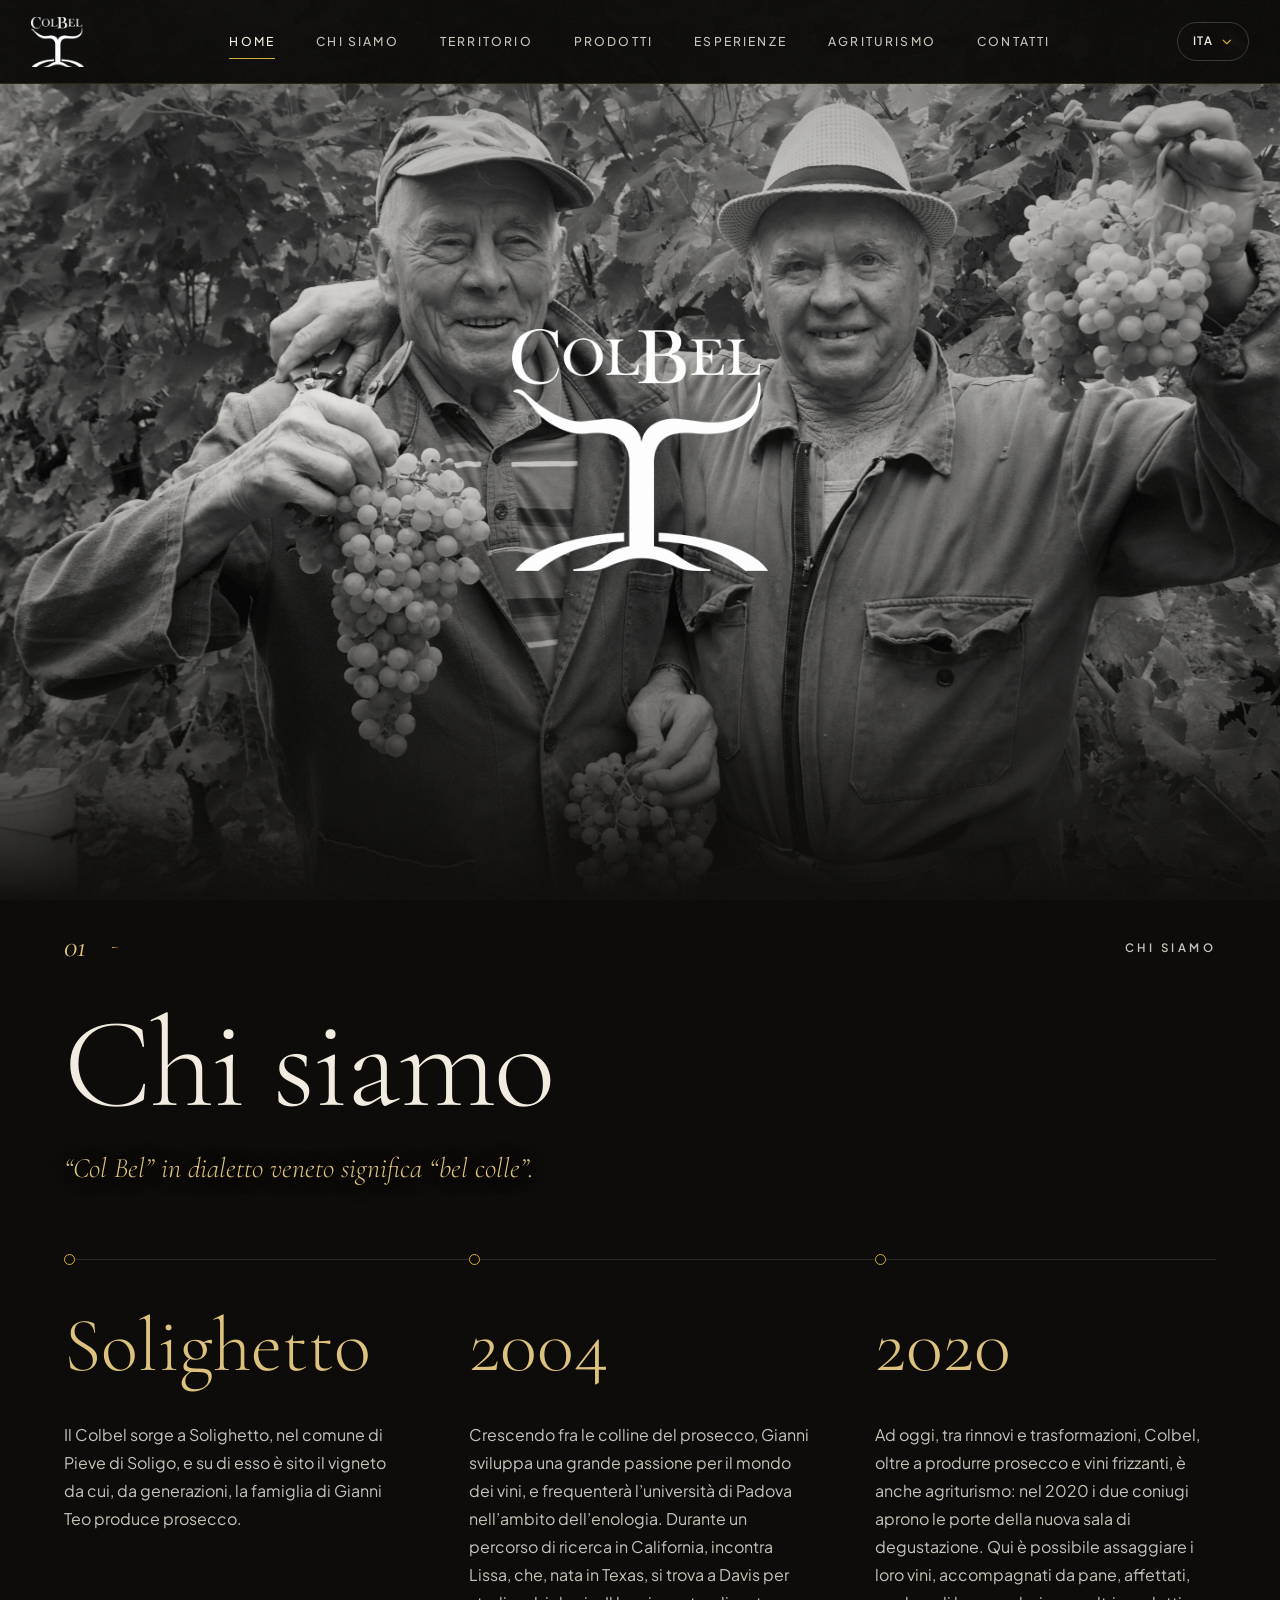
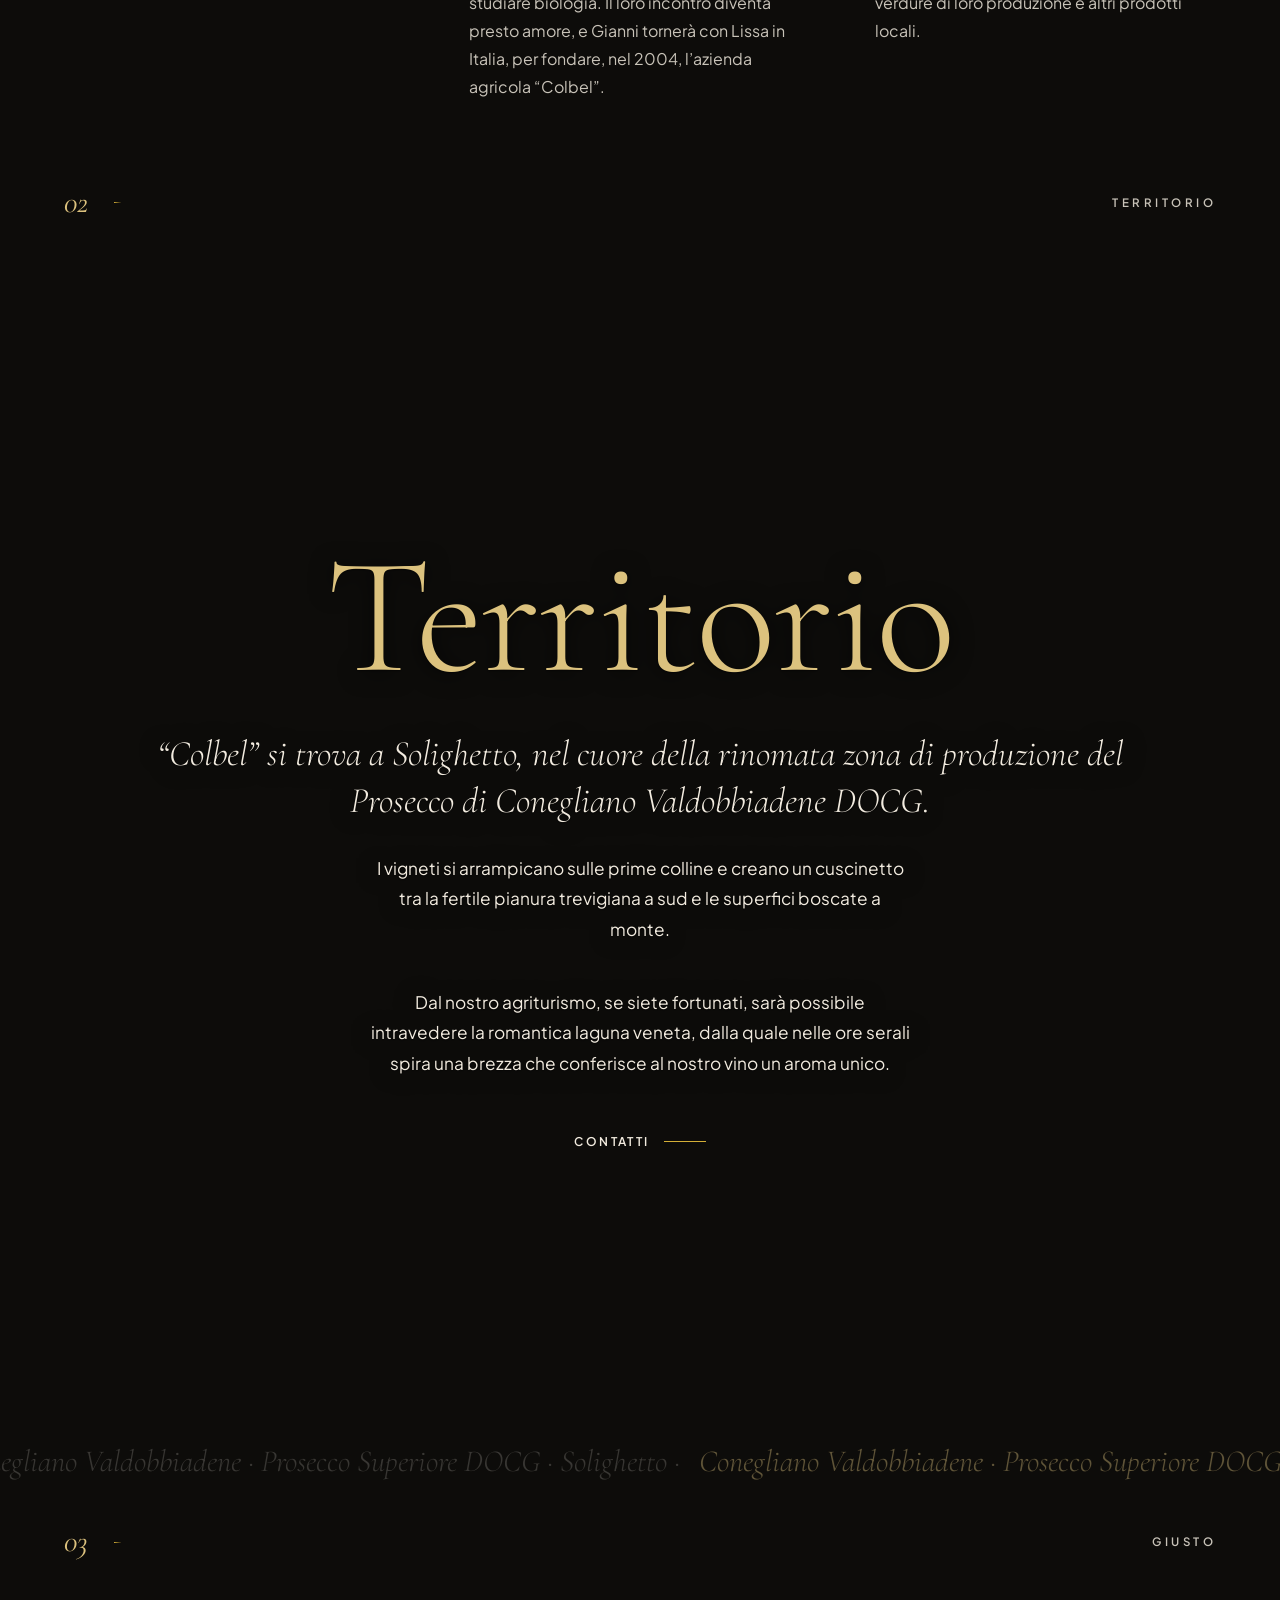
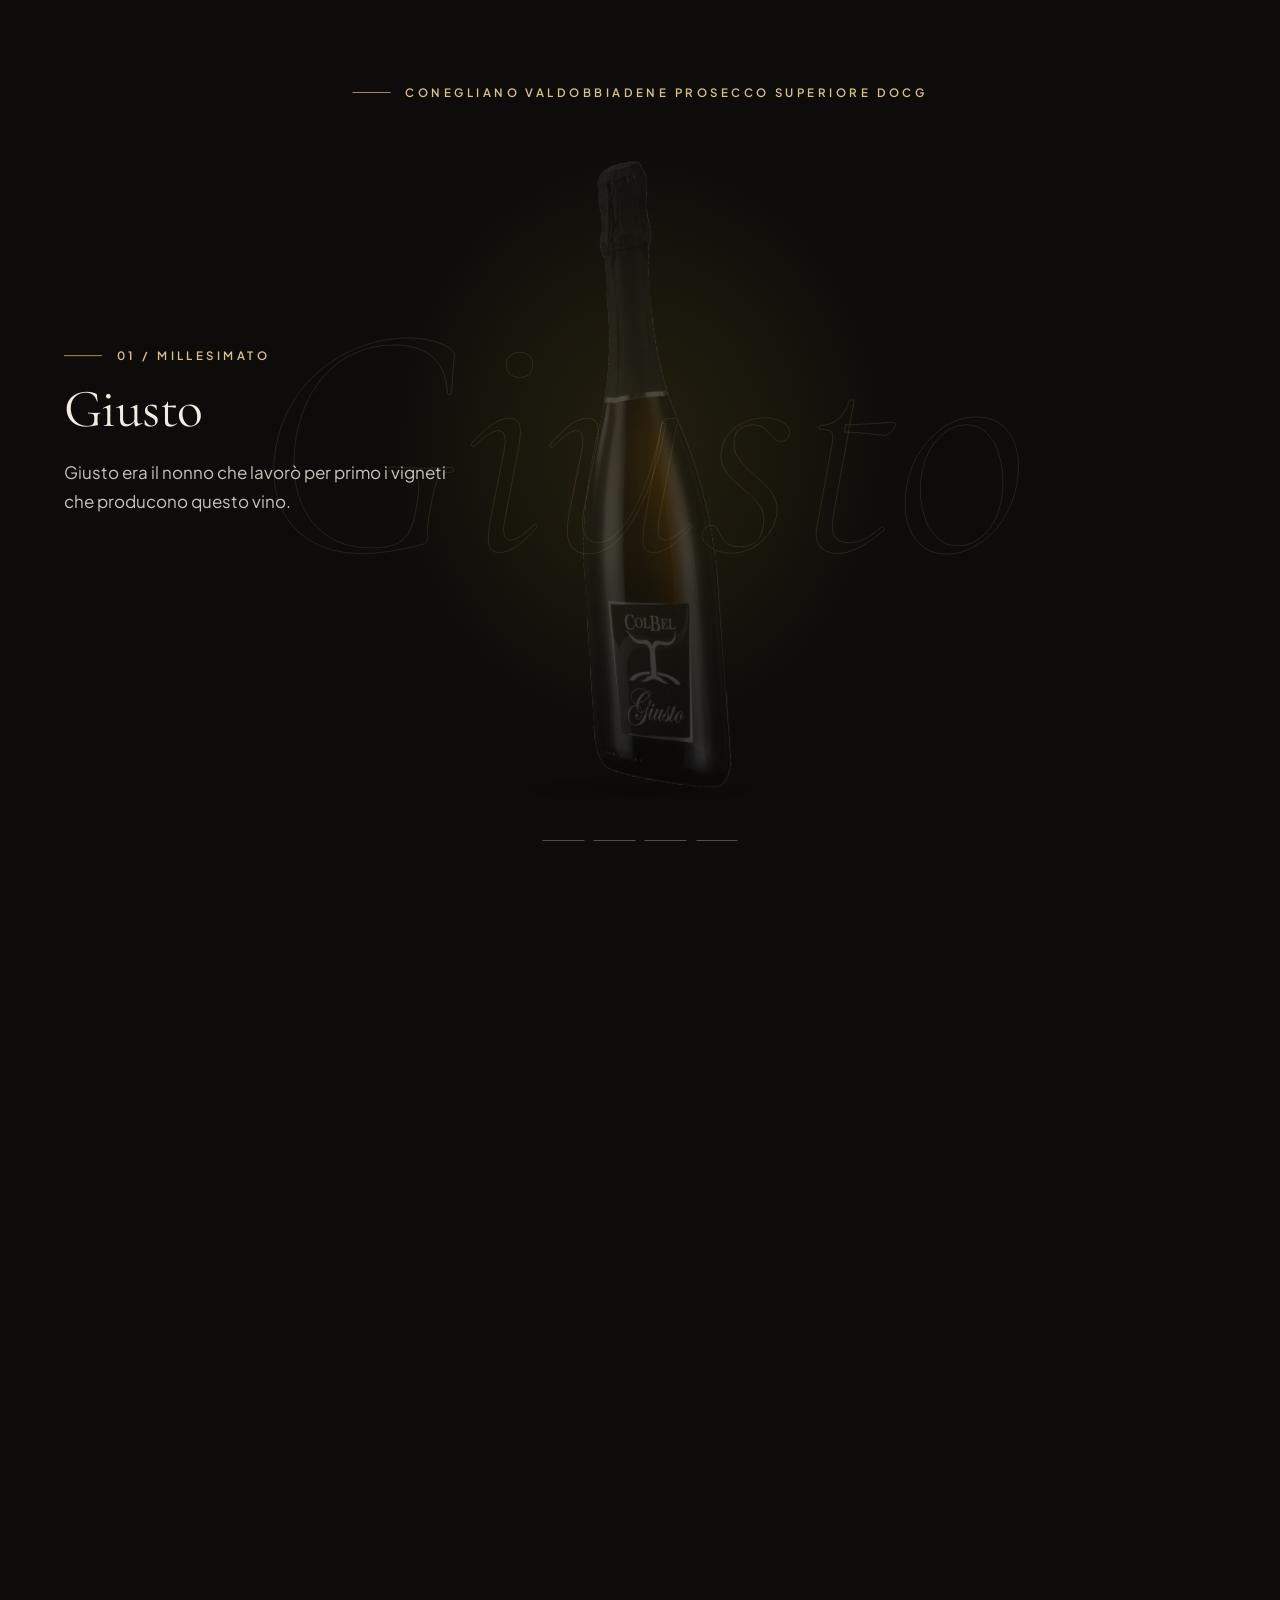
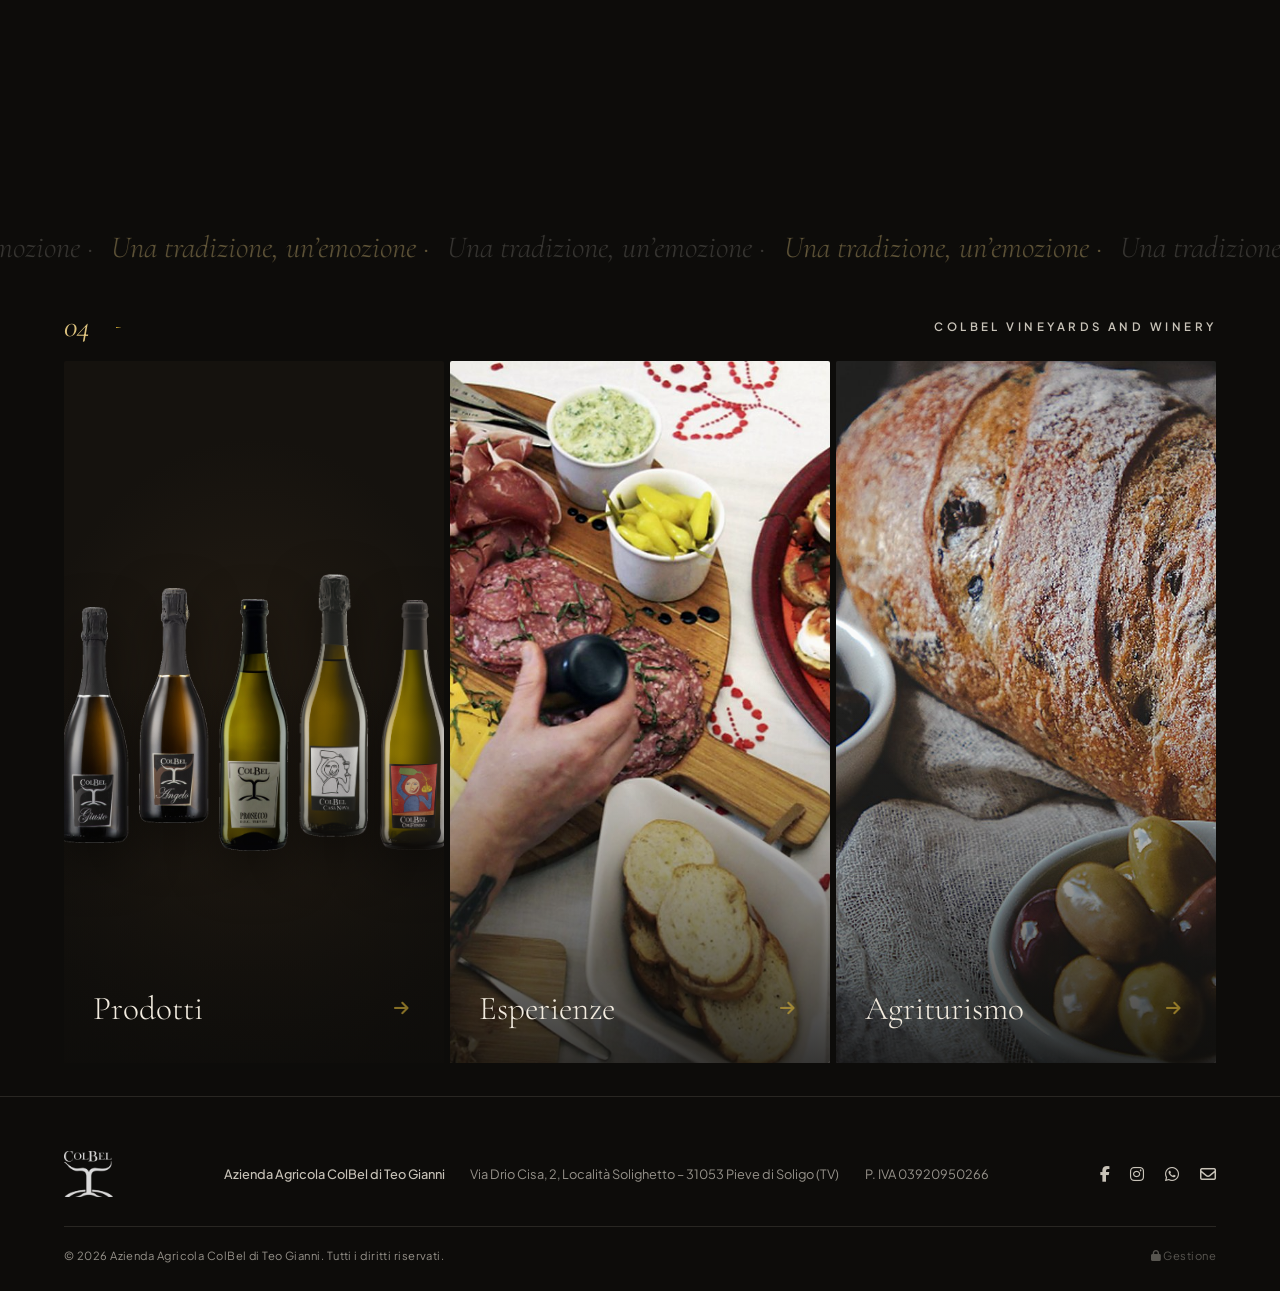
==== commit bc42ba93: "feat: multi-page live editing and interactive photo focal point / centering tool" ====
--- a/index.html
+++ b/index.html
@@ -71,7 +71,7 @@
 
     <!-- 1. Apertura: foto a tutto schermo che respira lentamente, logo al centro -->
     <section class="hero-full" id="home">
-      <div class="hero-full__bg"><img src="assets/images/p9201811-2.jpg" alt="Vendemmia sulle colline di ColBel" data-cb-src="impostazioni.hero_immagine" data-cb-label="Foto di apertura" fetchpriority="high" /></div>
+      <div class="hero-full__bg"><img src="assets/images/p9201811-2.jpg" alt="Vendemmia sulle colline di ColBel" data-cb-src="impostazioni.hero_immagine" data-cb-pos="impostazioni.hero_immagine_pos" data-cb-label="Foto di apertura" fetchpriority="high" /></div>
       <div class="hero-full__shade"></div>
       <div class="hero-full__content">
         <h1 class="hero-full__title"><img src="assets/images/logoesteso.png" alt="ColBel Vineyards and Winery" class="hero-logo" /></h1>
@@ -116,7 +116,7 @@
     <div class="chapter-mark grid" data-mark><div class="cm-inner"><span class="cm-num">02</span><span class="cm-line"></span><span class="cm-label" data-i18n="nav_territory">Territorio</span></div></div>
     
     <section class="land" id="territorio">
-      <div class="land-bg" aria-hidden="true"><img src="assets/images/IMG-20180409-WA0003.jpg" alt="" data-cb-src="territorio.immagine_sfondo" data-cb-label="Foto del territorio" /></div>
+      <div class="land-bg" aria-hidden="true"><img src="assets/images/IMG-20180409-WA0003.jpg" alt="" data-cb-src="territorio.immagine_sfondo" data-cb-pos="territorio.immagine_sfondo_pos" data-cb-label="Foto del territorio" /></div>
       <div class="land-copy">
         <h2 class="wide-title" data-cb="territorio.titolo">Territorio</h2>
         <div class="land-cols">
@@ -200,13 +200,13 @@
         </a>
       
         <a href="esperienze.html" class="door ">
-          <img class="door-img" src="assets/images/stock/tagliere-salumi.jpg" alt="" loading="lazy" />
+          <img class="door-img" src="assets/images/stock/tagliere-salumi.jpg" alt="" loading="lazy" data-cb-src="impostazioni.porte_esperienze_img" data-cb-pos="impostazioni.porte_esperienze_img_pos" data-cb-label="Foto Porta Esperienze" />
           <span class="door-shade"></span>
           <span class="door-title"><span data-i18n="nav_experiences">Esperienze</span> <i class="fa-solid fa-arrow-right"></i></span>
         </a>
       
         <a href="agriturismo.html" class="door ">
-          <img class="door-img" src="assets/images/stock/pane-olive.jpg" alt="" loading="lazy" />
+          <img class="door-img" src="assets/images/stock/pane-olive.jpg" alt="" loading="lazy" data-cb-src="impostazioni.porte_agriturismo_img" data-cb-pos="impostazioni.porte_agriturismo_img_pos" data-cb-label="Foto Porta Agriturismo" />
           <span class="door-shade"></span>
           <span class="door-title"><span data-i18n="nav_agriturismo">Agriturismo</span> <i class="fa-solid fa-arrow-right"></i></span>
         </a>
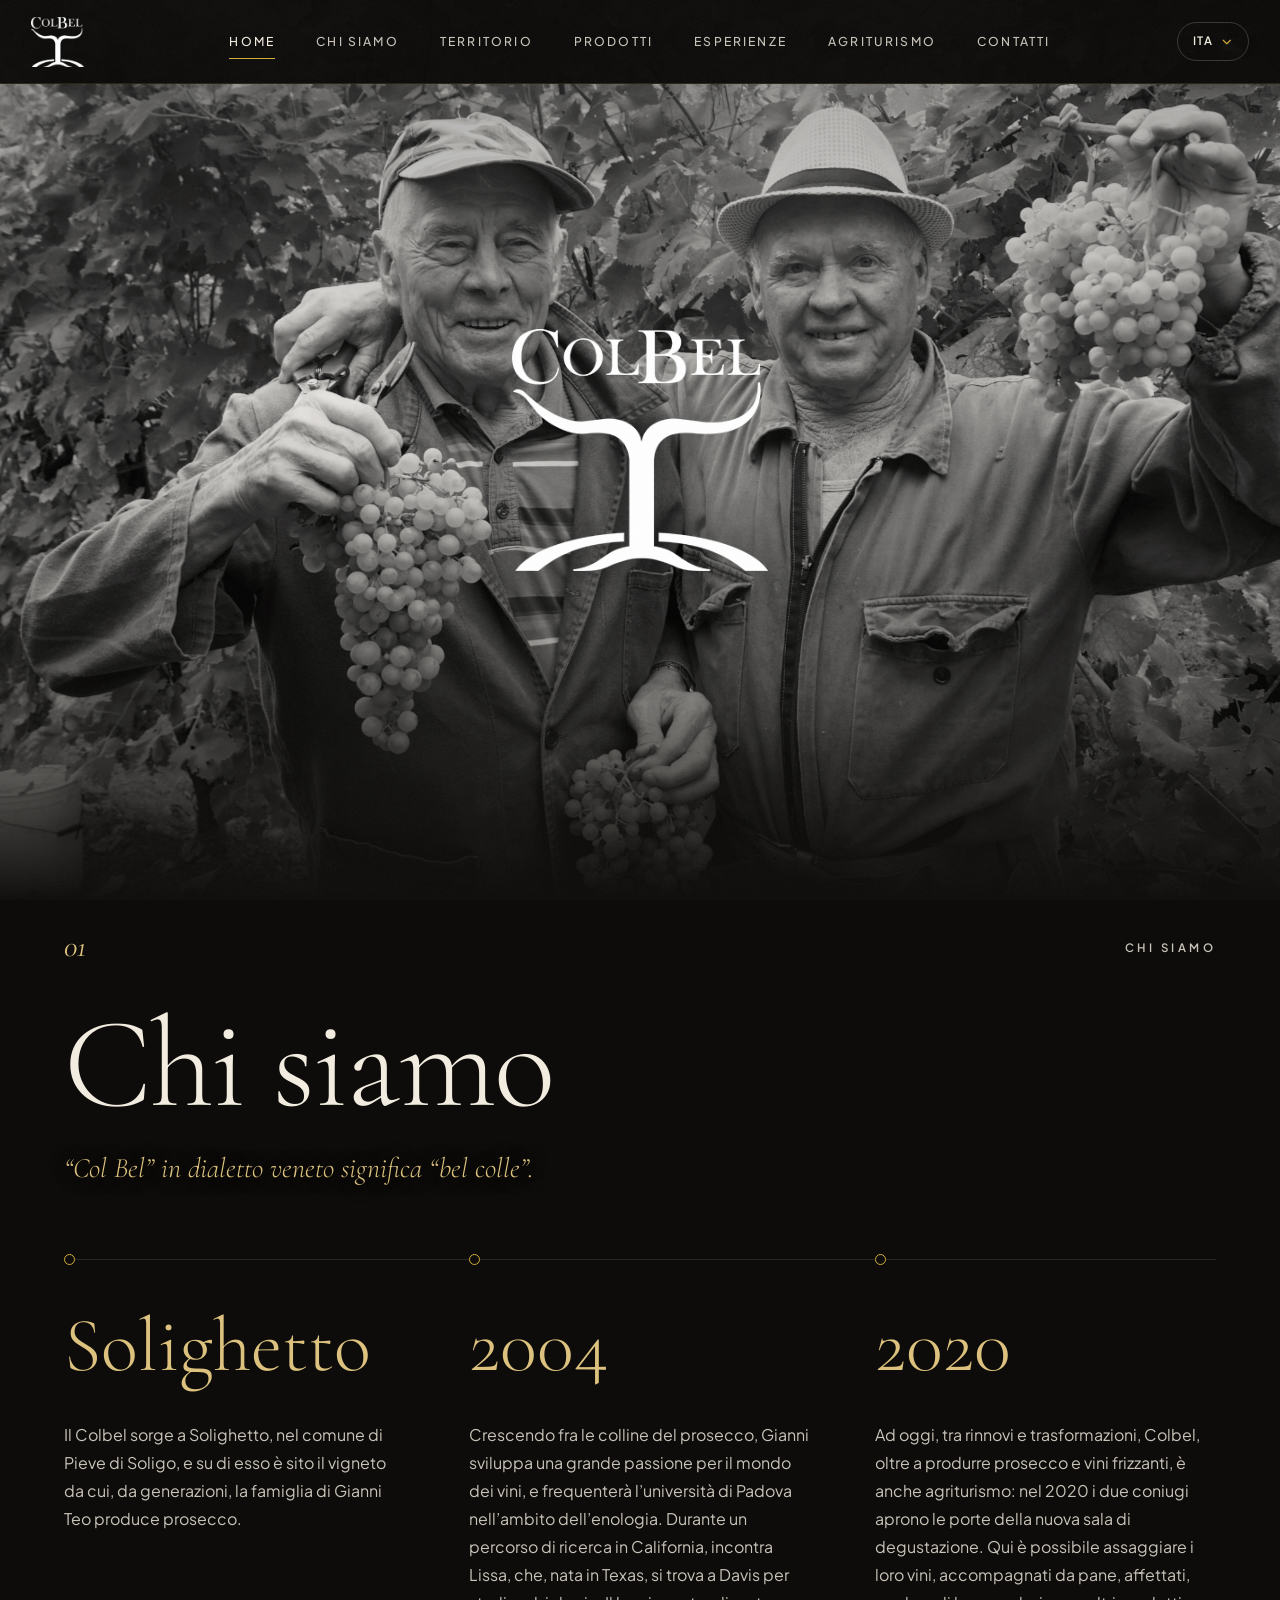
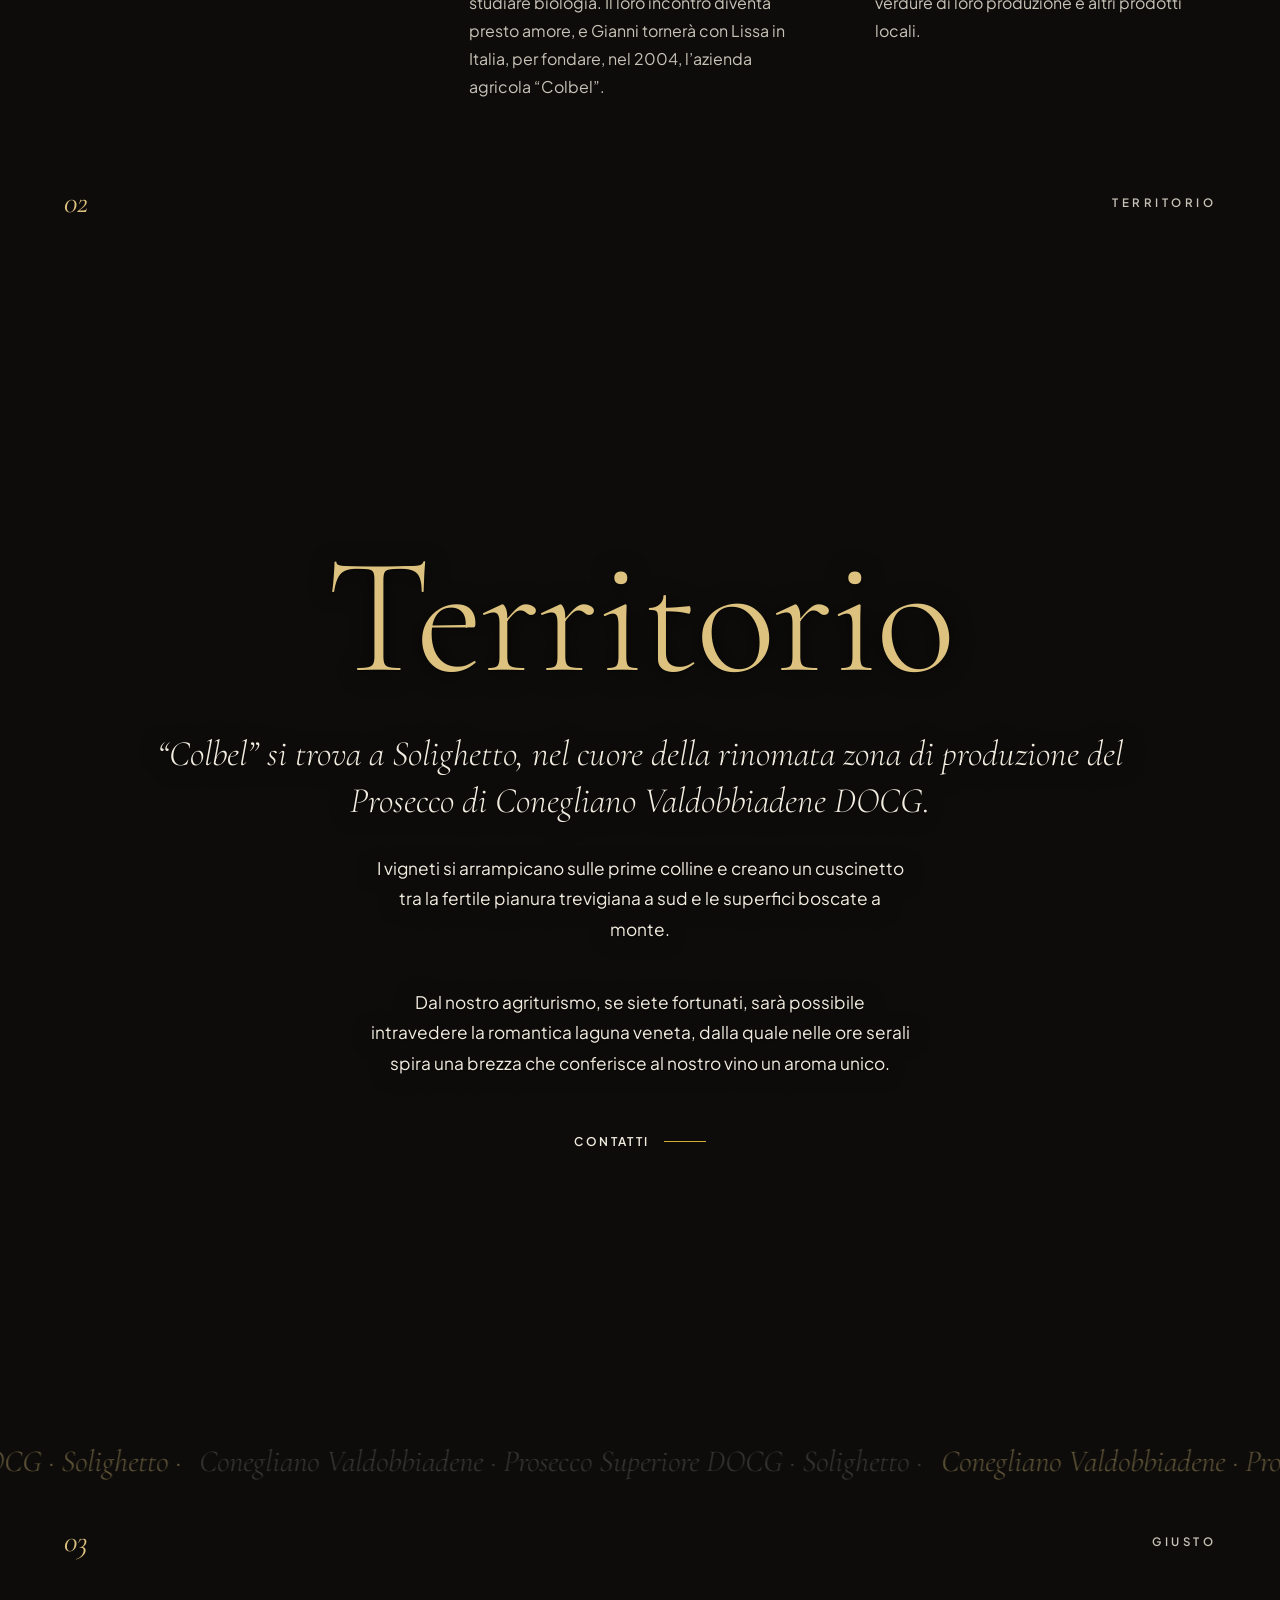
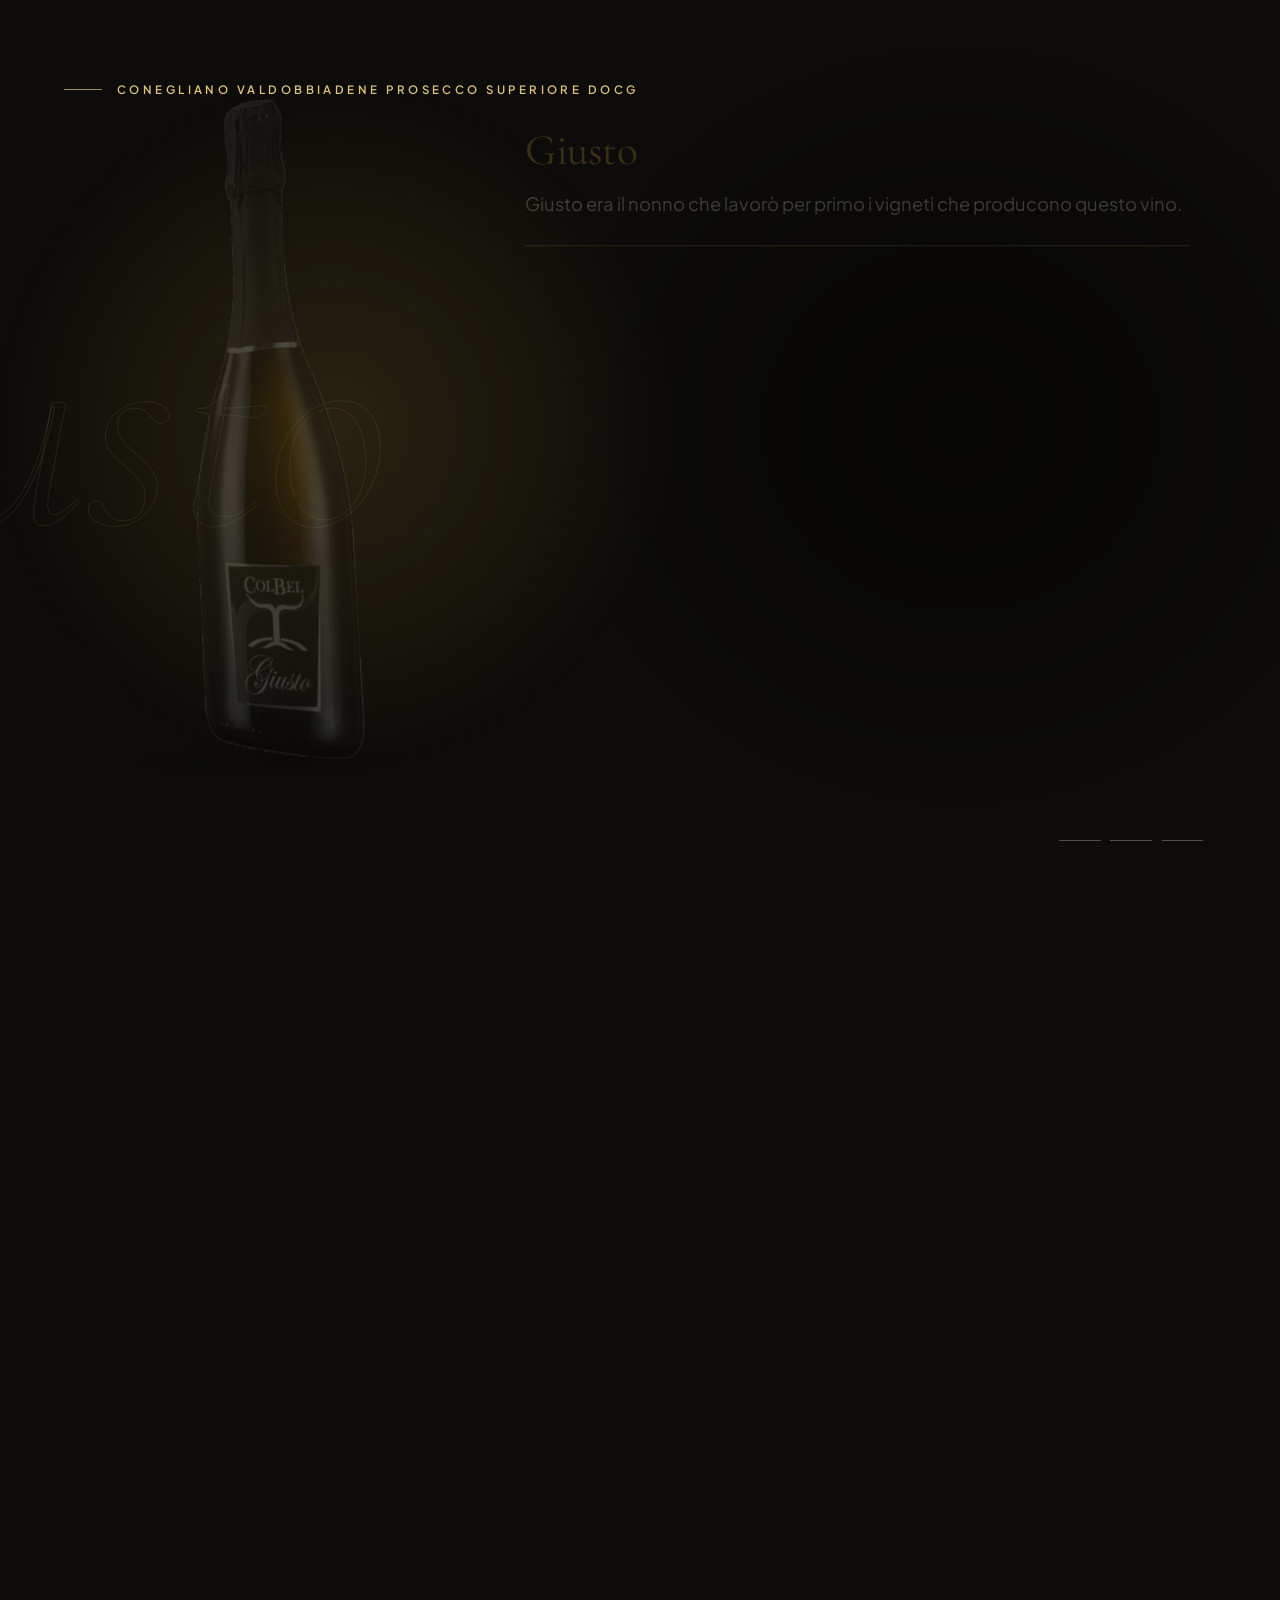
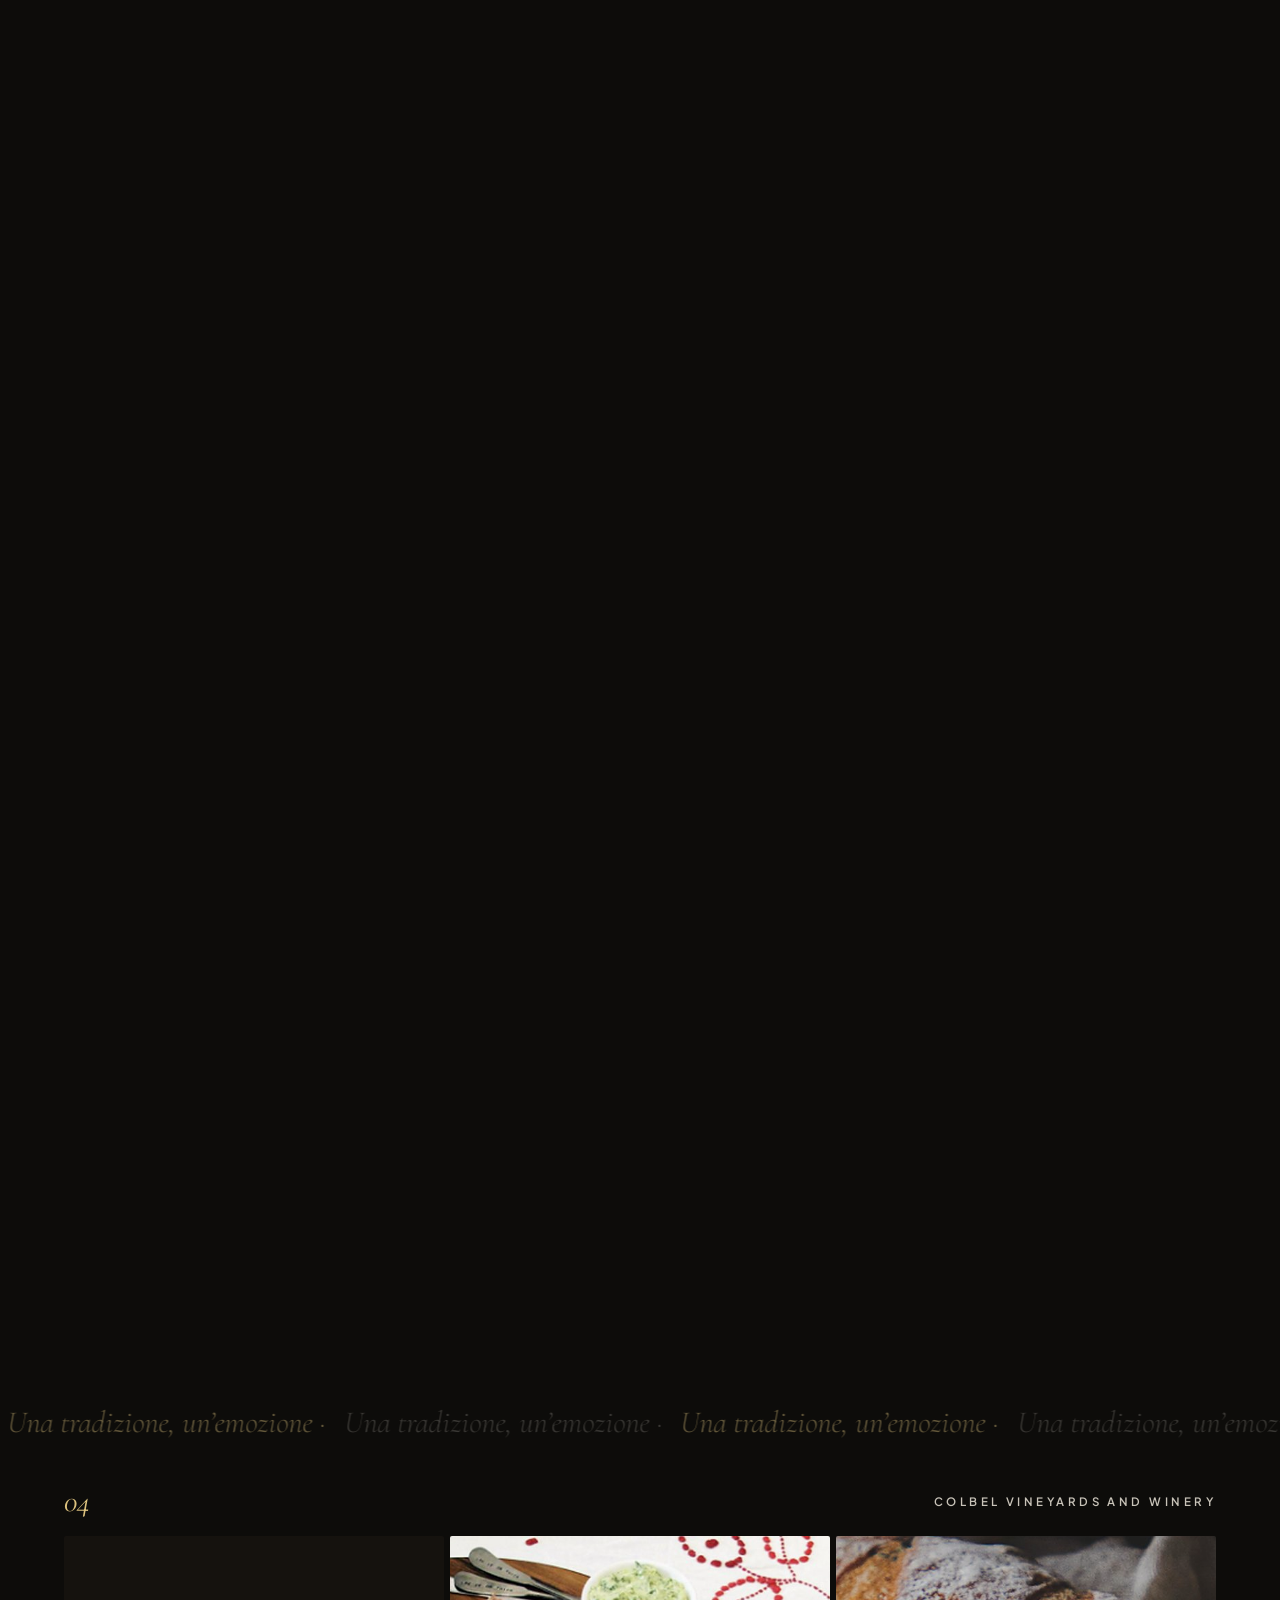
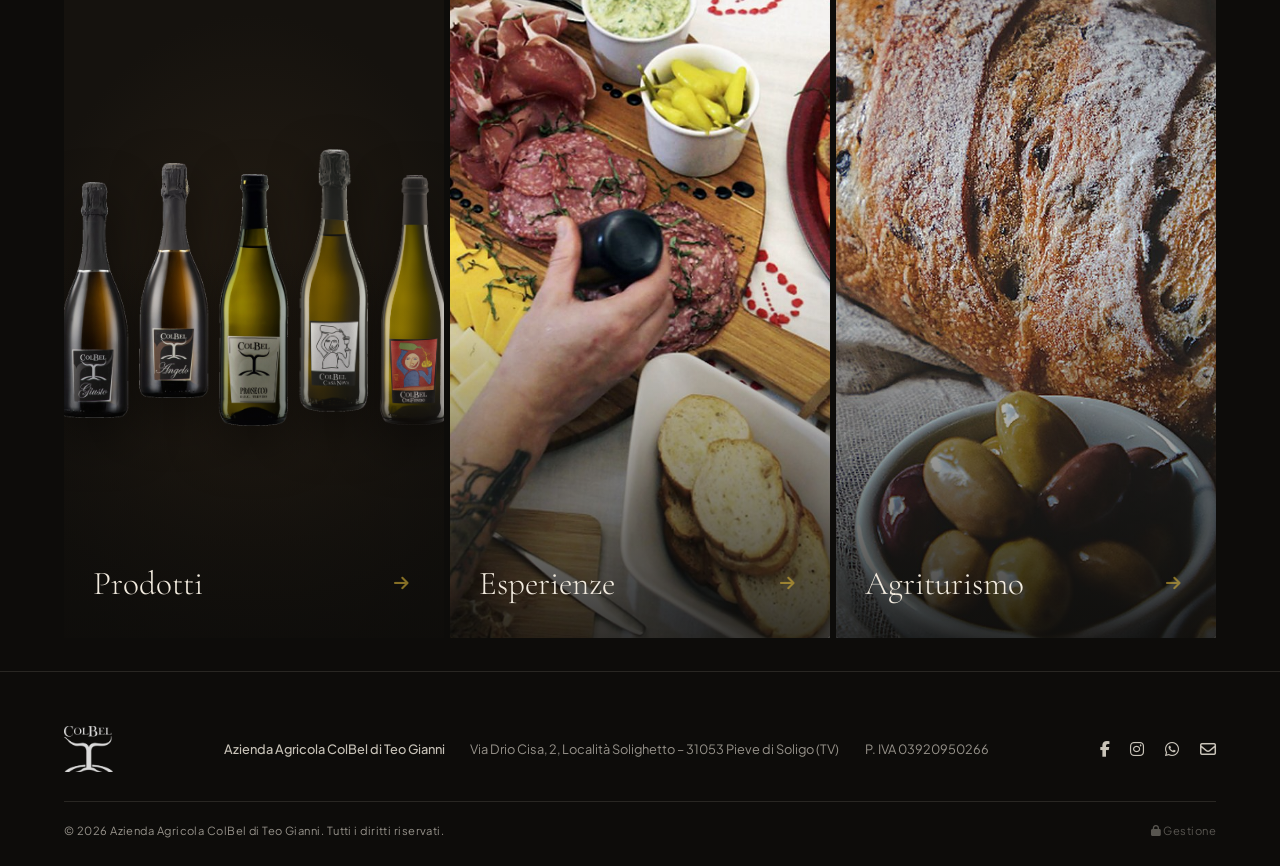
==== commit 52cf9d78: "feat: word-by-word fluid bottle scrollytelling, tighter scroll pacing, and true-scale live photo fra" ====
--- a/index.html
+++ b/index.html
@@ -16,7 +16,7 @@
   <link rel="preconnect" href="https://fonts.gstatic.com" crossorigin />
   <link rel="stylesheet" href="https://fonts.googleapis.com/css2?family=Cormorant+Garamond:ital,wght@0,300;0,400;0,500;1,300;1,400&family=Plus+Jakarta+Sans:wght@400;500;600;700&display=swap" />
   <link rel="stylesheet" href="https://cdnjs.cloudflare.com/ajax/libs/font-awesome/6.5.1/css/all.min.css" />
-  <link rel="stylesheet" href="assets/css/style.css?v=25" />
+  <link rel="stylesheet" href="assets/css/style.css?v=27" />
   <script type="application/ld+json">{"@context":"https://schema.org","@type":"Winery","name":"ColBel Vineyards and Winery","legalName":"Azienda Agricola ColBel di Teo Gianni","slogan":"Una tradizione, un’emozione","url":"https://colbelwine.com/","logo":"https://colbelwine.com/assets/images/logo.png","email":"lissa@colbelwine.com","telephone":["+39 346 2443607","+39 349 4356778"],"vatID":"IT03920950266","address":{"@type":"PostalAddress","streetAddress":"Via Drio Cisa, 2, Località Solighetto","postalCode":"31053","addressLocality":"Pieve di Soligo","addressRegion":"TV","addressCountry":"IT"},"sameAs":["https://www.facebook.com/people/AA-Colbel-C-V-Prosecco-DOCG/100054377224427/","https://www.instagram.com/colbel_wine/"]}</script>
   <script>document.documentElement.classList.add('js');</script>
 </head>
@@ -151,37 +151,22 @@
       </div>
       <div class="story-steps">
         <article class="story-step is-first" data-step="0">
-          <span class="eyebrow" data-cb="scrollytelling.step.0.badge" data-cb-label="Etichetta">01 / Millesimato</span>
           <h3 class="h2" data-cb="scrollytelling.step.0.titolo" data-cb-label="Titolo">Giusto</h3>
           <p class="text" data-cb="scrollytelling.step.0.testo" data-cb-label="Testo">Giusto era il nonno che lavorò per primo i vigneti che producono questo vino.</p>
-          
         </article>
         <article class="story-step" data-step="1">
-          <span class="eyebrow" data-cb="scrollytelling.step.1.badge" data-cb-label="Etichetta">02 / Millesimato</span>
           <h3 class="h2" data-cb="scrollytelling.step.1.titolo" data-cb-label="Titolo">Il nostro primo “Millesimato”</h3>
           <p class="text" data-cb="scrollytelling.step.1.testo" data-cb-label="Testo">Il suo nome ci sembrava adatto per il nostro primo “Millesimato”, il Prosecco che più di ogni altro riporta nel bicchiere quelle caratteristiche che sono tipiche del vitigno e dell’annata.</p>
-          
         </article>
         <article class="story-step" data-step="2">
-          <span class="eyebrow" data-cb="scrollytelling.step.2.badge" data-cb-label="Etichetta">03 / Vino Spumante Brut</span>
           <h3 class="h2" data-cb="scrollytelling.step.2.titolo" data-cb-label="Titolo">Vino Spumante Brut</h3>
           <p class="text" data-cb="scrollytelling.step.2.testo" data-cb-label="Testo">Equilibrato ed elegante con una struttura molto definita e profumi delicati e fruttati, può accompagnare l’intero pasto o essere servito come aperitivo o per un brindisi.</p>
-          
-        </article>
-        <article class="story-step" data-step="3">
-          <span class="eyebrow" data-cb="scrollytelling.step.3.badge" data-cb-label="Etichetta">04 / Vino Spumante Brut</span>
-          <h3 class="h2" data-cb="scrollytelling.step.3.titolo" data-cb-label="Titolo">11, 90 Euro/bottiglia</h3>
-          <p class="text" data-cb="scrollytelling.step.3.testo" data-cb-label="Testo">(ordine minimo di 6 bottiglie) I prezzi sono IVA inclusa con spedizione a casa qui in Italia.</p>
-          
           <div class="actions">
             <a href="vini.html" class="btn"><span data-i18n="scrolly_all_wines">Scopri i nostri vini</span> <i class="fa-solid fa-arrow-right"></i></a>
-            <button class="link" id="scrollyOrderBtn" onclick="openOrderModal('Giusto – Prosecco Superiore DOCG Millesimato Brut', 11.90)">
-              <span data-cb="scrollytelling.ordine.testo_pulsante" data-cb-label="Testo del pulsante">Ordina questa bottiglia</span>
-            </button>
           </div>
         </article>
       </div>
-      <div class="story-progress" aria-hidden="true"><span><i></i></span><span><i></i></span><span><i></i></span><span><i></i></span></div>
+      <div class="story-progress" aria-hidden="true"><span><i></i></span><span><i></i></span><span><i></i></span></div>
     </div>
     </section>
 
@@ -280,6 +265,6 @@
   <script src="assets/js/vendor/ScrollTrigger.min.js"></script>
   <script src="assets/js/vendor/lenis.min.js"></script>
   <script src="assets/js/content.js?v=25"></script>
-  <script src="assets/js/main.js?v=25"></script>
+  <script src="assets/js/main.js?v=27"></script>
 </body>
 </html>
--- a/assets/css/style.css
+++ b/assets/css/style.css
@@ -352,47 +352,50 @@
 .band-after > :first-child { grid-column: 2 / 7; }
 .band-after > :last-child { grid-column: 8 / 14; }
 
-/* ---------- 11. Scrollytelling della bottiglia ---------- */
+/* ---------- 11. Scrollytelling della bottiglia (Bottiglia a sinistra, testi a destra cumulativi) ---------- */
 .bottle-story { position: relative; height: 100vh; height: 100svh; overflow: hidden; }
 .bottle-story::before {
   content: '';
   position: absolute;
   inset: 0;
   background:
-    radial-gradient(ellipse 30% 50% at 50% 52%, rgba(212,175,55,0.12), transparent 70%);
+    radial-gradient(ellipse 38% 55% at 26% 50%, rgba(212,175,55,0.14), transparent 70%),
+    radial-gradient(ellipse 45% 60% at 75% 50%, rgba(0,0,0,0.5), transparent 70%);
   pointer-events: none;
 }
 .story-title {
   position: absolute;
-  top: calc(var(--header-h) + 1.4rem);
-  left: 50%;
-  transform: translateX(-50%);
+  top: calc(var(--header-h) + 1.2rem);
+  left: var(--gutter);
   white-space: nowrap;
+  z-index: 3;
 }
 .story-word {
   position: absolute;
-  left: 50%;
-  top: 52%;
-  transform: translate(-50%, -50%);
+  left: clamp(2rem, 8vw, 10rem);
+  top: 50%;
+  transform: translate(-10%, -50%);
   font-family: var(--serif);
   font-style: italic;
   font-weight: 300;
-  font-size: clamp(9rem, 26vw, 26rem);
+  font-size: clamp(8rem, 24vw, 22rem);
   line-height: 1;
   color: transparent;
-  -webkit-text-stroke: 1px rgba(220,194,126,0.12);
+  -webkit-text-stroke: 1px rgba(220,194,126,0.1);
   white-space: nowrap;
   pointer-events: none;
+  z-index: 0;
 }
 .bottle-stage {
   position: absolute;
-  left: 0;
-  right: 0;
-  top: calc(53% - 36vh);
-  margin: 0 auto;
+  left: clamp(1.5rem, 6vw, 9rem);
+  right: auto;
+  top: 50%;
+  transform: translateY(-50%);
+  margin: 0;
   z-index: 1;
-  width: min(28vw, 38vh);
-  height: 72vh;
+  width: min(34vw, 42vh);
+  height: 75vh;
   perspective: 1200px;
   pointer-events: none;
 }
@@ -417,17 +420,66 @@
 }
 .bottle-stage.has-frames .bottle-img, .bottle-stage.has-frames .bottle-sheen { display: none; }
 
-.story-steps { position: absolute; inset: 0; z-index: 2; pointer-events: none; }
-.story-step { position: absolute; top: 50%; width: min(28rem, 30vw); transform: translateY(-50%); }
-.js .story-step:not(.is-first) { opacity: 0; visibility: hidden; }
-.story-step:nth-child(odd)  { left: var(--gutter); }
-.story-step:nth-child(even) { right: var(--gutter); }
-.story-step .num { display: block; font-family: var(--serif); font-size: 1.1rem; font-style: italic; color: var(--gold-soft); margin-bottom: 0.8rem; }
-.story-step .h2 { margin: 1rem 0 1.1rem; }
-.story-step .meta { margin-top: 1.3rem; font-size: 0.72rem; font-weight: 600; letter-spacing: 0.2em; text-transform: uppercase; color: var(--gold-soft); }
-.story-step .meta i { margin-right: 0.5rem; }
-.story-step .actions { margin-top: 2rem; pointer-events: auto; }
-.story-progress { position: absolute; left: 50%; bottom: 2.2rem; z-index: 3; transform: translateX(-50%); display: flex; gap: 0.6rem; }
+.story-steps {
+  position: absolute;
+  top: 50%;
+  right: clamp(2rem, 7vw, 10rem);
+  left: auto;
+  transform: translateY(-50%);
+  width: min(54rem, 52vw);
+  z-index: 2;
+  display: flex;
+  flex-direction: column;
+  gap: 2.2rem;
+  pointer-events: none;
+}
+.story-step {
+  position: relative;
+  top: auto;
+  left: auto !important;
+  right: auto !important;
+  transform: none;
+  width: 100%;
+  padding-bottom: 2rem;
+  border-bottom: 1px solid rgba(212, 175, 55, 0.16);
+  transition: opacity 0.5s cubic-bezier(0.16, 1, 0.3, 1), border-color 0.4s ease;
+}
+.story-step.is-dimmed {
+  opacity: 0.42;
+}
+.story-word-token {
+  display: inline-block;
+  opacity: 0.18;
+  transform: translateY(6px);
+  will-change: opacity, transform, color;
+}
+.story-step:last-child {
+  border-bottom: none;
+  padding-bottom: 0;
+}
+.story-step .eyebrow {
+  display: none !important;
+}
+.story-step .h2 {
+  font-family: var(--serif);
+  font-size: clamp(2.4rem, 3.4vw, 3.8rem);
+  line-height: 1.05;
+  font-weight: 400;
+  color: var(--gold);
+  letter-spacing: -0.01em;
+  margin: 0 0 0.85rem 0;
+  text-shadow: 0 0 35px rgba(212, 175, 55, 0.25);
+}
+.story-step .text {
+  font-family: var(--sans);
+  font-size: clamp(1.15rem, 1.4vw, 1.4rem);
+  line-height: 1.7;
+  color: var(--ivory);
+  max-width: 48rem;
+}
+.story-step .meta { display: none; }
+.story-step .actions { margin-top: 1.4rem; display: flex; align-items: center; gap: 1.25rem; pointer-events: auto; }
+.story-progress { position: absolute; right: clamp(1.5rem, 6vw, 9rem); bottom: 2.2rem; z-index: 3; display: flex; gap: 0.6rem; }
 .story-progress span { width: 2.6rem; height: 1px; background: var(--ivory-30); position: relative; overflow: hidden; }
 .story-progress span i { position: absolute; inset: 0; background: var(--gold); transform: scaleX(0); transform-origin: left; }
 
@@ -1325,8 +1377,8 @@
   .site-header .header-tools .lang-menu { display: block; }
 }
 
-/* bottiglia: il contenitore alto scorre, la scena resta ferma con position: sticky */
-.bottle-scroll { position: relative; height: calc(100vh * (var(--bottle-steps, 4) + 1.6)); }
+/* bottiglia: il contenitore alto scorre, la scena resta ferma con position: sticky (scorrimento serrato e continuo) */
+.bottle-scroll { position: relative; height: calc(100vh * (var(--bottle-steps, 3) * 0.95 + 0.5)); }
 .bottle-scroll > .bottle-story { position: sticky; top: 0; }
 
 /* Territorio: più corto, il testo arriva subito, tutto centrato, titolo grande e dorato */
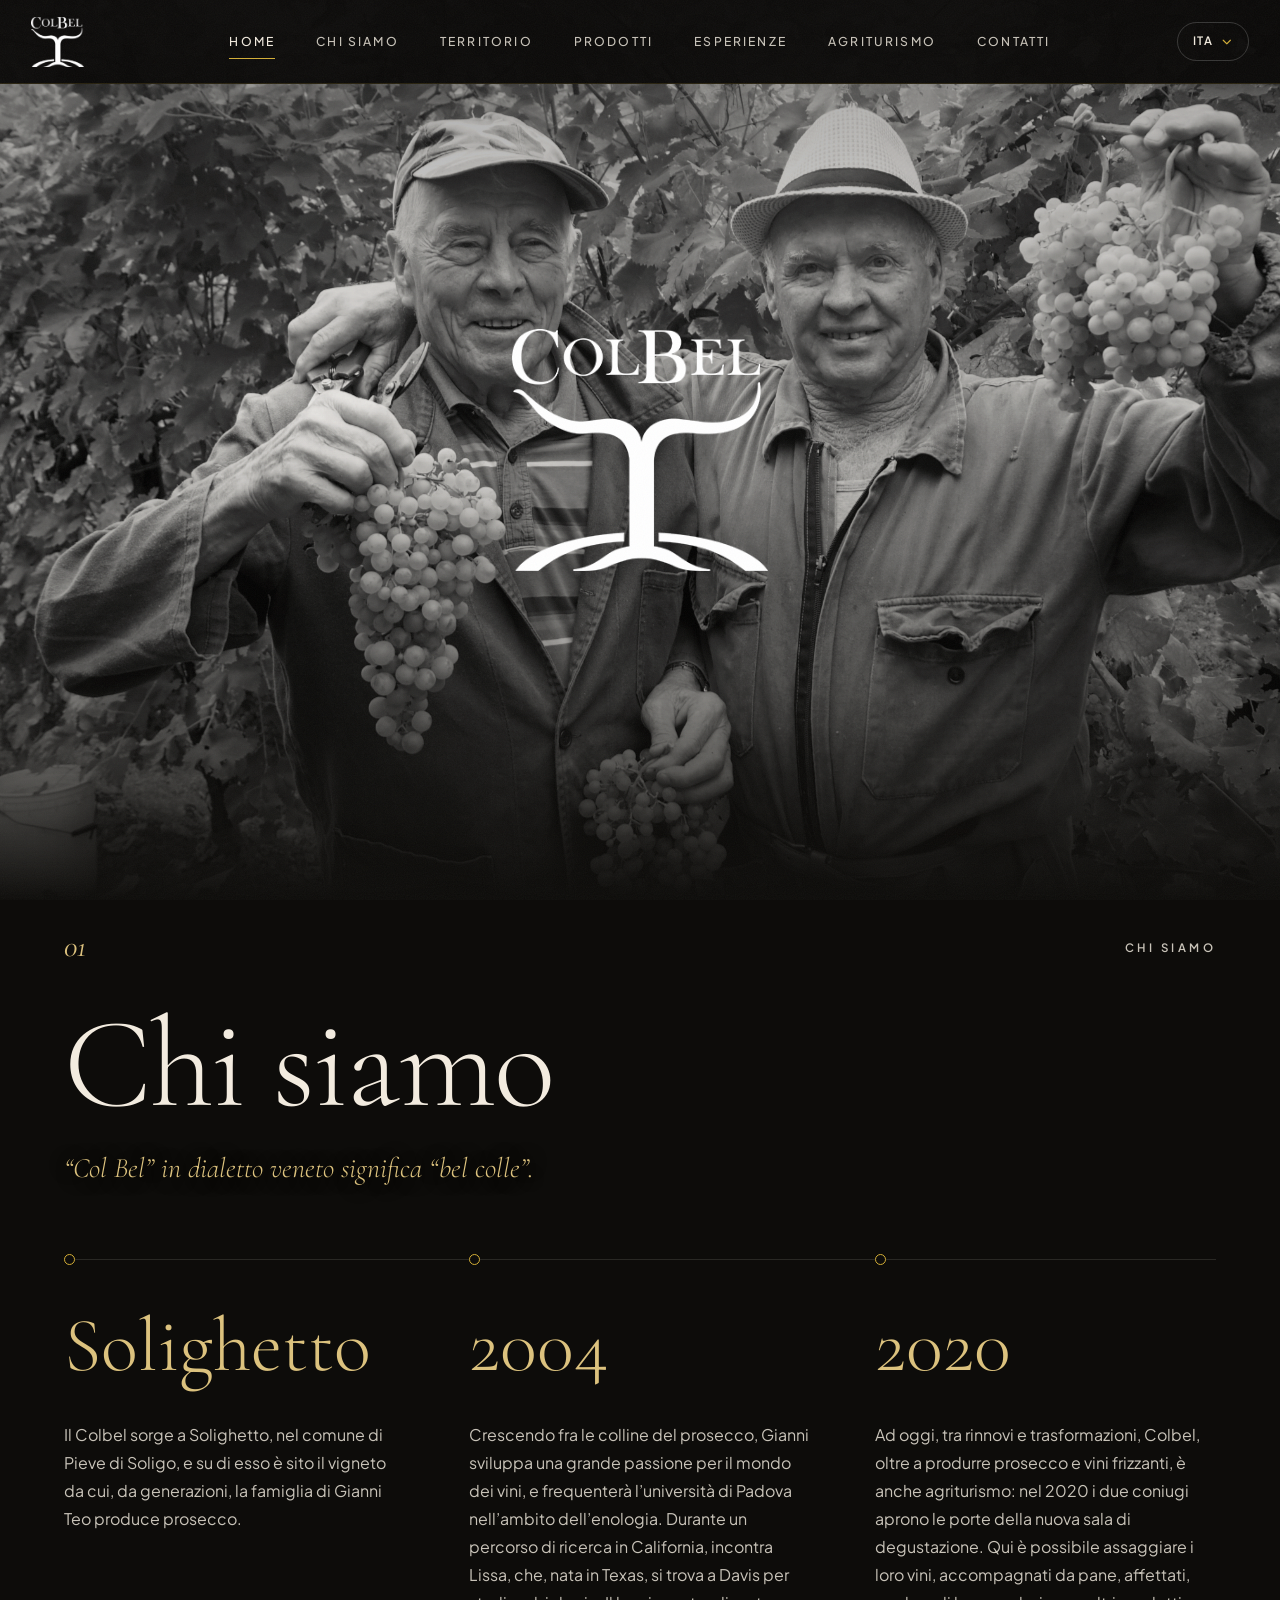
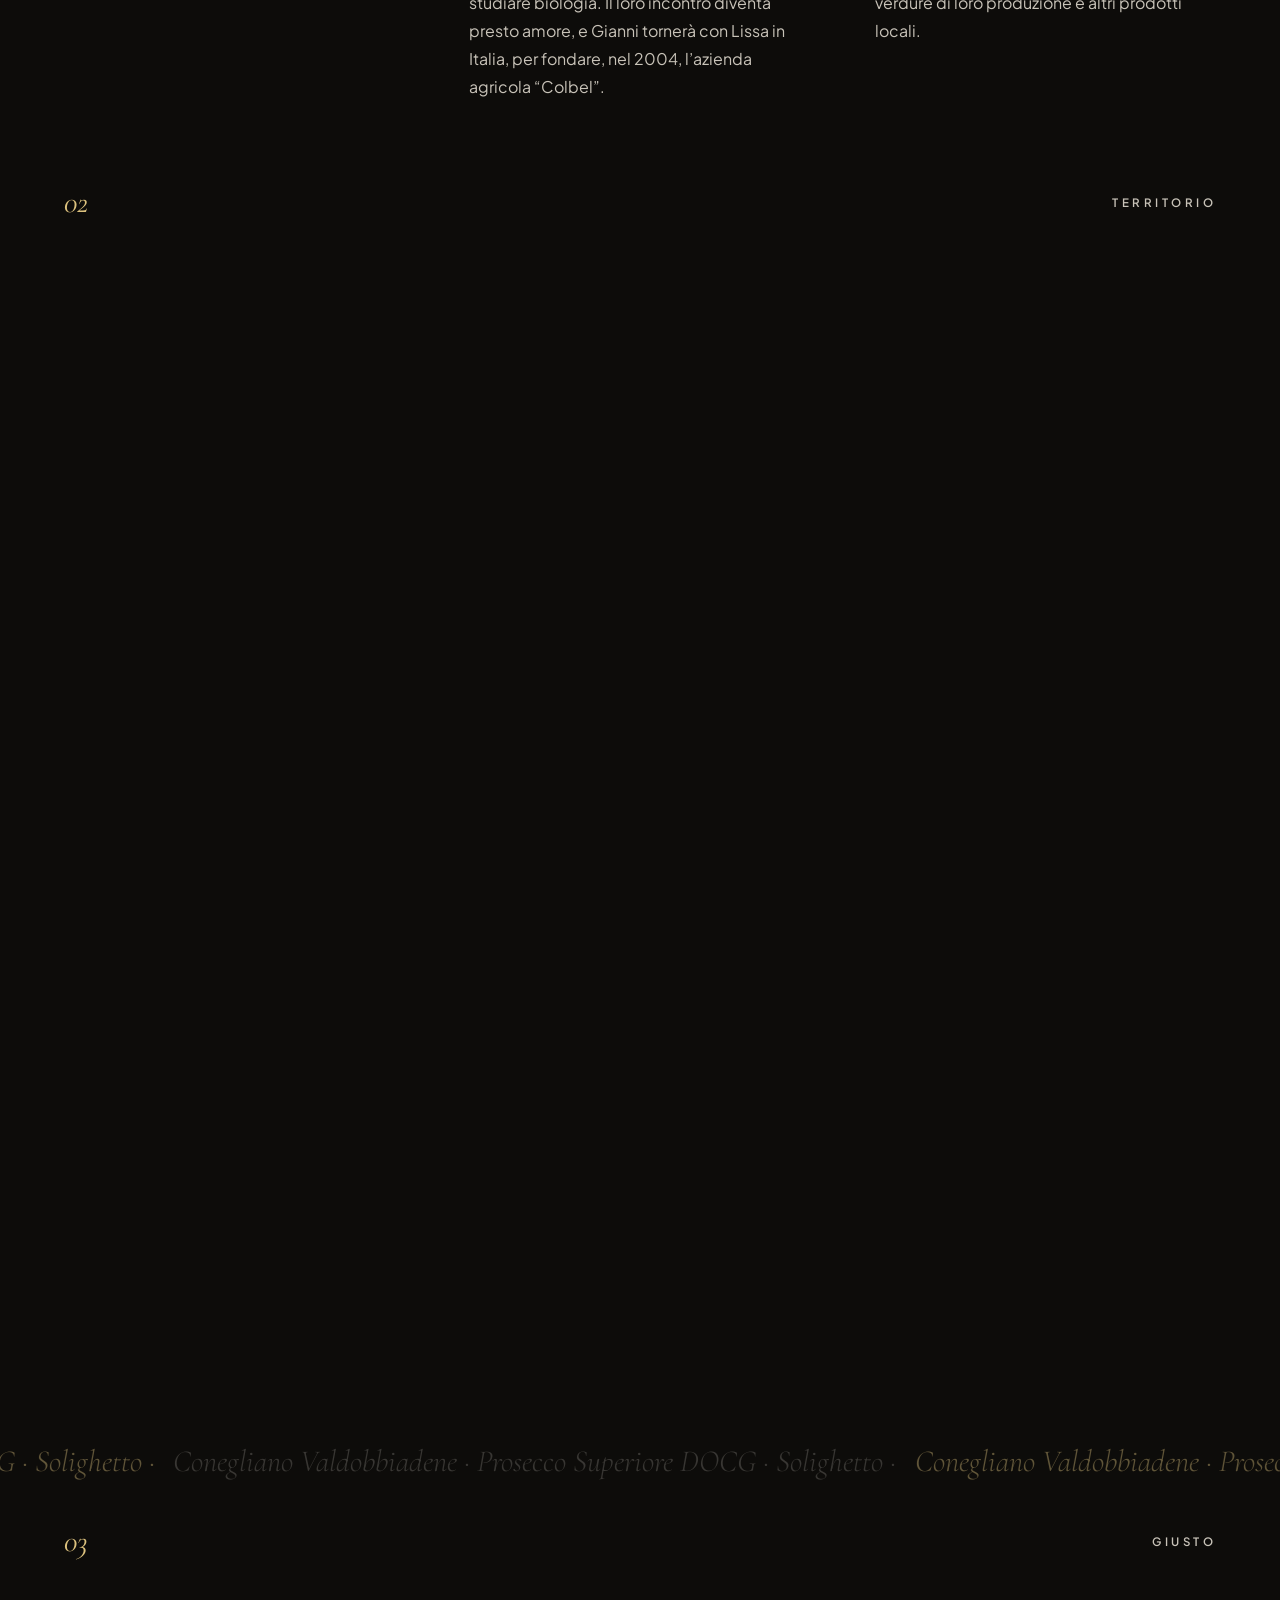
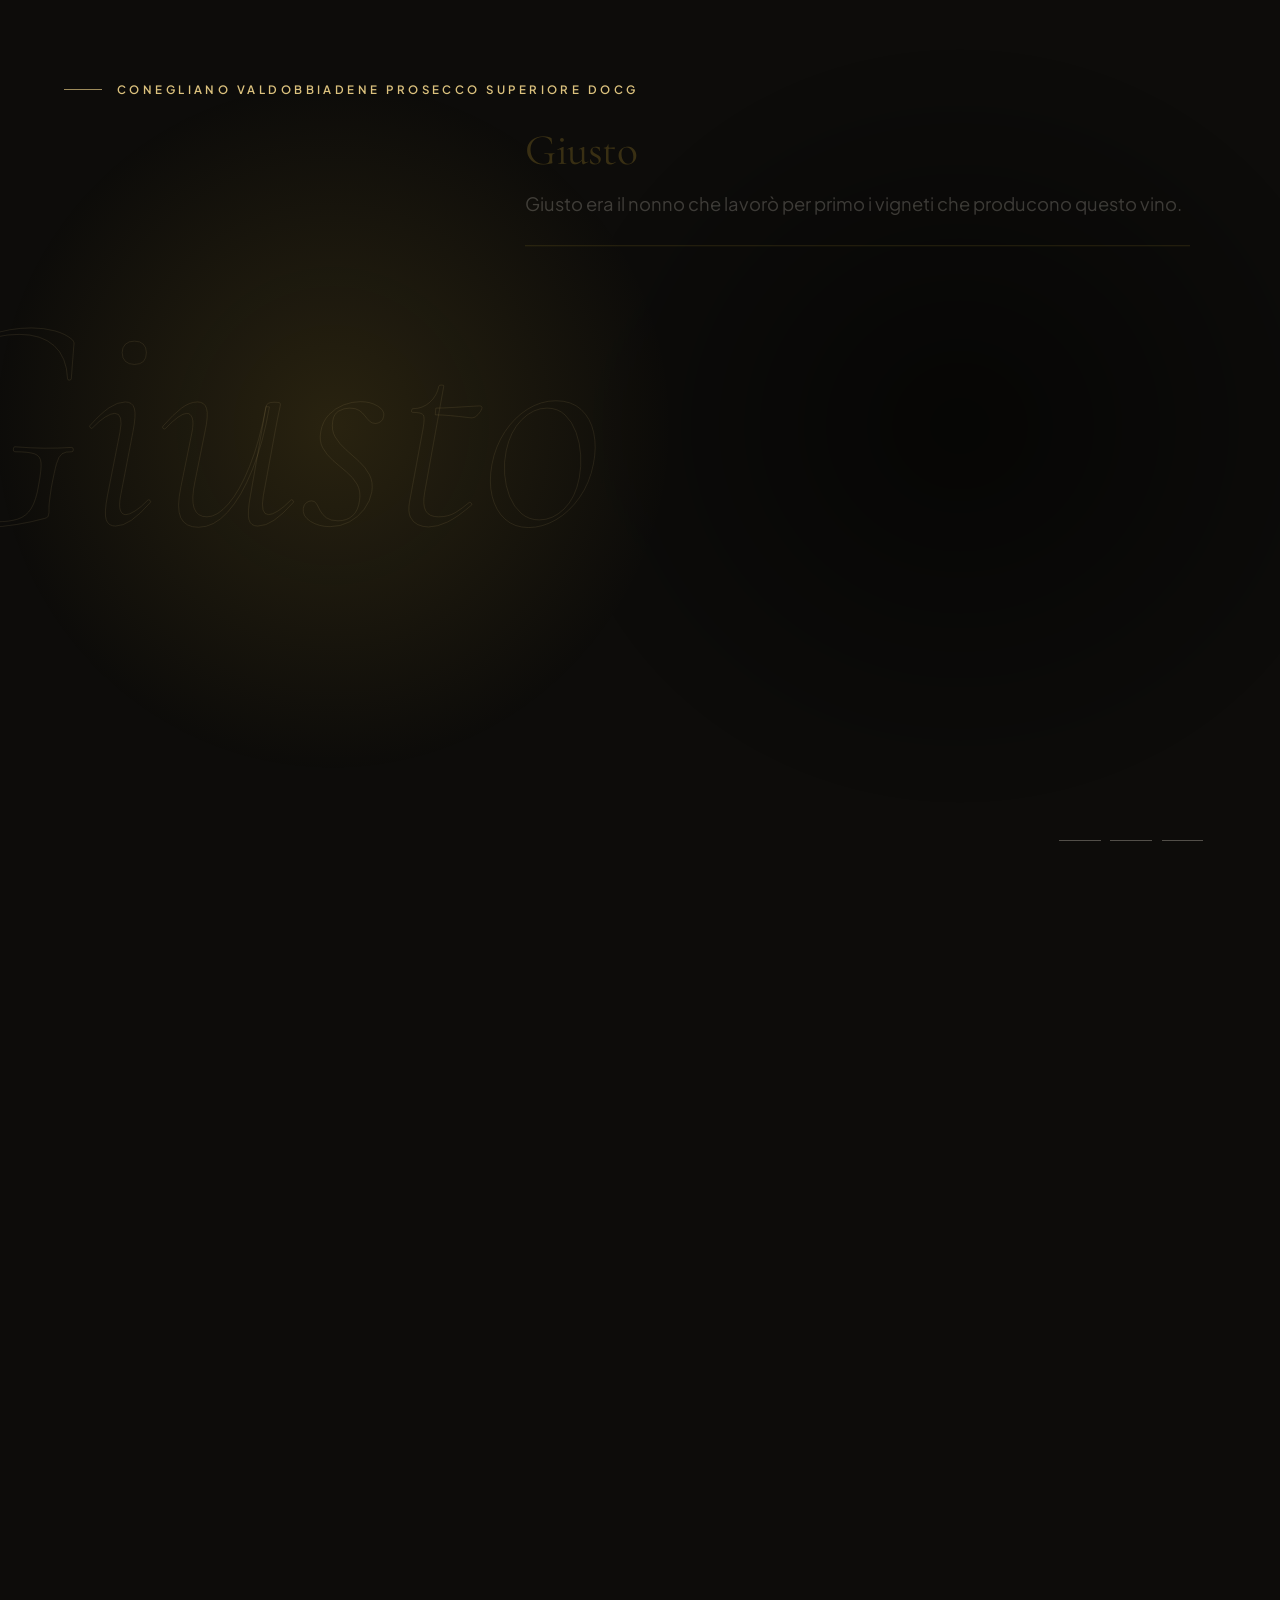
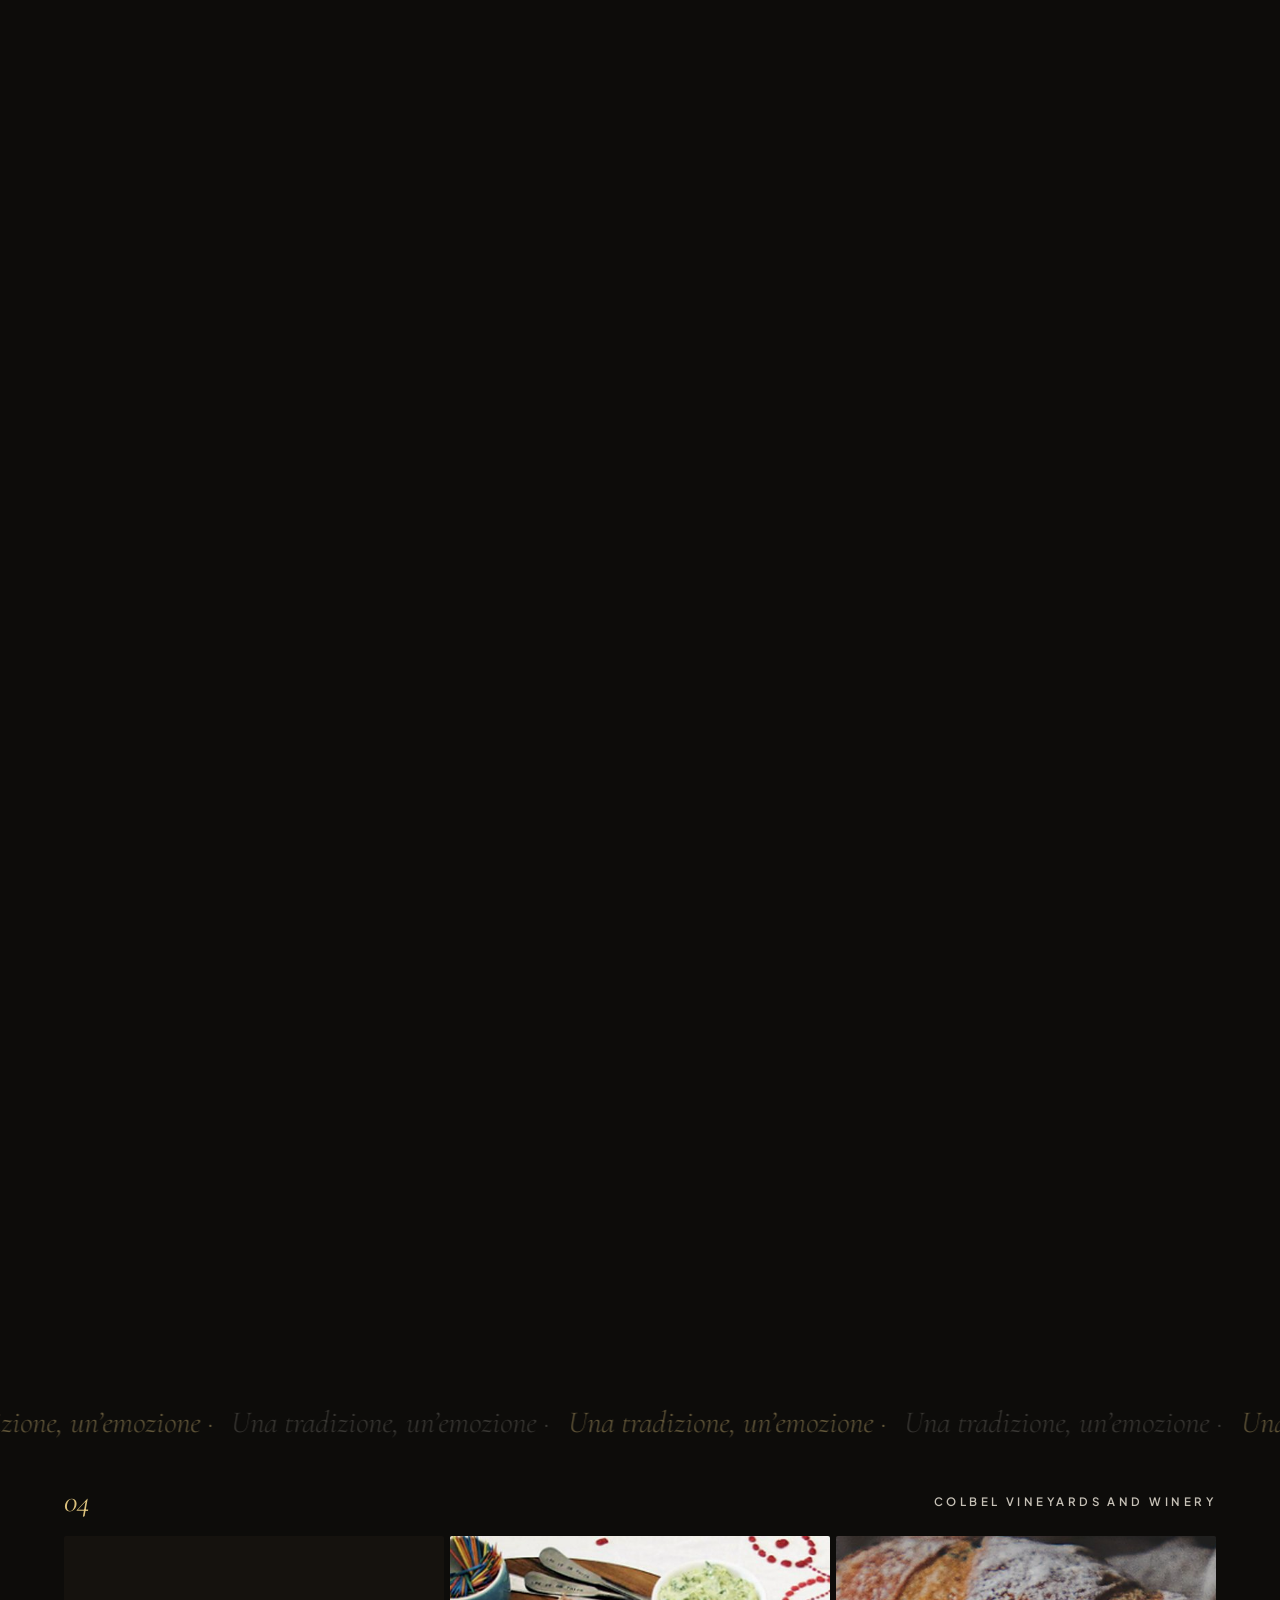
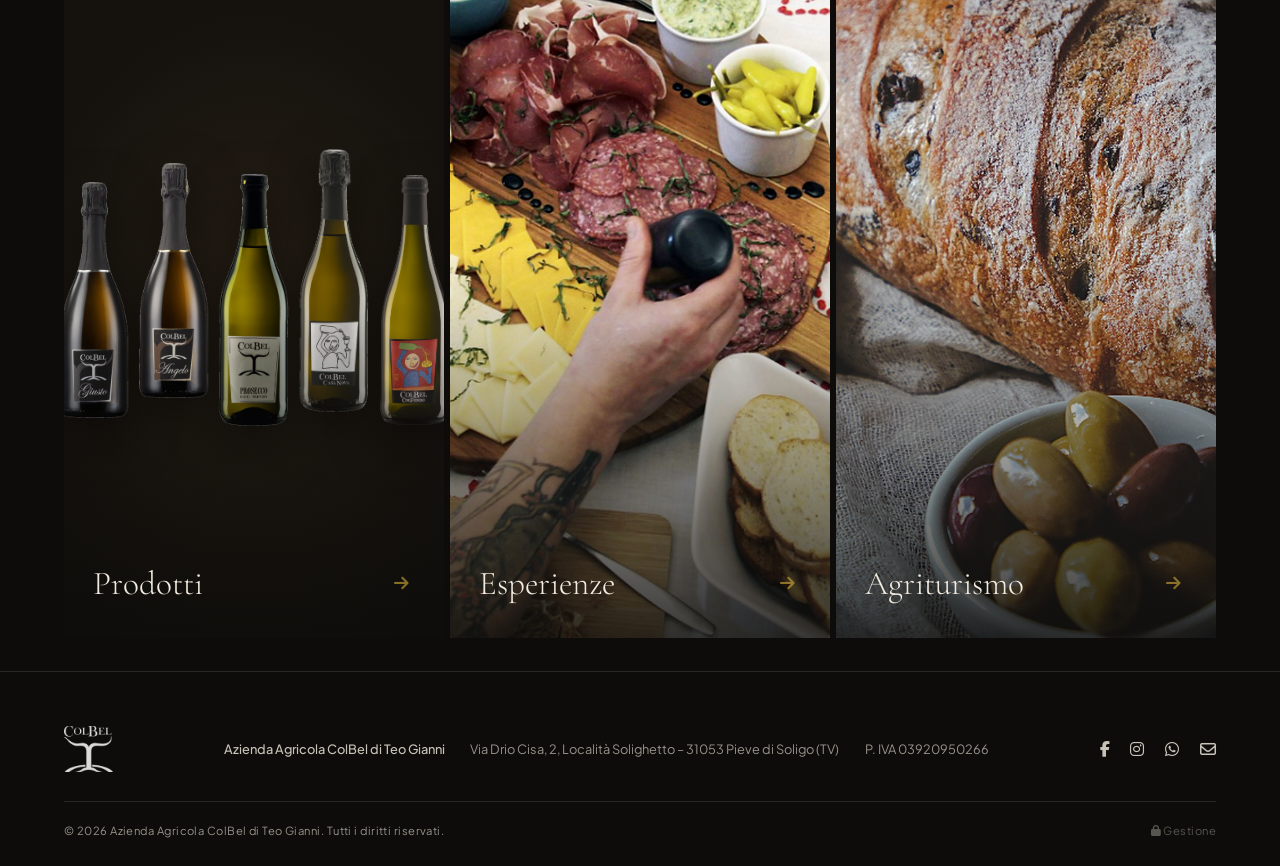
==== commit 91a8da05: "fix(dashboard): rimossi tasti centra scomodi, aggiunta porta prodotti mancante, spostamento fluido e" ====
--- a/index.html
+++ b/index.html
@@ -179,6 +179,7 @@
     <section class="doors" id="scopri">
       
         <a href="vini.html" class="door door--wines">
+          <img class="door-img" src="assets/images/bottiglie/giusto.png" alt="" loading="lazy" data-cb-src="impostazioni.porte_prodotti_img" data-cb-pos="impostazioni.porte_prodotti_img_pos" data-cb-label="Foto Porta Prodotti" />
           <span class="door-bottles"><img src="assets/images/bottiglie/giusto.png" alt="" loading="lazy" /><img src="assets/images/bottiglie/angelo.png" alt="" loading="lazy" /><img src="assets/images/bottiglie/treviso-doc.png" alt="" loading="lazy" /><img src="assets/images/bottiglie/casanova-brut.png" alt="" loading="lazy" /><img src="assets/images/bottiglie/colfondo.png" alt="" loading="lazy" /></span>
           <span class="door-shade"></span>
           <span class="door-title"><span data-i18n="nav_wines">Prodotti</span> <i class="fa-solid fa-arrow-right"></i></span>
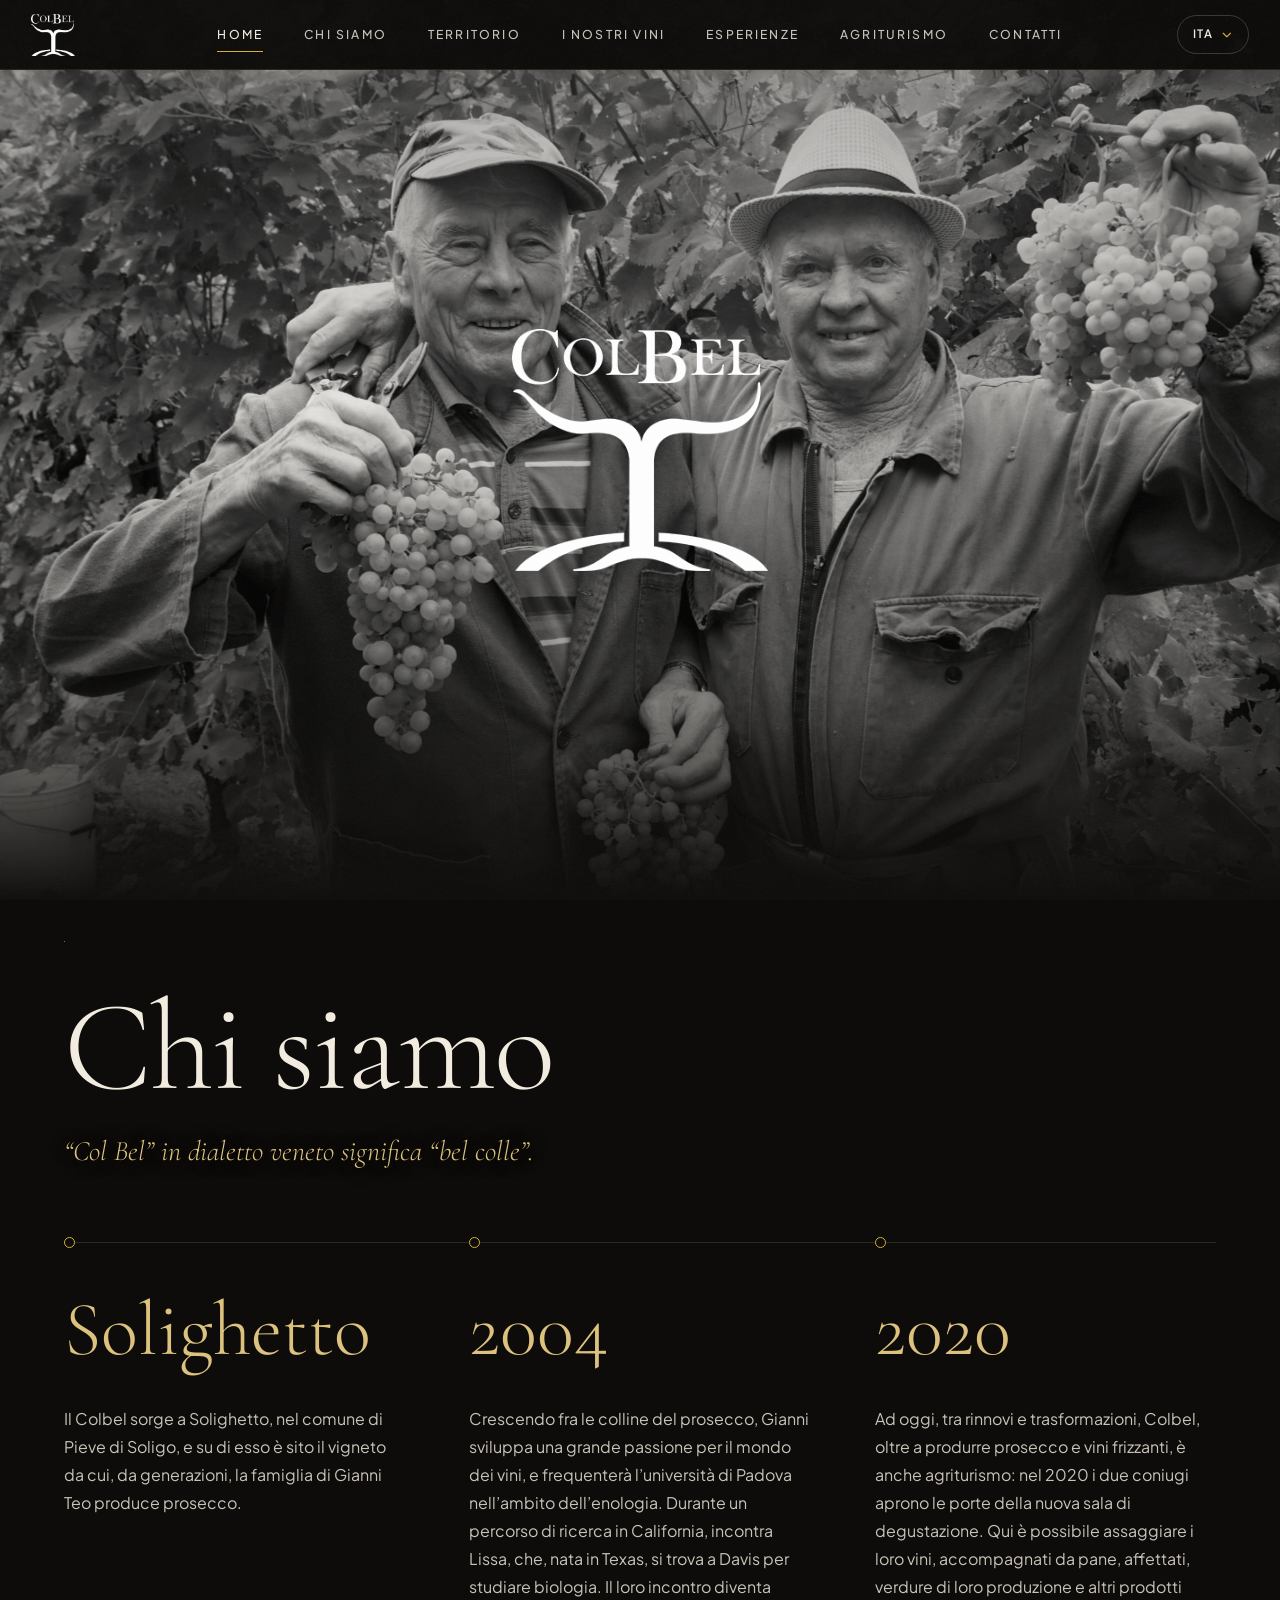
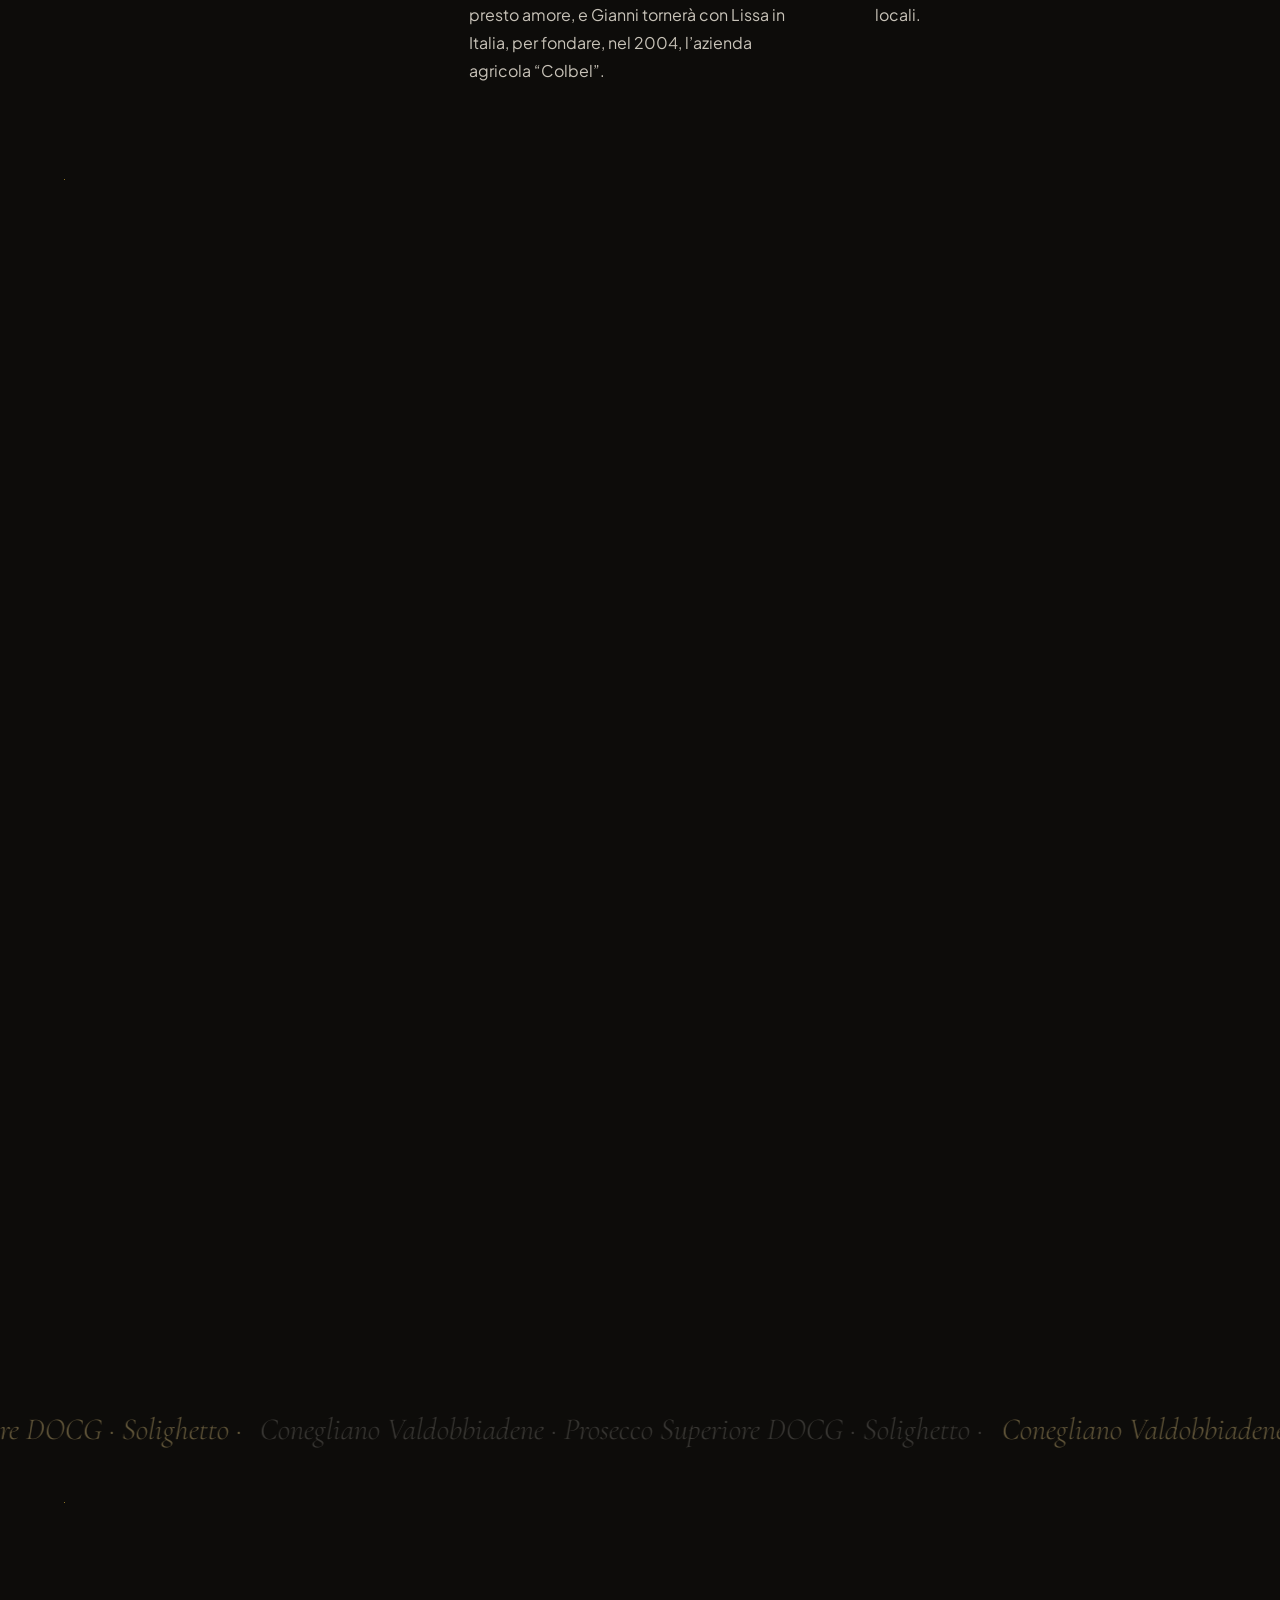
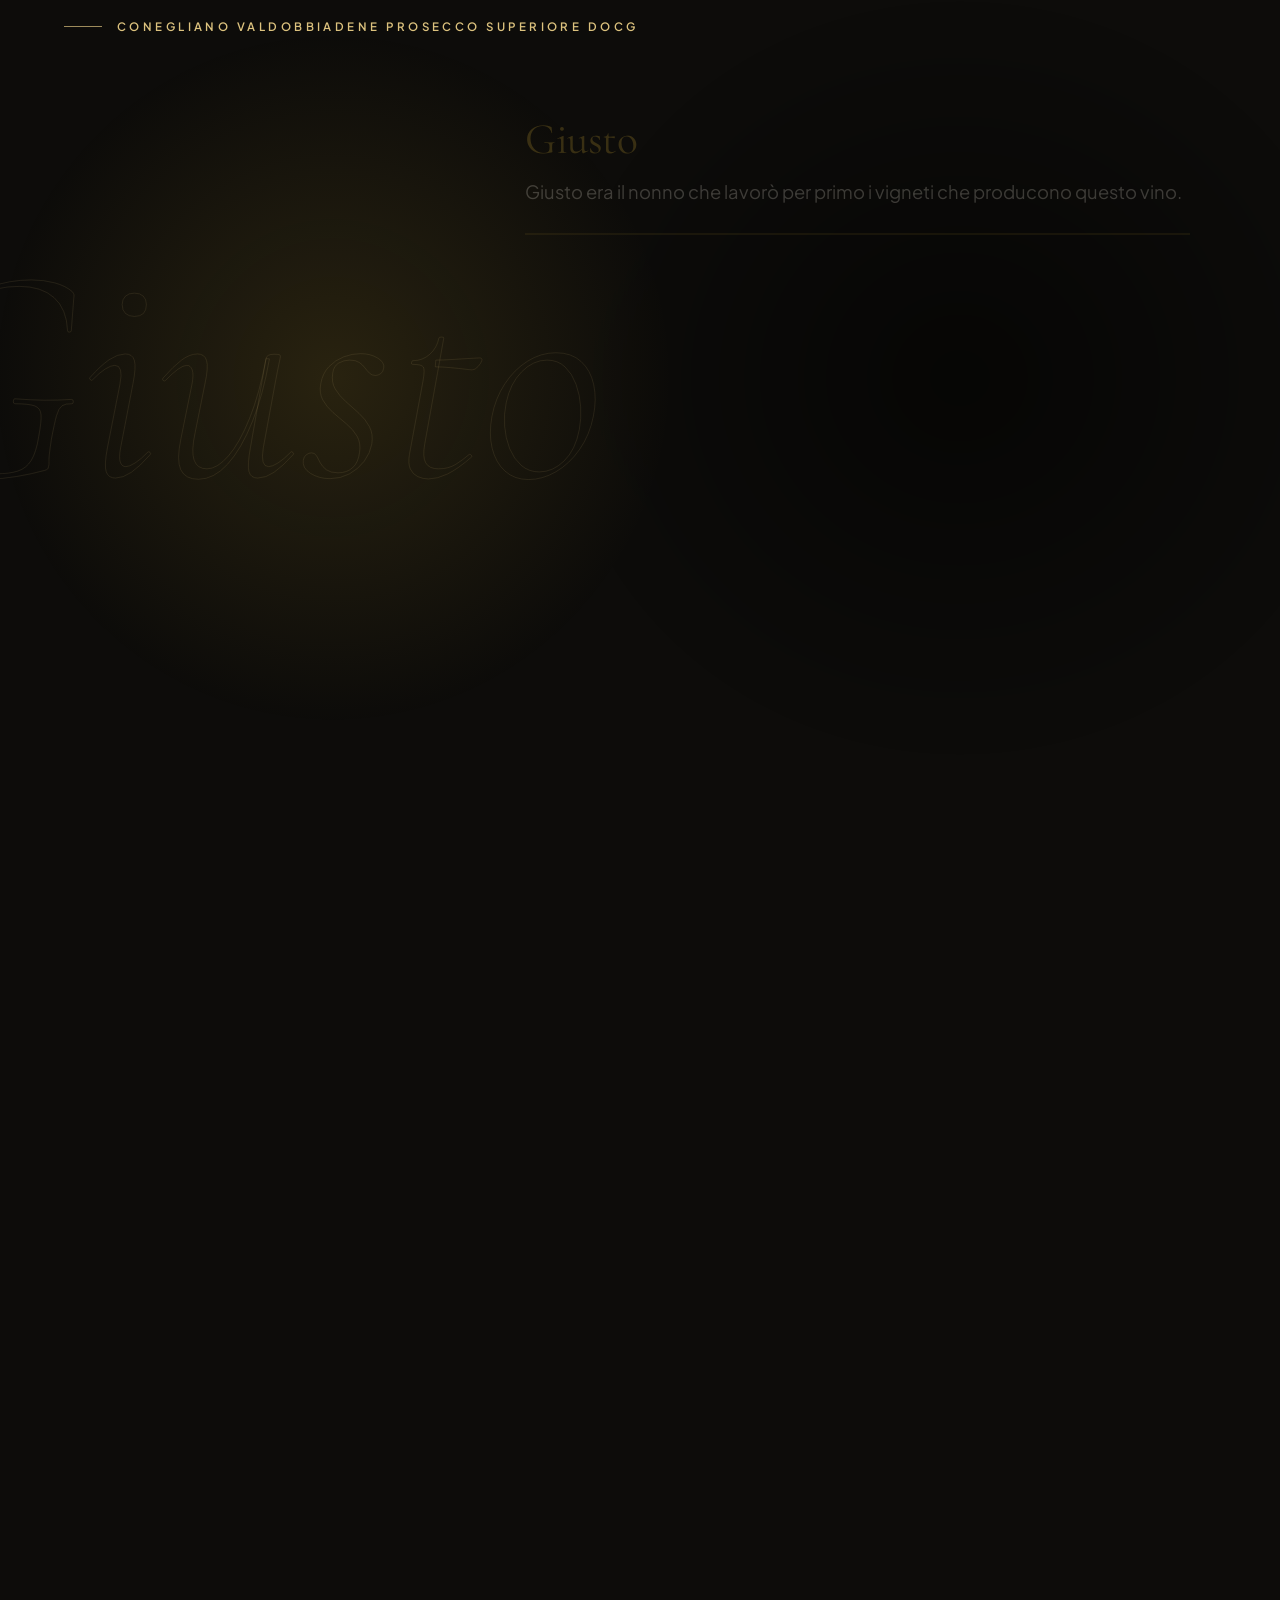
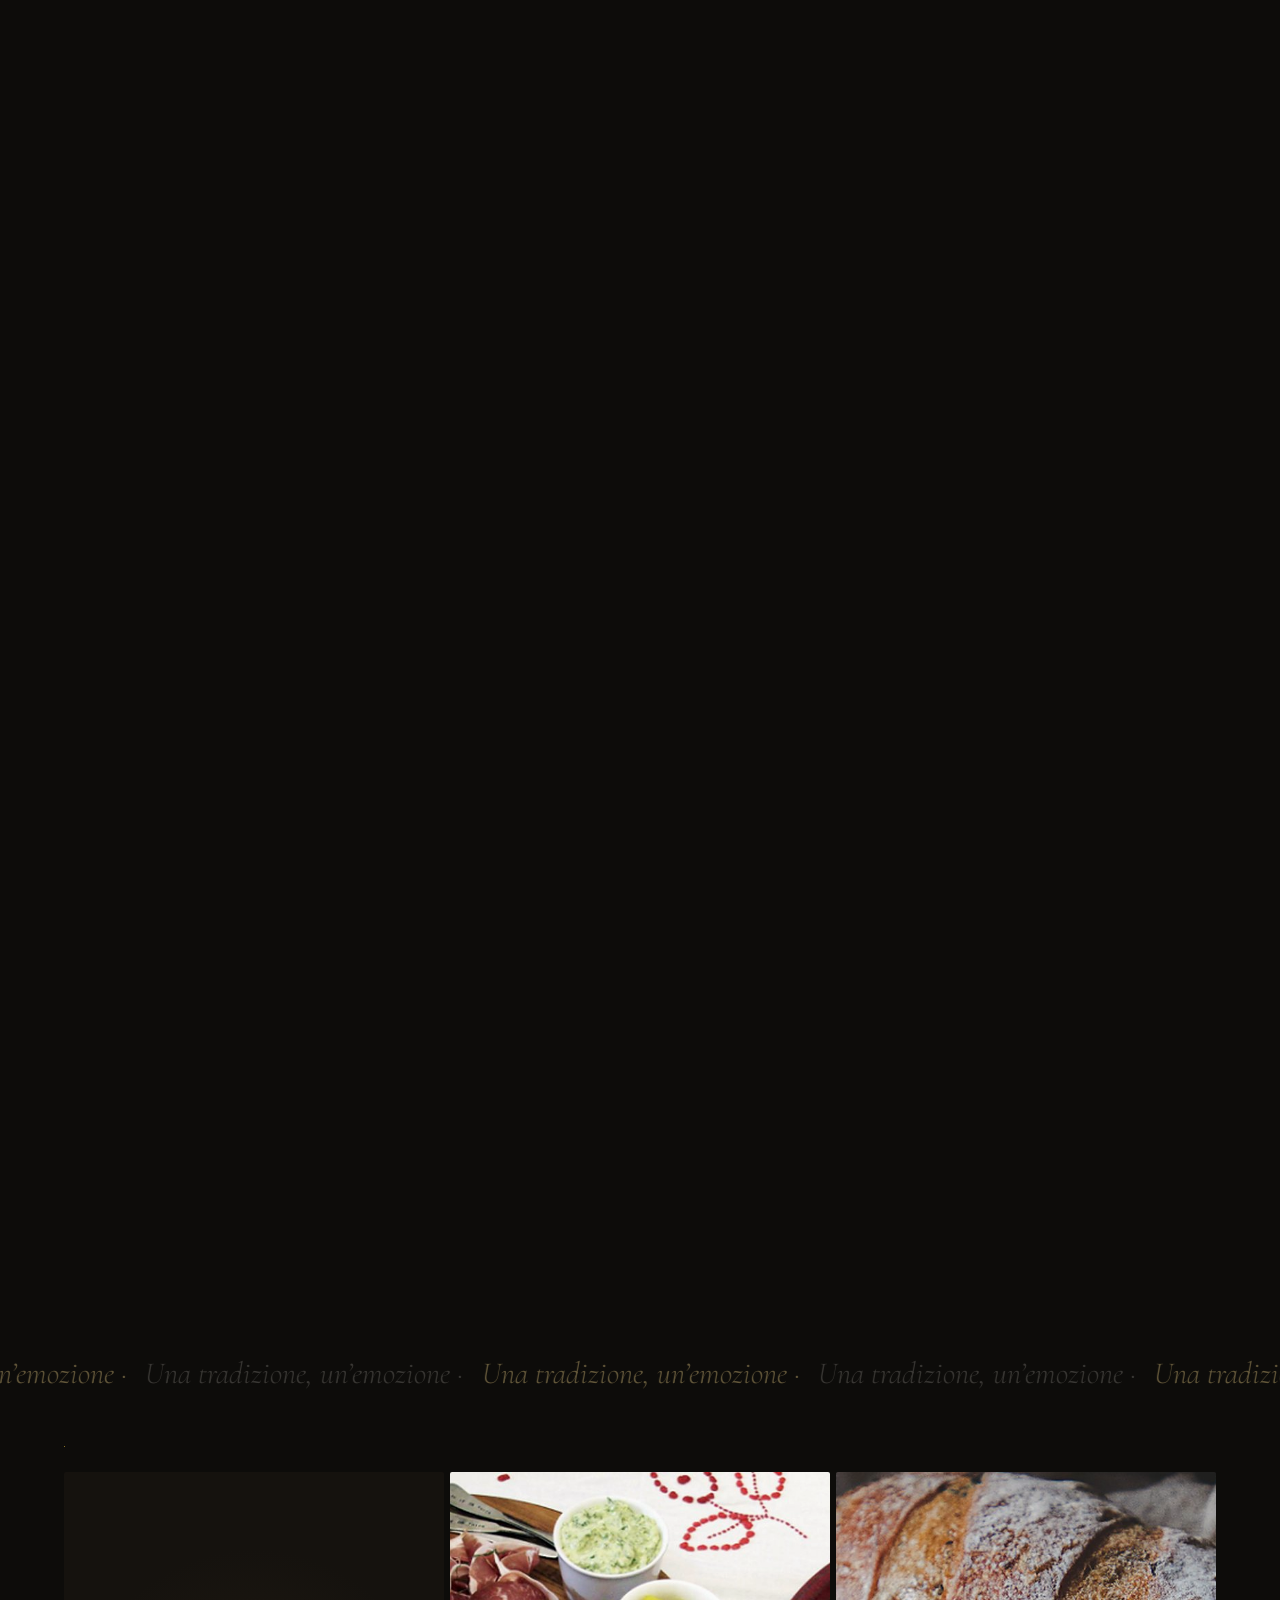
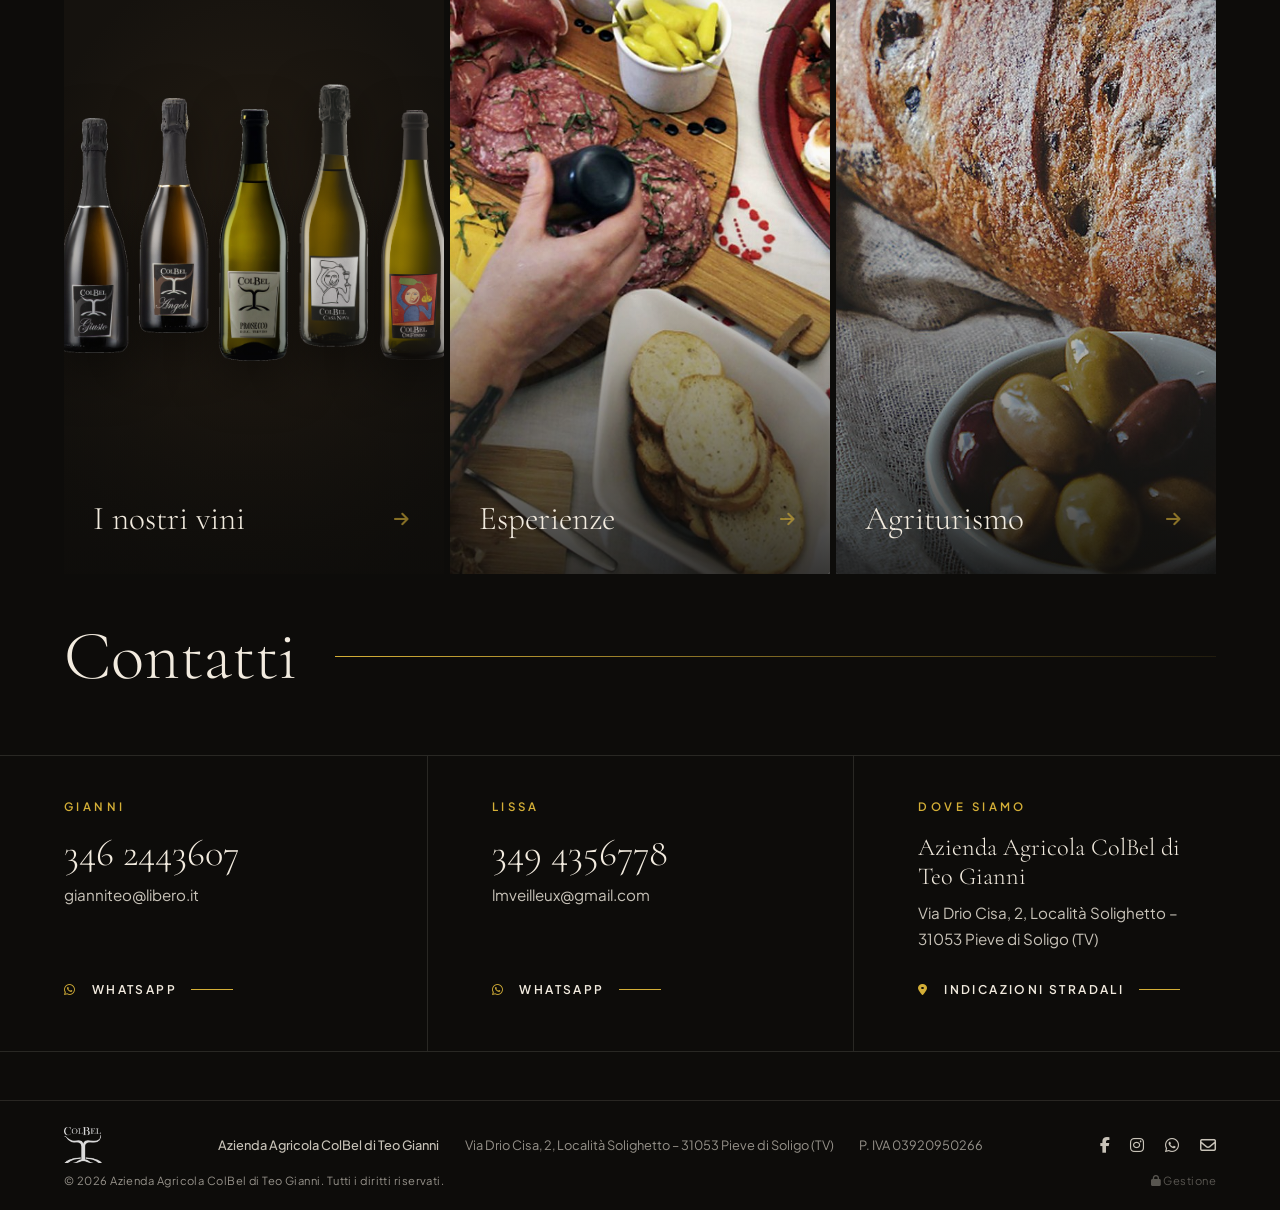
==== commit e7d16e56: "feat: aggiornamento contenuti, testi di contatto pagine, menu link e rifinitura scrollytelling esper" ====
--- a/index.html
+++ b/index.html
@@ -16,7 +16,7 @@
   <link rel="preconnect" href="https://fonts.gstatic.com" crossorigin />
   <link rel="stylesheet" href="https://fonts.googleapis.com/css2?family=Cormorant+Garamond:ital,wght@0,300;0,400;0,500;1,300;1,400&family=Plus+Jakarta+Sans:wght@400;500;600;700&display=swap" />
   <link rel="stylesheet" href="https://cdnjs.cloudflare.com/ajax/libs/font-awesome/6.5.1/css/all.min.css" />
-  <link rel="stylesheet" href="assets/css/style.css?v=27" />
+  <link rel="stylesheet" href="assets/css/style.css?v=30" />
   <script type="application/ld+json">{"@context":"https://schema.org","@type":"Winery","name":"ColBel Vineyards and Winery","legalName":"Azienda Agricola ColBel di Teo Gianni","slogan":"Una tradizione, un’emozione","url":"https://colbelwine.com/","logo":"https://colbelwine.com/assets/images/logo.png","email":"lissa@colbelwine.com","telephone":["+39 346 2443607","+39 349 4356778"],"vatID":"IT03920950266","address":{"@type":"PostalAddress","streetAddress":"Via Drio Cisa, 2, Località Solighetto","postalCode":"31053","addressLocality":"Pieve di Soligo","addressRegion":"TV","addressCountry":"IT"},"sameAs":["https://www.facebook.com/people/AA-Colbel-C-V-Prosecco-DOCG/100054377224427/","https://www.instagram.com/colbel_wine/"]}</script>
   <script>document.documentElement.classList.add('js');</script>
 </head>
@@ -31,7 +31,7 @@
       <a href="index.html" class="nav-link active"><span data-i18n="nav_home">Home</span></a>
       <a href="index.html#chi-siamo" class="nav-link"><span data-i18n="nav_about">Chi siamo</span></a>
       <a href="index.html#territorio" class="nav-link"><span data-i18n="nav_territory">Territorio</span></a>
-      <a href="vini.html" class="nav-link"><span data-i18n="nav_wines">Prodotti</span></a>
+      <a href="vini.html" class="nav-link"><span data-i18n="nav_wines">I nostri vini</span></a>
       <a href="esperienze.html" class="nav-link"><span data-i18n="nav_experiences">Esperienze</span></a>
       <a href="agriturismo.html" class="nav-link"><span data-i18n="nav_agriturismo">Agriturismo</span></a>
       <a href="contatti.html" class="nav-link"><span data-i18n="nav_contacts">Contatti</span></a>
@@ -53,7 +53,7 @@
         <a href="index.html" class="active" data-i18n="nav_home">Home</a>
         <a href="index.html#chi-siamo" data-i18n="nav_about">Chi siamo</a>
         <a href="index.html#territorio" data-i18n="nav_territory">Territorio</a>
-        <a href="vini.html" data-i18n="nav_wines">Prodotti</a>
+        <a href="vini.html" data-i18n="nav_wines">I nostri vini</a>
         <a href="esperienze.html" data-i18n="nav_experiences">Esperienze</a>
         <a href="agriturismo.html" data-i18n="nav_agriturismo">Agriturismo</a>
         <a href="contatti.html" data-i18n="nav_contacts">Contatti</a>
@@ -79,8 +79,9 @@
     </section>
 
     
-    <div class="chapter-mark grid" data-mark><div class="cm-inner"><span class="cm-num">01</span><span class="cm-line"></span><span class="cm-label" data-i18n="nav_about">Chi siamo</span></div></div>
-    
+    
+    <div class="chapter-mark grid" data-mark><div class="cm-inner"><span class="cm-line"></span></div></div>
+
     <section class="about-head" id="chi-siamo">
       <div class="grid">
         <div class="about-head__copy" data-reveal>
@@ -113,8 +114,9 @@
     </section>
 
     
-    <div class="chapter-mark grid" data-mark><div class="cm-inner"><span class="cm-num">02</span><span class="cm-line"></span><span class="cm-label" data-i18n="nav_territory">Territorio</span></div></div>
-    
+    
+    <div class="chapter-mark grid" data-mark><div class="cm-inner"><span class="cm-line"></span></div></div>
+
     <section class="land" id="territorio">
       <div class="land-bg" aria-hidden="true"><img src="assets/images/IMG-20180409-WA0003.jpg" alt="" data-cb-src="territorio.immagine_sfondo" data-cb-pos="territorio.immagine_sfondo_pos" data-cb-label="Foto del territorio" /></div>
       <div class="land-copy">
@@ -132,7 +134,8 @@
 
     <div class="marquee" data-dir="left" aria-hidden="true"><div class="marquee-track"><span>Conegliano Valdobbiadene · Prosecco Superiore DOCG · Solighetto ·</span><span>Conegliano Valdobbiadene · Prosecco Superiore DOCG · Solighetto ·</span><span>Conegliano Valdobbiadene · Prosecco Superiore DOCG · Solighetto ·</span><span>Conegliano Valdobbiadene · Prosecco Superiore DOCG · Solighetto ·</span><span>Conegliano Valdobbiadene · Prosecco Superiore DOCG · Solighetto ·</span><span>Conegliano Valdobbiadene · Prosecco Superiore DOCG · Solighetto ·</span><span>Conegliano Valdobbiadene · Prosecco Superiore DOCG · Solighetto ·</span><span>Conegliano Valdobbiadene · Prosecco Superiore DOCG · Solighetto ·</span><span>Conegliano Valdobbiadene · Prosecco Superiore DOCG · Solighetto ·</span><span>Conegliano Valdobbiadene · Prosecco Superiore DOCG · Solighetto ·</span><span>Conegliano Valdobbiadene · Prosecco Superiore DOCG · Solighetto ·</span><span>Conegliano Valdobbiadene · Prosecco Superiore DOCG · Solighetto ·</span></div></div>
     
-    <div class="chapter-mark grid" data-mark><div class="cm-inner"><span class="cm-num">03</span><span class="cm-line"></span><span class="cm-label" data-i18n="mark_bottle">Giusto</span></div></div>
+
+    <div class="chapter-mark grid" data-mark><div class="cm-inner"><span class="cm-line"></span></div></div>
 
     <!-- 4. Momento fermo: la bottiglia che ruota -->
     <section class="bottle-scroll" id="bottiglia" aria-label="Giusto">
@@ -151,28 +154,31 @@
       </div>
       <div class="story-steps">
         <article class="story-step is-first" data-step="0">
+          <span class="eyebrow" data-cb="scrollytelling.step.0.badge" data-cb-label="Etichetta"></span>
           <h3 class="h2" data-cb="scrollytelling.step.0.titolo" data-cb-label="Titolo">Giusto</h3>
           <p class="text" data-cb="scrollytelling.step.0.testo" data-cb-label="Testo">Giusto era il nonno che lavorò per primo i vigneti che producono questo vino.</p>
+          
         </article>
         <article class="story-step" data-step="1">
+          <span class="eyebrow" data-cb="scrollytelling.step.1.badge" data-cb-label="Etichetta"></span>
           <h3 class="h2" data-cb="scrollytelling.step.1.titolo" data-cb-label="Titolo">Il nostro primo “Millesimato”</h3>
           <p class="text" data-cb="scrollytelling.step.1.testo" data-cb-label="Testo">Il suo nome ci sembrava adatto per il nostro primo “Millesimato”, il Prosecco che più di ogni altro riporta nel bicchiere quelle caratteristiche che sono tipiche del vitigno e dell’annata.</p>
+          
         </article>
         <article class="story-step" data-step="2">
+          <span class="eyebrow" data-cb="scrollytelling.step.2.badge" data-cb-label="Etichetta"></span>
           <h3 class="h2" data-cb="scrollytelling.step.2.titolo" data-cb-label="Titolo">Vino Spumante Brut</h3>
           <p class="text" data-cb="scrollytelling.step.2.testo" data-cb-label="Testo">Equilibrato ed elegante con una struttura molto definita e profumi delicati e fruttati, può accompagnare l’intero pasto o essere servito come aperitivo o per un brindisi.</p>
-          <div class="actions">
-            <a href="vini.html" class="btn"><span data-i18n="scrolly_all_wines">Scopri i nostri vini</span> <i class="fa-solid fa-arrow-right"></i></a>
-          </div>
+          
         </article>
       </div>
-      <div class="story-progress" aria-hidden="true"><span><i></i></span><span><i></i></span><span><i></i></span></div>
     </div>
     </section>
 
     <div class="marquee" data-dir="right" aria-hidden="true"><div class="marquee-track"><span>Una tradizione, un’emozione ·</span><span>Una tradizione, un’emozione ·</span><span>Una tradizione, un’emozione ·</span><span>Una tradizione, un’emozione ·</span><span>Una tradizione, un’emozione ·</span><span>Una tradizione, un’emozione ·</span><span>Una tradizione, un’emozione ·</span><span>Una tradizione, un’emozione ·</span><span>Una tradizione, un’emozione ·</span><span>Una tradizione, un’emozione ·</span><span>Una tradizione, un’emozione ·</span><span>Una tradizione, un’emozione ·</span></div></div>
     
-    <div class="chapter-mark grid" data-mark><div class="cm-inner"><span class="cm-num">04</span><span class="cm-line"></span><span class="cm-label" data-i18n="mark_discover">ColBel Vineyards and Winery</span></div></div>
+
+    <div class="chapter-mark grid" data-mark><div class="cm-inner"><span class="cm-line"></span></div></div>
 
     <!-- 5. Indice: i titoli delle pagine, la foto cambia passando sopra -->
     
@@ -182,7 +188,7 @@
           <img class="door-img" src="assets/images/bottiglie/giusto.png" alt="" loading="lazy" data-cb-src="impostazioni.porte_prodotti_img" data-cb-pos="impostazioni.porte_prodotti_img_pos" data-cb-label="Foto Porta Prodotti" />
           <span class="door-bottles"><img src="assets/images/bottiglie/giusto.png" alt="" loading="lazy" /><img src="assets/images/bottiglie/angelo.png" alt="" loading="lazy" /><img src="assets/images/bottiglie/treviso-doc.png" alt="" loading="lazy" /><img src="assets/images/bottiglie/casanova-brut.png" alt="" loading="lazy" /><img src="assets/images/bottiglie/colfondo.png" alt="" loading="lazy" /></span>
           <span class="door-shade"></span>
-          <span class="door-title"><span data-i18n="nav_wines">Prodotti</span> <i class="fa-solid fa-arrow-right"></i></span>
+          <span class="door-title"><span data-i18n="cta_wines">I nostri vini</span> <i class="fa-solid fa-arrow-right"></i></span>
         </a>
       
         <a href="esperienze.html" class="door ">
@@ -196,6 +202,34 @@
           <span class="door-shade"></span>
           <span class="door-title"><span data-i18n="nav_agriturismo">Agriturismo</span> <i class="fa-solid fa-arrow-right"></i></span>
         </a>
+    </section>
+    
+    <section class="contact-block" id="contatti-blocco">
+      <div class="cb-head" data-reveal>
+        <h2 class="cb-title" data-i18n="nav_contacts">Contatti</h2>
+        <span class="cb-rule" aria-hidden="true"></span>
+        <p class="text cb-intro" data-cb="impostazioni.testi_sezioni.contatti_home" data-cb-label="Testo sopra i contatti"></p>
+      </div>
+      <div class="cb-people">
+        <div class="cb-person" data-reveal>
+          <strong class="cb-name" data-cb="contatti.gianni.nome">Gianni</strong>
+          <a class="cb-phone" href="tel:+393462443607" data-cb-tel="gianni"><span data-cb="contatti.gianni.telefono">346 2443607</span></a>
+          <a class="cb-mail" href="mailto:gianniteo@libero.it" data-cb="contatti.gianni.email">gianniteo@libero.it</a>
+          <a href="https://wa.me/393462443607" class="link" target="_blank" rel="noopener" data-cb-wa="gianni"><i class="fa-brands fa-whatsapp"></i> <span>WhatsApp</span></a>
+        </div>
+        <div class="cb-person" data-reveal>
+          <strong class="cb-name" data-cb="contatti.lissa.nome">Lissa</strong>
+          <a class="cb-phone" href="tel:+393494356778" data-cb-tel="lissa"><span data-cb="contatti.lissa.telefono">349 4356778</span></a>
+          <a class="cb-mail" href="mailto:lmveilleux@gmail.com" data-cb="contatti.lissa.email">lmveilleux@gmail.com</a>
+          <a href="https://wa.me/393494356778" class="link" target="_blank" rel="noopener" data-cb-wa="lissa"><i class="fa-brands fa-whatsapp"></i> <span>WhatsApp</span></a>
+        </div>
+        <div class="cb-person cb-where" data-reveal>
+          <strong class="cb-name" data-i18n="cb_where">Dove siamo</strong>
+          <span class="cb-addr" data-cb="contatti.azienda.nome">Azienda Agricola ColBel di Teo Gianni</span>
+          <span class="cb-addr" data-cb="contatti.azienda.indirizzo">Via Drio Cisa, 2, Località Solighetto – 31053 Pieve di Soligo (TV)</span>
+          <a href="https://www.google.com/maps/search/?api=1&amp;query=ColBel+Via+Drio+Cisa+2+Solighetto+Pieve+di+Soligo" class="link" target="_blank" rel="noopener"><i class="fa-solid fa-location-dot"></i> <span data-i18n="cb_directions">Indicazioni stradali</span></a>
+        </div>
+      </div>
     </section>
 
   </main>
@@ -265,7 +299,7 @@
   <script src="assets/js/vendor/gsap.min.js"></script>
   <script src="assets/js/vendor/ScrollTrigger.min.js"></script>
   <script src="assets/js/vendor/lenis.min.js"></script>
-  <script src="assets/js/content.js?v=25"></script>
-  <script src="assets/js/main.js?v=27"></script>
+  <script src="assets/js/content.js?v=30"></script>
+  <script src="assets/js/main.js?v=30"></script>
 </body>
 </html>
--- a/assets/css/style.css
+++ b/assets/css/style.css
@@ -1394,3 +1394,155 @@
   .land-copy { padding: 26svh var(--gutter) 24svh; }
   .land-copy .wide-title { font-size: 3.6rem; }
 }
+
+/* ======================================================================
+   40. Pulizia: menu più sottile · niente numeri · footer compatto ·
+       blocco contatti unico · Esperienze una per schermata · Agriturismo centrato
+   ====================================================================== */
+:root { --header-h: 70px; }
+.brand img { height: 42px; }
+.chapter-mark, .story-progress, .story-ui, .exp-num, .photo-num { display: none !important; }
+
+/* footer: un unico blocco basso, senza linea interna */
+.site-footer--min { padding: 1.6rem var(--gutter) 1.2rem; margin-top: 0; }
+.fm-bottom { border-top: 0; margin-top: .5rem; padding-top: 0; }
+.fm-logo img { height: 36px; }
+
+/* blocco contatti compatto, identico su tutte le pagine */
+.contact-block { padding: calc(var(--section) * 1.1) var(--gutter); border-top: 1px solid var(--ivory-12); }
+.cb-inner { max-width: 74rem; margin: 0 auto; display: grid; grid-template-columns: 1fr 1.1fr; gap: clamp(2rem, 5vw, 5rem); align-items: start; }
+.cb-title { font-family: var(--serif); font-weight: 300; font-size: clamp(2rem, 3vw, 2.8rem); line-height: 1.1; margin-bottom: 1rem; }
+.cb-intro { color: var(--ivory-80); margin-bottom: 1.2rem; max-width: 34rem; }
+.cb-list { list-style: none; display: flex; flex-direction: column; gap: .7rem; font-size: .95rem; color: var(--ivory-80); }
+.cb-list li { display: flex; flex-wrap: wrap; gap: .3rem 1rem; align-items: baseline; }
+.cb-list strong { font-weight: 500; color: var(--ivory); min-width: 3.6rem; }
+.cb-list a:hover { color: var(--gold-soft); }
+.cb-list .cb-address { flex-direction: column; gap: .1rem; margin-top: .4rem; font-size: .88rem; color: var(--ivory-60); }
+.cb-actions { margin-top: 1.4rem; display: flex; flex-wrap: wrap; gap: .8rem; }
+.btn--sm { padding: .75rem 1.2rem; font-size: .68rem; }
+.btn--ghost { background: transparent; color: var(--gold); border: 1px solid var(--gold); }
+.btn--ghost:hover { background: var(--gold); color: var(--ink); }
+.cb-form { display: flex; flex-direction: column; gap: 1rem; }
+.cb-form .row { display: grid; grid-template-columns: 1fr 1fr; gap: 1rem; }
+.cb-form textarea { min-height: 5.5rem; }
+@media (max-width: 900px) {
+  .cb-inner { grid-template-columns: 1fr; }
+  .cb-form .row { grid-template-columns: 1fr; }
+}
+.page-text .copy { grid-column: 2 / 14; max-width: 68rem; }
+
+/* Esperienze: una per schermata, foto a tutta altezza nella metà destra, testo grande */
+.story--fade { height: calc(100vh * (var(--story-n, 3) + 0.8)); }
+.story--fade .story-pin { position: sticky; top: 0; height: 100vh; height: 100svh; }
+.story--fade .story-media { top: 0; bottom: 0; right: 0; left: auto; width: 52%;
+  -webkit-mask-image: linear-gradient(90deg, transparent 0%, rgba(0,0,0,.35) 6%, rgba(0,0,0,.8) 14%, #000 22%); mask-image: linear-gradient(90deg, transparent 0%, rgba(0,0,0,.35) 6%, rgba(0,0,0,.8) 14%, #000 22%); }
+.story--fade .story-track { position: absolute; inset: 0; transform: none !important; }
+.story--fade .story-media > .story-track > .photo { position: absolute; inset: 0; height: 100%; -webkit-mask-image: none; mask-image: none; }
+.story--fade .story-media img { top: 0; height: 100%; }
+.story--fade .story-texts { left: var(--gutter); right: auto; width: min(40rem, 42vw); top: var(--header-h); }
+.story--fade .story-chapter .h1 { font-size: clamp(3rem, 5vw, 5.6rem); line-height: 1; }
+.story--fade .story-chapter .exp-price { font-size: clamp(1.6rem, 2.2vw, 2.2rem); }
+.story--fade .story-chapter .text { font-size: clamp(1.02rem, 1.2vw, 1.2rem); line-height: 1.8; }
+.story--fade.is-static { height: auto; }
+.story--fade.is-static .story-pin { position: relative; height: auto; }
+@media (max-width: 900px) {
+  .story--fade .story-media { width: auto; left: 0; right: 0; top: var(--header-h); bottom: auto; height: 42%; -webkit-mask-image: linear-gradient(180deg, #000 70%, transparent); mask-image: linear-gradient(180deg, #000 70%, transparent); }
+  .story--fade .story-texts { left: var(--gutter); right: var(--gutter); width: auto; top: calc(var(--header-h) + 40%); bottom: 0; }
+  .story--fade .story-chapter { justify-content: flex-start; }
+  .story--fade .story-chapter .h1 { font-size: 2.4rem; }
+  .story--fade .story-chapter .text { font-size: .92rem; }
+}
+
+/* Agriturismo: i testi tutti nello stesso punto, centrati in basso e più grandi */
+.gallery-track.is-h .photo-row .copy { left: 18% !important; right: 18% !important; bottom: 9% !important; top: auto !important; text-align: center; display: flex; justify-content: center; }
+.gallery-track.is-h .photo-row .caption { font-size: clamp(1.1rem, 1.35vw, 1.4rem); line-height: 1.7; max-width: 36rem; margin: 0 auto; text-align: center; }
+@media (max-width: 900px) {
+  .gallery-track.is-h .photo-row .copy { left: 6% !important; right: 6% !important; }
+  .gallery-track.is-h .photo-row .caption { font-size: .98rem; }
+}
+.cb-intro:empty { display: none; }
+
+/* ======================================================================
+   41. Revisione 30/10: linee tra le sezioni (senza numeri) · contatti a tutta
+       larghezza · Esperienze una alla volta · Agriturismo girato e centrato
+   ====================================================================== */
+
+/* linee di stacco tra le sezioni: tornano, solo senza numerazione */
+.chapter-mark { display: grid !important; padding: calc(var(--section) * 0.75) 0 calc(var(--section) * 0.45); }
+.chapter-mark .cm-num { display: none !important; }
+.chapter-mark .cm-inner { gap: 1.4rem; }
+.chapter-mark .cm-line { order: 2; }
+.chapter-mark .cm-label { order: 1; color: var(--gold-soft); }
+@media (max-width: 900px) {
+  .chapter-mark { padding: calc(var(--section) * 0.6) 0 calc(var(--section) * 0.35); }
+}
+
+/* --- Contatti: tutta la larghezza, tre colonne continue + modulo in riga --- */
+.contact-block { padding: calc(var(--section) * 0.9) 0 calc(var(--section) * 0.6); border-top: 0; }
+.cb-head { display: grid; grid-template-columns: auto 1fr; align-items: center; column-gap: clamp(1.4rem, 3vw, 3rem); padding: 0 var(--gutter); }
+.cb-head .cb-title { margin: 0; font-size: clamp(2.8rem, 5.4vw, 5.6rem); line-height: 1; }
+.cb-rule { height: 1px; background: linear-gradient(90deg, var(--gold), rgba(212,175,55,0.1)); transform-origin: left; }
+.cb-head .cb-intro { grid-column: 1 / -1; margin: 1.2rem 0 0; max-width: 46rem; }
+.cb-people { display: grid; grid-template-columns: repeat(3, minmax(0, 1fr)); margin-top: clamp(2.4rem, 5vw, 4.4rem); border-top: 1px solid var(--ivory-12); border-bottom: 1px solid var(--ivory-12); }
+.cb-person { display: flex; flex-direction: column; align-items: flex-start; gap: .55rem; padding: clamp(1.8rem, 3.2vw, 3.2rem) var(--gutter); }
+.cb-person + .cb-person { border-left: 1px solid var(--ivory-12); }
+.cb-name { font-size: var(--fs-eyebrow); font-weight: 600; letter-spacing: .3em; text-transform: uppercase; color: var(--gold); margin-bottom: .4rem; }
+.cb-phone { font-family: var(--serif); font-weight: 300; font-size: clamp(2rem, 3vw, 3.1rem); line-height: 1.05; color: var(--ivory); transition: color .3s; }
+.cb-phone:hover, .cb-mail:hover { color: var(--gold-soft); }
+.cb-mail, .cb-addr { font-size: .95rem; color: var(--ivory-80); transition: color .3s; }
+.cb-where .cb-addr:first-of-type { font-family: var(--serif); font-weight: 300; font-size: clamp(1.4rem, 1.9vw, 1.95rem); line-height: 1.2; color: var(--ivory); }
+.cb-person .link { margin-top: auto; padding-top: 1.1rem; }
+.cb-form { display: grid; grid-template-columns: minmax(10rem, 1fr) 4fr; column-gap: clamp(2rem, 5vw, 5rem); align-items: start; padding: clamp(2.2rem, 4vw, 3.6rem) var(--gutter) 0; }
+.cb-form-title { font-family: var(--serif); font-weight: 300; font-size: clamp(1.9rem, 2.6vw, 2.7rem); line-height: 1.1; color: var(--ivory); }
+.cb-fields { display: grid; grid-template-columns: repeat(3, minmax(0, 1fr)); gap: 1.4rem 2.2rem; }
+.cb-fields .cb-msg { grid-column: 1 / -1; }
+.cb-fields textarea { min-height: 3.4rem; }
+.cb-form > .actions { grid-column: 2; margin-top: 1.6rem; }
+@media (max-width: 900px) {
+  .cb-head { grid-template-columns: 1fr; }
+  .cb-rule { margin-top: 1rem; }
+  .cb-people { grid-template-columns: 1fr; }
+  .cb-person + .cb-person { border-left: 0; border-top: 1px solid var(--ivory-12); }
+  .cb-form { grid-template-columns: 1fr; }
+  .cb-form-title { margin-bottom: 1.2rem; }
+  .cb-fields { grid-template-columns: 1fr; }
+  .cb-form > .actions { grid-column: 1; }
+}
+
+/* --- Esperienze: una alla volta, con le tacche di avanzamento in basso --- */
+.story--fade .story-texts { bottom: 5.5rem; }
+.story--fade .story-chapter .actions { display: none; }
+.exp-progress { position: absolute; z-index: 3; left: var(--gutter); bottom: 2.4rem; display: flex; align-items: center; gap: 1.8rem; pointer-events: none; }
+.exp-progress-bars { display: flex; gap: .55rem; }
+.exp-progress-bars span { display: block; width: 2.8rem; height: 2px; background: var(--ivory-12); overflow: hidden; }
+.exp-progress-bars i { display: block; height: 100%; background: var(--gold); transform: scaleX(0); transform-origin: left; }
+.exp-progress-hint { font-size: var(--fs-eyebrow); font-weight: 600; letter-spacing: .3em; text-transform: uppercase; color: var(--ivory-60); transition: opacity .5s; }
+.exp-progress-hint i { margin-left: .5rem; color: var(--gold); animation: expHint 1.8s ease-in-out infinite; }
+@keyframes expHint { 0%, 100% { transform: translateY(0); } 50% { transform: translateY(5px); } }
+@media (max-width: 900px) {
+  .story--fade .story-texts { bottom: 4rem; }
+  .exp-progress { bottom: 1.2rem; }
+}
+
+/* --- Sezioni testo + foto (Esperienze → agriturismo, Agriturismo → spuntineria) --- */
+.feature-split .photo { height: min(94vh, 920px); }
+.feature-split .copy .col { max-width: 40rem; }
+.feature-split .h1 { font-size: clamp(2.6rem, 4.4vw, 4.8rem); line-height: 1.02; margin: 1.1rem 0 1.6rem; }
+.feature-split .lead { font-size: clamp(1.15rem, 1.45vw, 1.45rem); line-height: 1.6; color: var(--ivory); }
+.feature-split .text { margin-top: 1.1rem; color: var(--ivory-80); }
+.feature-split .text a { color: var(--gold-soft); border-bottom: 1px solid rgba(212,175,55,.4); }
+.feature-split .actions { margin-top: 2.2rem; }
+.feature-split--right .copy { grid-column: 2 / 8; }
+.feature-split--left .copy { grid-column: 8 / 14; }
+.feature-split .lead, .feature-split .text, .feature-split .h1 { text-shadow: 0 1px 2px rgba(0,0,0,.5), 0 2px 20px rgba(0,0,0,.6); }
+
+
+.feature-split--right .photo { grid-column: 7 / -1; }
+.feature-split--left .photo { grid-column: 1 / 9; }
+@media (max-width: 900px) { .feature-split .photo { grid-column: 1 / -1 !important; } }
+
+/* contatti senza modulo; pagina Contatti senza titolo ripetuto */
+.contact-block { padding-bottom: calc(var(--section) * 0.9); }
+.contact-block--page { padding-top: calc(var(--section) * 0.4); }
+.contact-block--page .cb-people { margin-top: 0; }
+.chapter-mark .cm-inner { gap: 0; }
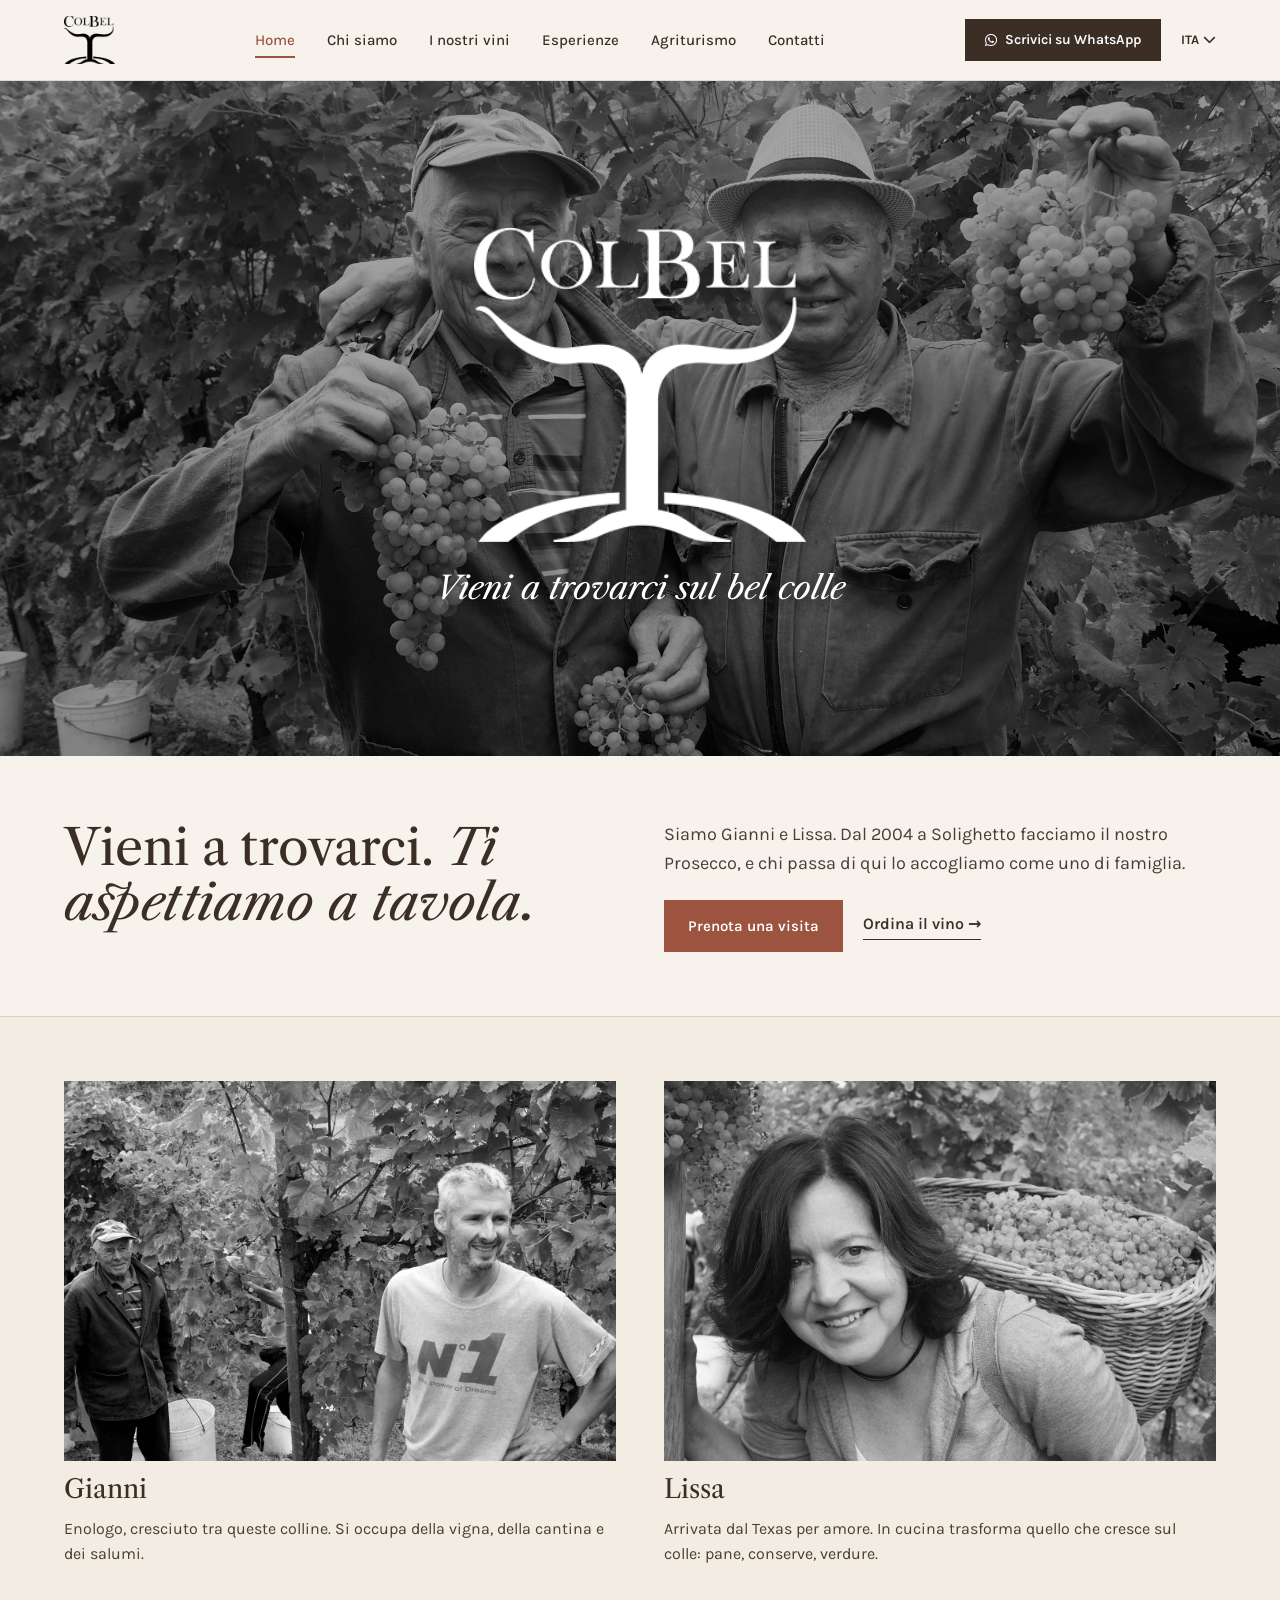
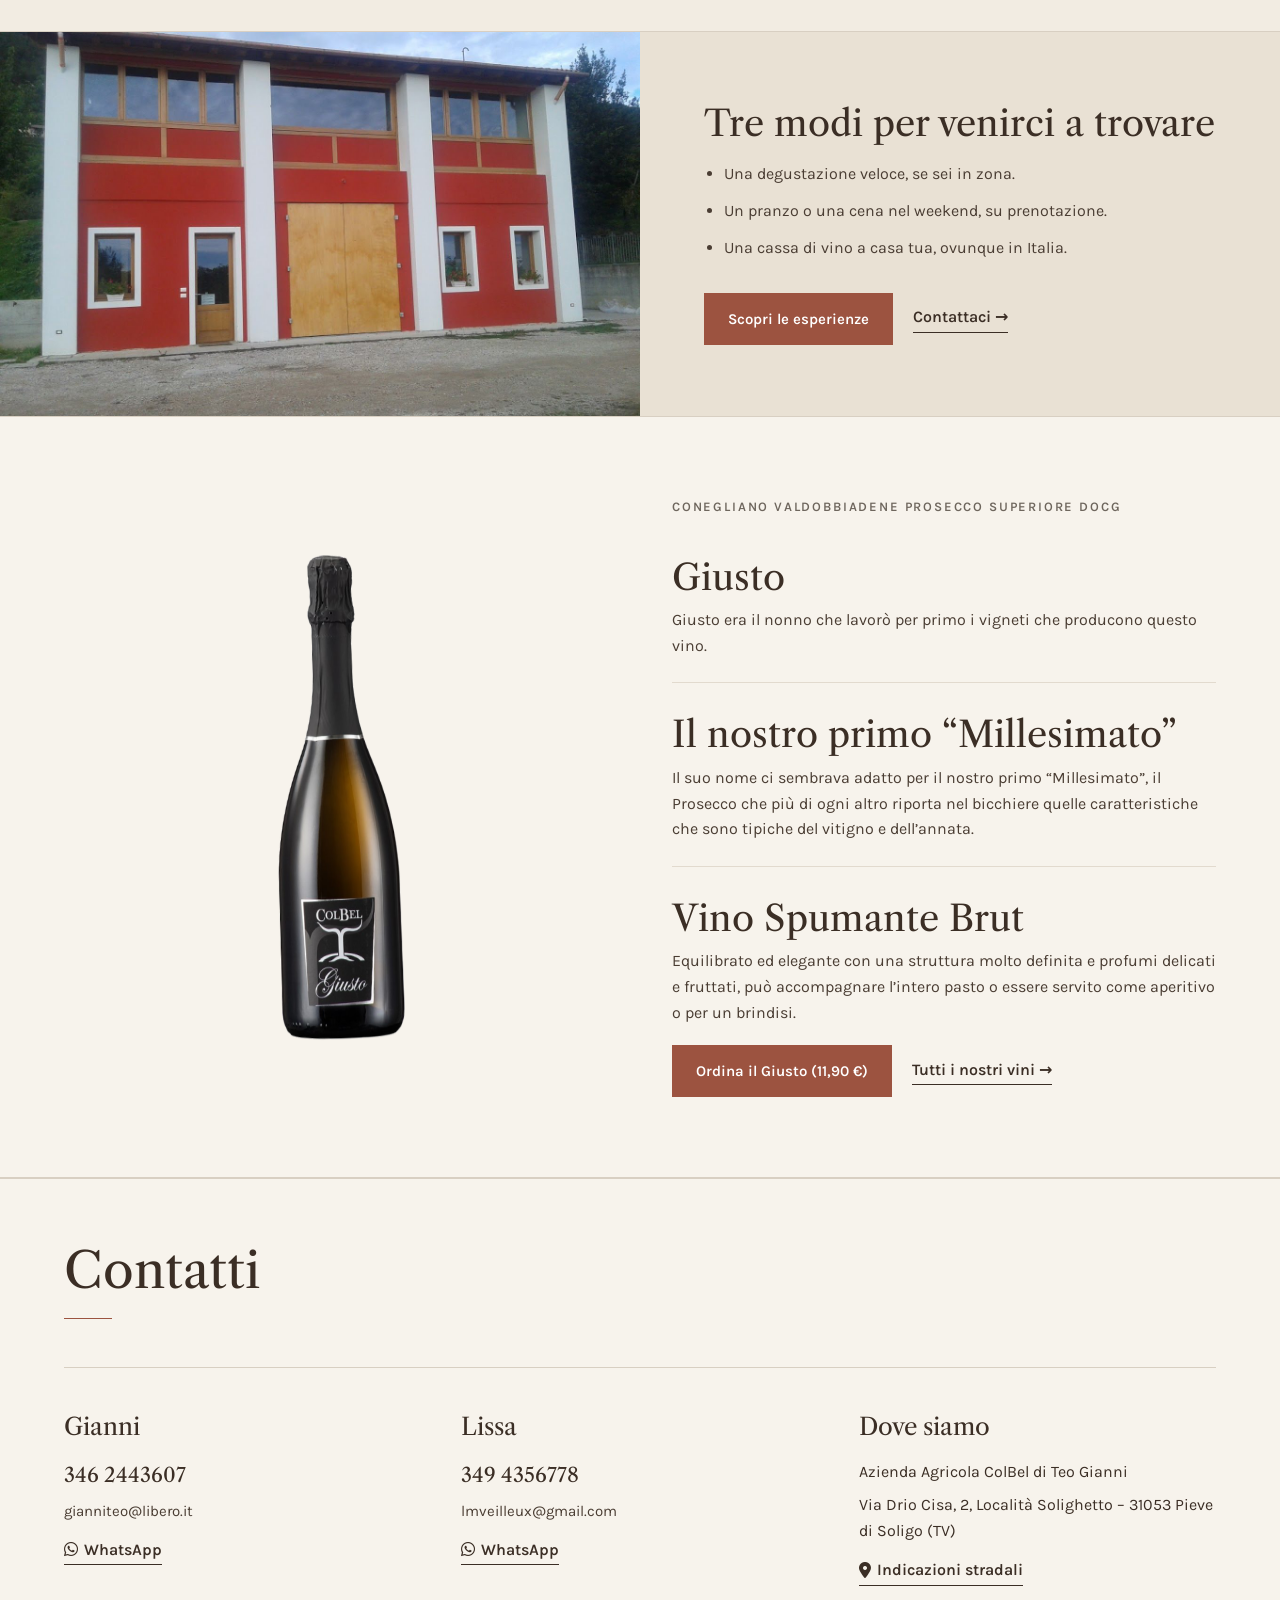
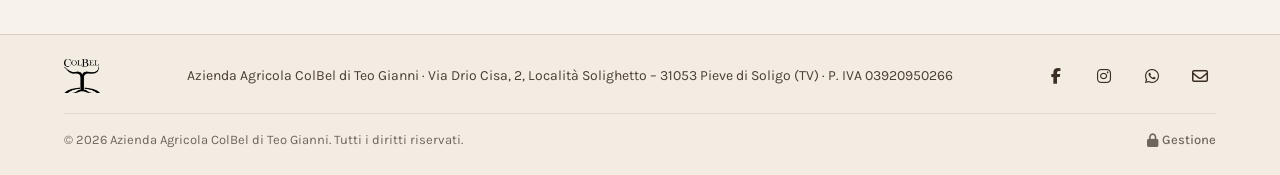
==== commit ff7b531e: "Restyling completo ColBel (board D-finale): layout full-bleed, nuove immagini, tipografia e server n" ====
--- a/index.html
+++ b/index.html
@@ -14,9 +14,9 @@
   <link rel="icon" type="image/png" href="assets/images/logo.png" />
   <link rel="preconnect" href="https://fonts.googleapis.com" />
   <link rel="preconnect" href="https://fonts.gstatic.com" crossorigin />
-  <link rel="stylesheet" href="https://fonts.googleapis.com/css2?family=Cormorant+Garamond:ital,wght@0,300;0,400;0,500;1,300;1,400&family=Plus+Jakarta+Sans:wght@400;500;600;700&display=swap" />
+  <link rel="stylesheet" href="https://fonts.googleapis.com/css2?family=Karla:ital,wght@0,300;0,400;0,500;0,600;0,700;1,400&family=Libre+Caslon+Text:ital,wght@0,400;0,700;1,400&display=swap" />
   <link rel="stylesheet" href="https://cdnjs.cloudflare.com/ajax/libs/font-awesome/6.5.1/css/all.min.css" />
-  <link rel="stylesheet" href="assets/css/style.css?v=30" />
+  <link rel="stylesheet" href="assets/css/casa.css" />
   <script type="application/ld+json">{"@context":"https://schema.org","@type":"Winery","name":"ColBel Vineyards and Winery","legalName":"Azienda Agricola ColBel di Teo Gianni","slogan":"Una tradizione, un’emozione","url":"https://colbelwine.com/","logo":"https://colbelwine.com/assets/images/logo.png","email":"lissa@colbelwine.com","telephone":["+39 346 2443607","+39 349 4356778"],"vatID":"IT03920950266","address":{"@type":"PostalAddress","streetAddress":"Via Drio Cisa, 2, Località Solighetto","postalCode":"31053","addressLocality":"Pieve di Soligo","addressRegion":"TV","addressCountry":"IT"},"sameAs":["https://www.facebook.com/people/AA-Colbel-C-V-Prosecco-DOCG/100054377224427/","https://www.instagram.com/colbel_wine/"]}</script>
   <script>document.documentElement.classList.add('js');</script>
 </head>
@@ -29,14 +29,14 @@
     </a>
     <nav class="main-nav" id="mainNav" aria-label="Menu principale">
       <a href="index.html" class="nav-link active"><span data-i18n="nav_home">Home</span></a>
-      <a href="index.html#chi-siamo" class="nav-link"><span data-i18n="nav_about">Chi siamo</span></a>
-      <a href="index.html#territorio" class="nav-link"><span data-i18n="nav_territory">Territorio</span></a>
+      <a href="storia.html" class="nav-link"><span data-i18n="nav_about">Chi siamo</span></a>
       <a href="vini.html" class="nav-link"><span data-i18n="nav_wines">I nostri vini</span></a>
       <a href="esperienze.html" class="nav-link"><span data-i18n="nav_experiences">Esperienze</span></a>
       <a href="agriturismo.html" class="nav-link"><span data-i18n="nav_agriturismo">Agriturismo</span></a>
       <a href="contatti.html" class="nav-link"><span data-i18n="nav_contacts">Contatti</span></a>
     </nav>
     <div class="header-tools">
+      <a href="https://wa.me/393462443607" target="_blank" rel="noopener" class="header-cta-btn"><i class="fa-brands fa-whatsapp"></i> <span>Scrivici su WhatsApp</span></a>
       <div class="lang-menu" id="langMenu">
         <button type="button" class="lang-current" id="langCurrent" aria-haspopup="true" aria-expanded="false"><span id="langCurrentLabel">ITA</span> <i class="fa-solid fa-chevron-down"></i></button>
         <div class="lang-list" role="menu">
@@ -50,9 +50,8 @@
 
   <div class="menu-overlay" id="menuOverlay" aria-hidden="true">
     <nav aria-label="Menu">
-        <a href="index.html" class="active" data-i18n="nav_home">Home</a>
-        <a href="index.html#chi-siamo" data-i18n="nav_about">Chi siamo</a>
-        <a href="index.html#territorio" data-i18n="nav_territory">Territorio</a>
+        <a href="index.html" data-i18n="nav_home">Home</a>
+        <a href="storia.html" data-i18n="nav_about">Chi siamo</a>
         <a href="vini.html" data-i18n="nav_wines">I nostri vini</a>
         <a href="esperienze.html" data-i18n="nav_experiences">Esperienze</a>
         <a href="agriturismo.html" data-i18n="nav_agriturismo">Agriturismo</a>
@@ -69,141 +68,90 @@
 
   <main id="top" data-page="index">
 
-    <!-- 1. Apertura: foto a tutto schermo che respira lentamente, logo al centro -->
+    <!-- 1. Apertura: foto a tutto schermo, logo grande al centro e frase -->
     <section class="hero-full" id="home">
       <div class="hero-full__bg"><img src="assets/images/p9201811-2.jpg" alt="Vendemmia sulle colline di ColBel" data-cb-src="impostazioni.hero_immagine" data-cb-pos="impostazioni.hero_immagine_pos" data-cb-label="Foto di apertura" fetchpriority="high" /></div>
       <div class="hero-full__shade"></div>
       <div class="hero-full__content">
         <h1 class="hero-full__title"><img src="assets/images/logoesteso.png" alt="ColBel Vineyards and Winery" class="hero-logo" /></h1>
+        <p class="hero-claim">Vieni a trovarci sul bel colle</p>
       </div>
     </section>
 
     
     
-    <div class="chapter-mark grid" data-mark><div class="cm-inner"><span class="cm-line"></span></div></div>
-
-    <section class="about-head" id="chi-siamo">
-      <div class="grid">
-        <div class="about-head__copy" data-reveal>
-          <h2 class="wide-title about-title" data-cb="chiSiamo.titolo">Chi siamo</h2>
-          <p class="lead about-lead" data-cb="chiSiamo.introduzione">“Col Bel” in dialetto veneto significa “bel colle”.</p>
-        </div>
-      </div>
-    </section>
-    <section class="section about" data-about>
-      <div class="grid">
-        <div class="about-moments">
-          <div class="about-line" aria-hidden="true"><span></span></div>
-          <article class="about-moment">
-            <span class="about-dot" aria-hidden="true"></span>
-            <span class="about-big">Solighetto</span>
-            <p class="text" data-cb="chiSiamo.paragrafo_0">Il Colbel sorge a Solighetto, nel comune di Pieve di Soligo, e su di esso è sito il vigneto da cui, da generazioni, la famiglia di Gianni Teo produce prosecco.</p>
+    <!-- 2. Vieni a trovarci: Sezione editoriale D-finale -->
+    <section class="home-intro" id="vieni-a-trovarci">
+      <h2>Vieni a trovarci. <span>Ti aspettiamo a tavola.</span></h2>
+      <div class="home-intro-copy">
+        <p>Siamo Gianni e Lissa. Dal 2004 a Solighetto facciamo il nostro Prosecco, e chi passa di qui lo accogliamo come uno di famiglia.</p>
+        <div class="home-intro-actions">
+          <a href="esperienze.html" class="btn">Prenota una visita</a>
+          <a href="vini.html" class="link">Ordina il vino &rarr;</a>
+        </div>
+      </div>
+    </section>
+
+    <!-- 3. Persone in Bianco e Nero: Gianni e Lissa (D-finale) -->
+    <section class="home-people" id="chi-siamo">
+      <div class="person-card">
+        <img src="assets/images/df-gianni.jpg" alt="Gianni durante la vendemmia" class="bw" />
+        <h3>Gianni</h3>
+        <p>Enologo, cresciuto tra queste colline. Si occupa della vigna, della cantina e dei salumi.</p>
+      </div>
+      <div class="person-card">
+        <img src="assets/images/df-lissa.jpg" alt="Lissa tra le vigne" class="bw" />
+        <h3>Lissa</h3>
+        <p>Arrivata dal Texas per amore. In cucina trasforma quello che cresce sul colle: pane, conserve, verdure.</p>
+      </div>
+    </section>
+
+    <!-- 4. Tre modi per venirci a trovare (Blocco contrasto #E9E1D4 D-finale) -->
+    <section class="home-ways" id="modi">
+      <img src="assets/images/df-sala.jpg" alt="La sala degustazione ColBel" />
+      <div class="home-ways-copy">
+        <h3>Tre modi per venirci a trovare</h3>
+        <ul>
+          <li>Una degustazione veloce, se sei in zona.</li>
+          <li>Un pranzo o una cena nel weekend, su prenotazione.</li>
+          <li>Una cassa di vino a casa tua, ovunque in Italia.</li>
+        </ul>
+        <div class="home-intro-actions" style="margin-top: 14px;">
+          <a href="esperienze.html" class="btn">Scopri le esperienze</a>
+          <a href="contatti.html" class="link">Contattaci &rarr;</a>
+        </div>
+      </div>
+    </section>
+
+    <!-- 5. Momento fermo: la bottiglia Giusto che ruota -->
+    <section class="bottle-scroll" id="bottiglia" aria-label="Giusto">
+      <div class="bottle-story">
+        <div class="bottle-stage" id="bottleStage" data-frames="0" data-frames-src="assets/bottiglia/giusto-{n}.webp" data-frames-pad="4">
+          <img class="bottle-img" src="assets/images/bottiglie/giusto.png" alt="Giusto Millesimato Prosecco Superiore DOCG" data-cb-src="scrollytelling.immagine_bottiglia" data-cb-label="Bottiglia (PNG trasparente)" />
+        </div>
+        <div class="story-steps">
+          <span class="eyebrow" data-cb="scrollytelling.titolo_sezione" data-cb-label="Titolo della sezione">Conegliano Valdobbiadene Prosecco Superiore DOCG</span>
+          <article class="story-step is-first" data-step="0">
+            <h3 class="h2" data-cb="scrollytelling.step.0.titolo" data-cb-label="Titolo">Giusto</h3>
+            <p class="text" data-cb="scrollytelling.step.0.testo" data-cb-label="Testo">Giusto era il nonno che lavorò per primo i vigneti che producono questo vino.</p>
           </article>
-          <article class="about-moment">
-            <span class="about-dot" aria-hidden="true"></span>
-            <span class="about-big">2004</span>
-            <p class="text" data-cb="chiSiamo.paragrafo_1">Crescendo fra le colline del prosecco, Gianni sviluppa una grande passione per il mondo dei vini, e frequenterà l’università di Padova nell’ambito dell’enologia. Durante un percorso di ricerca in California, incontra Lissa, che, nata in Texas, si trova a Davis per studiare biologia. Il loro incontro diventa presto amore, e Gianni tornerà con Lissa in Italia, per fondare, nel 2004, l’azienda agricola “Colbel”.</p>
+          <article class="story-step" data-step="1">
+            <h3 class="h2" data-cb="scrollytelling.step.1.titolo" data-cb-label="Titolo">Il nostro primo “Millesimato”</h3>
+            <p class="text" data-cb="scrollytelling.step.1.testo" data-cb-label="Testo">Il suo nome ci sembrava adatto per il nostro primo “Millesimato”, il Prosecco che più di ogni altro riporta nel bicchiere quelle caratteristiche che sono tipiche del vitigno e dell’annata.</p>
           </article>
-          <article class="about-moment">
-            <span class="about-dot" aria-hidden="true"></span>
-            <span class="about-big">2020</span>
-            <p class="text" data-cb="chiSiamo.paragrafo_2">Ad oggi, tra rinnovi e trasformazioni, Colbel, oltre a produrre prosecco e vini frizzanti, è anche agriturismo: nel 2020 i due coniugi aprono le porte della nuova sala di degustazione. Qui è possibile assaggiare i loro vini, accompagnati da pane, affettati, verdure di loro produzione e altri prodotti locali.</p>
+          <article class="story-step" data-step="2">
+            <h3 class="h2" data-cb="scrollytelling.step.2.titolo" data-cb-label="Titolo">Vino Spumante Brut</h3>
+            <p class="text" data-cb="scrollytelling.step.2.testo" data-cb-label="Testo">Equilibrato ed elegante con una struttura molto definita e profumi delicati e fruttati, può accompagnare l’intero pasto o essere servito come aperitivo o per un brindisi.</p>
+            <div class="home-intro-actions" style="margin-top: 20px;">
+              <button type="button" class="btn" onclick="openOrderModal('Giusto – Prosecco Superiore DOCG Millesimato Brut', 11.90)">Ordina il Giusto (11,90 €)</button>
+              <a href="vini.html" class="link">Tutti i nostri vini &rarr;</a>
+            </div>
           </article>
         </div>
       </div>
     </section>
 
-    
-    
-    <div class="chapter-mark grid" data-mark><div class="cm-inner"><span class="cm-line"></span></div></div>
-
-    <section class="land" id="territorio">
-      <div class="land-bg" aria-hidden="true"><img src="assets/images/IMG-20180409-WA0003.jpg" alt="" data-cb-src="territorio.immagine_sfondo" data-cb-pos="territorio.immagine_sfondo_pos" data-cb-label="Foto del territorio" /></div>
-      <div class="land-copy">
-        <h2 class="wide-title" data-cb="territorio.titolo">Territorio</h2>
-        <div class="land-cols">
-          <p class="lead" data-cb="territorio.citazione">“Colbel” si trova a Solighetto, nel cuore della rinomata zona di produzione del Prosecco di Conegliano Valdobbiadene DOCG.</p>
-          <div class="stack">
-            <p class="text" data-cb="territorio.descrizione">I vigneti si arrampicano sulle prime colline e creano un cuscinetto tra la fertile pianura trevigiana a sud e le superfici boscate a monte.</p>
-            <p class="text" data-cb="territorio.descrizione_2">Dal nostro agriturismo, se siete fortunati, sarà possibile intravedere la romantica laguna veneta, dalla quale nelle ore serali spira una brezza che conferisce al nostro vino un aroma unico.</p>
-            <div class="actions"><a href="contatti.html" class="link"><span data-i18n="nav_contacts">Contatti</span></a></div>
-          </div>
-        </div>
-      </div>
-    </section>
-
-    <div class="marquee" data-dir="left" aria-hidden="true"><div class="marquee-track"><span>Conegliano Valdobbiadene · Prosecco Superiore DOCG · Solighetto ·</span><span>Conegliano Valdobbiadene · Prosecco Superiore DOCG · Solighetto ·</span><span>Conegliano Valdobbiadene · Prosecco Superiore DOCG · Solighetto ·</span><span>Conegliano Valdobbiadene · Prosecco Superiore DOCG · Solighetto ·</span><span>Conegliano Valdobbiadene · Prosecco Superiore DOCG · Solighetto ·</span><span>Conegliano Valdobbiadene · Prosecco Superiore DOCG · Solighetto ·</span><span>Conegliano Valdobbiadene · Prosecco Superiore DOCG · Solighetto ·</span><span>Conegliano Valdobbiadene · Prosecco Superiore DOCG · Solighetto ·</span><span>Conegliano Valdobbiadene · Prosecco Superiore DOCG · Solighetto ·</span><span>Conegliano Valdobbiadene · Prosecco Superiore DOCG · Solighetto ·</span><span>Conegliano Valdobbiadene · Prosecco Superiore DOCG · Solighetto ·</span><span>Conegliano Valdobbiadene · Prosecco Superiore DOCG · Solighetto ·</span></div></div>
-    
-
-    <div class="chapter-mark grid" data-mark><div class="cm-inner"><span class="cm-line"></span></div></div>
-
-    <!-- 4. Momento fermo: la bottiglia che ruota -->
-    <section class="bottle-scroll" id="bottiglia" aria-label="Giusto">
-     <div class="bottle-story">
-      <span class="eyebrow story-title" data-cb="scrollytelling.titolo_sezione" data-cb-label="Titolo della sezione">Conegliano Valdobbiadene Prosecco Superiore DOCG</span>
-      <span class="story-word" aria-hidden="true">Giusto</span>
-      <!--
-        BOTTIGLIA — oggi PNG trasparente con rotazione simulata.
-        Con il video senza sfondo: esporta i fotogrammi in assets/bottiglia/giusto-0001.webp, giusto-0002.webp, …
-        e imposta data-frames con il loro numero (es. data-frames="120"). Vedi README → "Video della bottiglia".
-      -->
-      <div class="bottle-stage" id="bottleStage" data-frames="0" data-frames-src="assets/bottiglia/giusto-{n}.webp" data-frames-pad="4">
-        <img class="bottle-img" src="assets/images/bottiglie/giusto.png" alt="Giusto Millesimato Prosecco Superiore DOCG" data-cb-src="scrollytelling.immagine_bottiglia" data-cb-label="Bottiglia (PNG trasparente)" />
-        <div class="bottle-sheen"></div>
-        <div class="bottle-shadow"></div>
-      </div>
-      <div class="story-steps">
-        <article class="story-step is-first" data-step="0">
-          <span class="eyebrow" data-cb="scrollytelling.step.0.badge" data-cb-label="Etichetta"></span>
-          <h3 class="h2" data-cb="scrollytelling.step.0.titolo" data-cb-label="Titolo">Giusto</h3>
-          <p class="text" data-cb="scrollytelling.step.0.testo" data-cb-label="Testo">Giusto era il nonno che lavorò per primo i vigneti che producono questo vino.</p>
-          
-        </article>
-        <article class="story-step" data-step="1">
-          <span class="eyebrow" data-cb="scrollytelling.step.1.badge" data-cb-label="Etichetta"></span>
-          <h3 class="h2" data-cb="scrollytelling.step.1.titolo" data-cb-label="Titolo">Il nostro primo “Millesimato”</h3>
-          <p class="text" data-cb="scrollytelling.step.1.testo" data-cb-label="Testo">Il suo nome ci sembrava adatto per il nostro primo “Millesimato”, il Prosecco che più di ogni altro riporta nel bicchiere quelle caratteristiche che sono tipiche del vitigno e dell’annata.</p>
-          
-        </article>
-        <article class="story-step" data-step="2">
-          <span class="eyebrow" data-cb="scrollytelling.step.2.badge" data-cb-label="Etichetta"></span>
-          <h3 class="h2" data-cb="scrollytelling.step.2.titolo" data-cb-label="Titolo">Vino Spumante Brut</h3>
-          <p class="text" data-cb="scrollytelling.step.2.testo" data-cb-label="Testo">Equilibrato ed elegante con una struttura molto definita e profumi delicati e fruttati, può accompagnare l’intero pasto o essere servito come aperitivo o per un brindisi.</p>
-          
-        </article>
-      </div>
-    </div>
-    </section>
-
-    <div class="marquee" data-dir="right" aria-hidden="true"><div class="marquee-track"><span>Una tradizione, un’emozione ·</span><span>Una tradizione, un’emozione ·</span><span>Una tradizione, un’emozione ·</span><span>Una tradizione, un’emozione ·</span><span>Una tradizione, un’emozione ·</span><span>Una tradizione, un’emozione ·</span><span>Una tradizione, un’emozione ·</span><span>Una tradizione, un’emozione ·</span><span>Una tradizione, un’emozione ·</span><span>Una tradizione, un’emozione ·</span><span>Una tradizione, un’emozione ·</span><span>Una tradizione, un’emozione ·</span></div></div>
-    
-
-    <div class="chapter-mark grid" data-mark><div class="cm-inner"><span class="cm-line"></span></div></div>
-
-    <!-- 5. Indice: i titoli delle pagine, la foto cambia passando sopra -->
-    
-    <section class="doors" id="scopri">
-      
-        <a href="vini.html" class="door door--wines">
-          <img class="door-img" src="assets/images/bottiglie/giusto.png" alt="" loading="lazy" data-cb-src="impostazioni.porte_prodotti_img" data-cb-pos="impostazioni.porte_prodotti_img_pos" data-cb-label="Foto Porta Prodotti" />
-          <span class="door-bottles"><img src="assets/images/bottiglie/giusto.png" alt="" loading="lazy" /><img src="assets/images/bottiglie/angelo.png" alt="" loading="lazy" /><img src="assets/images/bottiglie/treviso-doc.png" alt="" loading="lazy" /><img src="assets/images/bottiglie/casanova-brut.png" alt="" loading="lazy" /><img src="assets/images/bottiglie/colfondo.png" alt="" loading="lazy" /></span>
-          <span class="door-shade"></span>
-          <span class="door-title"><span data-i18n="cta_wines">I nostri vini</span> <i class="fa-solid fa-arrow-right"></i></span>
-        </a>
-      
-        <a href="esperienze.html" class="door ">
-          <img class="door-img" src="assets/images/stock/tagliere-salumi.jpg" alt="" loading="lazy" data-cb-src="impostazioni.porte_esperienze_img" data-cb-pos="impostazioni.porte_esperienze_img_pos" data-cb-label="Foto Porta Esperienze" />
-          <span class="door-shade"></span>
-          <span class="door-title"><span data-i18n="nav_experiences">Esperienze</span> <i class="fa-solid fa-arrow-right"></i></span>
-        </a>
-      
-        <a href="agriturismo.html" class="door ">
-          <img class="door-img" src="assets/images/stock/pane-olive.jpg" alt="" loading="lazy" data-cb-src="impostazioni.porte_agriturismo_img" data-cb-pos="impostazioni.porte_agriturismo_img_pos" data-cb-label="Foto Porta Agriturismo" />
-          <span class="door-shade"></span>
-          <span class="door-title"><span data-i18n="nav_agriturismo">Agriturismo</span> <i class="fa-solid fa-arrow-right"></i></span>
-        </a>
-    </section>
-    
+    <!-- 6. Sezione Contatti in fondo (ben staccata dai numeri, senza spazi vuoti prima del footer) -->
     <section class="contact-block" id="contatti-blocco">
       <div class="cb-head" data-reveal>
         <h2 class="cb-title" data-i18n="nav_contacts">Contatti</h2>
@@ -234,14 +182,12 @@
 
   </main>
 
-  <!-- ==================== FOOTER (minimal: dati legali + social) ==================== -->
-  <footer class="site-footer site-footer--min" id="footer">
+  <!-- ==================== FOOTER (minimal: due righe) ==================== -->
+  <footer class="site-footer" id="footer">
     <div class="fm-main">
       <a href="index.html" class="fm-logo" aria-label="ColBel – Home"><img src="assets/images/logo.png" alt="ColBel Vineyards and Winery" loading="lazy" /></a>
       <address class="fm-legal">
-        <span><strong>Azienda Agricola ColBel di Teo Gianni</strong></span>
-        <span>Via Drio Cisa, 2, Località Solighetto – 31053 Pieve di Soligo (TV)</span>
-        <span>P. IVA <span data-cb="impostazioni.partita_iva" data-cb-label="Partita IVA">03920950266</span></span>
+        <span>Azienda Agricola ColBel di Teo Gianni · Via Drio Cisa, 2, Località Solighetto – 31053 Pieve di Soligo (TV) · P. IVA <span data-cb="impostazioni.partita_iva" data-cb-label="Partita IVA">03920950266</span></span>
       </address>
       <div class="fm-social">
         <a href="https://www.facebook.com/people/AA-Colbel-C-V-Prosecco-DOCG/100054377224427/" target="_blank" rel="noopener" aria-label="Facebook" data-cb-social="facebook"><i class="fa-brands fa-facebook-f"></i></a>
@@ -299,7 +245,7 @@
   <script src="assets/js/vendor/gsap.min.js"></script>
   <script src="assets/js/vendor/ScrollTrigger.min.js"></script>
   <script src="assets/js/vendor/lenis.min.js"></script>
-  <script src="assets/js/content.js?v=30"></script>
-  <script src="assets/js/main.js?v=30"></script>
+  <script src="assets/js/content.js"></script>
+  <script src="assets/js/casa.js"></script>
 </body>
 </html>
--- a/assets/css/casa.css
+++ b/assets/css/casa.css
@@ -0,0 +1,1404 @@
+/* ==========================================================================
+   ColBel — Design System Approvato (Board "D-finale": A casa nostra + Dal colle alla tavola)
+   Riferimento visivo esatto: D-finale.dc.html
+   --------------------------------------------------------------------------
+   · Palette esatta:
+     - Farina: #F2ECE2 (fondo base continuo)
+     - Farina chiara: #F7F3EC (fondo header e sezioni editoriali)
+     - Caldo contrasto: #E9E1D4 (fondo sezioni di stacco e accoglienza)
+     - Pietra: #8B847B
+     - Terra: #5C4535
+     - Castagna: #3B2E25 (testo primario, titoli, bottoni scuri)
+     - Testo corpo: #4A3D33 (morbido e naturale)
+     - Sottotitoli / Eyebrow: #6E665D
+     - Mattone: #9C5340 (accento caldo, bottoni primari)
+     - Linee divisorie: #D8CFC2 e #E2DACE
+   · Caratteri:
+     - Titoli: 'Libre Caslon Text', serif (con corsivo per le frasi dette a voce)
+     - Testi e UI: 'Karla', sans-serif
+   · Foto:
+     - Persone in bianco e nero (.bw, filter: grayscale(1))
+     - Luoghi e cibo a colori naturali
+   · Layout:
+     - 100% full-bleed da bordo a bordo, ZERO schede/box/ombre/bordi arrotondati
+   ========================================================================== */
+
+/* ---------- 1. Token di Design ---------- */
+:root {
+  --farina: #F2ECE2;
+  --farina-light: #F7F3EC;
+  --caldo-contrast: #E9E1D4;
+  --pietra: #8B847B;
+  --terra: #5C4535;
+  --castagna: #3B2E25;
+  --testo: #4A3D33;
+  --testo-sub: #6E665D;
+  --mattone: #9C5340;
+  --mattone-hover: #7E3E2F;
+  --linea: #D8CFC2;
+  --linea-light: #E2DACE;
+  --bianco: #FFFFFF;
+
+  --serif: 'Libre Caslon Text', Georgia, serif;
+  --sans: 'Karla', system-ui, -apple-system, 'Segoe UI', Roboto, sans-serif;
+
+  --header-h: 84px;
+  --gutter: clamp(24px, 5vw, 80px);
+}
+
+/* ---------- 2. Reset e Base ---------- */
+*, *::before, *::after {
+  box-sizing: border-box;
+  margin: 0;
+  padding: 0;
+}
+
+html {
+  -webkit-text-size-adjust: 100%;
+  scroll-behavior: smooth;
+  background-color: var(--farina);
+}
+
+body {
+  background-color: var(--farina);
+  color: var(--castagna);
+  font-family: var(--sans);
+  font-size: 16px;
+  line-height: 1.6;
+  font-weight: 400;
+  -webkit-font-smoothing: antialiased;
+  overflow-x: hidden;
+  width: 100%;
+}
+
+img, video, canvas {
+  display: block;
+  max-width: 100%;
+  height: auto;
+}
+
+a {
+  color: var(--mattone);
+  text-decoration: none;
+  transition: color 0.2s ease, opacity 0.2s ease;
+}
+
+a:hover {
+  color: var(--mattone-hover);
+}
+
+button {
+  font: inherit;
+  color: inherit;
+  background: none;
+  border: none;
+  cursor: pointer;
+}
+
+::selection {
+  background-color: var(--mattone);
+  color: var(--bianco);
+}
+
+/* ---------- 3. Trattamento Foto (Persone B&W, Cibo/Luoghi a Colori) ---------- */
+.bw, img.bw, figure.bw img,
+[data-bw], .is-person img,
+img[src*="gianni"], img[src*="lissa"], img[src*="vendemmia"] {
+  filter: grayscale(1);
+  -webkit-filter: grayscale(1);
+}
+
+img[src*="bottigl"], img[src*="pane"], img[src*="filari"],
+img[src*="collin"], img[src*="uva"], img[src*="tagliere"],
+img[src*="calice"], img[src*="botti"], img[src*="sala"],
+img[src*="focacce"], img[src*="cantina"] {
+  filter: none !important;
+}
+
+/* ---------- 4. Tipografia (Libre Caslon + Karla) ---------- */
+h1, h2, h3, h4, .display, .h1, .h2, .h3, .wide-title, .cb-title {
+  font-family: var(--serif);
+  color: var(--castagna);
+  font-weight: 400;
+  line-height: 1.1;
+  letter-spacing: normal;
+}
+
+h1, .h1, .wide-title {
+  font-size: clamp(38px, 5.5vw, 64px);
+}
+
+h2, .h2 {
+  font-size: clamp(30px, 4vw, 50px);
+}
+
+h3, .h3 {
+  font-size: clamp(24px, 3vw, 34px);
+}
+
+.lead {
+  font-family: var(--serif);
+  font-style: italic;
+  font-size: clamp(20px, 2.3vw, 26px);
+  line-height: 1.4;
+  color: var(--terra);
+  max-width: 54ch;
+}
+
+.text, p {
+  color: var(--testo);
+  font-size: 16.5px;
+  line-height: 1.68;
+  max-width: 65ch;
+}
+
+.small {
+  font-size: 14px;
+  color: var(--testo-sub);
+}
+
+.eyebrow {
+  display: inline-flex;
+  align-items: center;
+  font-size: 13px;
+  letter-spacing: 0.14em;
+  text-transform: uppercase;
+  color: var(--testo-sub);
+  font-weight: 600;
+  margin-bottom: 0.5rem;
+}
+
+.eyebrow:empty {
+  display: none;
+}
+
+/* ---------- 5. Bottoni e Link (Stile D-finale) ---------- */
+.btn {
+  display: inline-flex;
+  align-items: center;
+  justify-content: center;
+  gap: 8px;
+  padding: 14px 24px;
+  background-color: var(--mattone);
+  color: var(--bianco) !important;
+  font-family: var(--sans);
+  font-size: 15px;
+  font-weight: 600;
+  text-decoration: none !important;
+  border: none;
+  border-radius: 0;
+  cursor: pointer;
+  transition: background-color 0.2s ease;
+}
+
+.btn:hover {
+  background-color: var(--mattone-hover);
+  color: var(--bianco) !important;
+}
+
+.btn-dark {
+  background-color: var(--castagna);
+}
+
+.btn-dark:hover {
+  background-color: #261D17;
+}
+
+.btn--block {
+  width: 100%;
+}
+
+.link {
+  display: inline-flex;
+  align-items: center;
+  gap: 6px;
+  color: var(--castagna) !important;
+  font-size: 16px;
+  font-weight: 600;
+  text-decoration: none;
+  border-bottom: 1px solid var(--castagna);
+  padding-bottom: 2px;
+  transition: color 0.2s ease, border-color 0.2s ease;
+}
+
+.link:hover {
+  color: var(--mattone) !important;
+  border-color: var(--mattone);
+}
+
+/* ---------- 6. Header (D-finale: pulito, caldo, riga inferiore sottile) ---------- */
+.site-header {
+  position: sticky;
+  top: 0;
+  left: 0;
+  width: 100%;
+  background-color: var(--farina-light);
+  border-bottom: 1px solid var(--linea-light);
+  display: flex;
+  align-items: center;
+  justify-content: space-between;
+  padding: 16px var(--gutter);
+  z-index: 1000;
+  transition: transform 0.3s ease;
+}
+
+.site-header.is-hidden {
+  transform: translateY(-100%);
+}
+
+.brand img {
+  height: 48px;
+  width: auto;
+}
+
+.main-nav {
+  display: flex;
+  align-items: center;
+  gap: 32px;
+}
+
+.nav-link {
+  font-size: 15px;
+  font-weight: 500;
+  color: var(--castagna) !important;
+  text-decoration: none;
+  transition: color 0.2s ease;
+  position: relative;
+  padding: 6px 0;
+}
+
+.nav-link:hover, .nav-link.active {
+  color: var(--mattone) !important;
+}
+
+.nav-link.active::after {
+  content: '';
+  position: absolute;
+  bottom: 0;
+  left: 0;
+  width: 100%;
+  height: 2px;
+  background-color: var(--mattone);
+}
+
+.header-tools {
+  display: flex;
+  align-items: center;
+  gap: 20px;
+}
+
+.header-cta-btn {
+  display: inline-flex;
+  align-items: center;
+  gap: 8px;
+  background: var(--castagna);
+  color: var(--bianco) !important;
+  text-decoration: none;
+  padding: 10px 20px;
+  font-size: 14px;
+  font-weight: 600;
+  transition: background 0.2s ease;
+}
+
+.header-cta-btn:hover {
+  background: #241C16;
+}
+
+.lang-menu {
+  position: relative;
+}
+
+.lang-current {
+  display: flex;
+  align-items: center;
+  gap: 4px;
+  font-size: 13px;
+  font-weight: 700;
+  color: var(--castagna);
+}
+
+.lang-list {
+  display: none;
+  position: absolute;
+  top: 100%;
+  right: 0;
+  background-color: var(--farina);
+  border: 1px solid var(--linea);
+  padding: 6px 0;
+  min-width: 110px;
+  box-shadow: 0 4px 12px rgba(59, 46, 37, 0.08);
+}
+
+.lang-menu:hover .lang-list, .lang-menu.open .lang-list {
+  display: block;
+}
+
+.lang-btn {
+  display: block;
+  width: 100%;
+  text-align: left;
+  padding: 6px 14px;
+  font-size: 13px;
+  color: var(--testo);
+}
+
+.lang-btn:hover, .lang-btn.active {
+  color: var(--mattone);
+  background-color: rgba(156, 83, 64, 0.08);
+}
+
+.menu-toggle {
+  display: none;
+  flex-direction: column;
+  justify-content: center;
+  gap: 6px;
+  width: 30px;
+  height: 30px;
+  cursor: pointer;
+}
+
+.menu-toggle span {
+  display: block;
+  width: 100%;
+  height: 2px;
+  background-color: var(--castagna);
+  transition: transform 0.25s ease;
+}
+
+.menu-toggle.open span:first-child {
+  transform: translateY(4px) rotate(45deg);
+}
+
+.menu-toggle.open span:last-child {
+  transform: translateY(-4px) rotate(-45deg);
+}
+
+/* Mobile Menu Overlay */
+.menu-overlay {
+  position: fixed;
+  inset: 0;
+  background-color: var(--farina);
+  z-index: 999;
+  display: flex;
+  flex-direction: column;
+  justify-content: space-between;
+  padding: calc(var(--header-h) + 2rem) var(--gutter) 2rem;
+  opacity: 0;
+  pointer-events: none;
+  transition: opacity 0.3s ease;
+}
+
+.menu-overlay.open {
+  opacity: 1;
+  pointer-events: auto;
+}
+
+.menu-overlay nav {
+  display: flex;
+  flex-direction: column;
+  gap: 1.5rem;
+}
+
+.menu-overlay nav a {
+  font-family: var(--serif);
+  font-size: clamp(2rem, 6vw, 3rem);
+  color: var(--castagna);
+  line-height: 1.1;
+  border-bottom: 1px solid var(--linea);
+  padding-bottom: 0.8rem;
+}
+
+.menu-overlay nav a.active, .menu-overlay nav a:hover {
+  color: var(--mattone);
+}
+
+.menu-foot {
+  display: flex;
+  align-items: center;
+  justify-content: space-between;
+  padding-top: 1.5rem;
+  border-top: 1px solid var(--linea);
+}
+
+/* ---------- 7. Home Hero Full (index.html) ---------- */
+.hero-full {
+  position: relative;
+  width: 100%;
+  height: clamp(520px, 75vh, 760px);
+  display: flex;
+  align-items: center;
+  justify-content: center;
+  overflow: hidden;
+  background-color: var(--castagna);
+}
+
+.hero-full__bg {
+  position: absolute;
+  inset: 0;
+  width: 100%;
+  height: 100%;
+}
+
+.hero-full__bg img {
+  width: 100%;
+  height: 100%;
+  object-fit: cover;
+  object-position: 50% 35%;
+}
+
+.hero-full__shade {
+  position: absolute;
+  inset: 0;
+  background: rgba(0, 0, 0, 0.35);
+  pointer-events: none;
+}
+
+.hero-full__content {
+  position: relative;
+  z-index: 3;
+  text-align: center;
+  display: flex;
+  flex-direction: column;
+  align-items: center;
+  justify-content: center;
+  padding: 0 1.5rem;
+}
+
+.hero-logo {
+  display: block;
+  filter: brightness(0) invert(1);
+  -webkit-filter: brightness(0) invert(1);
+  width: 26vw;
+  max-width: 400px;
+  height: auto;
+  margin: 0 auto;
+}
+
+.hero-claim {
+  color: var(--bianco);
+  font-family: var(--serif);
+  font-style: italic;
+  font-weight: 400;
+  font-size: clamp(22px, 2.6vw, 32px);
+  line-height: 1.35;
+  margin-top: 1.5rem;
+  text-shadow: 0 2px 14px rgba(0, 0, 0, 0.5);
+}
+
+/* ---------- 8. Sezione Editoriale Home (D-finale esatta) ---------- */
+.home-intro {
+  display: grid;
+  grid-template-columns: repeat(2, minmax(0, 1fr));
+  gap: 48px;
+  padding: 64px var(--gutter);
+  background: var(--farina-light);
+  border-bottom: 1px solid var(--linea);
+}
+
+.home-intro h2 {
+  font-family: var(--serif);
+  font-size: clamp(34px, 4vw, 50px);
+  line-height: 1.1;
+  color: var(--castagna);
+}
+
+.home-intro h2 span {
+  font-style: italic;
+}
+
+.home-intro-copy {
+  display: flex;
+  flex-direction: column;
+  gap: 22px;
+  justify-content: flex-end;
+}
+
+.home-intro-copy p {
+  font-size: 18px;
+  line-height: 1.6;
+  color: var(--testo);
+}
+
+.home-intro-actions {
+  display: flex;
+  gap: 20px;
+  align-items: center;
+  flex-wrap: wrap;
+}
+
+/* ---------- 9. Sezione Persone in Bianco e Nero (D-finale esatta) ---------- */
+.home-people {
+  display: grid;
+  grid-template-columns: repeat(2, minmax(0, 1fr));
+  gap: 48px;
+  padding: 64px var(--gutter);
+  background: var(--farina);
+  border-bottom: 1px solid var(--linea);
+}
+
+.person-card {
+  display: flex;
+  flex-direction: column;
+  gap: 14px;
+}
+
+.person-card img {
+  width: 100%;
+  height: 380px;
+  object-fit: cover;
+  display: block;
+  filter: grayscale(1);
+  -webkit-filter: grayscale(1);
+}
+
+.person-card h3 {
+  font-family: var(--serif);
+  font-size: 26px;
+  color: var(--castagna);
+}
+
+.person-card p {
+  font-size: 16px;
+  line-height: 1.55;
+  color: var(--testo);
+}
+
+/* ---------- 10. Sezione Caldo Contrasto #E9E1D4 (D-finale esatta) ---------- */
+.home-ways {
+  display: grid;
+  grid-template-columns: repeat(2, minmax(0, 1fr));
+  background: var(--caldo-contrast);
+  border-bottom: 1px solid var(--linea);
+}
+
+.home-ways img {
+  width: 100%;
+  height: 100%;
+  min-height: 380px;
+  object-fit: cover;
+  display: block;
+}
+
+.home-ways-copy {
+  display: flex;
+  flex-direction: column;
+  gap: 18px;
+  justify-content: center;
+  padding: 64px var(--gutter);
+}
+
+.home-ways-copy h3 {
+  font-family: var(--serif);
+  font-size: clamp(28px, 3.2vw, 36px);
+  color: var(--castagna);
+  line-height: 1.15;
+}
+
+.home-ways-copy ul {
+  margin: 0;
+  padding-left: 20px;
+  display: flex;
+  flex-direction: column;
+  gap: 12px;
+  font-size: 16px;
+  line-height: 1.55;
+  color: var(--testo);
+}
+
+/* ---------- 11. Divisori e Marquee ---------- */
+.chapter-mark {
+  width: 100%;
+  border-top: 1px solid var(--linea);
+}
+
+.cb-rule {
+  display: block;
+  width: 48px;
+  height: 1px;
+  background-color: var(--mattone);
+  margin: 1.25rem 0;
+}
+
+.marquee {
+  width: 100%;
+  overflow: hidden;
+  border-top: 1px solid var(--linea);
+  border-bottom: 1px solid var(--linea);
+  padding: 14px 0;
+  background-color: var(--farina);
+  white-space: nowrap;
+}
+
+.marquee-track {
+  display: inline-flex;
+  gap: 2rem;
+  animation: marqueeScroll 45s linear infinite;
+  font-family: var(--serif);
+  font-style: italic;
+  color: var(--testo-sub);
+  font-size: 18px;
+}
+
+@keyframes marqueeScroll {
+  from { transform: translateX(0); }
+  to { transform: translateX(-50%); }
+}
+
+/* ---------- 12. Pagine Interne: Hero Spaccato & Spaccati Editoriali 50/50 ---------- */
+.page-hero, .feature-split, .split-row, .split-section {
+  display: grid;
+  grid-template-columns: 1fr 1fr;
+  width: 100%;
+  min-height: 520px;
+  border-bottom: 1px solid var(--linea);
+  background-color: var(--farina);
+  align-items: stretch;
+}
+
+.split-section:nth-child(even) {
+  background-color: var(--farina-light);
+}
+
+.page-hero {
+  background-color: var(--farina-light);
+}
+
+.page-hero .photo, .feature-split .photo, .split-photo {
+  width: 100%;
+  height: 100%;
+  min-height: 480px;
+  overflow: hidden;
+  position: relative;
+}
+
+.page-hero .photo img, .feature-split .photo img, .split-photo img {
+  width: 100%;
+  height: 100%;
+  object-fit: cover;
+  display: block;
+}
+
+.page-hero .copy, .feature-split .copy, .split-copy {
+  display: flex;
+  flex-direction: column;
+  justify-content: center;
+  padding: clamp(52px, 6.5vw, 92px) var(--gutter);
+}
+
+.page-hero .col, .feature-split .col, .split-copy .col {
+  display: flex;
+  flex-direction: column;
+  gap: 18px;
+  max-width: 580px;
+}
+
+/* Regola di alternanza: sinistra / destra */
+.split-section--left .split-photo, .feature-split--left .photo { order: 1; }
+.split-section--left .split-copy, .feature-split--left .copy { order: 2; }
+
+.split-section--right .split-photo, .feature-split--right .photo { order: 2; }
+.split-section--right .split-copy, .feature-split--right .copy { order: 1; }
+
+/* Prezzi delle esperienze */
+.exp-price {
+  display: inline-flex;
+  align-items: baseline;
+  gap: 8px;
+  font-family: var(--serif);
+  font-size: clamp(30px, 3.5vw, 42px);
+  color: var(--castagna);
+  margin: 2px 0 6px;
+}
+
+.exp-price .unit {
+  font-family: var(--sans);
+  font-size: 15px;
+  color: var(--testo-sub);
+  font-weight: 500;
+}
+
+/* Cronistoria (storia.html) */
+.story-milestones {
+  padding: clamp(64px, 7.5vw, 100px) var(--gutter);
+  background-color: var(--farina-light);
+  border-bottom: 1px solid var(--linea);
+}
+
+.story-milestones-head {
+  max-width: 640px;
+  margin-bottom: 48px;
+}
+
+.milestones-grid {
+  display: grid;
+  grid-template-columns: repeat(3, 1fr);
+  gap: clamp(32px, 4vw, 56px);
+}
+
+.milestone-item {
+  display: flex;
+  flex-direction: column;
+  gap: 16px;
+  border-top: 1px solid var(--linea);
+  padding-top: 28px;
+}
+
+.milestone-year {
+  font-family: var(--serif);
+  font-size: clamp(32px, 3.5vw, 44px);
+  color: var(--castagna);
+  line-height: 1;
+}
+
+.wide-hero {
+  padding: 48px var(--gutter) 32px;
+  background: var(--farina-light);
+  border-bottom: 1px solid var(--linea);
+}
+
+.wide-hero__photo {
+  width: 100%;
+  height: clamp(340px, 45vh, 520px);
+  margin-bottom: 2rem;
+  overflow: hidden;
+}
+
+.wide-hero__photo img {
+  width: 100%;
+  height: 100%;
+  object-fit: cover;
+}
+
+.wide-hero__copy h1 {
+  margin-bottom: 0.75rem;
+}
+
+/* ---------- 13. Sezioni Finali Richieste (Item 7) ---------- */
+.final-split-section {
+  display: grid;
+  grid-template-columns: 1fr 1fr;
+  width: 100%;
+  min-height: 520px;
+  border-top: 1px solid var(--linea);
+  border-bottom: 1px solid var(--linea);
+  background-color: var(--farina-light);
+  align-items: stretch;
+}
+
+.final-split-section .final-photo {
+  width: 100%;
+  height: 100%;
+  min-height: 440px;
+  overflow: hidden;
+}
+
+.final-split-section .final-photo img {
+  width: 100%;
+  height: 100%;
+  object-fit: cover;
+  display: block;
+}
+
+.final-split-section .final-copy {
+  display: flex;
+  flex-direction: column;
+  justify-content: center;
+  padding: clamp(52px, 6.5vw, 92px) var(--gutter);
+}
+
+.final-split-section .final-copy .col {
+  display: flex;
+  flex-direction: column;
+  gap: 18px;
+  max-width: 580px;
+}
+
+.final-split-section .actions {
+  display: flex;
+  gap: 20px;
+  align-items: center;
+  flex-wrap: wrap;
+  margin-top: 8px;
+}
+  flex-wrap: wrap;
+  margin-top: 8px;
+}
+
+/* ---------- 14. Pagina Vini (vini.html) ---------- */
+.wines-list {
+  width: 100%;
+}
+
+.wine-row {
+  display: grid;
+  grid-template-columns: 1fr 1fr;
+  width: 100%;
+  min-height: 580px;
+  border-bottom: 1px solid var(--linea);
+  align-items: center;
+}
+
+.wine-row:nth-child(even) {
+  background-color: var(--farina-light);
+}
+
+.wine-row.is-left .wine-bottle { order: 1; }
+.wine-row.is-left .wine-info { order: 2; }
+.wine-row.is-right .wine-bottle { order: 2; }
+.wine-row.is-right .wine-info { order: 1; }
+
+.wine-bottle {
+  display: flex;
+  align-items: center;
+  justify-content: center;
+  padding: 56px 32px;
+  position: relative;
+}
+
+.wine-bottle img {
+  max-height: 500px;
+  width: auto;
+  object-fit: contain;
+  transform-origin: center bottom;
+}
+
+.wine-info {
+  display: flex;
+  flex-direction: column;
+  gap: 14px;
+  padding: 64px var(--gutter);
+  max-width: 580px;
+  opacity: 1 !important;
+  visibility: visible !important;
+}
+
+.wine-info .denominazione {
+  font-size: 13px;
+  letter-spacing: 0.14em;
+  text-transform: uppercase;
+  color: var(--testo-sub);
+  font-weight: 600;
+}
+
+.wine-info .h2 {
+  font-size: clamp(34px, 4.2vw, 48px);
+}
+
+.wine-info .tipo {
+  font-family: var(--serif);
+  font-style: italic;
+  font-size: 20px;
+  color: var(--terra);
+  margin-top: -6px;
+}
+
+.wine-info .text {
+  font-size: 16px;
+  line-height: 1.6;
+}
+
+.price-row {
+  display: flex;
+  align-items: baseline;
+  gap: 12px;
+  margin-top: 8px;
+  padding-top: 14px;
+  border-top: 1px solid var(--linea-light);
+}
+
+.price-row .price {
+  font-family: var(--serif);
+  font-size: 30px;
+  color: var(--castagna);
+}
+
+.price-row .price::after {
+  content: ' €';
+  font-size: 20px;
+}
+
+.price-row .price-note {
+  font-size: 13px;
+  color: var(--testo-sub);
+}
+
+/* Bottiglia ruotante in index.html */
+.bottle-scroll {
+  width: 100%;
+  border-bottom: 1px solid var(--linea);
+  background-color: var(--farina-light);
+  padding: 80px var(--gutter);
+}
+
+.bottle-story {
+  display: grid;
+  grid-template-columns: 1fr 1fr;
+  gap: 64px;
+  align-items: center;
+  max-width: 1200px;
+  margin: 0 auto;
+}
+
+.bottle-stage {
+  display: flex;
+  align-items: center;
+  justify-content: center;
+  min-height: 460px;
+}
+
+.bottle-img {
+  max-height: 500px;
+  width: auto;
+  object-fit: contain;
+  filter: drop-shadow(0 12px 24px rgba(59, 46, 37, 0.12));
+}
+
+.story-steps {
+  display: flex;
+  flex-direction: column;
+  gap: 32px;
+}
+
+.story-step {
+  padding-bottom: 24px;
+  border-bottom: 1px solid var(--linea-light);
+}
+
+.story-step:last-child {
+  border-bottom: none;
+  padding-bottom: 0;
+}
+
+.story-step .h2 {
+  font-family: var(--serif);
+  font-size: clamp(26px, 3vw, 36px);
+  color: var(--castagna);
+  margin-bottom: 10px;
+}
+
+.story-step .text {
+  font-size: 16px;
+  line-height: 1.6;
+  color: var(--testo);
+}
+
+/* Capitoli Agriturismo & Esperienze */
+.agri-chapter, .exp-item {
+  display: grid;
+  grid-template-columns: 1fr 1fr;
+  width: 100%;
+  min-height: 520px;
+  border-bottom: 1px solid var(--linea);
+}
+
+.agri-chapter.is-odd .agri-photo { order: 2; }
+.agri-chapter.is-odd .agri-copy { order: 1; }
+.agri-chapter.is-even .agri-photo { order: 1; }
+.agri-chapter.is-even .agri-copy { order: 2; }
+
+.agri-photo, .exp-item .photo {
+  width: 100%;
+  height: 100%;
+  min-height: 420px;
+}
+
+.agri-photo img, .exp-item .photo img {
+  width: 100%;
+  height: 100%;
+  object-fit: cover;
+}
+
+.agri-copy, .exp-item .copy {
+  display: flex;
+  flex-direction: column;
+  justify-content: center;
+  padding: 64px var(--gutter);
+}
+
+.agri-copy .col, .exp-item .col {
+  display: flex;
+  flex-direction: column;
+  gap: 16px;
+  max-width: 540px;
+}
+
+/* ---------- 15. Sezione Contatti in Fondo (Item 6) ---------- */
+.contact-block {
+  width: 100%;
+  border-top: 1px solid var(--linea);
+  background-color: var(--farina-light);
+  padding: 64px var(--gutter) 48px;
+}
+
+.cb-head {
+  max-width: 720px;
+  margin-bottom: 48px;
+}
+
+.cb-title {
+  font-size: clamp(34px, 4.5vw, 50px);
+}
+
+.cb-intro {
+  font-size: 18px;
+  color: var(--testo);
+  margin-top: 14px;
+}
+
+.cb-people {
+  display: grid;
+  grid-template-columns: repeat(auto-fit, minmax(260px, 1fr));
+  gap: 40px;
+  width: 100%;
+  border-top: 1px solid var(--linea);
+  padding-top: 40px;
+}
+
+.cb-person {
+  display: flex;
+  flex-direction: column;
+  gap: 8px;
+}
+
+.cb-name {
+  font-family: var(--serif);
+  font-size: 24px;
+  color: var(--castagna);
+  font-weight: 400;
+  margin-bottom: 4px;
+}
+
+.cb-phone {
+  font-family: var(--serif);
+  font-size: 20px;
+  color: var(--castagna);
+}
+
+.cb-phone:hover {
+  color: var(--mattone);
+}
+
+.cb-mail {
+  color: var(--testo);
+  font-size: 15px;
+}
+
+.cb-mail:hover {
+  color: var(--mattone);
+}
+
+.cb-person .link {
+  align-self: flex-start;
+  margin-top: 6px;
+}
+
+/* ---------- 16. Footer Minimal su Due Righe (Item 4) ---------- */
+.site-footer {
+  width: 100%;
+  background-color: var(--farina);
+  border-top: 1px solid var(--linea);
+  padding: 24px var(--gutter);
+  color: var(--testo-sub);
+  font-size: 14px;
+}
+
+.fm-main {
+  display: flex;
+  align-items: center;
+  justify-content: space-between;
+  gap: 24px;
+  padding-bottom: 20px;
+  border-bottom: 1px solid var(--linea-light);
+}
+
+.fm-logo img {
+  height: 34px;
+  width: auto;
+}
+
+.fm-legal {
+  font-style: normal;
+  line-height: 1.5;
+  color: var(--testo);
+  text-align: center;
+  flex: 1;
+  max-width: 820px;
+}
+
+.fm-social {
+  display: flex;
+  align-items: center;
+  gap: 16px;
+}
+
+.fm-social a {
+  display: inline-flex;
+  align-items: center;
+  justify-content: center;
+  width: 32px;
+  height: 32px;
+  color: var(--castagna);
+  font-size: 16px;
+  transition: color 0.2s ease;
+}
+
+.fm-social a:hover {
+  color: var(--mattone);
+}
+
+.fm-bottom {
+  display: flex;
+  align-items: center;
+  justify-content: space-between;
+  gap: 16px;
+  padding-top: 16px;
+  font-size: 13px;
+  color: var(--testo-sub);
+}
+
+.fm-admin {
+  color: var(--testo-sub);
+  font-weight: 500;
+  display: inline-flex;
+  align-items: center;
+  gap: 4px;
+}
+
+.fm-admin:hover {
+  color: var(--mattone);
+}
+
+/* ---------- 17. Modale Ordine ---------- */
+.modal-backdrop {
+  position: fixed;
+  inset: 0;
+  background-color: rgba(59, 46, 37, 0.55);
+  backdrop-filter: blur(4px);
+  z-index: 2000;
+  display: flex;
+  align-items: center;
+  justify-content: center;
+  padding: 1.5rem;
+  opacity: 0;
+  pointer-events: none;
+  transition: opacity 0.3s ease;
+}
+
+.modal-backdrop.open {
+  opacity: 1;
+  pointer-events: auto;
+}
+
+.modal-content {
+  background-color: var(--farina-light);
+  border: 1px solid var(--linea);
+  width: 100%;
+  max-width: 520px;
+  padding: 36px;
+  position: relative;
+  display: flex;
+  flex-direction: column;
+  gap: 18px;
+}
+
+.modal-close-btn {
+  position: absolute;
+  top: 14px;
+  right: 18px;
+  font-size: 24px;
+  color: var(--testo-sub);
+}
+
+.modal-close-btn:hover {
+  color: var(--mattone);
+}
+
+.modal-price {
+  font-family: var(--serif);
+  font-size: 22px;
+  color: var(--castagna);
+}
+
+.qty-stepper-wrap {
+  display: flex;
+  align-items: center;
+  border: 1px solid var(--linea);
+  width: fit-content;
+  margin: 6px 0;
+}
+
+.qty-step-btn {
+  padding: 8px 14px;
+  color: var(--castagna);
+}
+
+.qty-step-btn:hover {
+  background-color: rgba(156, 83, 64, 0.08);
+}
+
+.qty-input-field {
+  width: 60px;
+  text-align: center;
+  border: none;
+  background: none;
+  font-family: var(--sans);
+  font-size: 18px;
+  font-weight: 600;
+  color: var(--castagna);
+}
+
+.qty-presets {
+  display: flex;
+  gap: 8px;
+  margin-bottom: 8px;
+}
+
+.preset-pill {
+  padding: 6px 12px;
+  font-size: 13px;
+  font-weight: 600;
+  border: 1px solid var(--linea);
+  color: var(--testo);
+}
+
+.preset-pill.active, .preset-pill:hover {
+  background-color: var(--castagna);
+  border-color: var(--castagna);
+  color: var(--bianco);
+}
+
+.modal-total {
+  font-size: 18px;
+  font-weight: 600;
+  color: var(--castagna);
+}
+
+.modal-actions {
+  display: flex;
+  flex-direction: column;
+  gap: 10px;
+  margin-top: 6px;
+}
+
+/* ---------- 18. Barra Rapida Mobile (<= 900px) ---------- */
+.mobile-bottom-bar {
+  display: none;
+  position: fixed;
+  bottom: 0;
+  left: 0;
+  width: 100%;
+  height: 60px;
+  background-color: var(--farina);
+  border-top: 1px solid var(--linea);
+  z-index: 900;
+  align-items: stretch;
+}
+
+.bottom-bar-action {
+  flex: 1;
+  display: flex;
+  align-items: center;
+  justify-content: center;
+  gap: 6px;
+  font-size: 14px;
+  font-weight: 600;
+  color: var(--castagna);
+  border-right: 1px solid var(--linea);
+}
+
+.bottom-bar-action:last-child {
+  border-right: none;
+}
+
+.bottom-bar-action.cta {
+  background-color: var(--mattone);
+  color: var(--bianco) !important;
+}
+
+/* ---------- 19. Responsive Desktop vs Mobile ---------- */
+@media (max-width: 900px) {
+  :root {
+    --header-h: 70px;
+    --gutter: 20px;
+  }
+
+  body {
+    padding-bottom: 60px;
+  }
+
+  .main-nav, .header-cta-btn {
+    display: none;
+  }
+
+  .menu-toggle {
+    display: flex;
+  }
+
+  .mobile-bottom-bar {
+    display: flex;
+  }
+
+  .hero-logo {
+    width: 58% !important;
+    max-width: none !important;
+  }
+
+  .hero-claim {
+    font-size: 19px;
+    margin-top: 1rem;
+  }
+
+  .home-intro, .home-people, .home-ways, .bottle-story,
+  .final-split-section, .wine-row, .page-hero, .feature-split, .split-section, .agri-chapter {
+    grid-template-columns: 1fr;
+    min-height: auto;
+    gap: 32px;
+    padding: 48px var(--gutter);
+  }
+
+  .split-section--right .split-photo, .feature-split--right .photo {
+    order: 1;
+  }
+  .split-section--right .split-copy, .feature-split--right .copy {
+    order: 2;
+  }
+
+  .milestones-grid {
+    grid-template-columns: 1fr;
+    gap: 32px;
+  }
+
+  .final-split-section .final-photo,
+  .home-ways img, .agri-photo, .page-hero .photo, .split-photo {
+    min-height: 280px;
+    height: 45vh;
+  }
+
+  .wine-bottle {
+    padding: 32px 16px 16px;
+  }
+
+  .wine-bottle img {
+    max-height: 380px;
+  }
+
+  .wine-info {
+    padding: 0;
+  }
+
+  .fm-main {
+    flex-direction: column;
+    text-align: center;
+    gap: 16px;
+  }
+
+  .fm-bottom {
+    flex-direction: column;
+    text-align: center;
+    gap: 10px;
+  }
+}
+
+.cb-is-hidden {
+  display: none !important;
+}
